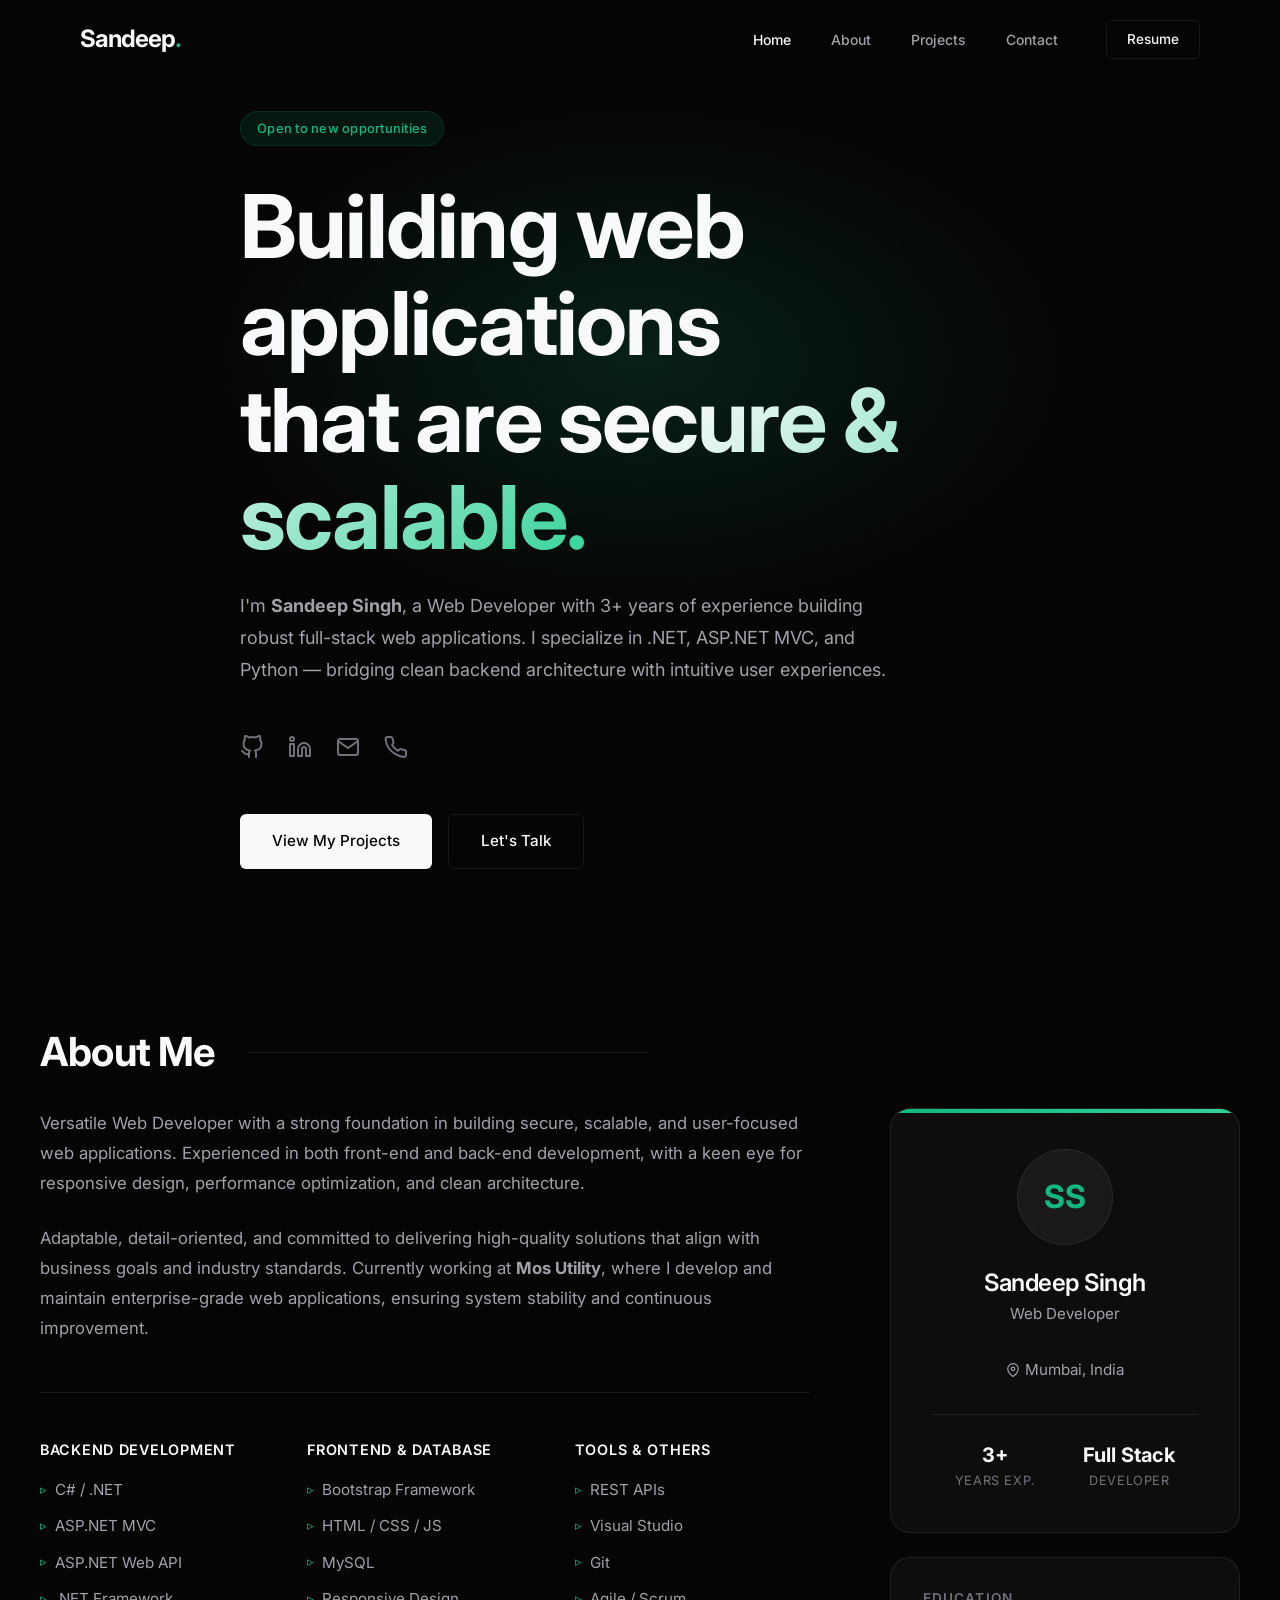
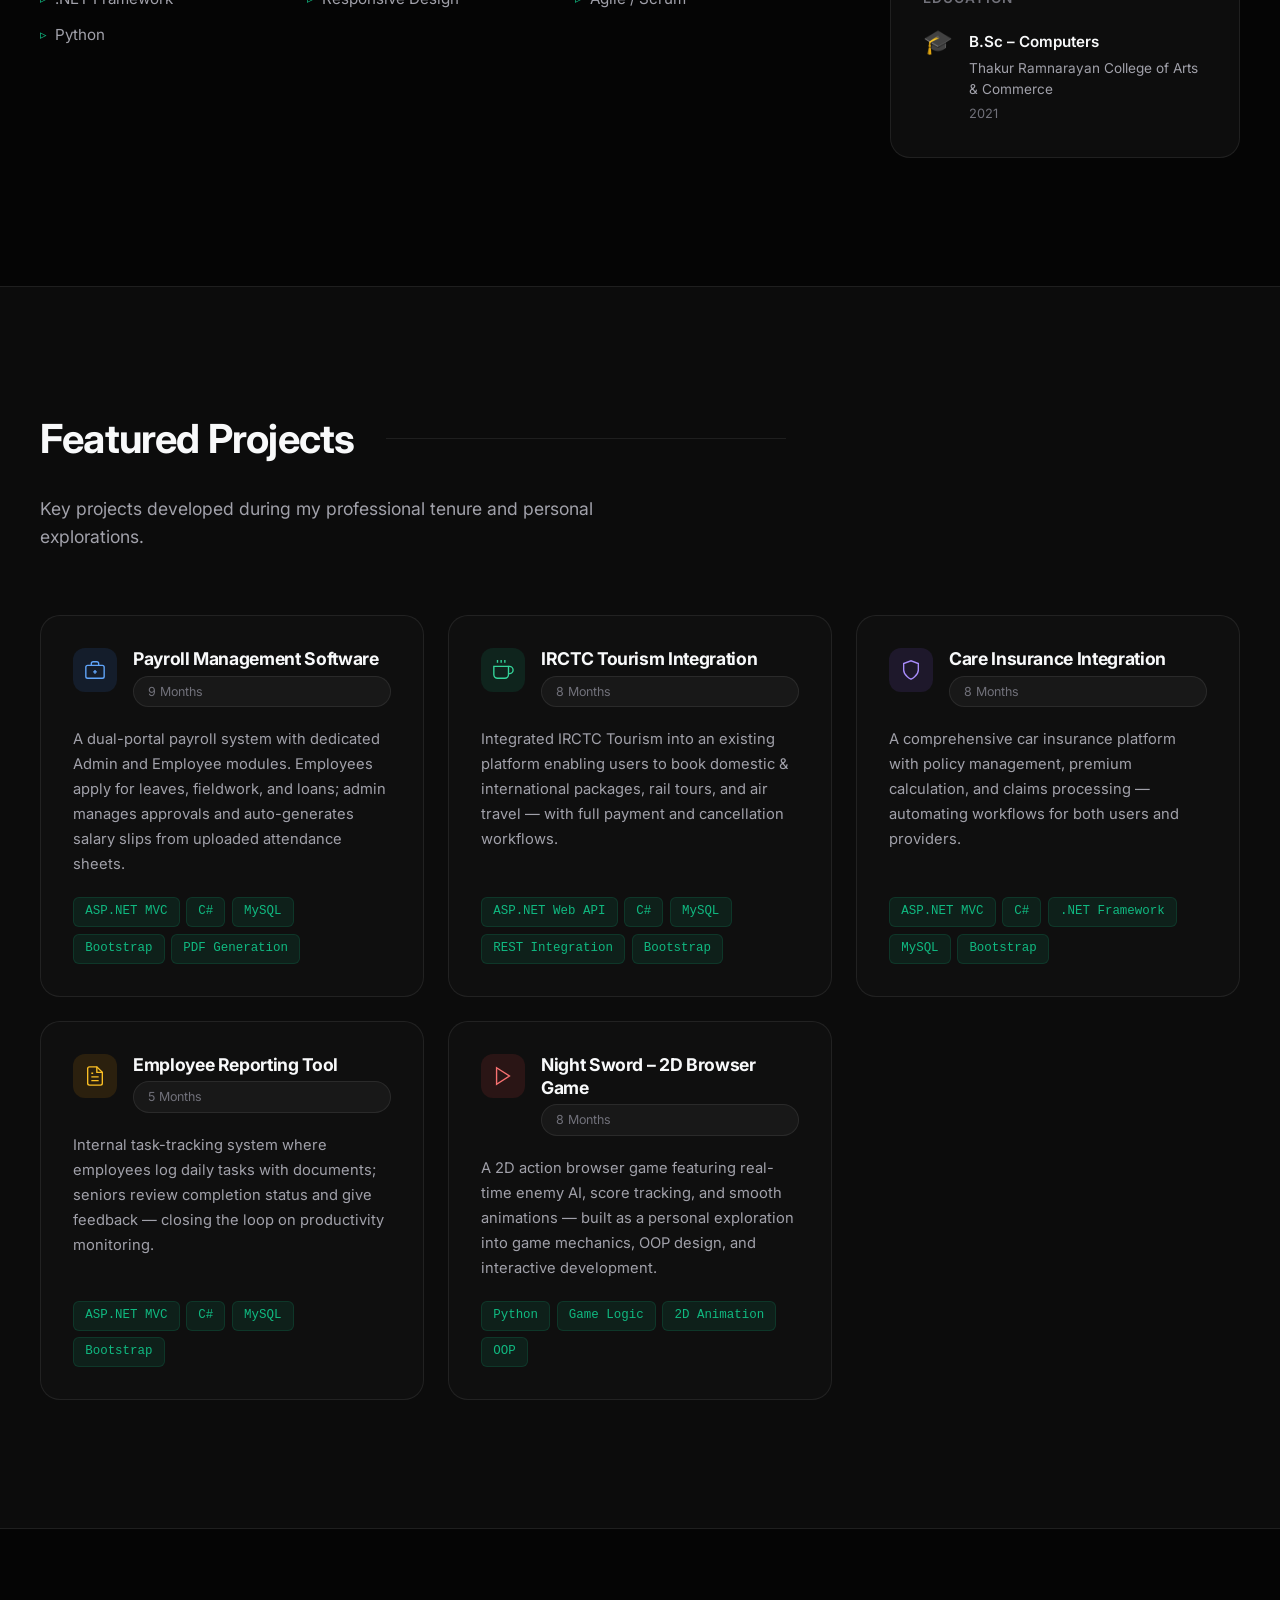
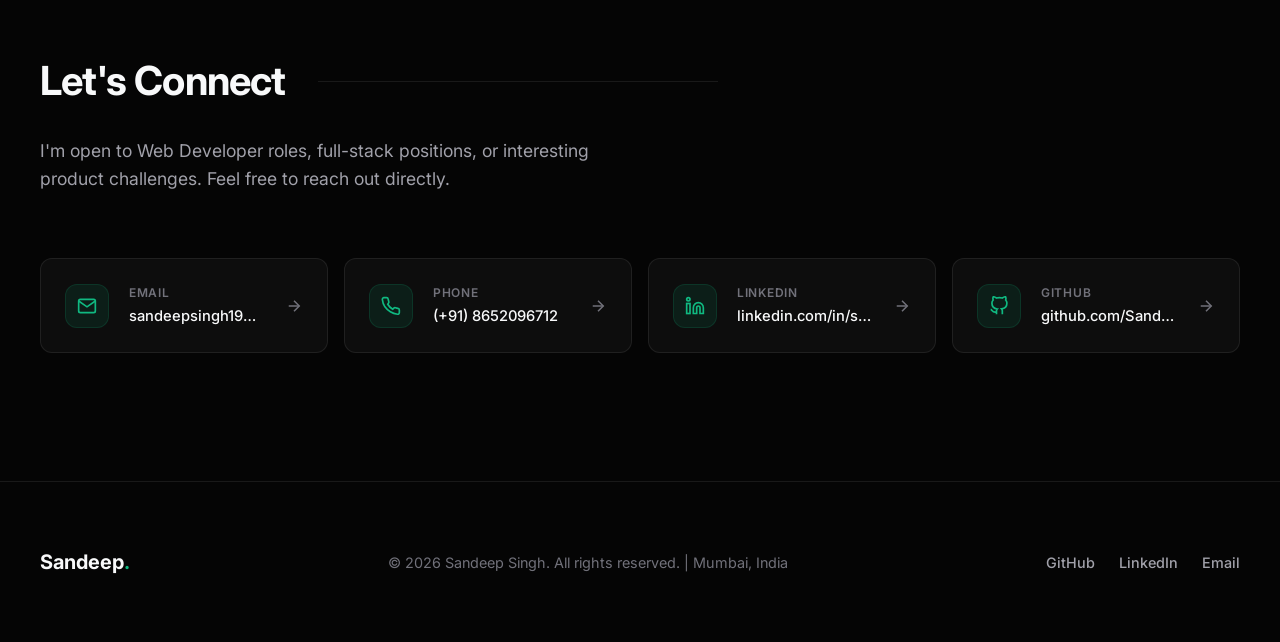
==== index.html @ f352b152 "Update portfolio: Replace generic content, update structure, and add custom favicon" ====
<!DOCTYPE html>
<html lang="en">
<head>
  <meta charset="UTF-8">
  <meta name="viewport" content="width=device-width, initial-scale=1.0">
  <title>Sandeep Singh | Web Developer</title>
  <meta name="description" content="Portfolio of Sandeep Singh, a Web Developer with 3+ years of experience building secure, scalable, and user-focused web applications using .NET, ASP.NET MVC, Python, and MySQL.">
  <link rel="icon" href="favicon.svg" type="image/svg+xml">
  <link rel="stylesheet" href="style.css">
  <link rel="preconnect" href="https://fonts.googleapis.com">
  <link rel="preconnect" href="https://fonts.gstatic.com" crossorigin>
  <link href="https://fonts.googleapis.com/css2?family=Inter:wght@300;400;500;600;700&display=swap" rel="stylesheet">
</head>
<body>
  <!-- Navigation -->
  <nav class="navbar" id="navbar">
    <div class="nav-container">
      <a href="#home" class="nav-logo">Sandeep<span class="accent">.</span></a>
      <button class="nav-toggle" id="navToggle" aria-label="Toggle menu">
        <span></span>
        <span></span>
        <span></span>
      </button>
      <ul class="nav-menu" id="navMenu">
        <li><a href="#home" class="nav-link active">Home</a></li>
        <li><a href="#about" class="nav-link">About</a></li>
        <li><a href="#projects" class="nav-link">Projects</a></li>
        <li><a href="#contact" class="nav-link">Contact</a></li>
        <li>
          <a href="Resume_Sandeep.pdf" class="btn btn-outline btn-sm nav-resume" target="_blank" rel="noopener noreferrer">Resume</a>
        </li>
      </ul>
    </div>
  </nav>
  <div class="nav-overlay" id="navOverlay"></div>

  <!-- Hero Section -->
  <section class="hero" id="home">
    <div class="hero-bg-glow"></div>
    <div class="hero-container">
      <div class="hero-badge">Open to new opportunities</div>
      <h1 class="hero-name">Building web applications <br/>that are <span class="accent-text">secure &amp; scalable.</span></h1>
      <p class="hero-description">
        I'm <strong>Sandeep Singh</strong>, a Web Developer with 3+ years of experience building robust full-stack web applications. I specialize in .NET, ASP.NET MVC, and Python — bridging clean backend architecture with intuitive user experiences.
      </p>

      <div class="social-links-hero">
        <a href="https://github.com/Sandeep-S01" aria-label="GitHub" target="_blank" rel="noopener noreferrer">
          <svg xmlns="http://www.w3.org/2000/svg" viewBox="0 0 24 24" fill="none" stroke="currentColor" stroke-width="2" stroke-linecap="round" stroke-linejoin="round"><path d="M9 19c-5 1.5-5-2.5-7-3m14 6v-3.87a3.37 3.37 0 0 0-.94-2.61c3.14-.35 6.44-1.54 6.44-7A5.44 5.44 0 0 0 20 4.77 5.07 5.07 0 0 0 19.91 1S18.73.65 16 2.48a13.38 13.38 0 0 0-7 0C6.27.65 5.09 1 5.09 1A5.07 5.07 0 0 0 5 4.77a5.44 5.44 0 0 0-1.5 3.78c0 5.42 3.3 6.61 6.44 7A3.37 3.37 0 0 0 9 18.13V22"></path></svg>
        </a>
        <a href="https://www.linkedin.com/in/sandeep-singh" aria-label="LinkedIn" target="_blank" rel="noopener noreferrer">
          <svg xmlns="http://www.w3.org/2000/svg" viewBox="0 0 24 24" fill="none" stroke="currentColor" stroke-width="2" stroke-linecap="round" stroke-linejoin="round"><path d="M16 8a6 6 0 0 1 6 6v7h-4v-7a2 2 0 0 0-2-2 2 2 0 0 0-2 2v7h-4v-7a6 6 0 0 1 6-6z"></path><rect x="2" y="9" width="4" height="12"></rect><circle cx="4" cy="4" r="2"></circle></svg>
        </a>
        <a href="mailto:sandeepsingh19480@gmail.com" aria-label="Email">
          <svg xmlns="http://www.w3.org/2000/svg" viewBox="0 0 24 24" fill="none" stroke="currentColor" stroke-width="2" stroke-linecap="round" stroke-linejoin="round"><path d="M4 4h16c1.1 0 2 .9 2 2v12c0 1.1-.9 2-2 2H4c-1.1 0-2-.9-2-2V6c0-1.1.9-2 2-2z"></path><polyline points="22,6 12,13 2,6"></polyline></svg>
        </a>
        <a href="tel:+918652096712" aria-label="Phone">
          <svg xmlns="http://www.w3.org/2000/svg" viewBox="0 0 24 24" fill="none" stroke="currentColor" stroke-width="2" stroke-linecap="round" stroke-linejoin="round"><path d="M22 16.92v3a2 2 0 0 1-2.18 2 19.79 19.79 0 0 1-8.63-3.07A19.5 19.5 0 0 1 4.69 13a19.79 19.79 0 0 1-3.07-8.67A2 2 0 0 1 3.61 2h3a2 2 0 0 1 2 1.72c.127.96.361 1.903.7 2.81a2 2 0 0 1-.45 2.11L8.09 9.91a16 16 0 0 0 6 6l1.27-1.27a2 2 0 0 1 2.11-.45c.907.339 1.85.573 2.81.7A2 2 0 0 1 22 16.92z"></path></svg>
        </a>
      </div>

      <div class="hero-cta">
        <a href="#projects" class="btn btn-primary">View My Projects</a>
        <a href="#contact" class="btn btn-outline">Let's Talk</a>
      </div>
    </div>
  </section>

  <!-- About Section -->
  <section class="section" id="about">
    <div class="section-container">
      <div class="section-header">
        <h2 class="section-heading">About Me</h2>
        <div class="section-line"></div>
      </div>

      <div class="about-grid">
        <div class="about-content">
          <p class="about-text">
            Versatile Web Developer with a strong foundation in building secure, scalable, and user-focused web applications. Experienced in both front-end and back-end development, with a keen eye for responsive design, performance optimization, and clean architecture.
          </p>
          <p class="about-text">
            Adaptable, detail-oriented, and committed to delivering high-quality solutions that align with business goals and industry standards. Currently working at <strong>Mos Utility</strong>, where I develop and maintain enterprise-grade web applications, ensuring system stability and continuous improvement.
          </p>

          <div class="skills-container">
            <div class="skill-category">
              <h3 class="skill-title">Backend Development</h3>
              <ul class="skills-list">
                <li class="skill-tag">C# / .NET</li>
                <li class="skill-tag">ASP.NET MVC</li>
                <li class="skill-tag">ASP.NET Web API</li>
                <li class="skill-tag">.NET Framework</li>
                <li class="skill-tag">Python</li>
              </ul>
            </div>

            <div class="skill-category">
              <h3 class="skill-title">Frontend &amp; Database</h3>
              <ul class="skills-list">
                <li class="skill-tag">Bootstrap Framework</li>
                <li class="skill-tag">HTML / CSS / JS</li>
                <li class="skill-tag">MySQL</li>
                <li class="skill-tag">Responsive Design</li>
              </ul>
            </div>

            <div class="skill-category">
              <h3 class="skill-title">Tools &amp; Others</h3>
              <ul class="skills-list">
                <li class="skill-tag">REST APIs</li>
                <li class="skill-tag">Visual Studio</li>
                <li class="skill-tag">Git</li>
                <li class="skill-tag">Agile / Scrum</li>
              </ul>
            </div>
          </div>
        </div>

        <div class="about-identity">
          <div class="identity-card">
            <div class="identity-avatar">
              <span class="initials">SS</span>
            </div>
            <div class="identity-info">
              <h3>Sandeep Singh</h3>
              <p>Web Developer</p>
              <p class="identity-location">
                <svg xmlns="http://www.w3.org/2000/svg" viewBox="0 0 24 24" fill="none" stroke="currentColor" stroke-width="2" width="14" height="14"><path d="M21 10c0 7-9 13-9 13s-9-6-9-13a9 9 0 0 1 18 0z"></path><circle cx="12" cy="10" r="3"></circle></svg>
                Mumbai, India
              </p>
            </div>
            <div class="identity-stats">
              <div class="stat">
                <span class="stat-number">3+</span>
                <span class="stat-label">Years Exp.</span>
              </div>
              <div class="stat">
                <span class="stat-number">Full&nbsp;Stack</span>
                <span class="stat-label">Developer</span>
              </div>
            </div>
          </div>

          <!-- Education Card -->
          <div class="edu-card">
            <h3 class="edu-card-title">Education</h3>
            <div class="edu-item">
              <div class="edu-icon">🎓</div>
              <div class="edu-details">
                <p class="edu-degree">B.Sc – Computers</p>
                <p class="edu-school">Thakur Ramnarayan College of Arts &amp; Commerce</p>
                <p class="edu-year">2021</p>
              </div>
            </div>
          </div>
        </div>
      </div>
    </div>
  </section>

  <!-- Projects Section -->
  <section class="section bg-alternate" id="projects">
    <div class="section-container">
      <div class="section-header">
        <h2 class="section-heading">Featured Projects</h2>
        <div class="section-line"></div>
      </div>
      <p class="section-subtitle">Key projects developed during my professional tenure and personal explorations.</p>

      <div class="projects-grid">

        <!-- Project 1 -->
        <article class="project-card">
          <div class="project-card-header">
            <div class="project-icon project-icon--blue">
              <svg xmlns="http://www.w3.org/2000/svg" viewBox="0 0 24 24" fill="none" stroke="currentColor" stroke-width="1.5"><rect x="2" y="7" width="20" height="14" rx="2"/><path d="M16 7V5a2 2 0 0 0-2-2h-4a2 2 0 0 0-2 2v2"/><line x1="12" y1="12" x2="12" y2="16"/><line x1="10" y1="14" x2="14" y2="14"/></svg>
            </div>
            <div class="project-card-title-row">
              <h3 class="project-card-name">Payroll Management Software</h3>
              <span class="project-duration">9 Months</span>
            </div>
          </div>
          <p class="project-card-desc">A dual-portal payroll system with dedicated Admin and Employee modules. Employees apply for leaves, fieldwork, and loans; admin manages approvals and auto-generates salary slips from uploaded attendance sheets.</p>
          <ul class="project-tech">
            <li>ASP.NET MVC</li>
            <li>C#</li>
            <li>MySQL</li>
            <li>Bootstrap</li>
            <li>PDF Generation</li>
          </ul>
        </article>

        <!-- Project 2 -->
        <article class="project-card">
          <div class="project-card-header">
            <div class="project-icon project-icon--green">
              <svg xmlns="http://www.w3.org/2000/svg" viewBox="0 0 24 24" fill="none" stroke="currentColor" stroke-width="1.5"><path d="M18 8h1a4 4 0 0 1 0 8h-1"/><path d="M2 8h16v9a4 4 0 0 1-4 4H6a4 4 0 0 1-4-4V8z"/><line x1="6" y1="1" x2="6" y2="4"/><line x1="10" y1="1" x2="10" y2="4"/><line x1="14" y1="1" x2="14" y2="4"/></svg>
            </div>
            <div class="project-card-title-row">
              <h3 class="project-card-name">IRCTC Tourism Integration</h3>
              <span class="project-duration">8 Months</span>
            </div>
          </div>
          <p class="project-card-desc">Integrated IRCTC Tourism into an existing platform enabling users to book domestic &amp; international packages, rail tours, and air travel — with full payment and cancellation workflows.</p>
          <ul class="project-tech">
            <li>ASP.NET Web API</li>
            <li>C#</li>
            <li>MySQL</li>
            <li>REST Integration</li>
            <li>Bootstrap</li>
          </ul>
        </article>

        <!-- Project 3 -->
        <article class="project-card">
          <div class="project-card-header">
            <div class="project-icon project-icon--purple">
              <svg xmlns="http://www.w3.org/2000/svg" viewBox="0 0 24 24" fill="none" stroke="currentColor" stroke-width="1.5"><path d="M12 22s8-4 8-10V5l-8-3-8 3v7c0 6 8 10 8 10z"/></svg>
            </div>
            <div class="project-card-title-row">
              <h3 class="project-card-name">Care Insurance Integration</h3>
              <span class="project-duration">8 Months</span>
            </div>
          </div>
          <p class="project-card-desc">A comprehensive car insurance platform with policy management, premium calculation, and claims processing — automating workflows for both users and providers.</p>
          <ul class="project-tech">
            <li>ASP.NET MVC</li>
            <li>C#</li>
            <li>.NET Framework</li>
            <li>MySQL</li>
            <li>Bootstrap</li>
          </ul>
        </article>

        <!-- Project 4 -->
        <article class="project-card">
          <div class="project-card-header">
            <div class="project-icon project-icon--orange">
              <svg xmlns="http://www.w3.org/2000/svg" viewBox="0 0 24 24" fill="none" stroke="currentColor" stroke-width="1.5"><path d="M14 2H6a2 2 0 0 0-2 2v16a2 2 0 0 0 2 2h12a2 2 0 0 0 2-2V8z"/><polyline points="14 2 14 8 20 8"/><line x1="16" y1="13" x2="8" y2="13"/><line x1="16" y1="17" x2="8" y2="17"/><polyline points="10 9 9 9 8 9"/></svg>
            </div>
            <div class="project-card-title-row">
              <h3 class="project-card-name">Employee Reporting Tool</h3>
              <span class="project-duration">5 Months</span>
            </div>
          </div>
          <p class="project-card-desc">Internal task-tracking system where employees log daily tasks with documents; seniors review completion status and give feedback — closing the loop on productivity monitoring.</p>
          <ul class="project-tech">
            <li>ASP.NET MVC</li>
            <li>C#</li>
            <li>MySQL</li>
            <li>Bootstrap</li>
          </ul>
        </article>

        <!-- Project 5 -->
        <article class="project-card">
          <div class="project-card-header">
            <div class="project-icon project-icon--red">
              <svg xmlns="http://www.w3.org/2000/svg" viewBox="0 0 24 24" fill="none" stroke="currentColor" stroke-width="1.5"><polygon points="5 3 19 12 5 21 5 3"/></svg>
            </div>
            <div class="project-card-title-row">
              <h3 class="project-card-name">Night Sword – 2D Browser Game</h3>
              <span class="project-duration">8 Months</span>
            </div>
          </div>
          <p class="project-card-desc">A 2D action browser game featuring real-time enemy AI, score tracking, and smooth animations — built as a personal exploration into game mechanics, OOP design, and interactive development.</p>
          <ul class="project-tech">
            <li>Python</li>
            <li>Game Logic</li>
            <li>2D Animation</li>
            <li>OOP</li>
          </ul>
        </article>

      </div>
    </div>
  </section>

  <!-- Contact Section -->
  <section class="section" id="contact">
    <div class="section-container">
      <div class="section-header">
        <h2 class="section-heading">Let's Connect</h2>
        <div class="section-line"></div>
      </div>
      <p class="section-subtitle">I'm open to Web Developer roles, full-stack positions, or interesting product challenges. Feel free to reach out directly.</p>

      <div class="contact-cards">
        <a href="mailto:sandeepsingh19480@gmail.com" class="contact-card" id="contact-email">
          <div class="contact-card-icon">
            <svg xmlns="http://www.w3.org/2000/svg" viewBox="0 0 24 24" fill="none" stroke="currentColor" stroke-width="2"><path d="M4 4h16c1.1 0 2 .9 2 2v12c0 1.1-.9 2-2 2H4c-1.1 0-2-.9-2-2V6c0-1.1.9-2 2-2z"></path><polyline points="22,6 12,13 2,6"></polyline></svg>
          </div>
          <div class="contact-card-info">
            <span class="contact-card-label">Email</span>
            <span class="contact-card-value">sandeepsingh19480@gmail.com</span>
          </div>
          <svg class="contact-card-arrow" xmlns="http://www.w3.org/2000/svg" viewBox="0 0 24 24" fill="none" stroke="currentColor" stroke-width="2"><line x1="5" y1="12" x2="19" y2="12"/><polyline points="12 5 19 12 12 19"/></svg>
        </a>

        <a href="tel:+918652096712" class="contact-card" id="contact-phone">
          <div class="contact-card-icon">
            <svg xmlns="http://www.w3.org/2000/svg" viewBox="0 0 24 24" fill="none" stroke="currentColor" stroke-width="2"><path d="M22 16.92v3a2 2 0 0 1-2.18 2 19.79 19.79 0 0 1-8.63-3.07A19.5 19.5 0 0 1 4.69 13a19.79 19.79 0 0 1-3.07-8.67A2 2 0 0 1 3.61 2h3a2 2 0 0 1 2 1.72c.127.96.361 1.903.7 2.81a2 2 0 0 1-.45 2.11L8.09 9.91a16 16 0 0 0 6 6l1.27-1.27a2 2 0 0 1 2.11-.45c.907.339 1.85.573 2.81.7A2 2 0 0 1 22 16.92z"></path></svg>
          </div>
          <div class="contact-card-info">
            <span class="contact-card-label">Phone</span>
            <span class="contact-card-value">(+91) 8652096712</span>
          </div>
          <svg class="contact-card-arrow" xmlns="http://www.w3.org/2000/svg" viewBox="0 0 24 24" fill="none" stroke="currentColor" stroke-width="2"><line x1="5" y1="12" x2="19" y2="12"/><polyline points="12 5 19 12 12 19"/></svg>
        </a>

        <a href="https://www.linkedin.com/in/sandeep-singh" class="contact-card" id="contact-linkedin" target="_blank" rel="noopener noreferrer">
          <div class="contact-card-icon">
            <svg xmlns="http://www.w3.org/2000/svg" viewBox="0 0 24 24" fill="none" stroke="currentColor" stroke-width="2"><path d="M16 8a6 6 0 0 1 6 6v7h-4v-7a2 2 0 0 0-2-2 2 2 0 0 0-2 2v7h-4v-7a6 6 0 0 1 6-6z"></path><rect x="2" y="9" width="4" height="12"></rect><circle cx="4" cy="4" r="2"></circle></svg>
          </div>
          <div class="contact-card-info">
            <span class="contact-card-label">LinkedIn</span>
            <span class="contact-card-value">linkedin.com/in/sandeep-singh</span>
          </div>
          <svg class="contact-card-arrow" xmlns="http://www.w3.org/2000/svg" viewBox="0 0 24 24" fill="none" stroke="currentColor" stroke-width="2"><line x1="5" y1="12" x2="19" y2="12"/><polyline points="12 5 19 12 12 19"/></svg>
        </a>

        <a href="https://github.com/Sandeep-S01" class="contact-card" id="contact-github" target="_blank" rel="noopener noreferrer">
          <div class="contact-card-icon">
            <svg xmlns="http://www.w3.org/2000/svg" viewBox="0 0 24 24" fill="none" stroke="currentColor" stroke-width="2"><path d="M9 19c-5 1.5-5-2.5-7-3m14 6v-3.87a3.37 3.37 0 0 0-.94-2.61c3.14-.35 6.44-1.54 6.44-7A5.44 5.44 0 0 0 20 4.77 5.07 5.07 0 0 0 19.91 1S18.73.65 16 2.48a13.38 13.38 0 0 0-7 0C6.27.65 5.09 1 5.09 1A5.07 5.07 0 0 0 5 4.77a5.44 5.44 0 0 0-1.5 3.78c0 5.42 3.3 6.61 6.44 7A3.37 3.37 0 0 0 9 18.13V22"></path></svg>
          </div>
          <div class="contact-card-info">
            <span class="contact-card-label">GitHub</span>
            <span class="contact-card-value">github.com/Sandeep-S01</span>
          </div>
          <svg class="contact-card-arrow" xmlns="http://www.w3.org/2000/svg" viewBox="0 0 24 24" fill="none" stroke="currentColor" stroke-width="2"><line x1="5" y1="12" x2="19" y2="12"/><polyline points="12 5 19 12 12 19"/></svg>
        </a>
      </div>
    </div>
  </section>

  <!-- Footer -->
  <footer class="footer">
    <div class="footer-container">
      <div class="footer-brand">Sandeep<span class="accent">.</span></div>
      <p class="footer-copyright">&copy; 2026 Sandeep Singh. All rights reserved. | Mumbai, India</p>
      <div class="footer-links">
        <a href="https://github.com/Sandeep-S01" target="_blank" rel="noopener noreferrer">GitHub</a>
        <a href="https://www.linkedin.com/in/sandeep-singh" target="_blank" rel="noopener noreferrer">LinkedIn</a>
        <a href="mailto:sandeepsingh19480@gmail.com">Email</a>
      </div>
    </div>
  </footer>

  <script src="script.js"></script>
</body>
</html>
---- style.css ----
/* =============================================
   Premium Dark Mode Variables & Reset
   ============================================= */
:root {
  --bg-primary: #050505;
  --bg-secondary: #0a0a0a;
  --bg-card: rgba(18, 18, 18, 0.7);
  --bg-alternate: #0c0c0c;
  --text-primary: #f8f9fa;
  --text-secondary: #a1a1aa;
  --text-muted: #71717a;
  
  /* Primary Accent: Emerald/Teal minimal */
  --accent: #10b981;
  --accent-light: #34d399;
  --accent-subtle: rgba(16, 185, 129, 0.1);
  --accent-glow: rgba(16, 185, 129, 0.15);
  
  --border: rgba(255, 255, 255, 0.08);
  --border-focus: rgba(255, 255, 255, 0.2);
  --error: #ef4444;
  
  --font-family: 'Inter', -apple-system, BlinkMacSystemFont, 'Segoe UI', Roboto, sans-serif;
  --nav-height: 80px;
  --max-width: 1200px;
  --section-padding: 8rem;
  --gutter: 2.5rem;
  --radius-sm: 6px;
  --radius-md: 12px;
  --radius-lg: 20px;
  --transition: 0.3s cubic-bezier(0.16, 1, 0.3, 1);
  --glass-blur: blur(20px);
}

*,
*::before,
*::after {
  margin: 0;
  padding: 0;
  box-sizing: border-box;
}

html {
  scroll-behavior: smooth;
  scroll-padding-top: var(--nav-height);
}

body {
  font-family: var(--font-family);
  background-color: var(--bg-primary);
  color: var(--text-primary);
  line-height: 1.6;
  overflow-x: hidden;
  -webkit-font-smoothing: antialiased;
  -moz-osx-font-smoothing: grayscale;
}

a {
  text-decoration: none;
  color: inherit;
  transition: var(--transition);
}

ul {
  list-style: none;
}

::selection {
  background: var(--accent);
  color: #fff;
}

/* =============================================
   Focus & Accessibility
   ============================================= */
:focus-visible {
  outline: 2px solid var(--accent);
  outline-offset: 4px;
}

/* =============================================
   Typography Scale & Accents
   ============================================= */
h1, h2, h3, h4, h5, h6 {
  font-weight: 600;
  line-height: 1.2;
  letter-spacing: -0.02em;
}

.accent {
  color: var(--accent);
}

.accent-text {
  background: linear-gradient(135deg, var(--text-primary) 20%, var(--accent-light) 100%);
  -webkit-background-clip: text;
  -webkit-text-fill-color: transparent;
  background-clip: text;
}

/* =============================================
   Navigation
   ============================================= */
.navbar {
  position: fixed;
  top: 0;
  left: 0;
  width: 100%;
  height: var(--nav-height);
  z-index: 1000;
  background: rgba(5, 5, 5, 0.7);
  backdrop-filter: var(--glass-blur);
  -webkit-backdrop-filter: var(--glass-blur);
  border-bottom: 1px solid transparent;
  transition: var(--transition);
}

.navbar.scrolled {
  border-bottom-color: var(--border);
  box-shadow: 0 4px 30px rgba(0,0,0,0.5);
}

.nav-container {
  max-width: var(--max-width);
  margin: 0 auto;
  padding: 0 var(--gutter);
  height: 100%;
  display: flex;
  align-items: center;
  justify-content: space-between;
}

.nav-logo {
  font-size: 1.5rem;
  font-weight: 700;
  letter-spacing: -0.04em;
}

.nav-menu {
  display: flex;
  align-items: center;
  gap: 2.5rem;
}

.nav-link {
  font-size: 0.875rem;
  font-weight: 500;
  color: var(--text-secondary);
}

.nav-link:hover,
.nav-link.active {
  color: var(--text-primary);
}

.nav-resume {
  margin-left: 0.5rem;
}

/* Hamburger */
.nav-toggle {
  display: none;
  flex-direction: column;
  gap: 6px;
  background: none;
  border: none;
  cursor: pointer;
  padding: 8px;
  z-index: 1001;
}

.nav-toggle span {
  display: block;
  width: 28px;
  height: 2px;
  background: var(--text-primary);
  border-radius: 2px;
  transition: var(--transition);
}

.nav-toggle.open span:nth-child(1) { transform: rotate(45deg) translate(6px, 6px); }
.nav-toggle.open span:nth-child(2) { opacity: 0; }
.nav-toggle.open span:nth-child(3) { transform: rotate(-45deg) translate(6px, -5px); }

/* Mobile overlay backdrop */
.nav-overlay {
  position: fixed;
  inset: 0;
  background: rgba(0, 0, 0, 0.8);
  backdrop-filter: var(--glass-blur);
  z-index: 999;
  opacity: 0;
  visibility: hidden;
  transition: var(--transition);
}
.nav-overlay.open { opacity: 1; visibility: visible; }

/* =============================================
   Hero Section
   ============================================= */
.hero {
  position: relative;
  min-height: 100vh;
  display: flex;
  align-items: center;
  justify-content: center;
  padding: 0 var(--gutter);
  padding-top: var(--nav-height);
  overflow: hidden;
}

.hero-bg-glow {
  position: absolute;
  top: 40%;
  left: 50%;
  transform: translate(-50%, -50%);
  width: 1000px;
  height: 600px;
  background: radial-gradient(ellipse, var(--accent-glow) 0%, transparent 60%);
  pointer-events: none;
}

.hero-container {
  max-width: 800px;
  width: 100%;
  position: relative;
  z-index: 1;
  display: flex;
  flex-direction: column;
  align-items: flex-start;
  text-align: left;
}

.hero-badge {
  display: inline-block;
  padding: 0.4rem 1rem;
  background: var(--accent-subtle);
  border: 1px solid var(--accent-glow);
  color: var(--accent);
  font-size: 0.8rem;
  font-weight: 500;
  border-radius: 100px;
  margin-bottom: 2rem;
  letter-spacing: 0.02em;
}

.hero-name {
  font-size: clamp(3rem, 7vw, 5.5rem);
  font-weight: 700;
  line-height: 1.1;
  margin-bottom: 1.5rem;
}

.hero-description {
  font-size: 1.125rem;
  color: var(--text-secondary);
  max-width: 650px;
  line-height: 1.8;
  margin-bottom: 3rem;
  font-weight: 400;
}

.social-links-hero {
  display: flex;
  gap: 1.5rem;
  margin-bottom: 3rem;
}

.social-links-hero a {
  color: var(--text-muted);
  transition: var(--transition);
}

.social-links-hero a:hover {
  color: var(--text-primary);
  transform: translateY(-2px);
}

.social-links-hero svg {
  width: 24px;
  height: 24px;
}

.hero-cta {
  display: flex;
  gap: 1rem;
  flex-wrap: wrap;
}

/* Scroll indicator */
.hero-scroll-indicator {
  position: absolute;
  bottom: 3rem;
  left: var(--gutter);
  opacity: 0.6;
}

.scroll-line {
  width: 1px;
  height: 80px;
  background: linear-gradient(to bottom, var(--text-muted), transparent);
}

/* =============================================
   Buttons
   ============================================= */
.btn {
  display: inline-flex;
  align-items: center;
  justify-content: center;
  padding: 0.875rem 2rem;
  font-size: 0.95rem;
  font-weight: 500;
  font-family: var(--font-family);
  border-radius: var(--radius-sm);
  cursor: pointer;
  transition: var(--transition);
  border: none;
  background: none;
}

.btn-sm {
  padding: 0.5rem 1.25rem;
  font-size: 0.85rem;
}

.btn-primary {
  background: var(--text-primary);
  color: var(--bg-primary);
}

.btn-primary:hover {
  background: #fff;
  transform: translateY(-2px);
  box-shadow: 0 8px 20px rgba(255, 255, 255, 0.1);
}

.btn-outline {
  color: var(--text-primary);
  border: 1px solid var(--border);
}

.btn-outline:hover {
  border-color: var(--text-secondary);
  background: rgba(255, 255, 255, 0.05);
}

/* =============================================
   Sections General
   ============================================= */
.section {
  padding: var(--section-padding) var(--gutter);
}

.bg-alternate {
  background: var(--bg-alternate);
  border-top: 1px solid var(--border);
  border-bottom: 1px solid var(--border);
}

.section-container {
  max-width: var(--max-width);
  margin: 0 auto;
  width: 100%;
}

.section-header {
  display: flex;
  align-items: center;
  gap: 2rem;
  margin-bottom: 2rem;
}

.section-heading {
  font-size: clamp(2rem, 4vw, 2.5rem);
  font-weight: 700;
  color: var(--text-primary);
  white-space: nowrap;
}

.section-line {
  height: 1px;
  flex: 1;
  background: var(--border);
  max-width: 400px;
}

.section-subtitle {
  color: var(--text-secondary);
  font-size: 1.1rem;
  margin-bottom: 4rem;
  max-width: 600px;
  line-height: 1.6;
}

/* =============================================
   About Section
   ============================================= */
.about-grid {
  display: grid;
  grid-template-columns: 1fr 350px;
  gap: 5rem;
  align-items: start;
}

.about-text {
  font-size: 1.05rem;
  color: var(--text-secondary);
  line-height: 1.8;
  margin-bottom: 1.5rem;
}

.skills-container {
  display: grid;
  grid-template-columns: repeat(auto-fit, minmax(200px, 1fr));
  gap: 2rem;
  margin-top: 3rem;
  padding-top: 3rem;
  border-top: 1px solid var(--border);
}

.skill-title {
  font-size: 0.9rem;
  font-weight: 600;
  color: var(--text-primary);
  margin-bottom: 1.25rem;
  text-transform: uppercase;
  letter-spacing: 0.05em;
}

.skills-list {
  display: flex;
  flex-direction: column;
  gap: 0.75rem;
}

.skill-tag {
  font-size: 0.95rem;
  color: var(--text-secondary);
  display: flex;
  align-items: center;
  gap: 0.5rem;
}

.skill-tag::before {
  content: "▹";
  color: var(--accent);
  font-size: 0.8rem;
}

.identity-card {
  background: var(--bg-card);
  border: 1px solid var(--border);
  border-radius: var(--radius-lg);
  padding: 2.5rem;
  text-align: center;
  position: relative;
  overflow: hidden;
}

.identity-card::before {
  content: '';
  position: absolute;
  top: 0; left: 0; right: 0; height: 4px;
  background: linear-gradient(90deg, var(--accent), var(--accent-light));
}

.identity-avatar {
  width: 96px;
  height: 96px;
  margin: 0 auto 1.5rem;
  background: rgba(255,255,255,0.05);
  border: 1px solid var(--border);
  border-radius: 50%;
  display: flex;
  align-items: center;
  justify-content: center;
}

.initials {
  font-size: 2rem;
  font-weight: 700;
  color: var(--accent);
}

.identity-info h3 {
  font-size: 1.5rem;
  margin-bottom: 0.25rem;
}

.identity-info p {
  color: var(--text-secondary);
  font-size: 0.95rem;
  margin-bottom: 2rem;
}

.identity-stats {
  display: flex;
  justify-content: space-around;
  border-top: 1px solid var(--border);
  padding-top: 1.5rem;
}

.stat {
  display: flex;
  flex-direction: column;
}

.stat-number {
  font-size: 1.25rem;
  font-weight: 700;
  color: var(--text-primary);
}

.stat-label {
  font-size: 0.8rem;
  color: var(--text-muted);
  text-transform: uppercase;
  letter-spacing: 0.05em;
}

/* =============================================
   Projects Section — Card Grid
   ============================================= */
.projects-grid {
  display: grid;
  grid-template-columns: repeat(auto-fill, minmax(320px, 1fr));
  gap: 1.5rem;
}

.project-card {
  background: var(--bg-card);
  border: 1px solid var(--border);
  border-radius: var(--radius-lg);
  padding: 2rem;
  display: flex;
  flex-direction: column;
  gap: 1.25rem;
  transition: var(--transition);
  position: relative;
  overflow: hidden;
}

.project-card::before {
  content: '';
  position: absolute;
  inset: 0;
  background: radial-gradient(ellipse at top left, rgba(16,185,129,0.04), transparent 60%);
  opacity: 0;
  transition: opacity 0.4s ease;
  pointer-events: none;
}

.project-card:hover {
  border-color: rgba(255,255,255,0.14);
  transform: translateY(-3px);
  box-shadow: 0 12px 40px rgba(0,0,0,0.4);
}

.project-card:hover::before {
  opacity: 1;
}

.project-card-header {
  display: flex;
  align-items: flex-start;
  gap: 1rem;
}

.project-icon {
  width: 44px;
  height: 44px;
  border-radius: var(--radius-md);
  display: flex;
  align-items: center;
  justify-content: center;
  flex-shrink: 0;
}

.project-icon svg {
  width: 22px;
  height: 22px;
}

.project-icon--blue  { background: rgba(59,130,246,0.12); color: #60a5fa; }
.project-icon--green { background: rgba(16,185,129,0.12); color: #34d399; }
.project-icon--purple{ background: rgba(139,92,246,0.12); color: #a78bfa; }
.project-icon--orange{ background: rgba(245,158,11,0.12); color: #fbbf24; }
.project-icon--red   { background: rgba(239,68,68,0.12);  color: #f87171; }

.project-card-title-row {
  display: flex;
  flex-direction: column;
  gap: 0.3rem;
  flex: 1;
}

.project-card-name {
  font-size: 1.1rem;
  font-weight: 700;
  color: var(--text-primary);
  line-height: 1.3;
}

.project-card-desc {
  font-size: 0.92rem;
  color: var(--text-secondary);
  line-height: 1.7;
  flex: 1;
}

.project-tech {
  display: flex;
  flex-wrap: wrap;
  gap: 0.4rem;
  margin-top: auto;
}

.project-tech li {
  font-size: 0.78rem;
  font-family: monospace;
  color: var(--accent);
  background: var(--accent-subtle);
  padding: 0.25rem 0.7rem;
  border-radius: var(--radius-sm);
  border: 1px solid var(--accent-glow);
}

/* =============================================
   Contact Section — Cards Layout
   ============================================= */
.contact-cards {
  display: grid;
  grid-template-columns: repeat(auto-fill, minmax(280px, 1fr));
  gap: 1rem;
  margin-top: 1rem;
}

.contact-card {
  display: flex;
  align-items: center;
  gap: 1.25rem;
  padding: 1.5rem;
  background: var(--bg-card);
  border: 1px solid var(--border);
  border-radius: var(--radius-md);
  transition: var(--transition);
  text-decoration: none;
  color: inherit;
}

.contact-card:hover {
  border-color: var(--accent);
  background: rgba(16, 185, 129, 0.05);
  transform: translateY(-2px);
}

.contact-card-icon {
  width: 44px;
  height: 44px;
  background: var(--accent-subtle);
  border: 1px solid var(--accent-glow);
  border-radius: var(--radius-md);
  display: flex;
  align-items: center;
  justify-content: center;
  flex-shrink: 0;
  color: var(--accent);
}

.contact-card-icon svg {
  width: 20px;
  height: 20px;
}

.contact-card-info {
  display: flex;
  flex-direction: column;
  gap: 0.2rem;
  flex: 1;
  min-width: 0;
}

.contact-card-label {
  font-size: 0.75rem;
  text-transform: uppercase;
  letter-spacing: 0.06em;
  color: var(--text-muted);
  font-weight: 600;
}

.contact-card-value {
  font-size: 0.92rem;
  font-weight: 500;
  color: var(--text-primary);
  white-space: nowrap;
  overflow: hidden;
  text-overflow: ellipsis;
}

.contact-card-arrow {
  width: 18px;
  height: 18px;
  color: var(--text-muted);
  flex-shrink: 0;
  transition: var(--transition);
}

.contact-card:hover .contact-card-arrow {
  color: var(--accent);
  transform: translateX(3px);
}

/* =============================================
   Footer
   ============================================= */
.footer {
  padding: 4rem var(--gutter);
  border-top: 1px solid var(--border);
  background: var(--bg-primary);
}

.footer-container {
  max-width: var(--max-width);
  margin: 0 auto;
  display: flex;
  align-items: center;
  justify-content: space-between;
  flex-wrap: wrap;
  gap: 1.5rem;
}

.footer-brand {
  font-size: 1.25rem;
  font-weight: 700;
}

.footer-copyright {
  color: var(--text-muted);
  font-size: 0.9rem;
}

.footer-links {
  display: flex;
  gap: 1.5rem;
}

.footer-links a {
  color: var(--text-secondary);
  font-size: 0.9rem;
  font-weight: 500;
}

.footer-links a:hover {
  color: var(--text-primary);
}

/* =============================================
   Identity Location
   ============================================= */
.identity-location {
  display: flex;
  align-items: center;
  justify-content: center;
  gap: 0.3rem;
  color: var(--text-secondary);
  font-size: 0.875rem;
  margin-bottom: 2rem;
}

/* =============================================
   Education Card
   ============================================= */
.edu-card {
  background: var(--bg-card);
  border: 1px solid var(--border);
  border-radius: var(--radius-lg);
  padding: 2rem;
  margin-top: 1.5rem;
}

.edu-card-title {
  font-size: 0.85rem;
  font-weight: 600;
  text-transform: uppercase;
  letter-spacing: 0.08em;
  color: var(--text-muted);
  margin-bottom: 1.5rem;
}

.edu-item {
  display: flex;
  gap: 1rem;
  margin-bottom: 1.5rem;
  padding-bottom: 1.5rem;
  border-bottom: 1px solid var(--border);
}

.edu-item:last-child {
  margin-bottom: 0;
  padding-bottom: 0;
  border-bottom: none;
}

.edu-icon {
  font-size: 1.5rem;
  flex-shrink: 0;
  line-height: 1;
}

.edu-degree {
  font-size: 0.95rem;
  font-weight: 600;
  color: var(--text-primary);
  margin-bottom: 0.2rem;
}

.edu-school {
  font-size: 0.85rem;
  color: var(--text-secondary);
  margin-bottom: 0.2rem;
}

.edu-year {
  font-size: 0.8rem;
  color: var(--text-muted);
}

/* =============================================
   Project Duration Badge
   ============================================= */
.project-duration {
  font-size: 0.78rem;
  color: var(--text-muted);
  background: rgba(255,255,255,0.04);
  border: 1px solid var(--border);
  padding: 0.3rem 0.85rem;
  border-radius: 100px;
  white-space: nowrap;
  flex-shrink: 0;
}

/* =============================================
   Visual Placeholder Color Variants
   ============================================= */
.vp-blue {
  background: linear-gradient(135deg, rgba(59,130,246,0.08) 0%, rgba(37,99,235,0.15) 100%);
}

.vp-green {
  background: linear-gradient(135deg, rgba(16,185,129,0.07) 0%, rgba(5,150,105,0.14) 100%);
}

.vp-purple {
  background: linear-gradient(135deg, rgba(139,92,246,0.09) 0%, rgba(109,40,217,0.16) 100%);
}

.vp-orange {
  background: linear-gradient(135deg, rgba(245,158,11,0.08) 0%, rgba(217,119,6,0.15) 100%);
}

.vp-red {
  background: linear-gradient(135deg, rgba(239,68,68,0.08) 0%, rgba(185,28,28,0.15) 100%);
}


/* =============================================
   Media Queries
   ============================================= */
@media (max-width: 992px) {
  .about-grid {
    grid-template-columns: 1fr;
    gap: 3rem;
  }

  .projects-grid {
    grid-template-columns: repeat(auto-fill, minmax(280px, 1fr));
  }
}

@media (max-width: 768px) {
  :root {
    --section-padding: 5rem;
    --gutter: 1.5rem;
  }
  
  .nav-menu {
    position: fixed;
    top: 0;
    right: -100%;
    width: 280px;
    height: 100vh;
    background: var(--bg-alternate);
    border-left: 1px solid var(--border);
    flex-direction: column;
    justify-content: center;
    padding: 2rem;
    transition: 0.4s ease;
    z-index: 1000;
  }
  
  .nav-menu.open {
    right: 0;
  }
  
  .nav-toggle {
    display: flex;
  }
  
  .hero-name {
    font-size: clamp(2.5rem, 10vw, 3.5rem);
  }
  
  .section-heading {
    font-size: 2rem;
  }
  
  .contact-form-wrapper {
    padding: 2rem;
  }
  
  .footer-container {
    flex-direction: column;
    text-align: center;
  }
}
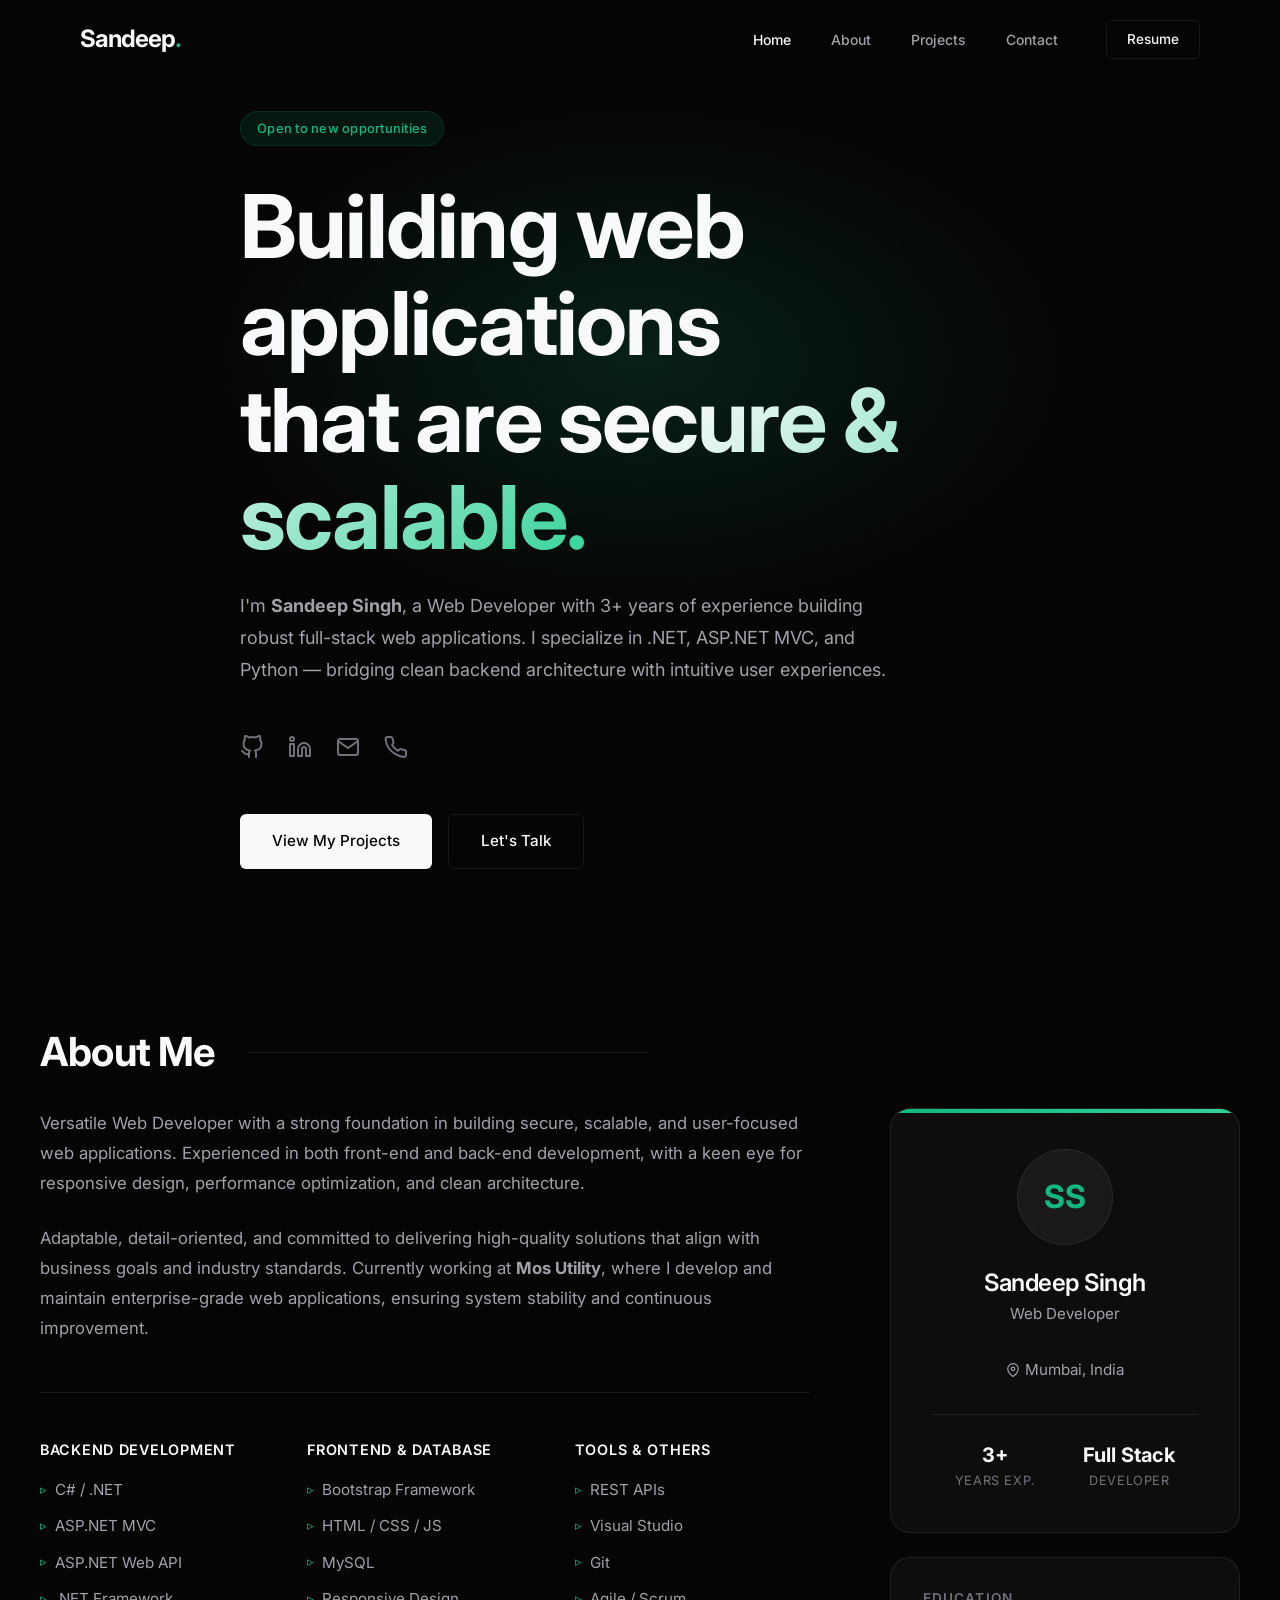
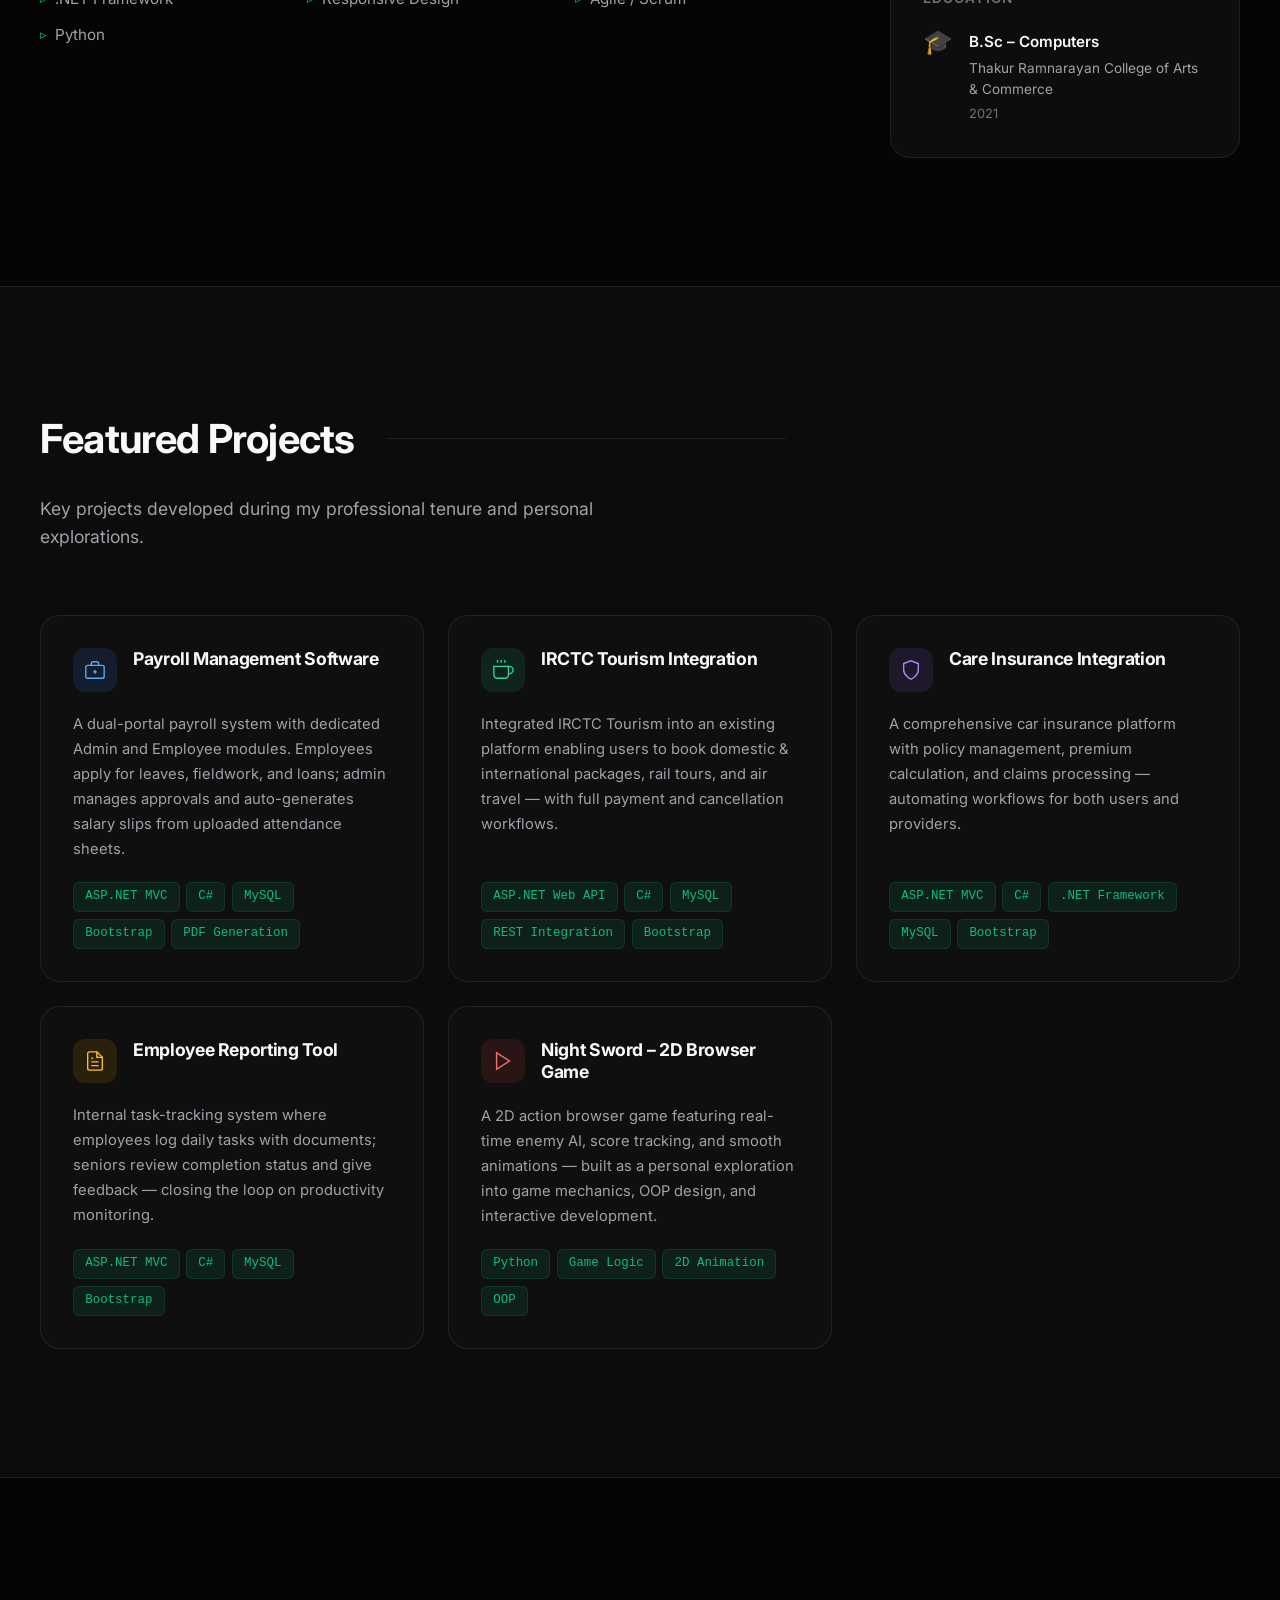
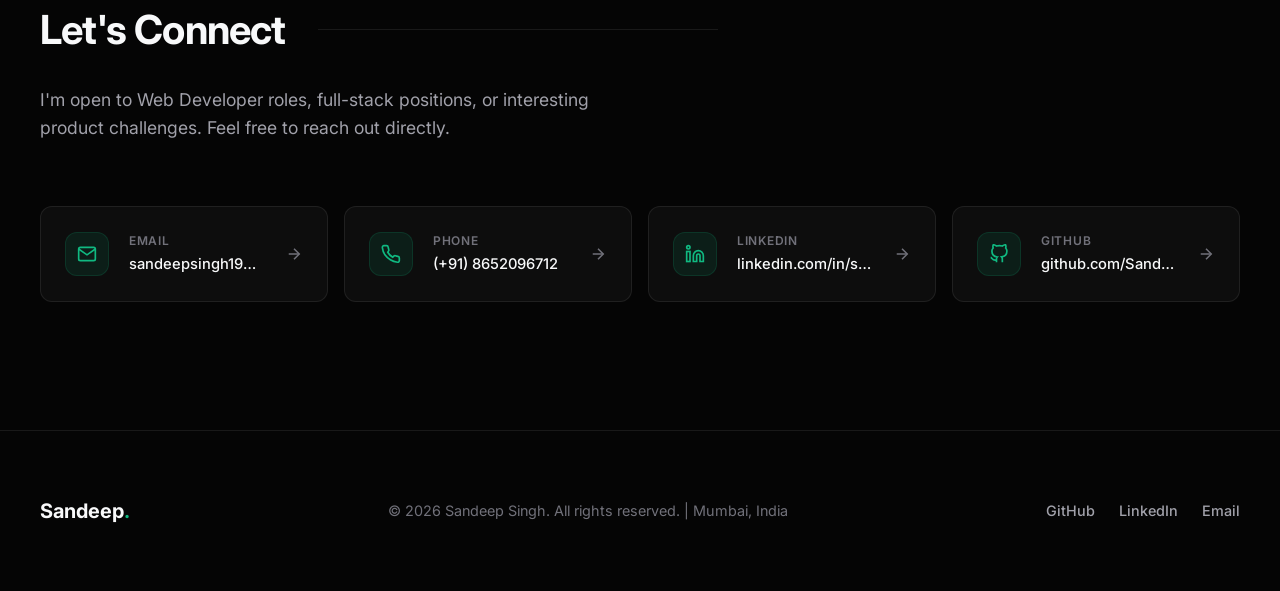
==== commit 48db9862: "UI: Remove duration badges from project cards" ====
--- a/index.html
+++ b/index.html
@@ -178,7 +178,6 @@
             </div>
             <div class="project-card-title-row">
               <h3 class="project-card-name">Payroll Management Software</h3>
-              <span class="project-duration">9 Months</span>
             </div>
           </div>
           <p class="project-card-desc">A dual-portal payroll system with dedicated Admin and Employee modules. Employees apply for leaves, fieldwork, and loans; admin manages approvals and auto-generates salary slips from uploaded attendance sheets.</p>
@@ -199,7 +198,6 @@
             </div>
             <div class="project-card-title-row">
               <h3 class="project-card-name">IRCTC Tourism Integration</h3>
-              <span class="project-duration">8 Months</span>
             </div>
           </div>
           <p class="project-card-desc">Integrated IRCTC Tourism into an existing platform enabling users to book domestic &amp; international packages, rail tours, and air travel — with full payment and cancellation workflows.</p>
@@ -220,7 +218,6 @@
             </div>
             <div class="project-card-title-row">
               <h3 class="project-card-name">Care Insurance Integration</h3>
-              <span class="project-duration">8 Months</span>
             </div>
           </div>
           <p class="project-card-desc">A comprehensive car insurance platform with policy management, premium calculation, and claims processing — automating workflows for both users and providers.</p>
@@ -241,7 +238,6 @@
             </div>
             <div class="project-card-title-row">
               <h3 class="project-card-name">Employee Reporting Tool</h3>
-              <span class="project-duration">5 Months</span>
             </div>
           </div>
           <p class="project-card-desc">Internal task-tracking system where employees log daily tasks with documents; seniors review completion status and give feedback — closing the loop on productivity monitoring.</p>
@@ -261,7 +257,6 @@
             </div>
             <div class="project-card-title-row">
               <h3 class="project-card-name">Night Sword – 2D Browser Game</h3>
-              <span class="project-duration">8 Months</span>
             </div>
           </div>
           <p class="project-card-desc">A 2D action browser game featuring real-time enemy AI, score tracking, and smooth animations — built as a personal exploration into game mechanics, OOP design, and interactive development.</p>
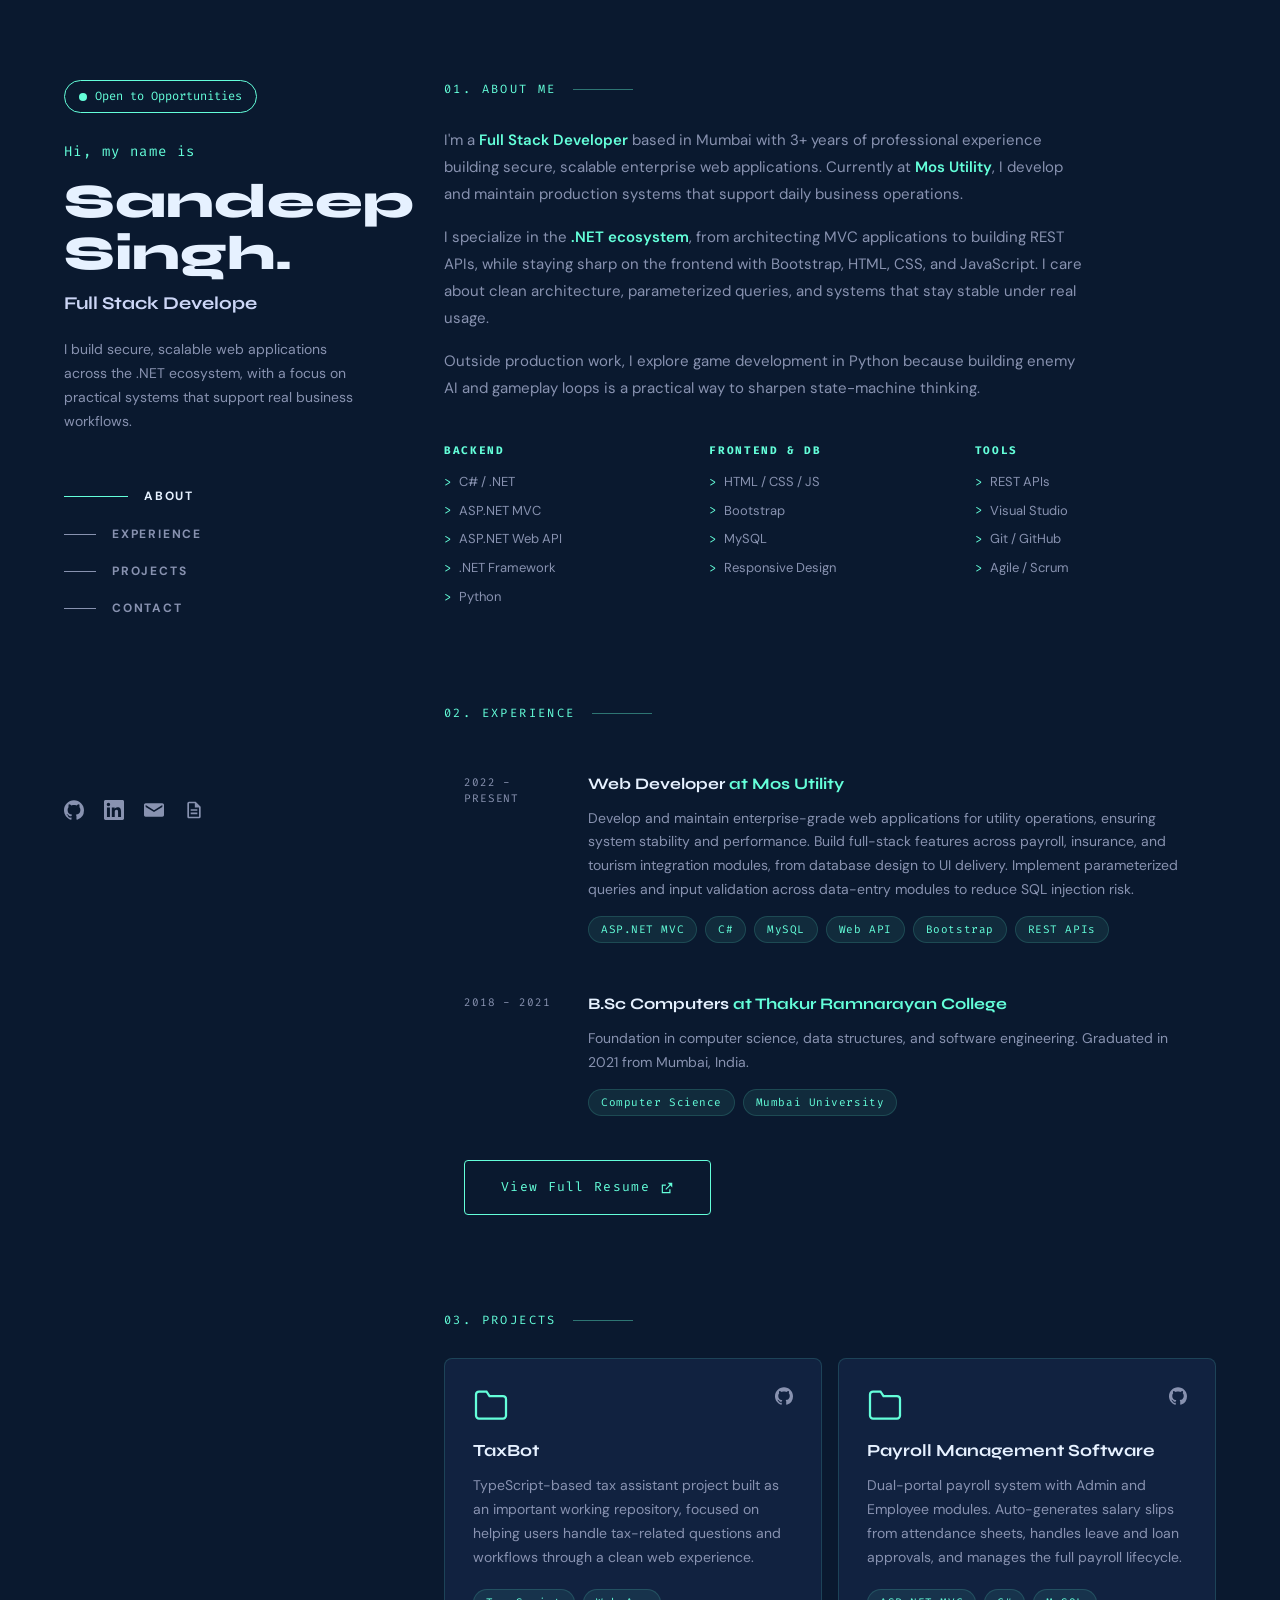
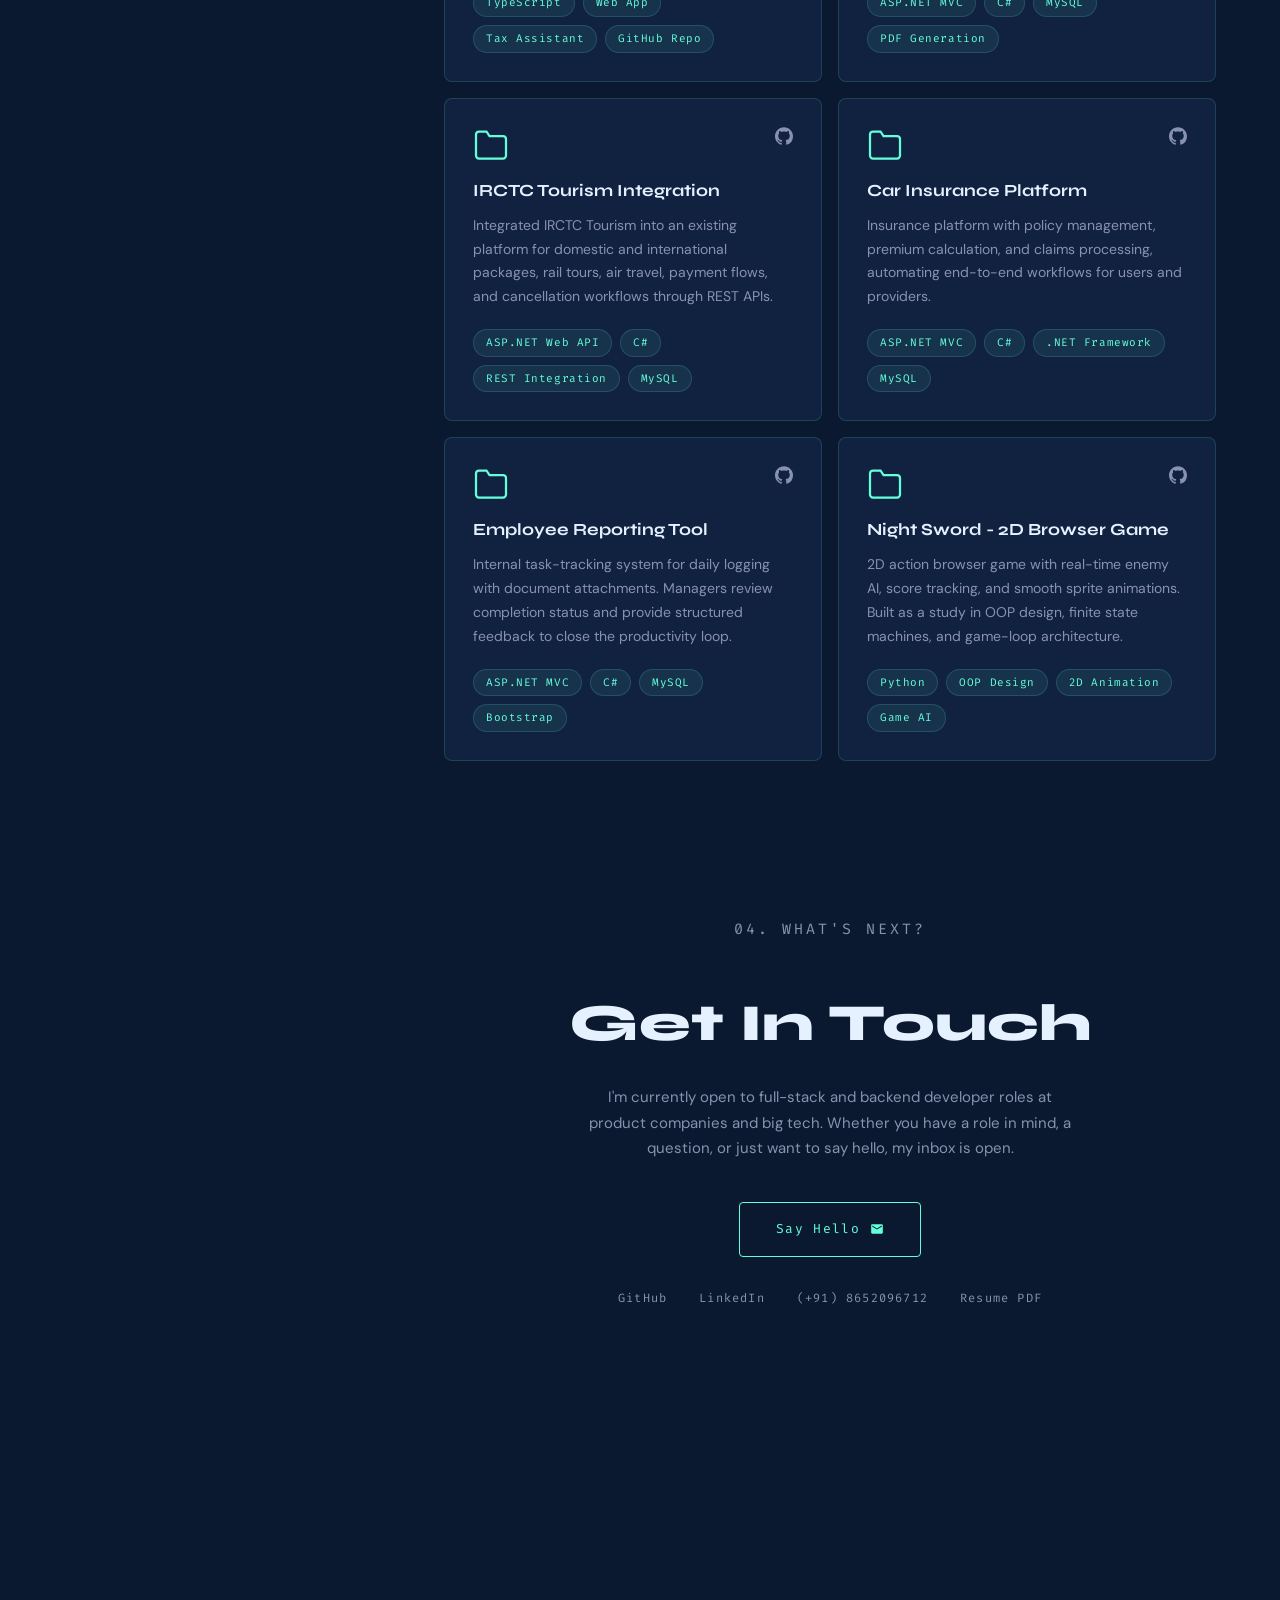
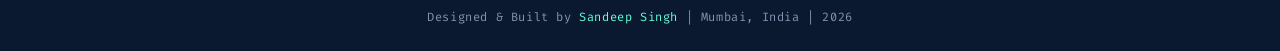
==== commit 6e3e99f7: "redesign portfolio and professional resume" ====
--- a/index.html
+++ b/index.html
@@ -1,345 +1,241 @@
 <!DOCTYPE html>
 <html lang="en">
 <head>
-  <meta charset="UTF-8">
-  <meta name="viewport" content="width=device-width, initial-scale=1.0">
-  <title>Sandeep Singh | Web Developer</title>
-  <meta name="description" content="Portfolio of Sandeep Singh, a Web Developer with 3+ years of experience building secure, scalable, and user-focused web applications using .NET, ASP.NET MVC, Python, and MySQL.">
-  <link rel="icon" href="favicon.svg" type="image/svg+xml">
-  <link rel="stylesheet" href="style.css">
-  <link rel="preconnect" href="https://fonts.googleapis.com">
-  <link rel="preconnect" href="https://fonts.gstatic.com" crossorigin>
-  <link href="https://fonts.googleapis.com/css2?family=Inter:wght@300;400;500;600;700&display=swap" rel="stylesheet">
+  <meta charset="UTF-8" />
+  <meta name="viewport" content="width=device-width, initial-scale=1.0" />
+  <meta name="description" content="Sandeep Singh - Full Stack .NET Developer with 3+ years building secure, scalable enterprise web applications. Based in Mumbai, India." />
+  <meta property="og:title" content="Sandeep Singh | Full Stack Developer" />
+  <meta property="og:description" content="Full Stack .NET Developer specializing in ASP.NET MVC, C#, Python, and MySQL." />
+  <meta property="og:type" content="website" />
+  <meta property="og:url" content="https://sandeep-s01.github.io/portfolio/" />
+  <title>Sandeep Singh | Full Stack Developer</title>
+  <link rel="icon" href="favicon.svg" type="image/svg+xml" />
+  <link rel="preconnect" href="https://fonts.googleapis.com" />
+  <link rel="preconnect" href="https://fonts.gstatic.com" crossorigin />
+  <link href="https://fonts.googleapis.com/css2?family=Syne:wght@600;700;800&family=DM+Sans:ital,opsz,wght@0,9..40,400;0,9..40,500;0,9..40,600;1,9..40,400&family=Fira+Code:wght@400;500&display=swap" rel="stylesheet" />
+  <link rel="stylesheet" href="style.css" />
 </head>
 <body>
-  <!-- Navigation -->
-  <nav class="navbar" id="navbar">
-    <div class="nav-container">
-      <a href="#home" class="nav-logo">Sandeep<span class="accent">.</span></a>
-      <button class="nav-toggle" id="navToggle" aria-label="Toggle menu">
-        <span></span>
-        <span></span>
-        <span></span>
-      </button>
-      <ul class="nav-menu" id="navMenu">
-        <li><a href="#home" class="nav-link active">Home</a></li>
-        <li><a href="#about" class="nav-link">About</a></li>
-        <li><a href="#projects" class="nav-link">Projects</a></li>
-        <li><a href="#contact" class="nav-link">Contact</a></li>
-        <li>
-          <a href="Resume_Sandeep.pdf" class="btn btn-outline btn-sm nav-resume" target="_blank" rel="noopener noreferrer">Resume</a>
-        </li>
-      </ul>
-    </div>
-  </nav>
-  <div class="nav-overlay" id="navOverlay"></div>
-
-  <!-- Hero Section -->
-  <section class="hero" id="home">
-    <div class="hero-bg-glow"></div>
-    <div class="hero-container">
-      <div class="hero-badge">Open to new opportunities</div>
-      <h1 class="hero-name">Building web applications <br/>that are <span class="accent-text">secure &amp; scalable.</span></h1>
-      <p class="hero-description">
-        I'm <strong>Sandeep Singh</strong>, a Web Developer with 3+ years of experience building robust full-stack web applications. I specialize in .NET, ASP.NET MVC, and Python — bridging clean backend architecture with intuitive user experiences.
-      </p>
-
-      <div class="social-links-hero">
-        <a href="https://github.com/Sandeep-S01" aria-label="GitHub" target="_blank" rel="noopener noreferrer">
-          <svg xmlns="http://www.w3.org/2000/svg" viewBox="0 0 24 24" fill="none" stroke="currentColor" stroke-width="2" stroke-linecap="round" stroke-linejoin="round"><path d="M9 19c-5 1.5-5-2.5-7-3m14 6v-3.87a3.37 3.37 0 0 0-.94-2.61c3.14-.35 6.44-1.54 6.44-7A5.44 5.44 0 0 0 20 4.77 5.07 5.07 0 0 0 19.91 1S18.73.65 16 2.48a13.38 13.38 0 0 0-7 0C6.27.65 5.09 1 5.09 1A5.07 5.07 0 0 0 5 4.77a5.44 5.44 0 0 0-1.5 3.78c0 5.42 3.3 6.61 6.44 7A3.37 3.37 0 0 0 9 18.13V22"></path></svg>
-        </a>
-        <a href="https://www.linkedin.com/in/sandeep-singh" aria-label="LinkedIn" target="_blank" rel="noopener noreferrer">
-          <svg xmlns="http://www.w3.org/2000/svg" viewBox="0 0 24 24" fill="none" stroke="currentColor" stroke-width="2" stroke-linecap="round" stroke-linejoin="round"><path d="M16 8a6 6 0 0 1 6 6v7h-4v-7a2 2 0 0 0-2-2 2 2 0 0 0-2 2v7h-4v-7a6 6 0 0 1 6-6z"></path><rect x="2" y="9" width="4" height="12"></rect><circle cx="4" cy="4" r="2"></circle></svg>
+  <div class="layout">
+    <aside class="sidebar">
+      <div class="sidebar-top">
+        <div class="open-badge">Open to Opportunities</div>
+
+        <div class="sidebar-header">
+          <p class="greeting">Hi, my name is</p>
+          <h1>Sandeep<br />Singh.</h1>
+          <p class="role"><span id="typed-role">Full Stack Developer</span></p>
+          <p class="tagline">
+            I build secure, scalable web applications across the .NET ecosystem, with a focus on practical systems that support real business workflows.
+          </p>
+        </div>
+
+        <nav class="sidebar-nav" aria-label="Primary navigation">
+          <ul>
+            <li><a href="#about" class="active"><span class="nav-line"></span><span>About</span></a></li>
+            <li><a href="#experience"><span class="nav-line"></span><span>Experience</span></a></li>
+            <li><a href="#projects"><span class="nav-line"></span><span>Projects</span></a></li>
+            <li><a href="#contact"><span class="nav-line"></span><span>Contact</span></a></li>
+          </ul>
+        </nav>
+      </div>
+
+      <div class="sidebar-social" aria-label="Social links">
+        <a href="https://github.com/Sandeep-S01" target="_blank" rel="noopener noreferrer" aria-label="GitHub">
+          <svg viewBox="0 0 24 24" aria-hidden="true"><path d="M12 .3C5.37.3 0 5.67 0 12.3c0 5.3 3.44 9.8 8.21 11.39.6.11.82-.26.82-.58 0-.29-.01-1.04-.02-2.04-3.34.72-4.04-1.61-4.04-1.61-.55-1.39-1.33-1.76-1.33-1.76-1.09-.74.08-.73.08-.73 1.2.08 1.84 1.24 1.84 1.24 1.07 1.83 2.81 1.3 3.49.99.11-.78.42-1.3.76-1.6-2.67-.3-5.47-1.33-5.47-5.93 0-1.31.47-2.38 1.24-3.22-.12-.3-.54-1.52.12-3.18 0 0 1.01-.32 3.3 1.23.96-.27 1.98-.4 3-.4s2.04.13 3 .4c2.29-1.55 3.3-1.23 3.3-1.23.66 1.66.24 2.88.12 3.18.77.84 1.23 1.91 1.23 3.22 0 4.61-2.81 5.62-5.48 5.92.43.37.81 1.1.81 2.22 0 1.61-.01 2.9-.01 3.29 0 .32.22.7.82.58A12.01 12.01 0 0 0 24 12.3C24 5.67 18.63.3 12 .3Z" /></svg>
+        </a>
+        <a href="https://www.linkedin.com/in/sandeep-singh" target="_blank" rel="noopener noreferrer" aria-label="LinkedIn">
+          <svg viewBox="0 0 24 24" aria-hidden="true"><path d="M20.45 20.45h-3.55v-5.57c0-1.33-.03-3.04-1.85-3.04-1.86 0-2.14 1.45-2.14 2.94v5.67H9.35V9h3.41v1.56h.05c.48-.9 1.64-1.85 3.37-1.85 3.6 0 4.27 2.37 4.27 5.46v6.28ZM5.34 7.43a2.06 2.06 0 1 1 0-4.13 2.06 2.06 0 0 1 0 4.13Zm1.78 13.02H3.56V9h3.56v11.45ZM22.23 0H1.77C.79 0 0 .77 0 1.73v20.54C0 23.23.79 24 1.77 24h20.46c.98 0 1.77-.77 1.77-1.73V1.73C24 .77 23.21 0 22.23 0Z" /></svg>
         </a>
         <a href="mailto:sandeepsingh19480@gmail.com" aria-label="Email">
-          <svg xmlns="http://www.w3.org/2000/svg" viewBox="0 0 24 24" fill="none" stroke="currentColor" stroke-width="2" stroke-linecap="round" stroke-linejoin="round"><path d="M4 4h16c1.1 0 2 .9 2 2v12c0 1.1-.9 2-2 2H4c-1.1 0-2-.9-2-2V6c0-1.1.9-2 2-2z"></path><polyline points="22,6 12,13 2,6"></polyline></svg>
-        </a>
-        <a href="tel:+918652096712" aria-label="Phone">
-          <svg xmlns="http://www.w3.org/2000/svg" viewBox="0 0 24 24" fill="none" stroke="currentColor" stroke-width="2" stroke-linecap="round" stroke-linejoin="round"><path d="M22 16.92v3a2 2 0 0 1-2.18 2 19.79 19.79 0 0 1-8.63-3.07A19.5 19.5 0 0 1 4.69 13a19.79 19.79 0 0 1-3.07-8.67A2 2 0 0 1 3.61 2h3a2 2 0 0 1 2 1.72c.127.96.361 1.903.7 2.81a2 2 0 0 1-.45 2.11L8.09 9.91a16 16 0 0 0 6 6l1.27-1.27a2 2 0 0 1 2.11-.45c.907.339 1.85.573 2.81.7A2 2 0 0 1 22 16.92z"></path></svg>
+          <svg viewBox="0 0 24 24" aria-hidden="true"><path d="M22 4H2C.9 4 0 4.9 0 6v12c0 1.1.9 2 2 2h20c1.1 0 2-.9 2-2V6c0-1.1-.9-2-2-2Zm0 4.25-10 6.25L2 8.25V6l10 6.25L22 6v2.25Z" /></svg>
+        </a>
+        <a href="Resume_Sandeep.pdf" target="_blank" rel="noopener noreferrer" aria-label="Resume">
+          <svg viewBox="0 0 24 24" aria-hidden="true"><path d="M14 2H6a2 2 0 0 0-2 2v16c0 1.1.9 2 2 2h12a2 2 0 0 0 2-2V8l-6-6Zm4 18H6V4h7v5h5v11ZM8 15h8v2H8v-2Zm0-4h8v2H8v-2Z" /></svg>
         </a>
       </div>
-
-      <div class="hero-cta">
-        <a href="#projects" class="btn btn-primary">View My Projects</a>
-        <a href="#contact" class="btn btn-outline">Let's Talk</a>
-      </div>
-    </div>
-  </section>
-
-  <!-- About Section -->
-  <section class="section" id="about">
-    <div class="section-container">
-      <div class="section-header">
-        <h2 class="section-heading">About Me</h2>
-        <div class="section-line"></div>
-      </div>
-
-      <div class="about-grid">
-        <div class="about-content">
+    </aside>
+
+    <main class="main-content">
+      <section id="about">
+        <p class="section-label">01. About Me</p>
+
+        <div class="fade-in">
           <p class="about-text">
-            Versatile Web Developer with a strong foundation in building secure, scalable, and user-focused web applications. Experienced in both front-end and back-end development, with a keen eye for responsive design, performance optimization, and clean architecture.
+            I'm a <strong>Full Stack Developer</strong> based in Mumbai with 3+ years of professional experience building secure, scalable enterprise web applications. Currently at <strong>Mos Utility</strong>, I develop and maintain production systems that support daily business operations.
           </p>
           <p class="about-text">
-            Adaptable, detail-oriented, and committed to delivering high-quality solutions that align with business goals and industry standards. Currently working at <strong>Mos Utility</strong>, where I develop and maintain enterprise-grade web applications, ensuring system stability and continuous improvement.
-          </p>
-
-          <div class="skills-container">
-            <div class="skill-category">
-              <h3 class="skill-title">Backend Development</h3>
-              <ul class="skills-list">
-                <li class="skill-tag">C# / .NET</li>
-                <li class="skill-tag">ASP.NET MVC</li>
-                <li class="skill-tag">ASP.NET Web API</li>
-                <li class="skill-tag">.NET Framework</li>
-                <li class="skill-tag">Python</li>
-              </ul>
-            </div>
-
-            <div class="skill-category">
-              <h3 class="skill-title">Frontend &amp; Database</h3>
-              <ul class="skills-list">
-                <li class="skill-tag">Bootstrap Framework</li>
-                <li class="skill-tag">HTML / CSS / JS</li>
-                <li class="skill-tag">MySQL</li>
-                <li class="skill-tag">Responsive Design</li>
-              </ul>
-            </div>
-
-            <div class="skill-category">
-              <h3 class="skill-title">Tools &amp; Others</h3>
-              <ul class="skills-list">
-                <li class="skill-tag">REST APIs</li>
-                <li class="skill-tag">Visual Studio</li>
-                <li class="skill-tag">Git</li>
-                <li class="skill-tag">Agile / Scrum</li>
-              </ul>
-            </div>
-          </div>
-        </div>
-
-        <div class="about-identity">
-          <div class="identity-card">
-            <div class="identity-avatar">
-              <span class="initials">SS</span>
-            </div>
-            <div class="identity-info">
-              <h3>Sandeep Singh</h3>
-              <p>Web Developer</p>
-              <p class="identity-location">
-                <svg xmlns="http://www.w3.org/2000/svg" viewBox="0 0 24 24" fill="none" stroke="currentColor" stroke-width="2" width="14" height="14"><path d="M21 10c0 7-9 13-9 13s-9-6-9-13a9 9 0 0 1 18 0z"></path><circle cx="12" cy="10" r="3"></circle></svg>
-                Mumbai, India
-              </p>
-            </div>
-            <div class="identity-stats">
-              <div class="stat">
-                <span class="stat-number">3+</span>
-                <span class="stat-label">Years Exp.</span>
-              </div>
-              <div class="stat">
-                <span class="stat-number">Full&nbsp;Stack</span>
-                <span class="stat-label">Developer</span>
-              </div>
-            </div>
-          </div>
-
-          <!-- Education Card -->
-          <div class="edu-card">
-            <h3 class="edu-card-title">Education</h3>
-            <div class="edu-item">
-              <div class="edu-icon">🎓</div>
-              <div class="edu-details">
-                <p class="edu-degree">B.Sc – Computers</p>
-                <p class="edu-school">Thakur Ramnarayan College of Arts &amp; Commerce</p>
-                <p class="edu-year">2021</p>
-              </div>
-            </div>
-          </div>
-        </div>
-      </div>
-    </div>
-  </section>
-
-  <!-- Projects Section -->
-  <section class="section bg-alternate" id="projects">
-    <div class="section-container">
-      <div class="section-header">
-        <h2 class="section-heading">Featured Projects</h2>
-        <div class="section-line"></div>
-      </div>
-      <p class="section-subtitle">Key projects developed during my professional tenure and personal explorations.</p>
-
-      <div class="projects-grid">
-
-        <!-- Project 1 -->
-        <article class="project-card">
-          <div class="project-card-header">
-            <div class="project-icon project-icon--blue">
-              <svg xmlns="http://www.w3.org/2000/svg" viewBox="0 0 24 24" fill="none" stroke="currentColor" stroke-width="1.5"><rect x="2" y="7" width="20" height="14" rx="2"/><path d="M16 7V5a2 2 0 0 0-2-2h-4a2 2 0 0 0-2 2v2"/><line x1="12" y1="12" x2="12" y2="16"/><line x1="10" y1="14" x2="14" y2="14"/></svg>
-            </div>
-            <div class="project-card-title-row">
-              <h3 class="project-card-name">Payroll Management Software</h3>
-            </div>
-          </div>
-          <p class="project-card-desc">A dual-portal payroll system with dedicated Admin and Employee modules. Employees apply for leaves, fieldwork, and loans; admin manages approvals and auto-generates salary slips from uploaded attendance sheets.</p>
-          <ul class="project-tech">
-            <li>ASP.NET MVC</li>
-            <li>C#</li>
-            <li>MySQL</li>
-            <li>Bootstrap</li>
-            <li>PDF Generation</li>
-          </ul>
+            I specialize in the <strong>.NET ecosystem</strong>, from architecting MVC applications to building REST APIs, while staying sharp on the frontend with Bootstrap, HTML, CSS, and JavaScript. I care about clean architecture, parameterized queries, and systems that stay stable under real usage.
+          </p>
+          <p class="about-text">
+            Outside production work, I explore game development in Python because building enemy AI and gameplay loops is a practical way to sharpen state-machine thinking.
+          </p>
+        </div>
+
+        <div class="skills-grid">
+          <div class="skill-group fade-in">
+            <h4>Backend</h4>
+            <ul>
+              <li>C# / .NET</li>
+              <li>ASP.NET MVC</li>
+              <li>ASP.NET Web API</li>
+              <li>.NET Framework</li>
+              <li>Python</li>
+            </ul>
+          </div>
+          <div class="skill-group fade-in">
+            <h4>Frontend &amp; DB</h4>
+            <ul>
+              <li>HTML / CSS / JS</li>
+              <li>Bootstrap</li>
+              <li>MySQL</li>
+              <li>Responsive Design</li>
+            </ul>
+          </div>
+          <div class="skill-group fade-in">
+            <h4>Tools</h4>
+            <ul>
+              <li>REST APIs</li>
+              <li>Visual Studio</li>
+              <li>Git / GitHub</li>
+              <li>Agile / Scrum</li>
+            </ul>
+          </div>
+        </div>
+      </section>
+
+      <section id="experience">
+        <p class="section-label">02. Experience</p>
+
+        <article class="exp-item fade-in">
+          <div class="exp-date">2022 - Present</div>
+          <div class="exp-body">
+            <h3>Web Developer <span class="company">at Mos Utility</span></h3>
+            <p class="exp-desc">
+              Develop and maintain enterprise-grade web applications for utility operations, ensuring system stability and performance. Build full-stack features across payroll, insurance, and tourism integration modules, from database design to UI delivery. Implement parameterized queries and input validation across data-entry modules to reduce SQL injection risk.
+            </p>
+            <div class="tech-tags">
+              <span class="tag">ASP.NET MVC</span>
+              <span class="tag">C#</span>
+              <span class="tag">MySQL</span>
+              <span class="tag">Web API</span>
+              <span class="tag">Bootstrap</span>
+              <span class="tag">REST APIs</span>
+            </div>
+          </div>
         </article>
 
-        <!-- Project 2 -->
-        <article class="project-card">
-          <div class="project-card-header">
-            <div class="project-icon project-icon--green">
-              <svg xmlns="http://www.w3.org/2000/svg" viewBox="0 0 24 24" fill="none" stroke="currentColor" stroke-width="1.5"><path d="M18 8h1a4 4 0 0 1 0 8h-1"/><path d="M2 8h16v9a4 4 0 0 1-4 4H6a4 4 0 0 1-4-4V8z"/><line x1="6" y1="1" x2="6" y2="4"/><line x1="10" y1="1" x2="10" y2="4"/><line x1="14" y1="1" x2="14" y2="4"/></svg>
-            </div>
-            <div class="project-card-title-row">
-              <h3 class="project-card-name">IRCTC Tourism Integration</h3>
-            </div>
-          </div>
-          <p class="project-card-desc">Integrated IRCTC Tourism into an existing platform enabling users to book domestic &amp; international packages, rail tours, and air travel — with full payment and cancellation workflows.</p>
-          <ul class="project-tech">
-            <li>ASP.NET Web API</li>
-            <li>C#</li>
-            <li>MySQL</li>
-            <li>REST Integration</li>
-            <li>Bootstrap</li>
-          </ul>
+        <article class="exp-item fade-in">
+          <div class="exp-date">2018 - 2021</div>
+          <div class="exp-body">
+            <h3>B.Sc Computers <span class="company">at Thakur Ramnarayan College</span></h3>
+            <p class="exp-desc">
+              Foundation in computer science, data structures, and software engineering. Graduated in 2021 from Mumbai, India.
+            </p>
+            <div class="tech-tags">
+              <span class="tag">Computer Science</span>
+              <span class="tag">Mumbai University</span>
+            </div>
+          </div>
         </article>
 
-        <!-- Project 3 -->
-        <article class="project-card">
-          <div class="project-card-header">
-            <div class="project-icon project-icon--purple">
-              <svg xmlns="http://www.w3.org/2000/svg" viewBox="0 0 24 24" fill="none" stroke="currentColor" stroke-width="1.5"><path d="M12 22s8-4 8-10V5l-8-3-8 3v7c0 6 8 10 8 10z"/></svg>
-            </div>
-            <div class="project-card-title-row">
-              <h3 class="project-card-name">Care Insurance Integration</h3>
-            </div>
-          </div>
-          <p class="project-card-desc">A comprehensive car insurance platform with policy management, premium calculation, and claims processing — automating workflows for both users and providers.</p>
-          <ul class="project-tech">
-            <li>ASP.NET MVC</li>
-            <li>C#</li>
-            <li>.NET Framework</li>
-            <li>MySQL</li>
-            <li>Bootstrap</li>
-          </ul>
-        </article>
-
-        <!-- Project 4 -->
-        <article class="project-card">
-          <div class="project-card-header">
-            <div class="project-icon project-icon--orange">
-              <svg xmlns="http://www.w3.org/2000/svg" viewBox="0 0 24 24" fill="none" stroke="currentColor" stroke-width="1.5"><path d="M14 2H6a2 2 0 0 0-2 2v16a2 2 0 0 0 2 2h12a2 2 0 0 0 2-2V8z"/><polyline points="14 2 14 8 20 8"/><line x1="16" y1="13" x2="8" y2="13"/><line x1="16" y1="17" x2="8" y2="17"/><polyline points="10 9 9 9 8 9"/></svg>
-            </div>
-            <div class="project-card-title-row">
-              <h3 class="project-card-name">Employee Reporting Tool</h3>
-            </div>
-          </div>
-          <p class="project-card-desc">Internal task-tracking system where employees log daily tasks with documents; seniors review completion status and give feedback — closing the loop on productivity monitoring.</p>
-          <ul class="project-tech">
-            <li>ASP.NET MVC</li>
-            <li>C#</li>
-            <li>MySQL</li>
-            <li>Bootstrap</li>
-          </ul>
-        </article>
-
-        <!-- Project 5 -->
-        <article class="project-card">
-          <div class="project-card-header">
-            <div class="project-icon project-icon--red">
-              <svg xmlns="http://www.w3.org/2000/svg" viewBox="0 0 24 24" fill="none" stroke="currentColor" stroke-width="1.5"><polygon points="5 3 19 12 5 21 5 3"/></svg>
-            </div>
-            <div class="project-card-title-row">
-              <h3 class="project-card-name">Night Sword – 2D Browser Game</h3>
-            </div>
-          </div>
-          <p class="project-card-desc">A 2D action browser game featuring real-time enemy AI, score tracking, and smooth animations — built as a personal exploration into game mechanics, OOP design, and interactive development.</p>
-          <ul class="project-tech">
-            <li>Python</li>
-            <li>Game Logic</li>
-            <li>2D Animation</li>
-            <li>OOP</li>
-          </ul>
-        </article>
-
-      </div>
-    </div>
-  </section>
-
-  <!-- Contact Section -->
-  <section class="section" id="contact">
-    <div class="section-container">
-      <div class="section-header">
-        <h2 class="section-heading">Let's Connect</h2>
-        <div class="section-line"></div>
-      </div>
-      <p class="section-subtitle">I'm open to Web Developer roles, full-stack positions, or interesting product challenges. Feel free to reach out directly.</p>
-
-      <div class="contact-cards">
-        <a href="mailto:sandeepsingh19480@gmail.com" class="contact-card" id="contact-email">
-          <div class="contact-card-icon">
-            <svg xmlns="http://www.w3.org/2000/svg" viewBox="0 0 24 24" fill="none" stroke="currentColor" stroke-width="2"><path d="M4 4h16c1.1 0 2 .9 2 2v12c0 1.1-.9 2-2 2H4c-1.1 0-2-.9-2-2V6c0-1.1.9-2 2-2z"></path><polyline points="22,6 12,13 2,6"></polyline></svg>
-          </div>
-          <div class="contact-card-info">
-            <span class="contact-card-label">Email</span>
-            <span class="contact-card-value">sandeepsingh19480@gmail.com</span>
-          </div>
-          <svg class="contact-card-arrow" xmlns="http://www.w3.org/2000/svg" viewBox="0 0 24 24" fill="none" stroke="currentColor" stroke-width="2"><line x1="5" y1="12" x2="19" y2="12"/><polyline points="12 5 19 12 12 19"/></svg>
-        </a>
-
-        <a href="tel:+918652096712" class="contact-card" id="contact-phone">
-          <div class="contact-card-icon">
-            <svg xmlns="http://www.w3.org/2000/svg" viewBox="0 0 24 24" fill="none" stroke="currentColor" stroke-width="2"><path d="M22 16.92v3a2 2 0 0 1-2.18 2 19.79 19.79 0 0 1-8.63-3.07A19.5 19.5 0 0 1 4.69 13a19.79 19.79 0 0 1-3.07-8.67A2 2 0 0 1 3.61 2h3a2 2 0 0 1 2 1.72c.127.96.361 1.903.7 2.81a2 2 0 0 1-.45 2.11L8.09 9.91a16 16 0 0 0 6 6l1.27-1.27a2 2 0 0 1 2.11-.45c.907.339 1.85.573 2.81.7A2 2 0 0 1 22 16.92z"></path></svg>
-          </div>
-          <div class="contact-card-info">
-            <span class="contact-card-label">Phone</span>
-            <span class="contact-card-value">(+91) 8652096712</span>
-          </div>
-          <svg class="contact-card-arrow" xmlns="http://www.w3.org/2000/svg" viewBox="0 0 24 24" fill="none" stroke="currentColor" stroke-width="2"><line x1="5" y1="12" x2="19" y2="12"/><polyline points="12 5 19 12 12 19"/></svg>
-        </a>
-
-        <a href="https://www.linkedin.com/in/sandeep-singh" class="contact-card" id="contact-linkedin" target="_blank" rel="noopener noreferrer">
-          <div class="contact-card-icon">
-            <svg xmlns="http://www.w3.org/2000/svg" viewBox="0 0 24 24" fill="none" stroke="currentColor" stroke-width="2"><path d="M16 8a6 6 0 0 1 6 6v7h-4v-7a2 2 0 0 0-2-2 2 2 0 0 0-2 2v7h-4v-7a6 6 0 0 1 6-6z"></path><rect x="2" y="9" width="4" height="12"></rect><circle cx="4" cy="4" r="2"></circle></svg>
-          </div>
-          <div class="contact-card-info">
-            <span class="contact-card-label">LinkedIn</span>
-            <span class="contact-card-value">linkedin.com/in/sandeep-singh</span>
-          </div>
-          <svg class="contact-card-arrow" xmlns="http://www.w3.org/2000/svg" viewBox="0 0 24 24" fill="none" stroke="currentColor" stroke-width="2"><line x1="5" y1="12" x2="19" y2="12"/><polyline points="12 5 19 12 12 19"/></svg>
-        </a>
-
-        <a href="https://github.com/Sandeep-S01" class="contact-card" id="contact-github" target="_blank" rel="noopener noreferrer">
-          <div class="contact-card-icon">
-            <svg xmlns="http://www.w3.org/2000/svg" viewBox="0 0 24 24" fill="none" stroke="currentColor" stroke-width="2"><path d="M9 19c-5 1.5-5-2.5-7-3m14 6v-3.87a3.37 3.37 0 0 0-.94-2.61c3.14-.35 6.44-1.54 6.44-7A5.44 5.44 0 0 0 20 4.77 5.07 5.07 0 0 0 19.91 1S18.73.65 16 2.48a13.38 13.38 0 0 0-7 0C6.27.65 5.09 1 5.09 1A5.07 5.07 0 0 0 5 4.77a5.44 5.44 0 0 0-1.5 3.78c0 5.42 3.3 6.61 6.44 7A3.37 3.37 0 0 0 9 18.13V22"></path></svg>
-          </div>
-          <div class="contact-card-info">
-            <span class="contact-card-label">GitHub</span>
-            <span class="contact-card-value">github.com/Sandeep-S01</span>
-          </div>
-          <svg class="contact-card-arrow" xmlns="http://www.w3.org/2000/svg" viewBox="0 0 24 24" fill="none" stroke="currentColor" stroke-width="2"><line x1="5" y1="12" x2="19" y2="12"/><polyline points="12 5 19 12 12 19"/></svg>
-        </a>
-      </div>
-    </div>
-  </section>
-
-  <!-- Footer -->
-  <footer class="footer">
-    <div class="footer-container">
-      <div class="footer-brand">Sandeep<span class="accent">.</span></div>
-      <p class="footer-copyright">&copy; 2026 Sandeep Singh. All rights reserved. | Mumbai, India</p>
-      <div class="footer-links">
-        <a href="https://github.com/Sandeep-S01" target="_blank" rel="noopener noreferrer">GitHub</a>
-        <a href="https://www.linkedin.com/in/sandeep-singh" target="_blank" rel="noopener noreferrer">LinkedIn</a>
-        <a href="mailto:sandeepsingh19480@gmail.com">Email</a>
-      </div>
-    </div>
+        <a href="Resume_Sandeep.pdf" target="_blank" rel="noopener noreferrer" class="btn-primary resume-link">
+          View Full Resume
+          <svg width="14" height="14" viewBox="0 0 24 24" fill="currentColor" aria-hidden="true"><path d="M10 6v2H5v11h11v-5h2v7H3V6h7Zm11-3v8l-3.1-3.1-7.29 7.29-1.42-1.41 7.3-7.29L13 3h8Z" /></svg>
+        </a>
+      </section>
+
+      <section id="projects">
+        <p class="section-label">03. Projects</p>
+
+        <div class="projects-grid">
+          <article class="project-card fade-in">
+            <div class="project-card-header">
+              <div class="folder-icon" aria-hidden="true"><svg viewBox="0 0 24 24"><path d="M22 19a2 2 0 0 1-2 2H4a2 2 0 0 1-2-2V5a2 2 0 0 1 2-2h5l2 3h9a2 2 0 0 1 2 2v11Z" /></svg></div>
+              <div class="project-links"><a href="https://github.com/Sandeep-S01/TaxBot" target="_blank" rel="noopener noreferrer" aria-label="TaxBot GitHub repository"><svg viewBox="0 0 24 24"><path d="M12 .3C5.37.3 0 5.67 0 12.3c0 5.3 3.44 9.8 8.21 11.39.6.11.82-.26.82-.58 0-.29-.01-1.04-.02-2.04-3.34.72-4.04-1.61-4.04-1.61-.55-1.39-1.33-1.76-1.33-1.76-1.09-.74.08-.73.08-.73 1.2.08 1.84 1.24 1.84 1.24 1.07 1.83 2.81 1.3 3.49.99.11-.78.42-1.3.76-1.6-2.67-.3-5.47-1.33-5.47-5.93 0-1.31.47-2.38 1.24-3.22-.12-.3-.54-1.52.12-3.18 0 0 1.01-.32 3.3 1.23.96-.27 1.98-.4 3-.4s2.04.13 3 .4c2.29-1.55 3.3-1.23 3.3-1.23.66 1.66.24 2.88.12 3.18.77.84 1.23 1.91 1.23 3.22 0 4.61-2.81 5.62-5.48 5.92.43.37.81 1.1.81 2.22 0 1.61-.01 2.9-.01 3.29 0 .32.22.7.82.58A12.01 12.01 0 0 0 24 12.3C24 5.67 18.63.3 12 .3Z" /></svg></a></div>
+            </div>
+            <h3>TaxBot</h3>
+            <p>TypeScript-based tax assistant project built as an important working repository, focused on helping users handle tax-related questions and workflows through a clean web experience.</p>
+            <div class="tech-tags"><span class="tag">TypeScript</span><span class="tag">Web App</span><span class="tag">Tax Assistant</span><span class="tag">GitHub Repo</span></div>
+          </article>
+
+          <article class="project-card fade-in">
+            <div class="project-card-header">
+              <div class="folder-icon" aria-hidden="true"><svg viewBox="0 0 24 24"><path d="M22 19a2 2 0 0 1-2 2H4a2 2 0 0 1-2-2V5a2 2 0 0 1 2-2h5l2 3h9a2 2 0 0 1 2 2v11Z" /></svg></div>
+              <div class="project-links"><a href="https://github.com/Sandeep-S01" target="_blank" rel="noopener noreferrer" aria-label="GitHub profile"><svg viewBox="0 0 24 24"><path d="M12 .3C5.37.3 0 5.67 0 12.3c0 5.3 3.44 9.8 8.21 11.39.6.11.82-.26.82-.58 0-.29-.01-1.04-.02-2.04-3.34.72-4.04-1.61-4.04-1.61-.55-1.39-1.33-1.76-1.33-1.76-1.09-.74.08-.73.08-.73 1.2.08 1.84 1.24 1.84 1.24 1.07 1.83 2.81 1.3 3.49.99.11-.78.42-1.3.76-1.6-2.67-.3-5.47-1.33-5.47-5.93 0-1.31.47-2.38 1.24-3.22-.12-.3-.54-1.52.12-3.18 0 0 1.01-.32 3.3 1.23.96-.27 1.98-.4 3-.4s2.04.13 3 .4c2.29-1.55 3.3-1.23 3.3-1.23.66 1.66.24 2.88.12 3.18.77.84 1.23 1.91 1.23 3.22 0 4.61-2.81 5.62-5.48 5.92.43.37.81 1.1.81 2.22 0 1.61-.01 2.9-.01 3.29 0 .32.22.7.82.58A12.01 12.01 0 0 0 24 12.3C24 5.67 18.63.3 12 .3Z" /></svg></a></div>
+            </div>
+            <h3>Payroll Management Software</h3>
+            <p>Dual-portal payroll system with Admin and Employee modules. Auto-generates salary slips from attendance sheets, handles leave and loan approvals, and manages the full payroll lifecycle.</p>
+            <div class="tech-tags"><span class="tag">ASP.NET MVC</span><span class="tag">C#</span><span class="tag">MySQL</span><span class="tag">PDF Generation</span></div>
+          </article>
+
+          <article class="project-card fade-in">
+            <div class="project-card-header">
+              <div class="folder-icon" aria-hidden="true"><svg viewBox="0 0 24 24"><path d="M22 19a2 2 0 0 1-2 2H4a2 2 0 0 1-2-2V5a2 2 0 0 1 2-2h5l2 3h9a2 2 0 0 1 2 2v11Z" /></svg></div>
+              <div class="project-links"><a href="https://github.com/Sandeep-S01" target="_blank" rel="noopener noreferrer" aria-label="GitHub profile"><svg viewBox="0 0 24 24"><path d="M12 .3C5.37.3 0 5.67 0 12.3c0 5.3 3.44 9.8 8.21 11.39.6.11.82-.26.82-.58 0-.29-.01-1.04-.02-2.04-3.34.72-4.04-1.61-4.04-1.61-.55-1.39-1.33-1.76-1.33-1.76-1.09-.74.08-.73.08-.73 1.2.08 1.84 1.24 1.84 1.24 1.07 1.83 2.81 1.3 3.49.99.11-.78.42-1.3.76-1.6-2.67-.3-5.47-1.33-5.47-5.93 0-1.31.47-2.38 1.24-3.22-.12-.3-.54-1.52.12-3.18 0 0 1.01-.32 3.3 1.23.96-.27 1.98-.4 3-.4s2.04.13 3 .4c2.29-1.55 3.3-1.23 3.3-1.23.66 1.66.24 2.88.12 3.18.77.84 1.23 1.91 1.23 3.22 0 4.61-2.81 5.62-5.48 5.92.43.37.81 1.1.81 2.22 0 1.61-.01 2.9-.01 3.29 0 .32.22.7.82.58A12.01 12.01 0 0 0 24 12.3C24 5.67 18.63.3 12 .3Z" /></svg></a></div>
+            </div>
+            <h3>IRCTC Tourism Integration</h3>
+            <p>Integrated IRCTC Tourism into an existing platform for domestic and international packages, rail tours, air travel, payment flows, and cancellation workflows through REST APIs.</p>
+            <div class="tech-tags"><span class="tag">ASP.NET Web API</span><span class="tag">C#</span><span class="tag">REST Integration</span><span class="tag">MySQL</span></div>
+          </article>
+
+          <article class="project-card fade-in">
+            <div class="project-card-header">
+              <div class="folder-icon" aria-hidden="true"><svg viewBox="0 0 24 24"><path d="M22 19a2 2 0 0 1-2 2H4a2 2 0 0 1-2-2V5a2 2 0 0 1 2-2h5l2 3h9a2 2 0 0 1 2 2v11Z" /></svg></div>
+              <div class="project-links"><a href="https://github.com/Sandeep-S01" target="_blank" rel="noopener noreferrer" aria-label="GitHub profile"><svg viewBox="0 0 24 24"><path d="M12 .3C5.37.3 0 5.67 0 12.3c0 5.3 3.44 9.8 8.21 11.39.6.11.82-.26.82-.58 0-.29-.01-1.04-.02-2.04-3.34.72-4.04-1.61-4.04-1.61-.55-1.39-1.33-1.76-1.33-1.76-1.09-.74.08-.73.08-.73 1.2.08 1.84 1.24 1.84 1.24 1.07 1.83 2.81 1.3 3.49.99.11-.78.42-1.3.76-1.6-2.67-.3-5.47-1.33-5.47-5.93 0-1.31.47-2.38 1.24-3.22-.12-.3-.54-1.52.12-3.18 0 0 1.01-.32 3.3 1.23.96-.27 1.98-.4 3-.4s2.04.13 3 .4c2.29-1.55 3.3-1.23 3.3-1.23.66 1.66.24 2.88.12 3.18.77.84 1.23 1.91 1.23 3.22 0 4.61-2.81 5.62-5.48 5.92.43.37.81 1.1.81 2.22 0 1.61-.01 2.9-.01 3.29 0 .32.22.7.82.58A12.01 12.01 0 0 0 24 12.3C24 5.67 18.63.3 12 .3Z" /></svg></a></div>
+            </div>
+            <h3>Car Insurance Platform</h3>
+            <p>Insurance platform with policy management, premium calculation, and claims processing, automating end-to-end workflows for users and providers.</p>
+            <div class="tech-tags"><span class="tag">ASP.NET MVC</span><span class="tag">C#</span><span class="tag">.NET Framework</span><span class="tag">MySQL</span></div>
+          </article>
+
+          <article class="project-card fade-in">
+            <div class="project-card-header">
+              <div class="folder-icon" aria-hidden="true"><svg viewBox="0 0 24 24"><path d="M22 19a2 2 0 0 1-2 2H4a2 2 0 0 1-2-2V5a2 2 0 0 1 2-2h5l2 3h9a2 2 0 0 1 2 2v11Z" /></svg></div>
+              <div class="project-links"><a href="https://github.com/Sandeep-S01" target="_blank" rel="noopener noreferrer" aria-label="GitHub profile"><svg viewBox="0 0 24 24"><path d="M12 .3C5.37.3 0 5.67 0 12.3c0 5.3 3.44 9.8 8.21 11.39.6.11.82-.26.82-.58 0-.29-.01-1.04-.02-2.04-3.34.72-4.04-1.61-4.04-1.61-.55-1.39-1.33-1.76-1.33-1.76-1.09-.74.08-.73.08-.73 1.2.08 1.84 1.24 1.84 1.24 1.07 1.83 2.81 1.3 3.49.99.11-.78.42-1.3.76-1.6-2.67-.3-5.47-1.33-5.47-5.93 0-1.31.47-2.38 1.24-3.22-.12-.3-.54-1.52.12-3.18 0 0 1.01-.32 3.3 1.23.96-.27 1.98-.4 3-.4s2.04.13 3 .4c2.29-1.55 3.3-1.23 3.3-1.23.66 1.66.24 2.88.12 3.18.77.84 1.23 1.91 1.23 3.22 0 4.61-2.81 5.62-5.48 5.92.43.37.81 1.1.81 2.22 0 1.61-.01 2.9-.01 3.29 0 .32.22.7.82.58A12.01 12.01 0 0 0 24 12.3C24 5.67 18.63.3 12 .3Z" /></svg></a></div>
+            </div>
+            <h3>Employee Reporting Tool</h3>
+            <p>Internal task-tracking system for daily logging with document attachments. Managers review completion status and provide structured feedback to close the productivity loop.</p>
+            <div class="tech-tags"><span class="tag">ASP.NET MVC</span><span class="tag">C#</span><span class="tag">MySQL</span><span class="tag">Bootstrap</span></div>
+          </article>
+
+          <article class="project-card fade-in">
+            <div class="project-card-header">
+              <div class="folder-icon" aria-hidden="true"><svg viewBox="0 0 24 24"><path d="M22 19a2 2 0 0 1-2 2H4a2 2 0 0 1-2-2V5a2 2 0 0 1 2-2h5l2 3h9a2 2 0 0 1 2 2v11Z" /></svg></div>
+              <div class="project-links"><a href="https://github.com/Sandeep-S01" target="_blank" rel="noopener noreferrer" aria-label="GitHub profile"><svg viewBox="0 0 24 24"><path d="M12 .3C5.37.3 0 5.67 0 12.3c0 5.3 3.44 9.8 8.21 11.39.6.11.82-.26.82-.58 0-.29-.01-1.04-.02-2.04-3.34.72-4.04-1.61-4.04-1.61-.55-1.39-1.33-1.76-1.33-1.76-1.09-.74.08-.73.08-.73 1.2.08 1.84 1.24 1.84 1.24 1.07 1.83 2.81 1.3 3.49.99.11-.78.42-1.3.76-1.6-2.67-.3-5.47-1.33-5.47-5.93 0-1.31.47-2.38 1.24-3.22-.12-.3-.54-1.52.12-3.18 0 0 1.01-.32 3.3 1.23.96-.27 1.98-.4 3-.4s2.04.13 3 .4c2.29-1.55 3.3-1.23 3.3-1.23.66 1.66.24 2.88.12 3.18.77.84 1.23 1.91 1.23 3.22 0 4.61-2.81 5.62-5.48 5.92.43.37.81 1.1.81 2.22 0 1.61-.01 2.9-.01 3.29 0 .32.22.7.82.58A12.01 12.01 0 0 0 24 12.3C24 5.67 18.63.3 12 .3Z" /></svg></a></div>
+            </div>
+            <h3>Night Sword - 2D Browser Game</h3>
+            <p>2D action browser game with real-time enemy AI, score tracking, and smooth sprite animations. Built as a study in OOP design, finite state machines, and game-loop architecture.</p>
+            <div class="tech-tags"><span class="tag">Python</span><span class="tag">OOP Design</span><span class="tag">2D Animation</span><span class="tag">Game AI</span></div>
+          </article>
+        </div>
+      </section>
+
+      <section id="contact">
+        <div class="contact-section">
+          <p class="section-label">04. What's Next?</p>
+          <h2>Get In Touch</h2>
+          <p>
+            I'm currently open to full-stack and backend developer roles at product companies and big tech. Whether you have a role in mind, a question, or just want to say hello, my inbox is open.
+          </p>
+          <a href="mailto:sandeepsingh19480@gmail.com" class="btn-primary">
+            Say Hello
+            <svg width="14" height="14" viewBox="0 0 24 24" fill="currentColor" aria-hidden="true"><path d="M20 4H4c-1.1 0-2 .9-2 2v12c0 1.1.9 2 2 2h16c1.1 0 2-.9 2-2V6c0-1.1-.9-2-2-2Zm0 4-8 5-8-5V6l8 5 8-5v2Z" /></svg>
+          </a>
+
+          <div class="contact-links">
+            <a href="https://github.com/Sandeep-S01" target="_blank" rel="noopener noreferrer">GitHub</a>
+            <a href="https://www.linkedin.com/in/sandeep-singh" target="_blank" rel="noopener noreferrer">LinkedIn</a>
+            <a href="tel:+918652096712">(+91) 8652096712</a>
+            <a href="Resume_Sandeep.pdf" target="_blank" rel="noopener noreferrer">Resume PDF</a>
+          </div>
+        </div>
+      </section>
+    </main>
+  </div>
+
+  <footer>
+    <p>Designed &amp; Built by <span>Sandeep Singh</span> | Mumbai, India | 2026</p>
   </footer>
 
   <script src="script.js"></script>
--- a/style.css
+++ b/style.css
@@ -1,63 +1,46 @@
-/* =============================================
-   Premium Dark Mode Variables & Reset
-   ============================================= */
 :root {
-  --bg-primary: #050505;
-  --bg-secondary: #0a0a0a;
-  --bg-card: rgba(18, 18, 18, 0.7);
-  --bg-alternate: #0c0c0c;
-  --text-primary: #f8f9fa;
-  --text-secondary: #a1a1aa;
-  --text-muted: #71717a;
-  
-  /* Primary Accent: Emerald/Teal minimal */
-  --accent: #10b981;
-  --accent-light: #34d399;
-  --accent-subtle: rgba(16, 185, 129, 0.1);
-  --accent-glow: rgba(16, 185, 129, 0.15);
-  
-  --border: rgba(255, 255, 255, 0.08);
-  --border-focus: rgba(255, 255, 255, 0.2);
-  --error: #ef4444;
-  
-  --font-family: 'Inter', -apple-system, BlinkMacSystemFont, 'Segoe UI', Roboto, sans-serif;
-  --nav-height: 80px;
-  --max-width: 1200px;
-  --section-padding: 8rem;
-  --gutter: 2.5rem;
-  --radius-sm: 6px;
-  --radius-md: 12px;
-  --radius-lg: 20px;
-  --transition: 0.3s cubic-bezier(0.16, 1, 0.3, 1);
-  --glass-blur: blur(20px);
+  --bg: #0a192f;
+  --bg-2: #112240;
+  --bg-3: #1d3461;
+  --accent: #64ffda;
+  --accent-dim: rgba(100, 255, 218, 0.1);
+  --text: #ccd6f6;
+  --text-dim: #8892b0;
+  --white: #e6f1ff;
+  --tag-bg: rgba(100, 255, 218, 0.08);
+  --border: rgba(100, 255, 218, 0.15);
+  --font-head: "Syne", sans-serif;
+  --font-body: "DM Sans", sans-serif;
+  --mono: "Fira Code", monospace;
+  --transition: all 0.25s cubic-bezier(0.645, 0.045, 0.355, 1);
+  --sidebar-w: 320px;
 }
 
 *,
 *::before,
 *::after {
+  box-sizing: border-box;
   margin: 0;
   padding: 0;
-  box-sizing: border-box;
 }
 
 html {
   scroll-behavior: smooth;
-  scroll-padding-top: var(--nav-height);
+  font-size: 16px;
 }
 
 body {
-  font-family: var(--font-family);
-  background-color: var(--bg-primary);
-  color: var(--text-primary);
+  min-width: 320px;
+  background: var(--bg);
+  color: var(--text);
+  font-family: var(--font-body);
   line-height: 1.6;
   overflow-x: hidden;
-  -webkit-font-smoothing: antialiased;
-  -moz-osx-font-smoothing: grayscale;
 }
 
 a {
+  color: inherit;
   text-decoration: none;
-  color: inherit;
   transition: var(--transition);
 }
 
@@ -65,862 +48,622 @@
   list-style: none;
 }
 
+svg {
+  display: block;
+}
+
+.layout {
+  display: flex;
+  width: 100%;
+  min-height: 100vh;
+  max-width: 1200px;
+  margin: 0 auto;
+  padding: 0 24px;
+  gap: 60px;
+}
+
+.sidebar {
+  position: sticky;
+  top: 0;
+  display: flex;
+  flex-direction: column;
+  justify-content: space-between;
+  width: var(--sidebar-w);
+  min-width: var(--sidebar-w);
+  height: 100vh;
+  padding: 80px 0;
+}
+
+.sidebar-top,
+.sidebar-header {
+  width: 100%;
+  max-width: 100%;
+}
+
+.main-content {
+  width: 100%;
+  max-width: 100%;
+  min-width: 0;
+  flex: 1;
+  padding: 80px 0 120px;
+}
+
+.open-badge {
+  display: inline-flex;
+  align-items: center;
+  gap: 8px;
+  width: fit-content;
+  margin-bottom: 28px;
+  padding: 6px 14px;
+  border: 1px solid var(--accent);
+  border-radius: 999px;
+  color: var(--accent);
+  font-family: var(--mono);
+  font-size: 12px;
+}
+
+.open-badge::before {
+  content: "";
+  width: 8px;
+  height: 8px;
+  border-radius: 50%;
+  background: var(--accent);
+  animation: pulse 2s ease infinite;
+}
+
+@keyframes pulse {
+  0%,
+  100% {
+    opacity: 1;
+    transform: scale(1);
+  }
+  50% {
+    opacity: 0.5;
+    transform: scale(0.8);
+  }
+}
+
+.sidebar-header .greeting {
+  margin-bottom: 12px;
+  color: var(--accent);
+  font-family: var(--mono);
+  font-size: 14px;
+  letter-spacing: 0.1em;
+}
+
+.sidebar-header h1 {
+  margin-bottom: 8px;
+  color: var(--white);
+  font-family: var(--font-head);
+  font-size: clamp(36px, 4vw, 48px);
+  font-weight: 800;
+  line-height: 1.1;
+}
+
+.sidebar-header .role {
+  min-height: 29px;
+  margin-bottom: 20px;
+  color: var(--text);
+  font-family: var(--font-head);
+  font-size: 18px;
+  font-weight: 700;
+}
+
+.sidebar-header .tagline {
+  max-width: 300px;
+  color: var(--text-dim);
+  font-size: 14px;
+  line-height: 1.7;
+}
+
+.sidebar-nav {
+  margin-top: 48px;
+}
+
+.sidebar-nav ul {
+  display: flex;
+  flex-direction: column;
+  gap: 6px;
+}
+
+.sidebar-nav a {
+  display: flex;
+  align-items: center;
+  gap: 16px;
+  padding: 6px 0;
+  color: var(--text-dim);
+  font-size: 12px;
+  font-weight: 700;
+  letter-spacing: 0.15em;
+  text-transform: uppercase;
+}
+
+.nav-line {
+  width: 32px;
+  height: 1px;
+  background: var(--text-dim);
+  transition: var(--transition);
+}
+
+.sidebar-nav a:hover,
+.sidebar-nav a.active {
+  color: var(--white);
+}
+
+.sidebar-nav a:hover .nav-line,
+.sidebar-nav a.active .nav-line {
+  width: 64px;
+  background: var(--accent);
+}
+
+.sidebar-social {
+  display: flex;
+  align-items: center;
+  gap: 20px;
+}
+
+.sidebar-social a {
+  display: flex;
+  align-items: center;
+  color: var(--text-dim);
+}
+
+.sidebar-social a:hover {
+  color: var(--accent);
+  transform: translateY(-3px);
+}
+
+.sidebar-social svg {
+  width: 20px;
+  height: 20px;
+  fill: currentColor;
+}
+
+section {
+  width: 100%;
+  min-width: 0;
+  margin-bottom: 96px;
+  scroll-margin-top: 80px;
+}
+
+.section-label {
+  display: flex;
+  align-items: center;
+  gap: 16px;
+  margin-bottom: 28px;
+  color: var(--accent);
+  font-family: var(--mono);
+  font-size: 12px;
+  letter-spacing: 0.2em;
+  text-transform: uppercase;
+}
+
+.section-label::after {
+  content: "";
+  display: block;
+  width: 60px;
+  height: 1px;
+  background: var(--accent);
+  opacity: 0.4;
+}
+
+.about-text {
+  width: 100%;
+  max-width: 640px;
+  color: var(--text-dim);
+  font-size: 15px;
+  line-height: 1.8;
+  overflow-wrap: break-word;
+}
+
+.about-text + .about-text {
+  margin-top: 16px;
+}
+
+.about-text strong {
+  color: var(--accent);
+  font-weight: 600;
+}
+
+.skills-grid {
+  display: grid;
+  grid-template-columns: repeat(3, 1fr);
+  gap: 24px;
+  margin-top: 40px;
+}
+
+.skill-group h4 {
+  margin-bottom: 12px;
+  color: var(--accent);
+  font-family: var(--mono);
+  font-size: 11px;
+  letter-spacing: 0.15em;
+  text-transform: uppercase;
+}
+
+.skill-group ul {
+  display: flex;
+  flex-direction: column;
+  gap: 8px;
+}
+
+.skill-group li {
+  display: flex;
+  align-items: center;
+  gap: 8px;
+  color: var(--text-dim);
+  font-size: 13px;
+}
+
+.skill-group li::before {
+  content: ">";
+  flex-shrink: 0;
+  color: var(--accent);
+  font-family: var(--mono);
+  font-size: 12px;
+}
+
+.exp-item {
+  display: grid;
+  grid-template-columns: 100px 1fr;
+  gap: 24px;
+  padding: 20px;
+  border-radius: 8px;
+  cursor: default;
+  transition: var(--transition);
+}
+
+.exp-item + .exp-item {
+  margin-top: 8px;
+}
+
+.exp-item:hover {
+  background: var(--bg-2);
+}
+
+.exp-date {
+  padding-top: 4px;
+  color: var(--text-dim);
+  font-family: var(--mono);
+  font-size: 11px;
+  letter-spacing: 0.08em;
+  line-height: 1.5;
+  text-transform: uppercase;
+}
+
+.exp-body h3 {
+  margin-bottom: 4px;
+  color: var(--white);
+  font-family: var(--font-head);
+  font-size: 16px;
+  font-weight: 700;
+}
+
+.exp-body h3 .company {
+  color: var(--accent);
+}
+
+.exp-desc {
+  margin: 10px 0 14px;
+  color: var(--text-dim);
+  font-size: 14px;
+  line-height: 1.7;
+  overflow-wrap: break-word;
+}
+
+.tech-tags {
+  display: flex;
+  flex-wrap: wrap;
+  gap: 8px;
+}
+
+.tag {
+  display: inline-block;
+  padding: 4px 12px;
+  border: 1px solid var(--border);
+  border-radius: 999px;
+  background: var(--tag-bg);
+  color: var(--accent);
+  font-family: var(--mono);
+  font-size: 11px;
+  letter-spacing: 0.05em;
+}
+
+.resume-link {
+  margin-top: 24px;
+  margin-left: 20px;
+}
+
+.projects-grid {
+  display: grid;
+  grid-template-columns: repeat(2, minmax(0, 1fr));
+  gap: 16px;
+}
+
+.project-card {
+  position: relative;
+  overflow: hidden;
+  min-height: 100%;
+  padding: 28px;
+  border: 1px solid var(--border);
+  border-radius: 8px;
+  background: var(--bg-2);
+  transition: var(--transition);
+}
+
+.project-card::before {
+  content: "";
+  position: absolute;
+  top: 0;
+  right: 0;
+  left: 0;
+  height: 2px;
+  background: linear-gradient(90deg, var(--accent), transparent);
+  opacity: 0;
+  transition: var(--transition);
+}
+
+.project-card:hover {
+  border-color: var(--accent);
+  box-shadow: 0 20px 40px rgba(0, 0, 0, 0.3);
+  transform: translateY(-4px);
+}
+
+.project-card:hover::before {
+  opacity: 1;
+}
+
+.project-card-header {
+  display: flex;
+  justify-content: space-between;
+  align-items: flex-start;
+  margin-bottom: 14px;
+}
+
+.folder-icon {
+  color: var(--accent);
+}
+
+.folder-icon svg {
+  width: 36px;
+  height: 36px;
+  fill: none;
+  stroke: currentColor;
+  stroke-width: 1.5;
+}
+
+.project-links {
+  display: flex;
+  gap: 14px;
+}
+
+.project-links a {
+  color: var(--text-dim);
+}
+
+.project-links a:hover {
+  color: var(--accent);
+  transform: translateY(-2px);
+}
+
+.project-links svg {
+  width: 18px;
+  height: 18px;
+  fill: currentColor;
+}
+
+.project-card h3 {
+  margin-bottom: 10px;
+  color: var(--white);
+  font-family: var(--font-head);
+  font-size: 17px;
+  font-weight: 700;
+  transition: var(--transition);
+}
+
+.project-card:hover h3 {
+  color: var(--accent);
+}
+
+.project-card p {
+  margin-bottom: 20px;
+  color: var(--text-dim);
+  font-size: 14px;
+  line-height: 1.7;
+  overflow-wrap: break-word;
+}
+
+.contact-section {
+  padding: 60px 0;
+  text-align: center;
+}
+
+.contact-section .section-label {
+  justify-content: center;
+}
+
+.contact-section .section-label::after {
+  display: none;
+}
+
+.contact-section h2 {
+  margin-bottom: 20px;
+  color: var(--white);
+  font-family: var(--font-head);
+  font-size: clamp(32px, 5vw, 52px);
+  font-weight: 800;
+}
+
+.contact-section p {
+  max-width: 500px;
+  margin: 0 auto 40px;
+  color: var(--text-dim);
+  font-size: 15px;
+  line-height: 1.7;
+  overflow-wrap: break-word;
+}
+
+.btn-primary {
+  display: inline-flex;
+  align-items: center;
+  gap: 10px;
+  padding: 16px 36px;
+  border: 1px solid var(--accent);
+  border-radius: 4px;
+  background: transparent;
+  color: var(--accent);
+  font-family: var(--mono);
+  font-size: 13px;
+  letter-spacing: 0.1em;
+}
+
+.btn-primary:hover {
+  background: var(--accent-dim);
+  box-shadow: 0 8px 24px rgba(100, 255, 218, 0.15);
+  transform: translateY(-3px);
+}
+
+.contact-links {
+  display: flex;
+  flex-wrap: wrap;
+  justify-content: center;
+  gap: 32px;
+  margin-top: 32px;
+}
+
+.contact-links a {
+  color: var(--text-dim);
+  font-family: var(--mono);
+  font-size: 12px;
+  letter-spacing: 0.1em;
+}
+
+.contact-links a:hover {
+  color: var(--accent);
+}
+
+footer {
+  padding: 24px;
+  color: var(--text-dim);
+  font-family: var(--mono);
+  font-size: 12px;
+  letter-spacing: 0.05em;
+  text-align: center;
+}
+
+footer span {
+  color: var(--accent);
+}
+
+.fade-in {
+  opacity: 0;
+  transform: translateY(24px);
+  transition: opacity 0.6s ease, transform 0.6s ease;
+}
+
+.fade-in.visible {
+  opacity: 1;
+  transform: translateY(0);
+}
+
+@media (prefers-reduced-motion: reduce) {
+  *,
+  *::before,
+  *::after {
+    scroll-behavior: auto !important;
+    animation-duration: 0.01ms !important;
+    animation-iteration-count: 1 !important;
+    transition-duration: 0.01ms !important;
+  }
+
+  .fade-in {
+    opacity: 1;
+    transform: none;
+  }
+}
+
+@media (max-width: 1024px) {
+  .layout {
+    display: block;
+  }
+
+  .sidebar {
+    position: static;
+    width: 100%;
+    min-width: 0;
+    height: auto;
+    padding: 64px 0 0;
+  }
+
+  .sidebar-nav {
+    display: none;
+  }
+
+  .sidebar-social {
+    margin-top: 32px;
+  }
+
+  .main-content {
+    width: 100%;
+    max-width: 100%;
+    padding: 48px 0 80px;
+  }
+
+  .skills-grid {
+    grid-template-columns: repeat(2, 1fr);
+  }
+
+  .projects-grid {
+    grid-template-columns: 1fr;
+  }
+
+  .exp-item {
+    grid-template-columns: 1fr;
+    gap: 8px;
+  }
+}
+
+@media (max-width: 600px) {
+  .layout {
+    padding: 0 20px;
+  }
+
+  .skills-grid {
+    grid-template-columns: 1fr;
+  }
+
+  .project-card,
+  .exp-item {
+    padding: 20px;
+  }
+
+  .resume-link {
+    margin-left: 0;
+  }
+
+  .contact-links {
+    gap: 18px;
+  }
+}
+
+::-webkit-scrollbar {
+  width: 6px;
+}
+
+::-webkit-scrollbar-track {
+  background: var(--bg);
+}
+
+::-webkit-scrollbar-thumb {
+  border-radius: 3px;
+  background: var(--bg-3);
+}
+
+::-webkit-scrollbar-thumb:hover {
+  background: var(--text-dim);
+}
+
 ::selection {
   background: var(--accent);
-  color: #fff;
-}
-
-/* =============================================
-   Focus & Accessibility
-   ============================================= */
-:focus-visible {
-  outline: 2px solid var(--accent);
-  outline-offset: 4px;
-}
-
-/* =============================================
-   Typography Scale & Accents
-   ============================================= */
-h1, h2, h3, h4, h5, h6 {
-  font-weight: 600;
-  line-height: 1.2;
-  letter-spacing: -0.02em;
-}
-
-.accent {
-  color: var(--accent);
-}
-
-.accent-text {
-  background: linear-gradient(135deg, var(--text-primary) 20%, var(--accent-light) 100%);
-  -webkit-background-clip: text;
-  -webkit-text-fill-color: transparent;
-  background-clip: text;
-}
-
-/* =============================================
-   Navigation
-   ============================================= */
-.navbar {
-  position: fixed;
-  top: 0;
-  left: 0;
-  width: 100%;
-  height: var(--nav-height);
-  z-index: 1000;
-  background: rgba(5, 5, 5, 0.7);
-  backdrop-filter: var(--glass-blur);
-  -webkit-backdrop-filter: var(--glass-blur);
-  border-bottom: 1px solid transparent;
-  transition: var(--transition);
-}
-
-.navbar.scrolled {
-  border-bottom-color: var(--border);
-  box-shadow: 0 4px 30px rgba(0,0,0,0.5);
-}
-
-.nav-container {
-  max-width: var(--max-width);
-  margin: 0 auto;
-  padding: 0 var(--gutter);
-  height: 100%;
-  display: flex;
-  align-items: center;
-  justify-content: space-between;
-}
-
-.nav-logo {
-  font-size: 1.5rem;
-  font-weight: 700;
-  letter-spacing: -0.04em;
-}
-
-.nav-menu {
-  display: flex;
-  align-items: center;
-  gap: 2.5rem;
-}
-
-.nav-link {
-  font-size: 0.875rem;
-  font-weight: 500;
-  color: var(--text-secondary);
-}
-
-.nav-link:hover,
-.nav-link.active {
-  color: var(--text-primary);
-}
-
-.nav-resume {
-  margin-left: 0.5rem;
-}
-
-/* Hamburger */
-.nav-toggle {
-  display: none;
-  flex-direction: column;
-  gap: 6px;
-  background: none;
-  border: none;
-  cursor: pointer;
-  padding: 8px;
-  z-index: 1001;
-}
-
-.nav-toggle span {
-  display: block;
-  width: 28px;
-  height: 2px;
-  background: var(--text-primary);
-  border-radius: 2px;
-  transition: var(--transition);
-}
-
-.nav-toggle.open span:nth-child(1) { transform: rotate(45deg) translate(6px, 6px); }
-.nav-toggle.open span:nth-child(2) { opacity: 0; }
-.nav-toggle.open span:nth-child(3) { transform: rotate(-45deg) translate(6px, -5px); }
-
-/* Mobile overlay backdrop */
-.nav-overlay {
-  position: fixed;
-  inset: 0;
-  background: rgba(0, 0, 0, 0.8);
-  backdrop-filter: var(--glass-blur);
-  z-index: 999;
-  opacity: 0;
-  visibility: hidden;
-  transition: var(--transition);
-}
-.nav-overlay.open { opacity: 1; visibility: visible; }
-
-/* =============================================
-   Hero Section
-   ============================================= */
-.hero {
-  position: relative;
-  min-height: 100vh;
-  display: flex;
-  align-items: center;
-  justify-content: center;
-  padding: 0 var(--gutter);
-  padding-top: var(--nav-height);
-  overflow: hidden;
-}
-
-.hero-bg-glow {
-  position: absolute;
-  top: 40%;
-  left: 50%;
-  transform: translate(-50%, -50%);
-  width: 1000px;
-  height: 600px;
-  background: radial-gradient(ellipse, var(--accent-glow) 0%, transparent 60%);
-  pointer-events: none;
-}
-
-.hero-container {
-  max-width: 800px;
-  width: 100%;
-  position: relative;
-  z-index: 1;
-  display: flex;
-  flex-direction: column;
-  align-items: flex-start;
-  text-align: left;
-}
-
-.hero-badge {
-  display: inline-block;
-  padding: 0.4rem 1rem;
-  background: var(--accent-subtle);
-  border: 1px solid var(--accent-glow);
-  color: var(--accent);
-  font-size: 0.8rem;
-  font-weight: 500;
-  border-radius: 100px;
-  margin-bottom: 2rem;
-  letter-spacing: 0.02em;
-}
-
-.hero-name {
-  font-size: clamp(3rem, 7vw, 5.5rem);
-  font-weight: 700;
-  line-height: 1.1;
-  margin-bottom: 1.5rem;
-}
-
-.hero-description {
-  font-size: 1.125rem;
-  color: var(--text-secondary);
-  max-width: 650px;
-  line-height: 1.8;
-  margin-bottom: 3rem;
-  font-weight: 400;
-}
-
-.social-links-hero {
-  display: flex;
-  gap: 1.5rem;
-  margin-bottom: 3rem;
-}
-
-.social-links-hero a {
-  color: var(--text-muted);
-  transition: var(--transition);
-}
-
-.social-links-hero a:hover {
-  color: var(--text-primary);
-  transform: translateY(-2px);
-}
-
-.social-links-hero svg {
-  width: 24px;
-  height: 24px;
-}
-
-.hero-cta {
-  display: flex;
-  gap: 1rem;
-  flex-wrap: wrap;
-}
-
-/* Scroll indicator */
-.hero-scroll-indicator {
-  position: absolute;
-  bottom: 3rem;
-  left: var(--gutter);
-  opacity: 0.6;
-}
-
-.scroll-line {
-  width: 1px;
-  height: 80px;
-  background: linear-gradient(to bottom, var(--text-muted), transparent);
-}
-
-/* =============================================
-   Buttons
-   ============================================= */
-.btn {
-  display: inline-flex;
-  align-items: center;
-  justify-content: center;
-  padding: 0.875rem 2rem;
-  font-size: 0.95rem;
-  font-weight: 500;
-  font-family: var(--font-family);
-  border-radius: var(--radius-sm);
-  cursor: pointer;
-  transition: var(--transition);
-  border: none;
-  background: none;
-}
-
-.btn-sm {
-  padding: 0.5rem 1.25rem;
-  font-size: 0.85rem;
-}
-
-.btn-primary {
-  background: var(--text-primary);
-  color: var(--bg-primary);
-}
-
-.btn-primary:hover {
-  background: #fff;
-  transform: translateY(-2px);
-  box-shadow: 0 8px 20px rgba(255, 255, 255, 0.1);
-}
-
-.btn-outline {
-  color: var(--text-primary);
-  border: 1px solid var(--border);
-}
-
-.btn-outline:hover {
-  border-color: var(--text-secondary);
-  background: rgba(255, 255, 255, 0.05);
-}
-
-/* =============================================
-   Sections General
-   ============================================= */
-.section {
-  padding: var(--section-padding) var(--gutter);
-}
-
-.bg-alternate {
-  background: var(--bg-alternate);
-  border-top: 1px solid var(--border);
-  border-bottom: 1px solid var(--border);
-}
-
-.section-container {
-  max-width: var(--max-width);
-  margin: 0 auto;
-  width: 100%;
-}
-
-.section-header {
-  display: flex;
-  align-items: center;
-  gap: 2rem;
-  margin-bottom: 2rem;
-}
-
-.section-heading {
-  font-size: clamp(2rem, 4vw, 2.5rem);
-  font-weight: 700;
-  color: var(--text-primary);
-  white-space: nowrap;
-}
-
-.section-line {
-  height: 1px;
-  flex: 1;
-  background: var(--border);
-  max-width: 400px;
-}
-
-.section-subtitle {
-  color: var(--text-secondary);
-  font-size: 1.1rem;
-  margin-bottom: 4rem;
-  max-width: 600px;
-  line-height: 1.6;
-}
-
-/* =============================================
-   About Section
-   ============================================= */
-.about-grid {
-  display: grid;
-  grid-template-columns: 1fr 350px;
-  gap: 5rem;
-  align-items: start;
-}
-
-.about-text {
-  font-size: 1.05rem;
-  color: var(--text-secondary);
-  line-height: 1.8;
-  margin-bottom: 1.5rem;
-}
-
-.skills-container {
-  display: grid;
-  grid-template-columns: repeat(auto-fit, minmax(200px, 1fr));
-  gap: 2rem;
-  margin-top: 3rem;
-  padding-top: 3rem;
-  border-top: 1px solid var(--border);
-}
-
-.skill-title {
-  font-size: 0.9rem;
-  font-weight: 600;
-  color: var(--text-primary);
-  margin-bottom: 1.25rem;
-  text-transform: uppercase;
-  letter-spacing: 0.05em;
-}
-
-.skills-list {
-  display: flex;
-  flex-direction: column;
-  gap: 0.75rem;
-}
-
-.skill-tag {
-  font-size: 0.95rem;
-  color: var(--text-secondary);
-  display: flex;
-  align-items: center;
-  gap: 0.5rem;
-}
-
-.skill-tag::before {
-  content: "▹";
-  color: var(--accent);
-  font-size: 0.8rem;
-}
-
-.identity-card {
-  background: var(--bg-card);
-  border: 1px solid var(--border);
-  border-radius: var(--radius-lg);
-  padding: 2.5rem;
-  text-align: center;
-  position: relative;
-  overflow: hidden;
-}
-
-.identity-card::before {
-  content: '';
-  position: absolute;
-  top: 0; left: 0; right: 0; height: 4px;
-  background: linear-gradient(90deg, var(--accent), var(--accent-light));
-}
-
-.identity-avatar {
-  width: 96px;
-  height: 96px;
-  margin: 0 auto 1.5rem;
-  background: rgba(255,255,255,0.05);
-  border: 1px solid var(--border);
-  border-radius: 50%;
-  display: flex;
-  align-items: center;
-  justify-content: center;
-}
-
-.initials {
-  font-size: 2rem;
-  font-weight: 700;
-  color: var(--accent);
-}
-
-.identity-info h3 {
-  font-size: 1.5rem;
-  margin-bottom: 0.25rem;
-}
-
-.identity-info p {
-  color: var(--text-secondary);
-  font-size: 0.95rem;
-  margin-bottom: 2rem;
-}
-
-.identity-stats {
-  display: flex;
-  justify-content: space-around;
-  border-top: 1px solid var(--border);
-  padding-top: 1.5rem;
-}
-
-.stat {
-  display: flex;
-  flex-direction: column;
-}
-
-.stat-number {
-  font-size: 1.25rem;
-  font-weight: 700;
-  color: var(--text-primary);
-}
-
-.stat-label {
-  font-size: 0.8rem;
-  color: var(--text-muted);
-  text-transform: uppercase;
-  letter-spacing: 0.05em;
-}
-
-/* =============================================
-   Projects Section — Card Grid
-   ============================================= */
-.projects-grid {
-  display: grid;
-  grid-template-columns: repeat(auto-fill, minmax(320px, 1fr));
-  gap: 1.5rem;
-}
-
-.project-card {
-  background: var(--bg-card);
-  border: 1px solid var(--border);
-  border-radius: var(--radius-lg);
-  padding: 2rem;
-  display: flex;
-  flex-direction: column;
-  gap: 1.25rem;
-  transition: var(--transition);
-  position: relative;
-  overflow: hidden;
-}
-
-.project-card::before {
-  content: '';
-  position: absolute;
-  inset: 0;
-  background: radial-gradient(ellipse at top left, rgba(16,185,129,0.04), transparent 60%);
-  opacity: 0;
-  transition: opacity 0.4s ease;
-  pointer-events: none;
-}
-
-.project-card:hover {
-  border-color: rgba(255,255,255,0.14);
-  transform: translateY(-3px);
-  box-shadow: 0 12px 40px rgba(0,0,0,0.4);
-}
-
-.project-card:hover::before {
-  opacity: 1;
-}
-
-.project-card-header {
-  display: flex;
-  align-items: flex-start;
-  gap: 1rem;
-}
-
-.project-icon {
-  width: 44px;
-  height: 44px;
-  border-radius: var(--radius-md);
-  display: flex;
-  align-items: center;
-  justify-content: center;
-  flex-shrink: 0;
-}
-
-.project-icon svg {
-  width: 22px;
-  height: 22px;
-}
-
-.project-icon--blue  { background: rgba(59,130,246,0.12); color: #60a5fa; }
-.project-icon--green { background: rgba(16,185,129,0.12); color: #34d399; }
-.project-icon--purple{ background: rgba(139,92,246,0.12); color: #a78bfa; }
-.project-icon--orange{ background: rgba(245,158,11,0.12); color: #fbbf24; }
-.project-icon--red   { background: rgba(239,68,68,0.12);  color: #f87171; }
-
-.project-card-title-row {
-  display: flex;
-  flex-direction: column;
-  gap: 0.3rem;
-  flex: 1;
-}
-
-.project-card-name {
-  font-size: 1.1rem;
-  font-weight: 700;
-  color: var(--text-primary);
-  line-height: 1.3;
-}
-
-.project-card-desc {
-  font-size: 0.92rem;
-  color: var(--text-secondary);
-  line-height: 1.7;
-  flex: 1;
-}
-
-.project-tech {
-  display: flex;
-  flex-wrap: wrap;
-  gap: 0.4rem;
-  margin-top: auto;
-}
-
-.project-tech li {
-  font-size: 0.78rem;
-  font-family: monospace;
-  color: var(--accent);
-  background: var(--accent-subtle);
-  padding: 0.25rem 0.7rem;
-  border-radius: var(--radius-sm);
-  border: 1px solid var(--accent-glow);
-}
-
-/* =============================================
-   Contact Section — Cards Layout
-   ============================================= */
-.contact-cards {
-  display: grid;
-  grid-template-columns: repeat(auto-fill, minmax(280px, 1fr));
-  gap: 1rem;
-  margin-top: 1rem;
-}
-
-.contact-card {
-  display: flex;
-  align-items: center;
-  gap: 1.25rem;
-  padding: 1.5rem;
-  background: var(--bg-card);
-  border: 1px solid var(--border);
-  border-radius: var(--radius-md);
-  transition: var(--transition);
-  text-decoration: none;
-  color: inherit;
-}
-
-.contact-card:hover {
-  border-color: var(--accent);
-  background: rgba(16, 185, 129, 0.05);
-  transform: translateY(-2px);
-}
-
-.contact-card-icon {
-  width: 44px;
-  height: 44px;
-  background: var(--accent-subtle);
-  border: 1px solid var(--accent-glow);
-  border-radius: var(--radius-md);
-  display: flex;
-  align-items: center;
-  justify-content: center;
-  flex-shrink: 0;
-  color: var(--accent);
-}
-
-.contact-card-icon svg {
-  width: 20px;
-  height: 20px;
-}
-
-.contact-card-info {
-  display: flex;
-  flex-direction: column;
-  gap: 0.2rem;
-  flex: 1;
-  min-width: 0;
-}
-
-.contact-card-label {
-  font-size: 0.75rem;
-  text-transform: uppercase;
-  letter-spacing: 0.06em;
-  color: var(--text-muted);
-  font-weight: 600;
-}
-
-.contact-card-value {
-  font-size: 0.92rem;
-  font-weight: 500;
-  color: var(--text-primary);
-  white-space: nowrap;
-  overflow: hidden;
-  text-overflow: ellipsis;
-}
-
-.contact-card-arrow {
-  width: 18px;
-  height: 18px;
-  color: var(--text-muted);
-  flex-shrink: 0;
-  transition: var(--transition);
-}
-
-.contact-card:hover .contact-card-arrow {
-  color: var(--accent);
-  transform: translateX(3px);
-}
-
-/* =============================================
-   Footer
-   ============================================= */
-.footer {
-  padding: 4rem var(--gutter);
-  border-top: 1px solid var(--border);
-  background: var(--bg-primary);
-}
-
-.footer-container {
-  max-width: var(--max-width);
-  margin: 0 auto;
-  display: flex;
-  align-items: center;
-  justify-content: space-between;
-  flex-wrap: wrap;
-  gap: 1.5rem;
-}
-
-.footer-brand {
-  font-size: 1.25rem;
-  font-weight: 700;
-}
-
-.footer-copyright {
-  color: var(--text-muted);
-  font-size: 0.9rem;
-}
-
-.footer-links {
-  display: flex;
-  gap: 1.5rem;
-}
-
-.footer-links a {
-  color: var(--text-secondary);
-  font-size: 0.9rem;
-  font-weight: 500;
-}
-
-.footer-links a:hover {
-  color: var(--text-primary);
-}
-
-/* =============================================
-   Identity Location
-   ============================================= */
-.identity-location {
-  display: flex;
-  align-items: center;
-  justify-content: center;
-  gap: 0.3rem;
-  color: var(--text-secondary);
-  font-size: 0.875rem;
-  margin-bottom: 2rem;
-}
-
-/* =============================================
-   Education Card
-   ============================================= */
-.edu-card {
-  background: var(--bg-card);
-  border: 1px solid var(--border);
-  border-radius: var(--radius-lg);
-  padding: 2rem;
-  margin-top: 1.5rem;
-}
-
-.edu-card-title {
-  font-size: 0.85rem;
-  font-weight: 600;
-  text-transform: uppercase;
-  letter-spacing: 0.08em;
-  color: var(--text-muted);
-  margin-bottom: 1.5rem;
-}
-
-.edu-item {
-  display: flex;
-  gap: 1rem;
-  margin-bottom: 1.5rem;
-  padding-bottom: 1.5rem;
-  border-bottom: 1px solid var(--border);
-}
-
-.edu-item:last-child {
-  margin-bottom: 0;
-  padding-bottom: 0;
-  border-bottom: none;
-}
-
-.edu-icon {
-  font-size: 1.5rem;
-  flex-shrink: 0;
-  line-height: 1;
-}
-
-.edu-degree {
-  font-size: 0.95rem;
-  font-weight: 600;
-  color: var(--text-primary);
-  margin-bottom: 0.2rem;
-}
-
-.edu-school {
-  font-size: 0.85rem;
-  color: var(--text-secondary);
-  margin-bottom: 0.2rem;
-}
-
-.edu-year {
-  font-size: 0.8rem;
-  color: var(--text-muted);
-}
-
-/* =============================================
-   Project Duration Badge
-   ============================================= */
-.project-duration {
-  font-size: 0.78rem;
-  color: var(--text-muted);
-  background: rgba(255,255,255,0.04);
-  border: 1px solid var(--border);
-  padding: 0.3rem 0.85rem;
-  border-radius: 100px;
-  white-space: nowrap;
-  flex-shrink: 0;
-}
-
-/* =============================================
-   Visual Placeholder Color Variants
-   ============================================= */
-.vp-blue {
-  background: linear-gradient(135deg, rgba(59,130,246,0.08) 0%, rgba(37,99,235,0.15) 100%);
-}
-
-.vp-green {
-  background: linear-gradient(135deg, rgba(16,185,129,0.07) 0%, rgba(5,150,105,0.14) 100%);
-}
-
-.vp-purple {
-  background: linear-gradient(135deg, rgba(139,92,246,0.09) 0%, rgba(109,40,217,0.16) 100%);
-}
-
-.vp-orange {
-  background: linear-gradient(135deg, rgba(245,158,11,0.08) 0%, rgba(217,119,6,0.15) 100%);
-}
-
-.vp-red {
-  background: linear-gradient(135deg, rgba(239,68,68,0.08) 0%, rgba(185,28,28,0.15) 100%);
-}
-
-
-/* =============================================
-   Media Queries
-   ============================================= */
-@media (max-width: 992px) {
-  .about-grid {
-    grid-template-columns: 1fr;
-    gap: 3rem;
-  }
-
-  .projects-grid {
-    grid-template-columns: repeat(auto-fill, minmax(280px, 1fr));
-  }
-}
-
-@media (max-width: 768px) {
-  :root {
-    --section-padding: 5rem;
-    --gutter: 1.5rem;
-  }
-  
-  .nav-menu {
-    position: fixed;
-    top: 0;
-    right: -100%;
-    width: 280px;
-    height: 100vh;
-    background: var(--bg-alternate);
-    border-left: 1px solid var(--border);
-    flex-direction: column;
-    justify-content: center;
-    padding: 2rem;
-    transition: 0.4s ease;
-    z-index: 1000;
-  }
-  
-  .nav-menu.open {
-    right: 0;
-  }
-  
-  .nav-toggle {
-    display: flex;
-  }
-  
-  .hero-name {
-    font-size: clamp(2.5rem, 10vw, 3.5rem);
-  }
-  
-  .section-heading {
-    font-size: 2rem;
-  }
-  
-  .contact-form-wrapper {
-    padding: 2rem;
-  }
-  
-  .footer-container {
-    flex-direction: column;
-    text-align: center;
-  }
-}
+  color: var(--bg);
+}
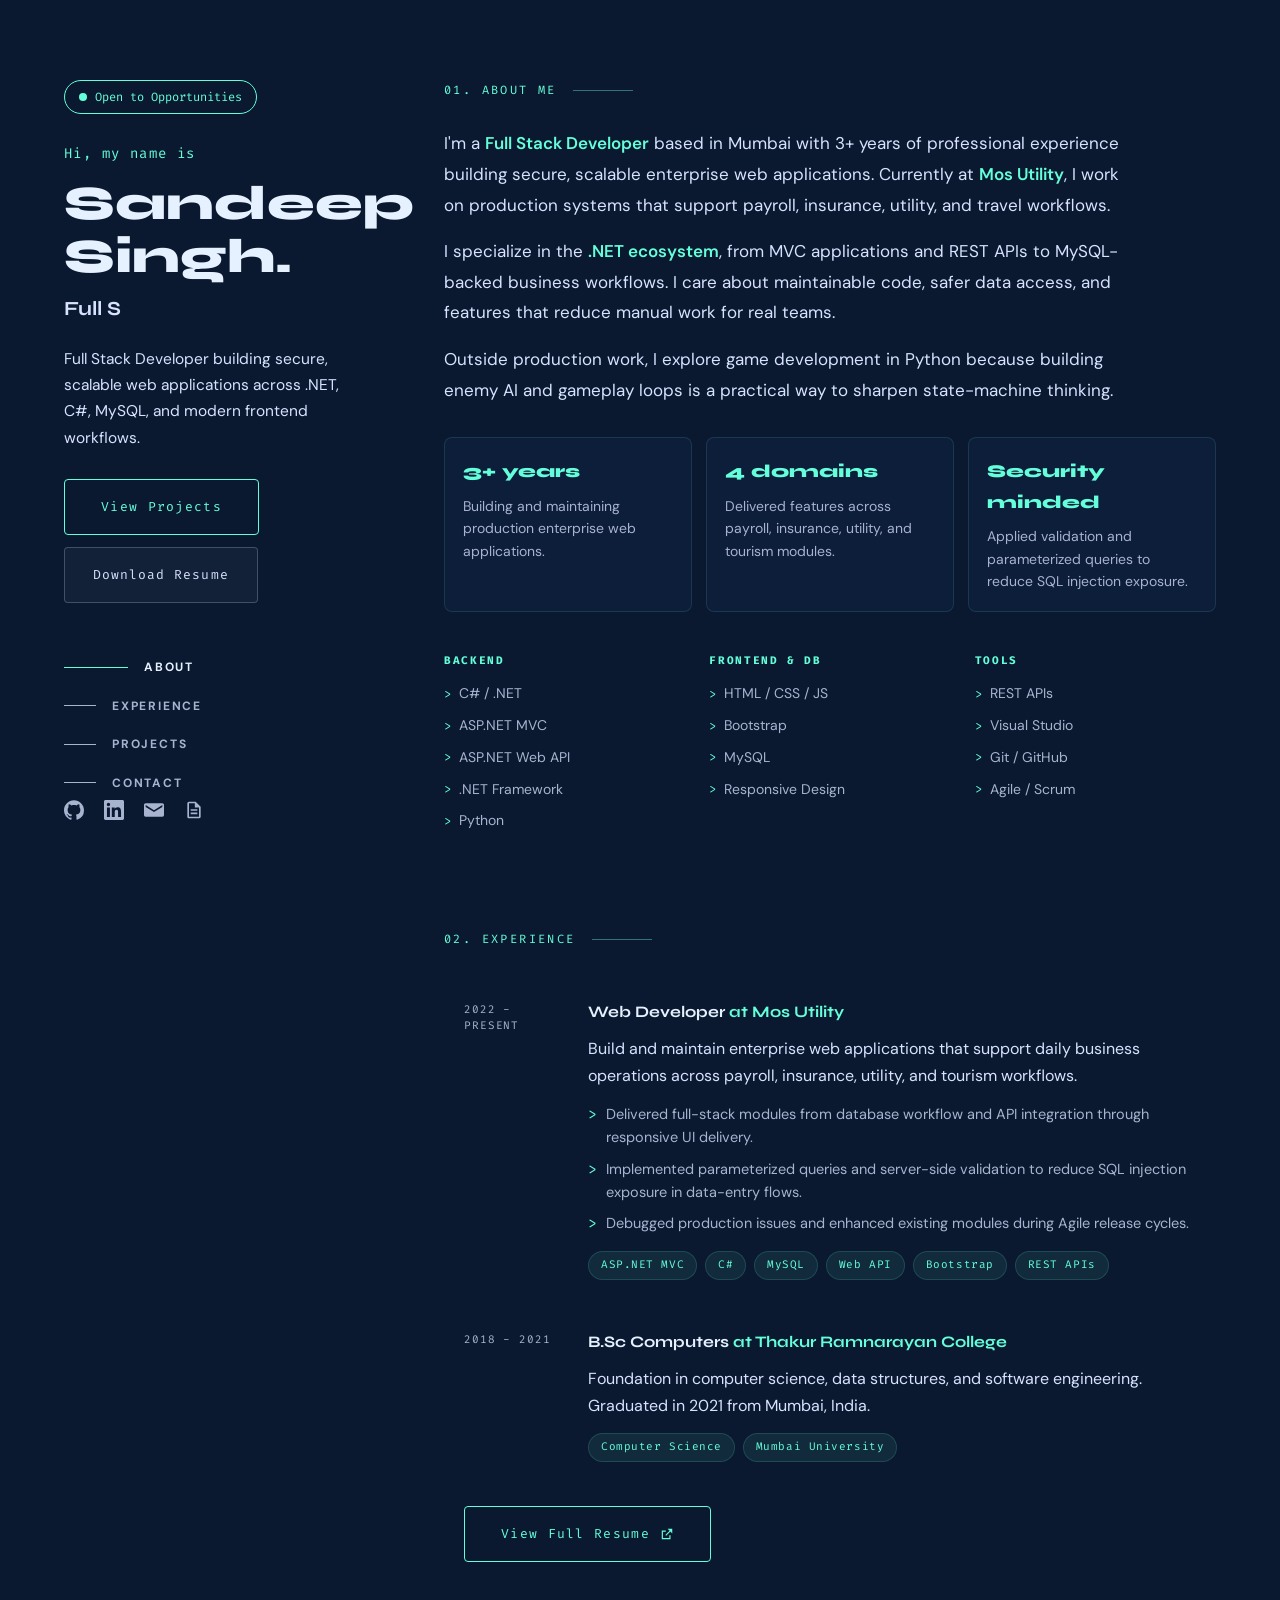
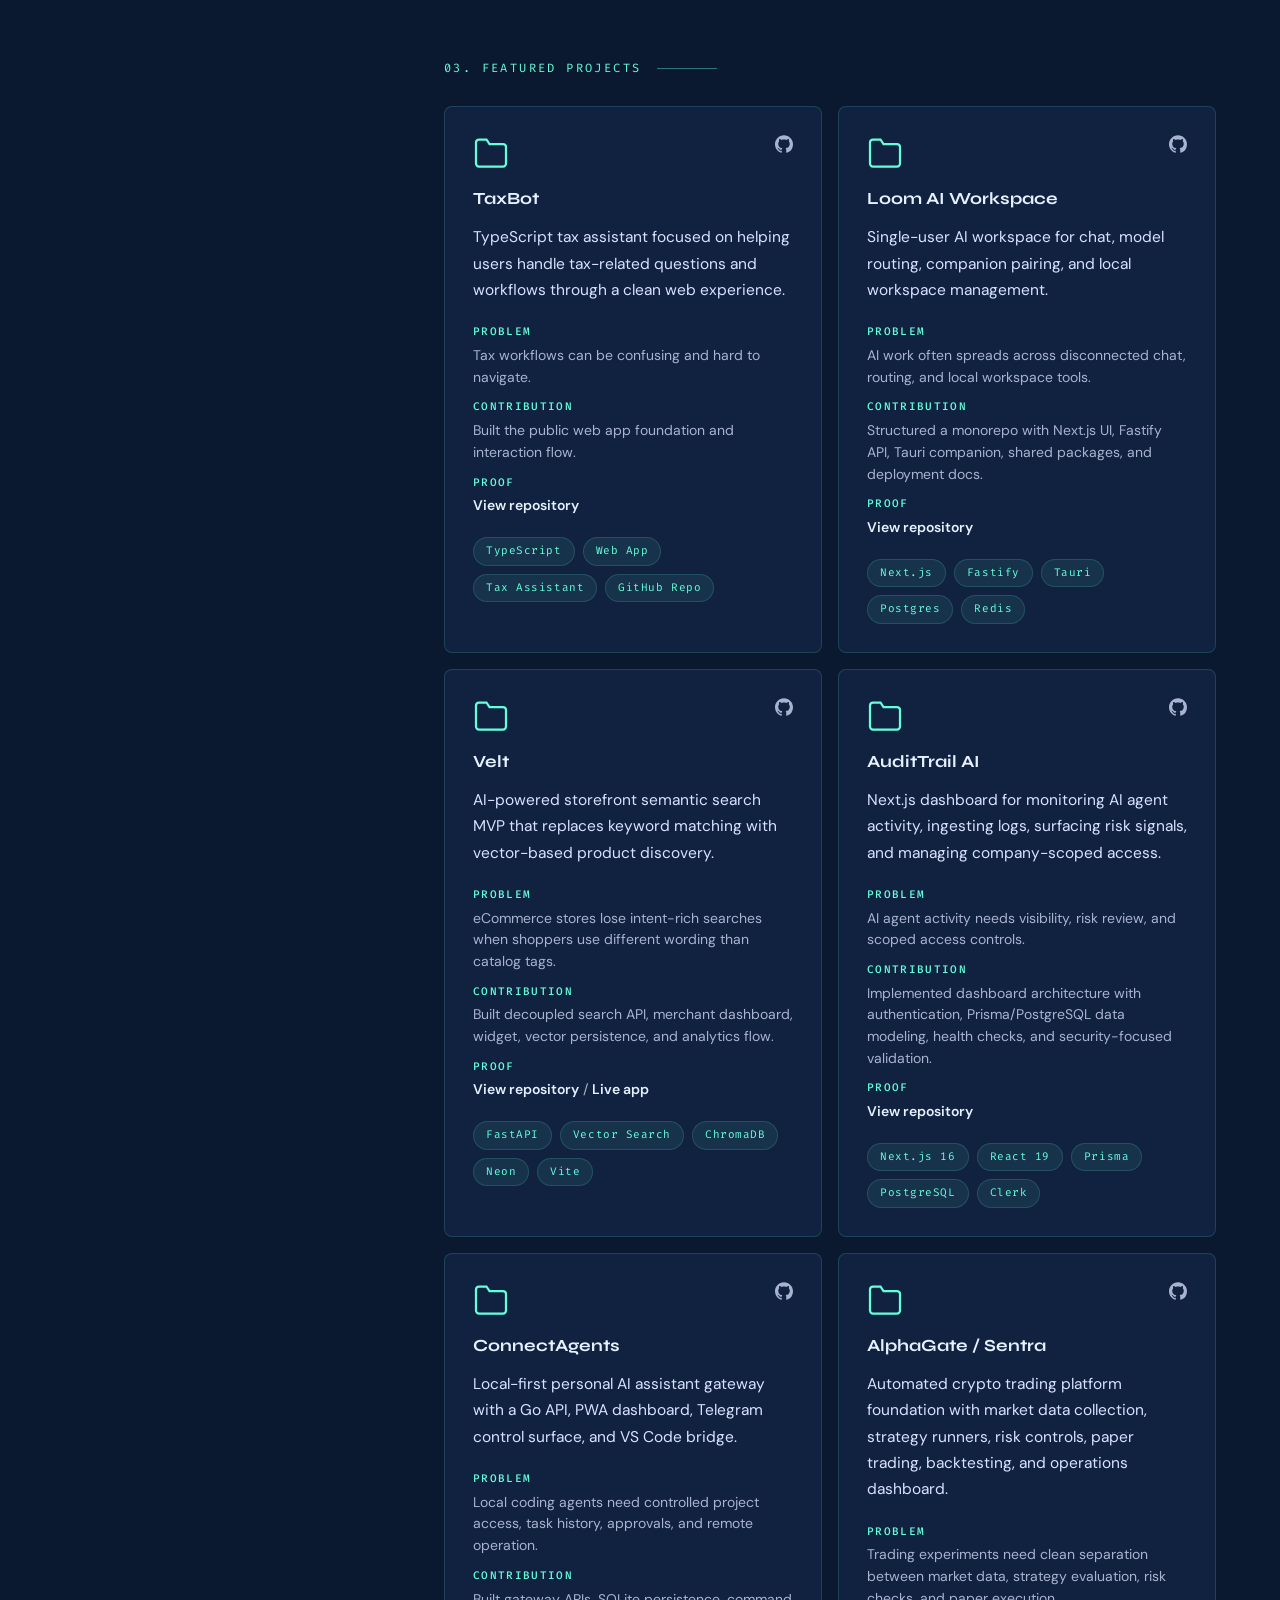
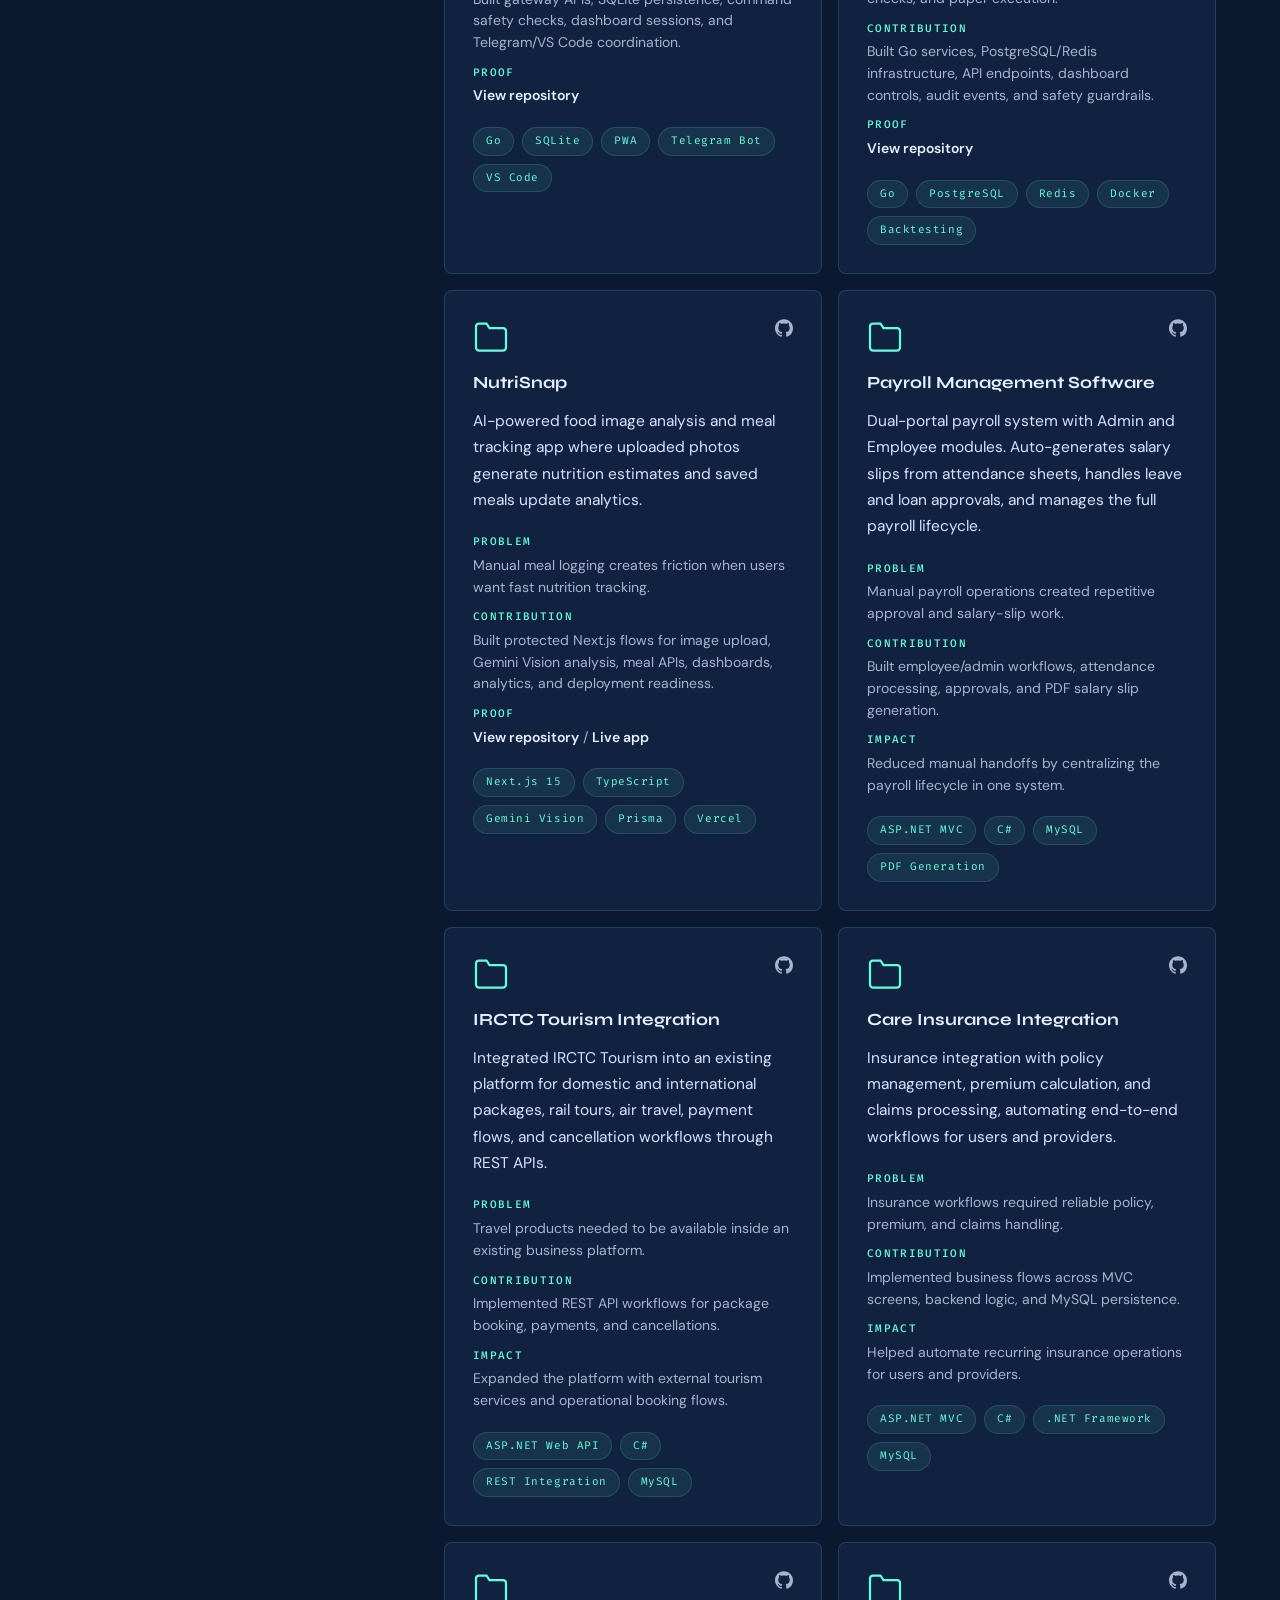
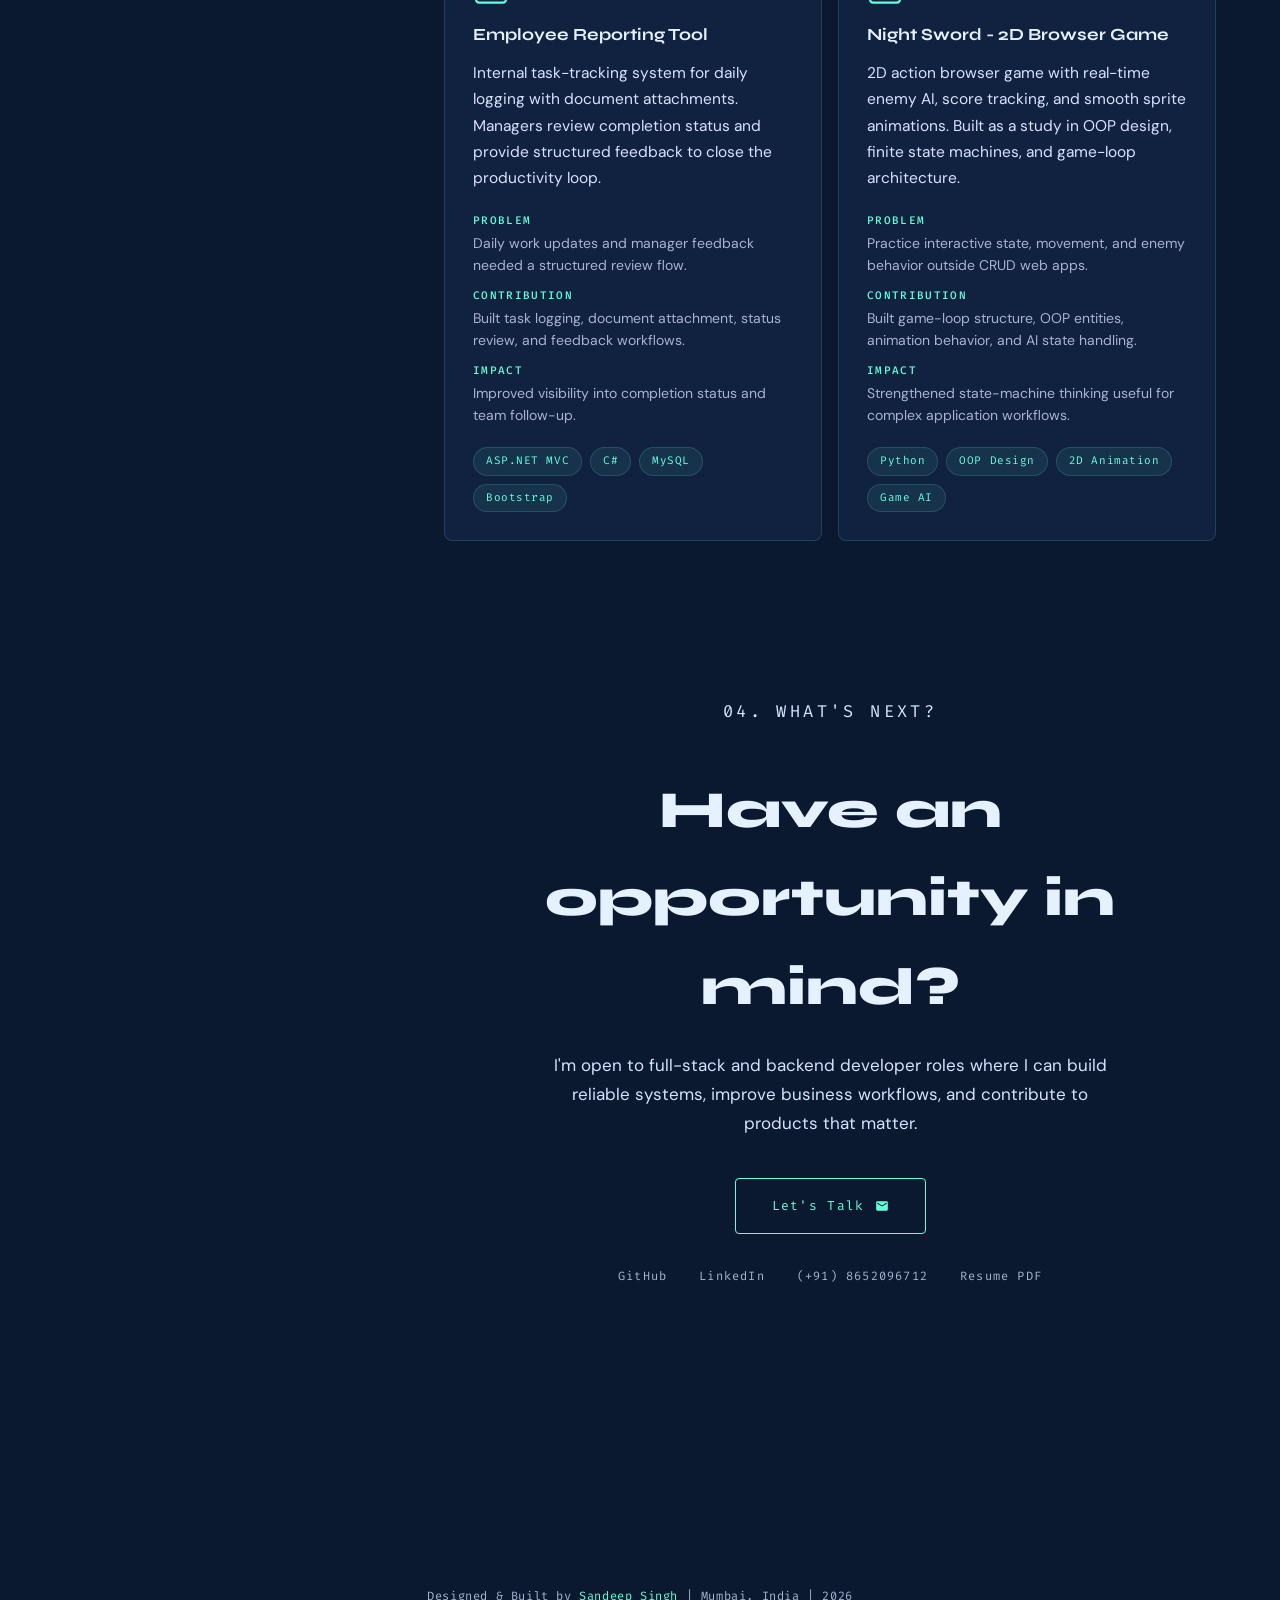
==== commit eb38e77b: "Update portfolio design and resume projects" ====
--- a/index.html
+++ b/index.html
@@ -26,8 +26,12 @@
           <h1>Sandeep<br />Singh.</h1>
           <p class="role"><span id="typed-role">Full Stack Developer</span></p>
           <p class="tagline">
-            I build secure, scalable web applications across the .NET ecosystem, with a focus on practical systems that support real business workflows.
-          </p>
+            Full Stack Developer building secure, scalable web applications across .NET, C#, MySQL, and modern frontend workflows.
+          </p>
+          <div class="hero-actions">
+            <a href="#projects" class="btn-primary">View Projects</a>
+            <a href="Resume_Sandeep.pdf" target="_blank" rel="noopener noreferrer" class="btn-secondary">Download Resume</a>
+          </div>
         </div>
 
         <nav class="sidebar-nav" aria-label="Primary navigation">
@@ -62,14 +66,29 @@
 
         <div class="fade-in">
           <p class="about-text">
-            I'm a <strong>Full Stack Developer</strong> based in Mumbai with 3+ years of professional experience building secure, scalable enterprise web applications. Currently at <strong>Mos Utility</strong>, I develop and maintain production systems that support daily business operations.
+            I'm a <strong>Full Stack Developer</strong> based in Mumbai with 3+ years of professional experience building secure, scalable enterprise web applications. Currently at <strong>Mos Utility</strong>, I work on production systems that support payroll, insurance, utility, and travel workflows.
           </p>
           <p class="about-text">
-            I specialize in the <strong>.NET ecosystem</strong>, from architecting MVC applications to building REST APIs, while staying sharp on the frontend with Bootstrap, HTML, CSS, and JavaScript. I care about clean architecture, parameterized queries, and systems that stay stable under real usage.
+            I specialize in the <strong>.NET ecosystem</strong>, from MVC applications and REST APIs to MySQL-backed business workflows. I care about maintainable code, safer data access, and features that reduce manual work for real teams.
           </p>
           <p class="about-text">
             Outside production work, I explore game development in Python because building enemy AI and gameplay loops is a practical way to sharpen state-machine thinking.
           </p>
+        </div>
+
+        <div class="impact-grid fade-in" aria-label="Professional highlights">
+          <div class="impact-item">
+            <span>3+ years</span>
+            <p>Building and maintaining production enterprise web applications.</p>
+          </div>
+          <div class="impact-item">
+            <span>4 domains</span>
+            <p>Delivered features across payroll, insurance, utility, and tourism modules.</p>
+          </div>
+          <div class="impact-item">
+            <span>Security minded</span>
+            <p>Applied validation and parameterized queries to reduce SQL injection exposure.</p>
+          </div>
         </div>
 
         <div class="skills-grid">
@@ -112,8 +131,13 @@
           <div class="exp-body">
             <h3>Web Developer <span class="company">at Mos Utility</span></h3>
             <p class="exp-desc">
-              Develop and maintain enterprise-grade web applications for utility operations, ensuring system stability and performance. Build full-stack features across payroll, insurance, and tourism integration modules, from database design to UI delivery. Implement parameterized queries and input validation across data-entry modules to reduce SQL injection risk.
+              Build and maintain enterprise web applications that support daily business operations across payroll, insurance, utility, and tourism workflows.
             </p>
+            <ul class="proof-list">
+              <li>Delivered full-stack modules from database workflow and API integration through responsive UI delivery.</li>
+              <li>Implemented parameterized queries and server-side validation to reduce SQL injection exposure in data-entry flows.</li>
+              <li>Debugged production issues and enhanced existing modules during Agile release cycles.</li>
+            </ul>
             <div class="tech-tags">
               <span class="tag">ASP.NET MVC</span>
               <span class="tag">C#</span>
@@ -146,7 +170,7 @@
       </section>
 
       <section id="projects">
-        <p class="section-label">03. Projects</p>
+        <p class="section-label">03. Featured Projects</p>
 
         <div class="projects-grid">
           <article class="project-card fade-in">
@@ -155,8 +179,103 @@
               <div class="project-links"><a href="https://github.com/Sandeep-S01/TaxBot" target="_blank" rel="noopener noreferrer" aria-label="TaxBot GitHub repository"><svg viewBox="0 0 24 24"><path d="M12 .3C5.37.3 0 5.67 0 12.3c0 5.3 3.44 9.8 8.21 11.39.6.11.82-.26.82-.58 0-.29-.01-1.04-.02-2.04-3.34.72-4.04-1.61-4.04-1.61-.55-1.39-1.33-1.76-1.33-1.76-1.09-.74.08-.73.08-.73 1.2.08 1.84 1.24 1.84 1.24 1.07 1.83 2.81 1.3 3.49.99.11-.78.42-1.3.76-1.6-2.67-.3-5.47-1.33-5.47-5.93 0-1.31.47-2.38 1.24-3.22-.12-.3-.54-1.52.12-3.18 0 0 1.01-.32 3.3 1.23.96-.27 1.98-.4 3-.4s2.04.13 3 .4c2.29-1.55 3.3-1.23 3.3-1.23.66 1.66.24 2.88.12 3.18.77.84 1.23 1.91 1.23 3.22 0 4.61-2.81 5.62-5.48 5.92.43.37.81 1.1.81 2.22 0 1.61-.01 2.9-.01 3.29 0 .32.22.7.82.58A12.01 12.01 0 0 0 24 12.3C24 5.67 18.63.3 12 .3Z" /></svg></a></div>
             </div>
             <h3>TaxBot</h3>
-            <p>TypeScript-based tax assistant project built as an important working repository, focused on helping users handle tax-related questions and workflows through a clean web experience.</p>
+            <p>TypeScript tax assistant focused on helping users handle tax-related questions and workflows through a clean web experience.</p>
+            <dl class="project-proof">
+              <div><dt>Problem</dt><dd>Tax workflows can be confusing and hard to navigate.</dd></div>
+              <div><dt>Contribution</dt><dd>Built the public web app foundation and interaction flow.</dd></div>
+              <div><dt>Proof</dt><dd><a href="https://github.com/Sandeep-S01/TaxBot" target="_blank" rel="noopener noreferrer">View repository</a></dd></div>
+            </dl>
             <div class="tech-tags"><span class="tag">TypeScript</span><span class="tag">Web App</span><span class="tag">Tax Assistant</span><span class="tag">GitHub Repo</span></div>
+          </article>
+
+          <article class="project-card fade-in">
+            <div class="project-card-header">
+              <div class="folder-icon" aria-hidden="true"><svg viewBox="0 0 24 24"><path d="M22 19a2 2 0 0 1-2 2H4a2 2 0 0 1-2-2V5a2 2 0 0 1 2-2h5l2 3h9a2 2 0 0 1 2 2v11Z" /></svg></div>
+              <div class="project-links"><a href="https://github.com/Sandeep-S01/loom" target="_blank" rel="noopener noreferrer" aria-label="Loom GitHub repository"><svg viewBox="0 0 24 24"><path d="M12 .3C5.37.3 0 5.67 0 12.3c0 5.3 3.44 9.8 8.21 11.39.6.11.82-.26.82-.58 0-.29-.01-1.04-.02-2.04-3.34.72-4.04-1.61-4.04-1.61-.55-1.39-1.33-1.76-1.33-1.76-1.09-.74.08-.73.08-.73 1.2.08 1.84 1.24 1.84 1.24 1.07 1.83 2.81 1.3 3.49.99.11-.78.42-1.3.76-1.6-2.67-.3-5.47-1.33-5.47-5.93 0-1.31.47-2.38 1.24-3.22-.12-.3-.54-1.52.12-3.18 0 0 1.01-.32 3.3 1.23.96-.27 1.98-.4 3-.4s2.04.13 3 .4c2.29-1.55 3.3-1.23 3.3-1.23.66 1.66.24 2.88.12 3.18.77.84 1.23 1.91 1.23 3.22 0 4.61-2.81 5.62-5.48 5.92.43.37.81 1.1.81 2.22 0 1.61-.01 2.9-.01 3.29 0 .32.22.7.82.58A12.01 12.01 0 0 0 24 12.3C24 5.67 18.63.3 12 .3Z" /></svg></a></div>
+            </div>
+            <h3>Loom AI Workspace</h3>
+            <p>Single-user AI workspace for chat, model routing, companion pairing, and local workspace management.</p>
+            <dl class="project-proof">
+              <div><dt>Problem</dt><dd>AI work often spreads across disconnected chat, routing, and local workspace tools.</dd></div>
+              <div><dt>Contribution</dt><dd>Structured a monorepo with Next.js UI, Fastify API, Tauri companion, shared packages, and deployment docs.</dd></div>
+              <div><dt>Proof</dt><dd><a href="https://github.com/Sandeep-S01/loom" target="_blank" rel="noopener noreferrer">View repository</a></dd></div>
+            </dl>
+            <div class="tech-tags"><span class="tag">Next.js</span><span class="tag">Fastify</span><span class="tag">Tauri</span><span class="tag">Postgres</span><span class="tag">Redis</span></div>
+          </article>
+
+          <article class="project-card fade-in">
+            <div class="project-card-header">
+              <div class="folder-icon" aria-hidden="true"><svg viewBox="0 0 24 24"><path d="M22 19a2 2 0 0 1-2 2H4a2 2 0 0 1-2-2V5a2 2 0 0 1 2-2h5l2 3h9a2 2 0 0 1 2 2v11Z" /></svg></div>
+              <div class="project-links"><a href="https://github.com/Sandeep-S01/Velt" target="_blank" rel="noopener noreferrer" aria-label="Velt GitHub repository"><svg viewBox="0 0 24 24"><path d="M12 .3C5.37.3 0 5.67 0 12.3c0 5.3 3.44 9.8 8.21 11.39.6.11.82-.26.82-.58 0-.29-.01-1.04-.02-2.04-3.34.72-4.04-1.61-4.04-1.61-.55-1.39-1.33-1.76-1.33-1.76-1.09-.74.08-.73.08-.73 1.2.08 1.84 1.24 1.84 1.24 1.07 1.83 2.81 1.3 3.49.99.11-.78.42-1.3.76-1.6-2.67-.3-5.47-1.33-5.47-5.93 0-1.31.47-2.38 1.24-3.22-.12-.3-.54-1.52.12-3.18 0 0 1.01-.32 3.3 1.23.96-.27 1.98-.4 3-.4s2.04.13 3 .4c2.29-1.55 3.3-1.23 3.3-1.23.66 1.66.24 2.88.12 3.18.77.84 1.23 1.91 1.23 3.22 0 4.61-2.81 5.62-5.48 5.92.43.37.81 1.1.81 2.22 0 1.61-.01 2.9-.01 3.29 0 .32.22.7.82.58A12.01 12.01 0 0 0 24 12.3C24 5.67 18.63.3 12 .3Z" /></svg></a></div>
+            </div>
+            <h3>Velt</h3>
+            <p>AI-powered storefront semantic search MVP that replaces keyword matching with vector-based product discovery.</p>
+            <dl class="project-proof">
+              <div><dt>Problem</dt><dd>eCommerce stores lose intent-rich searches when shoppers use different wording than catalog tags.</dd></div>
+              <div><dt>Contribution</dt><dd>Built decoupled search API, merchant dashboard, widget, vector persistence, and analytics flow.</dd></div>
+              <div><dt>Proof</dt><dd><a href="https://github.com/Sandeep-S01/Velt" target="_blank" rel="noopener noreferrer">View repository</a> / <a href="https://velt-gamma.vercel.app" target="_blank" rel="noopener noreferrer">Live app</a></dd></div>
+            </dl>
+            <div class="tech-tags"><span class="tag">FastAPI</span><span class="tag">Vector Search</span><span class="tag">ChromaDB</span><span class="tag">Neon</span><span class="tag">Vite</span></div>
+          </article>
+
+          <article class="project-card fade-in">
+            <div class="project-card-header">
+              <div class="folder-icon" aria-hidden="true"><svg viewBox="0 0 24 24"><path d="M22 19a2 2 0 0 1-2 2H4a2 2 0 0 1-2-2V5a2 2 0 0 1 2-2h5l2 3h9a2 2 0 0 1 2 2v11Z" /></svg></div>
+              <div class="project-links"><a href="https://github.com/Sandeep-S01/AuditTrailAI" target="_blank" rel="noopener noreferrer" aria-label="AuditTrail AI GitHub repository"><svg viewBox="0 0 24 24"><path d="M12 .3C5.37.3 0 5.67 0 12.3c0 5.3 3.44 9.8 8.21 11.39.6.11.82-.26.82-.58 0-.29-.01-1.04-.02-2.04-3.34.72-4.04-1.61-4.04-1.61-.55-1.39-1.33-1.76-1.33-1.76-1.09-.74.08-.73.08-.73 1.2.08 1.84 1.24 1.84 1.24 1.07 1.83 2.81 1.3 3.49.99.11-.78.42-1.3.76-1.6-2.67-.3-5.47-1.33-5.47-5.93 0-1.31.47-2.38 1.24-3.22-.12-.3-.54-1.52.12-3.18 0 0 1.01-.32 3.3 1.23.96-.27 1.98-.4 3-.4s2.04.13 3 .4c2.29-1.55 3.3-1.23 3.3-1.23.66 1.66.24 2.88.12 3.18.77.84 1.23 1.91 1.23 3.22 0 4.61-2.81 5.62-5.48 5.92.43.37.81 1.1.81 2.22 0 1.61-.01 2.9-.01 3.29 0 .32.22.7.82.58A12.01 12.01 0 0 0 24 12.3C24 5.67 18.63.3 12 .3Z" /></svg></a></div>
+            </div>
+            <h3>AuditTrail AI</h3>
+            <p>Next.js dashboard for monitoring AI agent activity, ingesting logs, surfacing risk signals, and managing company-scoped access.</p>
+            <dl class="project-proof">
+              <div><dt>Problem</dt><dd>AI agent activity needs visibility, risk review, and scoped access controls.</dd></div>
+              <div><dt>Contribution</dt><dd>Implemented dashboard architecture with authentication, Prisma/PostgreSQL data modeling, health checks, and security-focused validation.</dd></div>
+              <div><dt>Proof</dt><dd><a href="https://github.com/Sandeep-S01/AuditTrailAI" target="_blank" rel="noopener noreferrer">View repository</a></dd></div>
+            </dl>
+            <div class="tech-tags"><span class="tag">Next.js 16</span><span class="tag">React 19</span><span class="tag">Prisma</span><span class="tag">PostgreSQL</span><span class="tag">Clerk</span></div>
+          </article>
+
+          <article class="project-card fade-in">
+            <div class="project-card-header">
+              <div class="folder-icon" aria-hidden="true"><svg viewBox="0 0 24 24"><path d="M22 19a2 2 0 0 1-2 2H4a2 2 0 0 1-2-2V5a2 2 0 0 1 2-2h5l2 3h9a2 2 0 0 1 2 2v11Z" /></svg></div>
+              <div class="project-links"><a href="https://github.com/Sandeep-S01/ConnectAgents" target="_blank" rel="noopener noreferrer" aria-label="ConnectAgents GitHub repository"><svg viewBox="0 0 24 24"><path d="M12 .3C5.37.3 0 5.67 0 12.3c0 5.3 3.44 9.8 8.21 11.39.6.11.82-.26.82-.58 0-.29-.01-1.04-.02-2.04-3.34.72-4.04-1.61-4.04-1.61-.55-1.39-1.33-1.76-1.33-1.76-1.09-.74.08-.73.08-.73 1.2.08 1.84 1.24 1.84 1.24 1.07 1.83 2.81 1.3 3.49.99.11-.78.42-1.3.76-1.6-2.67-.3-5.47-1.33-5.47-5.93 0-1.31.47-2.38 1.24-3.22-.12-.3-.54-1.52.12-3.18 0 0 1.01-.32 3.3 1.23.96-.27 1.98-.4 3-.4s2.04.13 3 .4c2.29-1.55 3.3-1.23 3.3-1.23.66 1.66.24 2.88.12 3.18.77.84 1.23 1.91 1.23 3.22 0 4.61-2.81 5.62-5.48 5.92.43.37.81 1.1.81 2.22 0 1.61-.01 2.9-.01 3.29 0 .32.22.7.82.58A12.01 12.01 0 0 0 24 12.3C24 5.67 18.63.3 12 .3Z" /></svg></a></div>
+            </div>
+            <h3>ConnectAgents</h3>
+            <p>Local-first personal AI assistant gateway with a Go API, PWA dashboard, Telegram control surface, and VS Code bridge.</p>
+            <dl class="project-proof">
+              <div><dt>Problem</dt><dd>Local coding agents need controlled project access, task history, approvals, and remote operation.</dd></div>
+              <div><dt>Contribution</dt><dd>Built gateway APIs, SQLite persistence, command safety checks, dashboard sessions, and Telegram/VS Code coordination.</dd></div>
+              <div><dt>Proof</dt><dd><a href="https://github.com/Sandeep-S01/ConnectAgents" target="_blank" rel="noopener noreferrer">View repository</a></dd></div>
+            </dl>
+            <div class="tech-tags"><span class="tag">Go</span><span class="tag">SQLite</span><span class="tag">PWA</span><span class="tag">Telegram Bot</span><span class="tag">VS Code</span></div>
+          </article>
+
+          <article class="project-card fade-in">
+            <div class="project-card-header">
+              <div class="folder-icon" aria-hidden="true"><svg viewBox="0 0 24 24"><path d="M22 19a2 2 0 0 1-2 2H4a2 2 0 0 1-2-2V5a2 2 0 0 1 2-2h5l2 3h9a2 2 0 0 1 2 2v11Z" /></svg></div>
+              <div class="project-links"><a href="https://github.com/Sandeep-S01/AlphaGate" target="_blank" rel="noopener noreferrer" aria-label="AlphaGate GitHub repository"><svg viewBox="0 0 24 24"><path d="M12 .3C5.37.3 0 5.67 0 12.3c0 5.3 3.44 9.8 8.21 11.39.6.11.82-.26.82-.58 0-.29-.01-1.04-.02-2.04-3.34.72-4.04-1.61-4.04-1.61-.55-1.39-1.33-1.76-1.33-1.76-1.09-.74.08-.73.08-.73 1.2.08 1.84 1.24 1.84 1.24 1.07 1.83 2.81 1.3 3.49.99.11-.78.42-1.3.76-1.6-2.67-.3-5.47-1.33-5.47-5.93 0-1.31.47-2.38 1.24-3.22-.12-.3-.54-1.52.12-3.18 0 0 1.01-.32 3.3 1.23.96-.27 1.98-.4 3-.4s2.04.13 3 .4c2.29-1.55 3.3-1.23 3.3-1.23.66 1.66.24 2.88.12 3.18.77.84 1.23 1.91 1.23 3.22 0 4.61-2.81 5.62-5.48 5.92.43.37.81 1.1.81 2.22 0 1.61-.01 2.9-.01 3.29 0 .32.22.7.82.58A12.01 12.01 0 0 0 24 12.3C24 5.67 18.63.3 12 .3Z" /></svg></a></div>
+            </div>
+            <h3>AlphaGate / Sentra</h3>
+            <p>Automated crypto trading platform foundation with market data collection, strategy runners, risk controls, paper trading, backtesting, and operations dashboard.</p>
+            <dl class="project-proof">
+              <div><dt>Problem</dt><dd>Trading experiments need clean separation between market data, strategy evaluation, risk checks, and paper execution.</dd></div>
+              <div><dt>Contribution</dt><dd>Built Go services, PostgreSQL/Redis infrastructure, API endpoints, dashboard controls, audit events, and safety guardrails.</dd></div>
+              <div><dt>Proof</dt><dd><a href="https://github.com/Sandeep-S01/AlphaGate" target="_blank" rel="noopener noreferrer">View repository</a></dd></div>
+            </dl>
+            <div class="tech-tags"><span class="tag">Go</span><span class="tag">PostgreSQL</span><span class="tag">Redis</span><span class="tag">Docker</span><span class="tag">Backtesting</span></div>
+          </article>
+
+          <article class="project-card fade-in">
+            <div class="project-card-header">
+              <div class="folder-icon" aria-hidden="true"><svg viewBox="0 0 24 24"><path d="M22 19a2 2 0 0 1-2 2H4a2 2 0 0 1-2-2V5a2 2 0 0 1 2-2h5l2 3h9a2 2 0 0 1 2 2v11Z" /></svg></div>
+              <div class="project-links"><a href="https://github.com/Sandeep-S01/NutriSnap" target="_blank" rel="noopener noreferrer" aria-label="NutriSnap GitHub repository"><svg viewBox="0 0 24 24"><path d="M12 .3C5.37.3 0 5.67 0 12.3c0 5.3 3.44 9.8 8.21 11.39.6.11.82-.26.82-.58 0-.29-.01-1.04-.02-2.04-3.34.72-4.04-1.61-4.04-1.61-.55-1.39-1.33-1.76-1.33-1.76-1.09-.74.08-.73.08-.73 1.2.08 1.84 1.24 1.84 1.24 1.07 1.83 2.81 1.3 3.49.99.11-.78.42-1.3.76-1.6-2.67-.3-5.47-1.33-5.47-5.93 0-1.31.47-2.38 1.24-3.22-.12-.3-.54-1.52.12-3.18 0 0 1.01-.32 3.3 1.23.96-.27 1.98-.4 3-.4s2.04.13 3 .4c2.29-1.55 3.3-1.23 3.3-1.23.66 1.66.24 2.88.12 3.18.77.84 1.23 1.91 1.23 3.22 0 4.61-2.81 5.62-5.48 5.92.43.37.81 1.1.81 2.22 0 1.61-.01 2.9-.01 3.29 0 .32.22.7.82.58A12.01 12.01 0 0 0 24 12.3C24 5.67 18.63.3 12 .3Z" /></svg></a></div>
+            </div>
+            <h3>NutriSnap</h3>
+            <p>AI-powered food image analysis and meal tracking app where uploaded photos generate nutrition estimates and saved meals update analytics.</p>
+            <dl class="project-proof">
+              <div><dt>Problem</dt><dd>Manual meal logging creates friction when users want fast nutrition tracking.</dd></div>
+              <div><dt>Contribution</dt><dd>Built protected Next.js flows for image upload, Gemini Vision analysis, meal APIs, dashboards, analytics, and deployment readiness.</dd></div>
+              <div><dt>Proof</dt><dd><a href="https://github.com/Sandeep-S01/NutriSnap" target="_blank" rel="noopener noreferrer">View repository</a> / <a href="https://nutrisnap-sable.vercel.app" target="_blank" rel="noopener noreferrer">Live app</a></dd></div>
+            </dl>
+            <div class="tech-tags"><span class="tag">Next.js 15</span><span class="tag">TypeScript</span><span class="tag">Gemini Vision</span><span class="tag">Prisma</span><span class="tag">Vercel</span></div>
           </article>
 
           <article class="project-card fade-in">
@@ -166,6 +285,11 @@
             </div>
             <h3>Payroll Management Software</h3>
             <p>Dual-portal payroll system with Admin and Employee modules. Auto-generates salary slips from attendance sheets, handles leave and loan approvals, and manages the full payroll lifecycle.</p>
+            <dl class="project-proof">
+              <div><dt>Problem</dt><dd>Manual payroll operations created repetitive approval and salary-slip work.</dd></div>
+              <div><dt>Contribution</dt><dd>Built employee/admin workflows, attendance processing, approvals, and PDF salary slip generation.</dd></div>
+              <div><dt>Impact</dt><dd>Reduced manual handoffs by centralizing the payroll lifecycle in one system.</dd></div>
+            </dl>
             <div class="tech-tags"><span class="tag">ASP.NET MVC</span><span class="tag">C#</span><span class="tag">MySQL</span><span class="tag">PDF Generation</span></div>
           </article>
 
@@ -176,6 +300,11 @@
             </div>
             <h3>IRCTC Tourism Integration</h3>
             <p>Integrated IRCTC Tourism into an existing platform for domestic and international packages, rail tours, air travel, payment flows, and cancellation workflows through REST APIs.</p>
+            <dl class="project-proof">
+              <div><dt>Problem</dt><dd>Travel products needed to be available inside an existing business platform.</dd></div>
+              <div><dt>Contribution</dt><dd>Implemented REST API workflows for package booking, payments, and cancellations.</dd></div>
+              <div><dt>Impact</dt><dd>Expanded the platform with external tourism services and operational booking flows.</dd></div>
+            </dl>
             <div class="tech-tags"><span class="tag">ASP.NET Web API</span><span class="tag">C#</span><span class="tag">REST Integration</span><span class="tag">MySQL</span></div>
           </article>
 
@@ -184,8 +313,13 @@
               <div class="folder-icon" aria-hidden="true"><svg viewBox="0 0 24 24"><path d="M22 19a2 2 0 0 1-2 2H4a2 2 0 0 1-2-2V5a2 2 0 0 1 2-2h5l2 3h9a2 2 0 0 1 2 2v11Z" /></svg></div>
               <div class="project-links"><a href="https://github.com/Sandeep-S01" target="_blank" rel="noopener noreferrer" aria-label="GitHub profile"><svg viewBox="0 0 24 24"><path d="M12 .3C5.37.3 0 5.67 0 12.3c0 5.3 3.44 9.8 8.21 11.39.6.11.82-.26.82-.58 0-.29-.01-1.04-.02-2.04-3.34.72-4.04-1.61-4.04-1.61-.55-1.39-1.33-1.76-1.33-1.76-1.09-.74.08-.73.08-.73 1.2.08 1.84 1.24 1.84 1.24 1.07 1.83 2.81 1.3 3.49.99.11-.78.42-1.3.76-1.6-2.67-.3-5.47-1.33-5.47-5.93 0-1.31.47-2.38 1.24-3.22-.12-.3-.54-1.52.12-3.18 0 0 1.01-.32 3.3 1.23.96-.27 1.98-.4 3-.4s2.04.13 3 .4c2.29-1.55 3.3-1.23 3.3-1.23.66 1.66.24 2.88.12 3.18.77.84 1.23 1.91 1.23 3.22 0 4.61-2.81 5.62-5.48 5.92.43.37.81 1.1.81 2.22 0 1.61-.01 2.9-.01 3.29 0 .32.22.7.82.58A12.01 12.01 0 0 0 24 12.3C24 5.67 18.63.3 12 .3Z" /></svg></a></div>
             </div>
-            <h3>Car Insurance Platform</h3>
-            <p>Insurance platform with policy management, premium calculation, and claims processing, automating end-to-end workflows for users and providers.</p>
+            <h3>Care Insurance Integration</h3>
+            <p>Insurance integration with policy management, premium calculation, and claims processing, automating end-to-end workflows for users and providers.</p>
+            <dl class="project-proof">
+              <div><dt>Problem</dt><dd>Insurance workflows required reliable policy, premium, and claims handling.</dd></div>
+              <div><dt>Contribution</dt><dd>Implemented business flows across MVC screens, backend logic, and MySQL persistence.</dd></div>
+              <div><dt>Impact</dt><dd>Helped automate recurring insurance operations for users and providers.</dd></div>
+            </dl>
             <div class="tech-tags"><span class="tag">ASP.NET MVC</span><span class="tag">C#</span><span class="tag">.NET Framework</span><span class="tag">MySQL</span></div>
           </article>
 
@@ -196,6 +330,11 @@
             </div>
             <h3>Employee Reporting Tool</h3>
             <p>Internal task-tracking system for daily logging with document attachments. Managers review completion status and provide structured feedback to close the productivity loop.</p>
+            <dl class="project-proof">
+              <div><dt>Problem</dt><dd>Daily work updates and manager feedback needed a structured review flow.</dd></div>
+              <div><dt>Contribution</dt><dd>Built task logging, document attachment, status review, and feedback workflows.</dd></div>
+              <div><dt>Impact</dt><dd>Improved visibility into completion status and team follow-up.</dd></div>
+            </dl>
             <div class="tech-tags"><span class="tag">ASP.NET MVC</span><span class="tag">C#</span><span class="tag">MySQL</span><span class="tag">Bootstrap</span></div>
           </article>
 
@@ -206,6 +345,11 @@
             </div>
             <h3>Night Sword - 2D Browser Game</h3>
             <p>2D action browser game with real-time enemy AI, score tracking, and smooth sprite animations. Built as a study in OOP design, finite state machines, and game-loop architecture.</p>
+            <dl class="project-proof">
+              <div><dt>Problem</dt><dd>Practice interactive state, movement, and enemy behavior outside CRUD web apps.</dd></div>
+              <div><dt>Contribution</dt><dd>Built game-loop structure, OOP entities, animation behavior, and AI state handling.</dd></div>
+              <div><dt>Impact</dt><dd>Strengthened state-machine thinking useful for complex application workflows.</dd></div>
+            </dl>
             <div class="tech-tags"><span class="tag">Python</span><span class="tag">OOP Design</span><span class="tag">2D Animation</span><span class="tag">Game AI</span></div>
           </article>
         </div>
@@ -214,12 +358,12 @@
       <section id="contact">
         <div class="contact-section">
           <p class="section-label">04. What's Next?</p>
-          <h2>Get In Touch</h2>
+          <h2>Have an opportunity in mind?</h2>
           <p>
-            I'm currently open to full-stack and backend developer roles at product companies and big tech. Whether you have a role in mind, a question, or just want to say hello, my inbox is open.
+            I'm open to full-stack and backend developer roles where I can build reliable systems, improve business workflows, and contribute to products that matter.
           </p>
           <a href="mailto:sandeepsingh19480@gmail.com" class="btn-primary">
-            Say Hello
+            Let's Talk
             <svg width="14" height="14" viewBox="0 0 24 24" fill="currentColor" aria-hidden="true"><path d="M20 4H4c-1.1 0-2 .9-2 2v12c0 1.1.9 2 2 2h16c1.1 0 2-.9 2-2V6c0-1.1-.9-2-2-2Zm0 4-8 5-8-5V6l8 5 8-5v2Z" /></svg>
           </a>
 
--- a/style.css
+++ b/style.css
@@ -4,8 +4,9 @@
   --bg-3: #1d3461;
   --accent: #64ffda;
   --accent-dim: rgba(100, 255, 218, 0.1);
-  --text: #ccd6f6;
-  --text-dim: #8892b0;
+  --text: #d8e2ff;
+  --text-dim: #a8b3cf;
+  --text-muted: #8e9ab8;
   --white: #e6f1ff;
   --tag-bg: rgba(100, 255, 218, 0.08);
   --border: rgba(100, 255, 218, 0.15);
@@ -34,7 +35,8 @@
   background: var(--bg);
   color: var(--text);
   font-family: var(--font-body);
-  line-height: 1.6;
+  font-size: 17px;
+  line-height: 1.7;
   overflow-x: hidden;
 }
 
@@ -42,6 +44,11 @@
   color: inherit;
   text-decoration: none;
   transition: var(--transition);
+}
+
+a:focus-visible {
+  outline: 2px solid var(--accent);
+  outline-offset: 4px;
 }
 
 ul {
@@ -145,15 +152,22 @@
   margin-bottom: 20px;
   color: var(--text);
   font-family: var(--font-head);
-  font-size: 18px;
+  font-size: 20px;
   font-weight: 700;
 }
 
 .sidebar-header .tagline {
   max-width: 300px;
-  color: var(--text-dim);
-  font-size: 14px;
+  color: var(--text);
+  font-size: 15.5px;
   line-height: 1.7;
+}
+
+.hero-actions {
+  display: flex;
+  flex-wrap: wrap;
+  gap: 12px;
+  margin-top: 28px;
 }
 
 .sidebar-nav {
@@ -249,9 +263,9 @@
 
 .about-text {
   width: 100%;
-  max-width: 640px;
-  color: var(--text-dim);
-  font-size: 15px;
+  max-width: 680px;
+  color: var(--text);
+  font-size: 17px;
   line-height: 1.8;
   overflow-wrap: break-word;
 }
@@ -263,6 +277,35 @@
 .about-text strong {
   color: var(--accent);
   font-weight: 600;
+}
+
+.impact-grid {
+  display: grid;
+  grid-template-columns: repeat(3, minmax(0, 1fr));
+  gap: 14px;
+  margin-top: 32px;
+}
+
+.impact-item {
+  padding: 18px;
+  border: 1px solid rgba(100, 255, 218, 0.12);
+  border-radius: 8px;
+  background: rgba(17, 34, 64, 0.64);
+}
+
+.impact-item span {
+  display: block;
+  margin-bottom: 8px;
+  color: var(--accent);
+  font-family: var(--font-head);
+  font-size: 18px;
+  font-weight: 800;
+}
+
+.impact-item p {
+  color: var(--text-dim);
+  font-size: 14px;
+  line-height: 1.6;
 }
 
 .skills-grid {
@@ -292,7 +335,7 @@
   align-items: center;
   gap: 8px;
   color: var(--text-dim);
-  font-size: 13px;
+  font-size: 14px;
 }
 
 .skill-group li::before {
@@ -345,10 +388,32 @@
 
 .exp-desc {
   margin: 10px 0 14px;
-  color: var(--text-dim);
-  font-size: 14px;
+  color: var(--text);
+  font-size: 16px;
   line-height: 1.7;
   overflow-wrap: break-word;
+}
+
+.proof-list {
+  display: grid;
+  gap: 8px;
+  margin: 12px 0 16px;
+}
+
+.proof-list li {
+  position: relative;
+  padding-left: 18px;
+  color: var(--text-dim);
+  font-size: 14.5px;
+  line-height: 1.6;
+}
+
+.proof-list li::before {
+  content: ">";
+  position: absolute;
+  left: 0;
+  color: var(--accent);
+  font-family: var(--mono);
 }
 
 .tech-tags {
@@ -467,10 +532,45 @@
 
 .project-card p {
   margin-bottom: 20px;
-  color: var(--text-dim);
-  font-size: 14px;
+  color: var(--text);
+  font-size: 15.5px;
   line-height: 1.7;
   overflow-wrap: break-word;
+}
+
+.project-proof {
+  display: grid;
+  gap: 10px;
+  margin-bottom: 20px;
+}
+
+.project-proof div {
+  display: grid;
+  gap: 3px;
+}
+
+.project-proof dt {
+  color: var(--accent);
+  font-family: var(--mono);
+  font-size: 11px;
+  font-weight: 500;
+  letter-spacing: 0.12em;
+  text-transform: uppercase;
+}
+
+.project-proof dd {
+  color: var(--text-dim);
+  font-size: 14px;
+  line-height: 1.55;
+}
+
+.project-proof a {
+  color: var(--white);
+  font-weight: 600;
+}
+
+.project-proof a:hover {
+  color: var(--accent);
 }
 
 .contact-section {
@@ -495,10 +595,10 @@
 }
 
 .contact-section p {
-  max-width: 500px;
+  max-width: 560px;
   margin: 0 auto 40px;
-  color: var(--text-dim);
-  font-size: 15px;
+  color: var(--text);
+  font-size: 17px;
   line-height: 1.7;
   overflow-wrap: break-word;
 }
@@ -506,6 +606,7 @@
 .btn-primary {
   display: inline-flex;
   align-items: center;
+  justify-content: center;
   gap: 10px;
   padding: 16px 36px;
   border: 1px solid var(--accent);
@@ -515,11 +616,30 @@
   font-family: var(--mono);
   font-size: 13px;
   letter-spacing: 0.1em;
-}
-
-.btn-primary:hover {
+  min-height: 52px;
+}
+
+.btn-secondary {
+  display: inline-flex;
+  align-items: center;
+  justify-content: center;
+  gap: 10px;
+  padding: 16px 28px;
+  border: 1px solid rgba(216, 226, 255, 0.24);
+  border-radius: 4px;
+  background: rgba(216, 226, 255, 0.04);
+  color: var(--text);
+  font-family: var(--mono);
+  font-size: 13px;
+  letter-spacing: 0.08em;
+  min-height: 52px;
+}
+
+.btn-primary:hover,
+.btn-secondary:hover {
   background: var(--accent-dim);
   box-shadow: 0 8px 24px rgba(100, 255, 218, 0.15);
+  color: var(--accent);
   transform: translateY(-3px);
 }
 
@@ -603,6 +723,10 @@
     margin-top: 32px;
   }
 
+  .sidebar-header .tagline {
+    max-width: 640px;
+  }
+
   .main-content {
     width: 100%;
     max-width: 100%;
@@ -613,6 +737,10 @@
     grid-template-columns: repeat(2, 1fr);
   }
 
+  .impact-grid {
+    grid-template-columns: 1fr;
+  }
+
   .projects-grid {
     grid-template-columns: 1fr;
   }
@@ -628,6 +756,19 @@
     padding: 0 20px;
   }
 
+  body {
+    font-size: 16px;
+  }
+
+  .hero-actions {
+    width: 100%;
+  }
+
+  .hero-actions .btn-primary,
+  .hero-actions .btn-secondary {
+    width: 100%;
+  }
+
   .skills-grid {
     grid-template-columns: 1fr;
   }
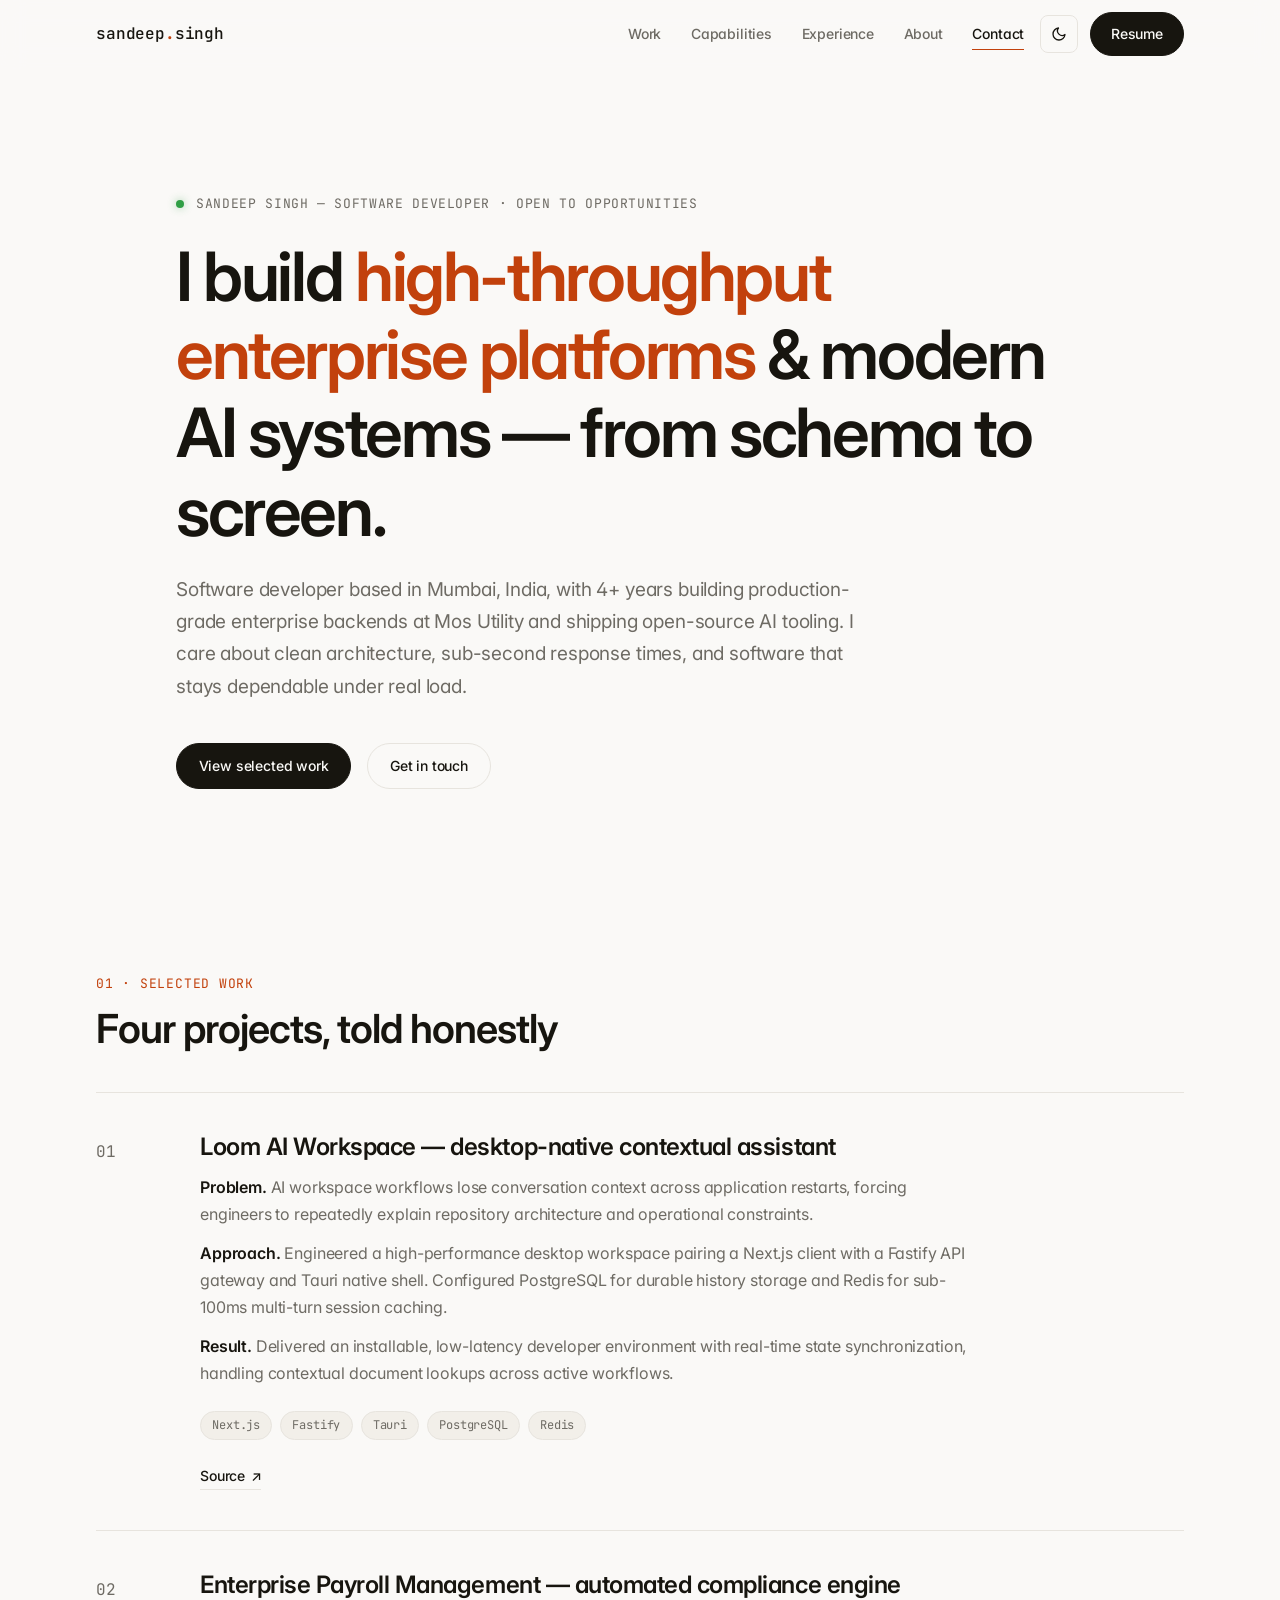
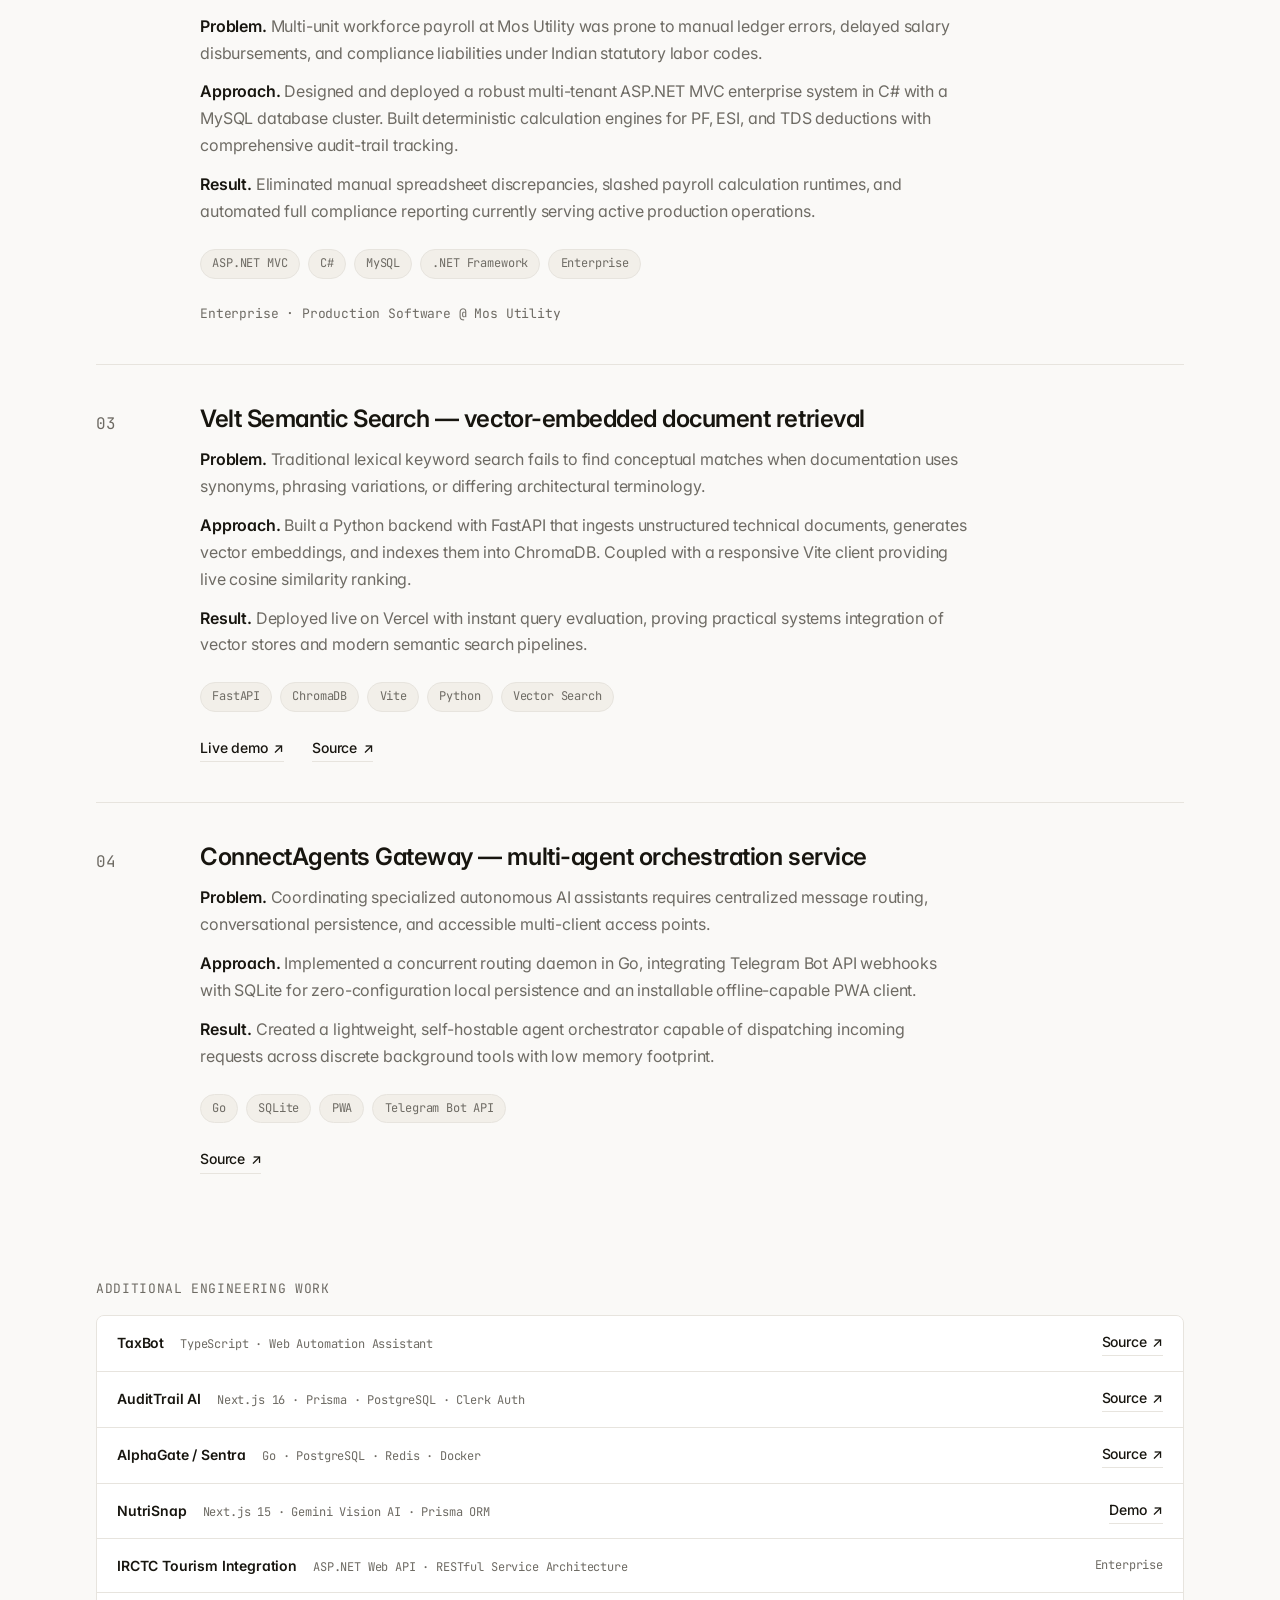
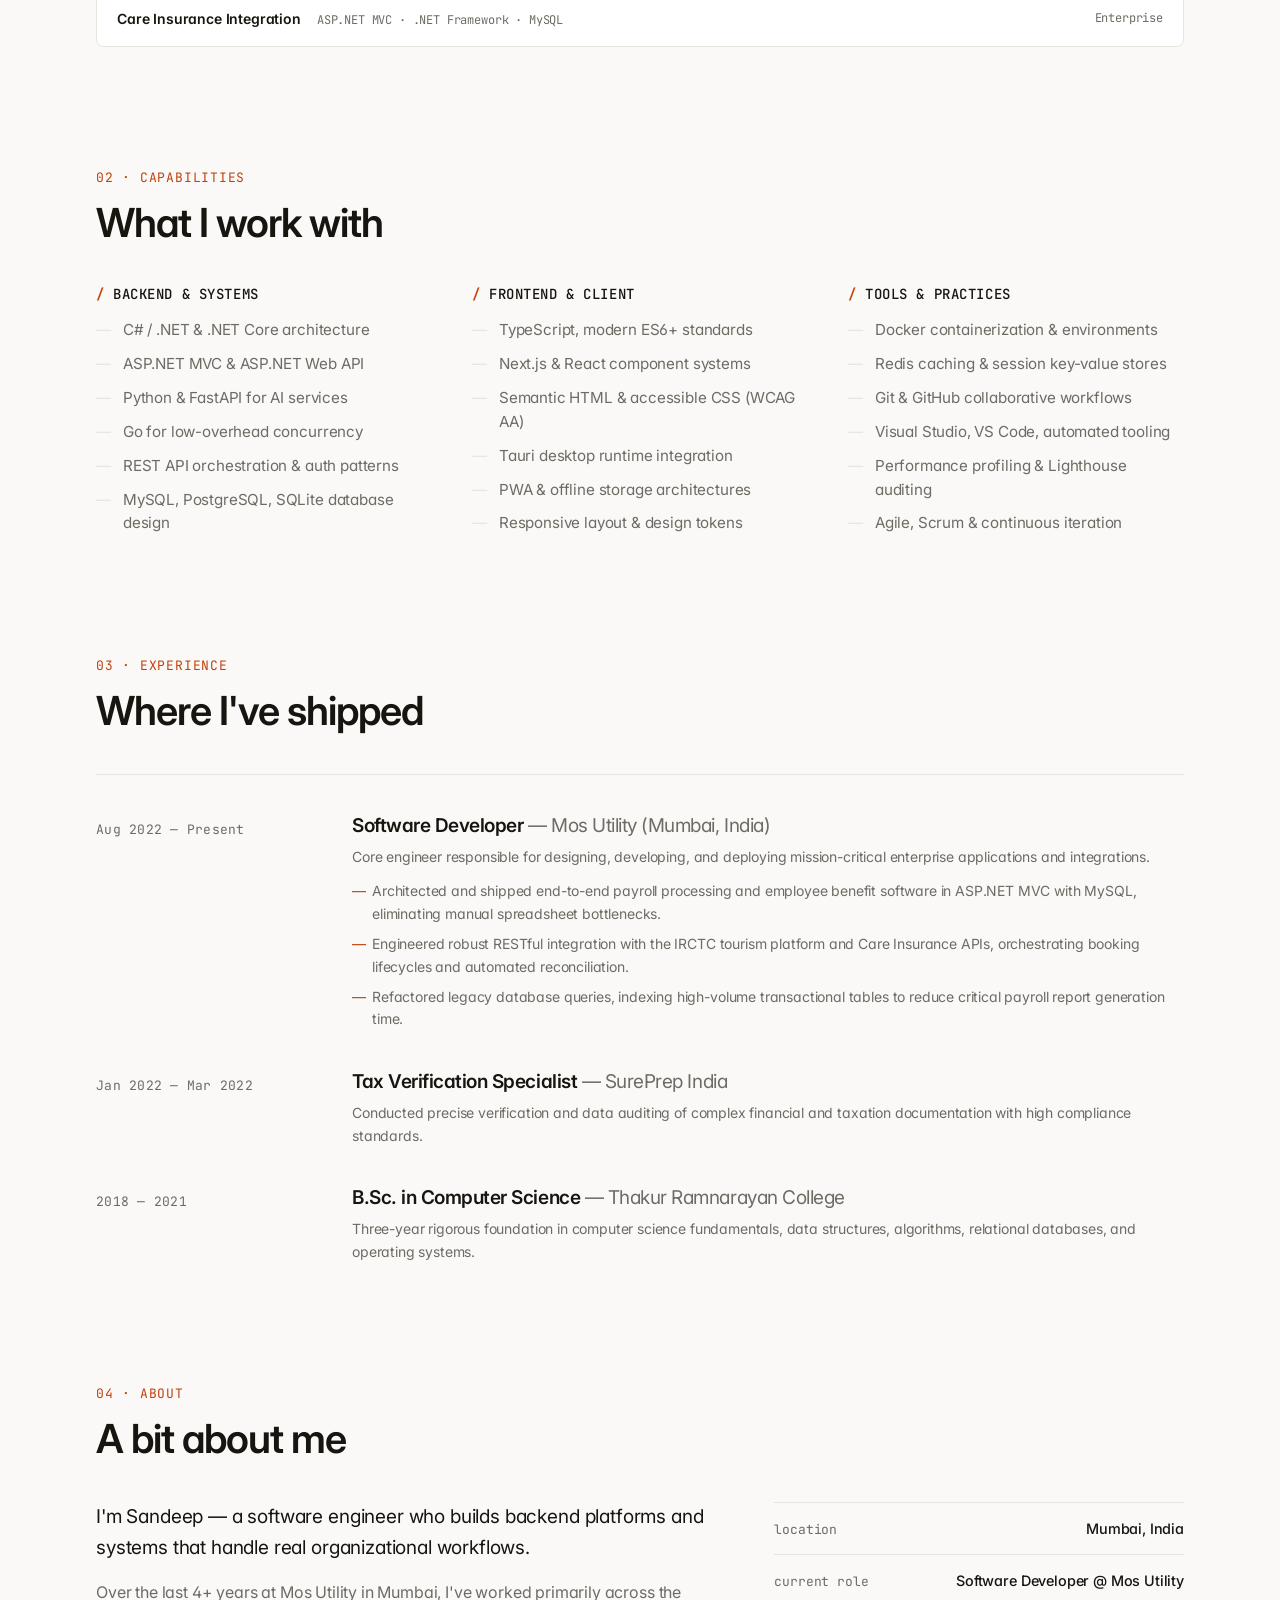
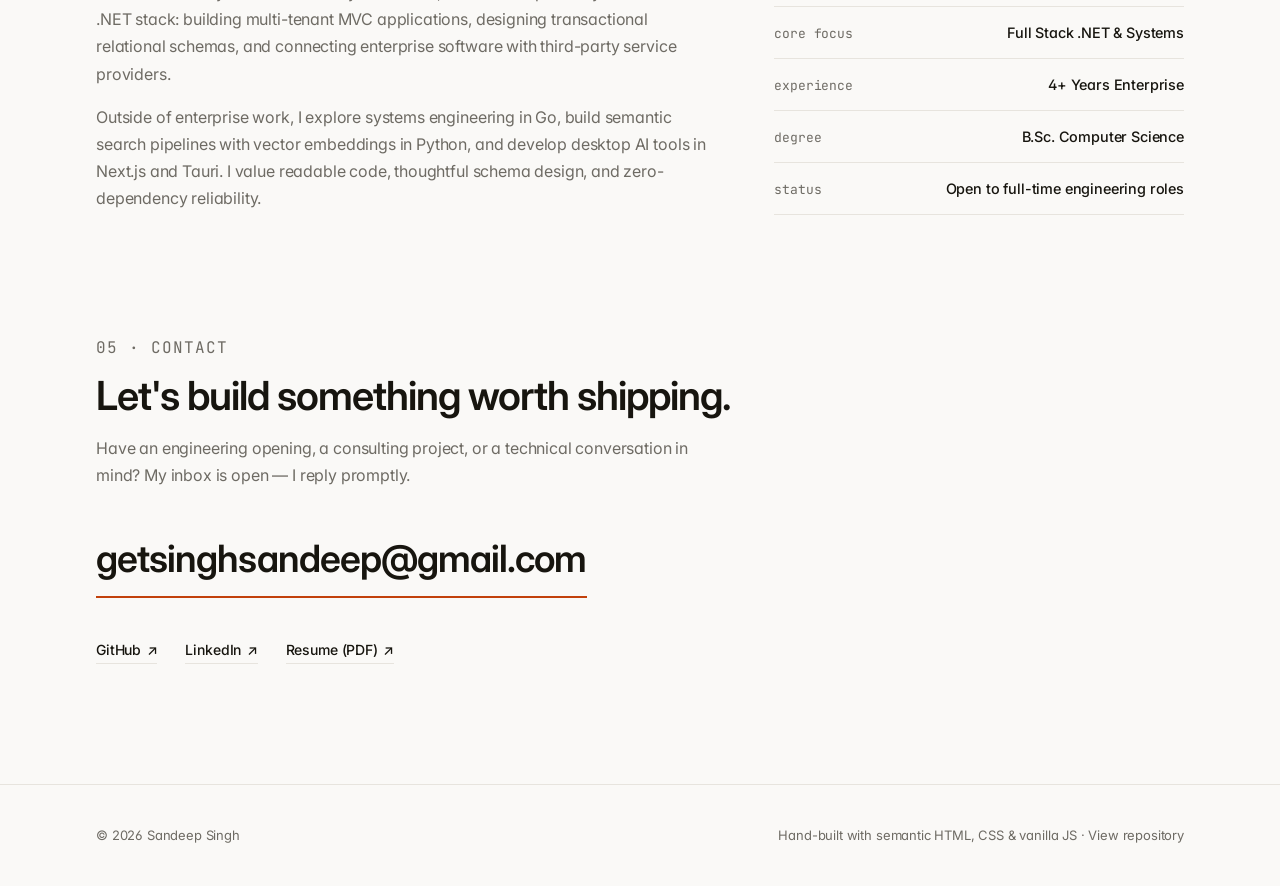
==== commit 557620b6: "feat: redesign portfolio with editorial aesthetic, dual theme mode, and guidance animations" ====
--- a/index.html
+++ b/index.html
@@ -1,386 +1,406 @@
 <!DOCTYPE html>
 <html lang="en">
 <head>
-  <meta charset="UTF-8" />
-  <meta name="viewport" content="width=device-width, initial-scale=1.0" />
-  <meta name="description" content="Sandeep Singh - Full Stack .NET Developer with 3+ years building secure, scalable enterprise web applications. Based in Mumbai, India." />
-  <meta property="og:title" content="Sandeep Singh | Full Stack Developer" />
-  <meta property="og:description" content="Full Stack .NET Developer specializing in ASP.NET MVC, C#, Python, and MySQL." />
-  <meta property="og:type" content="website" />
-  <meta property="og:url" content="https://sandeep-s01.github.io/portfolio/" />
-  <title>Sandeep Singh | Full Stack Developer</title>
-  <link rel="icon" href="favicon.svg" type="image/svg+xml" />
-  <link rel="preconnect" href="https://fonts.googleapis.com" />
-  <link rel="preconnect" href="https://fonts.gstatic.com" crossorigin />
-  <link href="https://fonts.googleapis.com/css2?family=Syne:wght@600;700;800&family=DM+Sans:ital,opsz,wght@0,9..40,400;0,9..40,500;0,9..40,600;1,9..40,400&family=Fira+Code:wght@400;500&display=swap" rel="stylesheet" />
-  <link rel="stylesheet" href="style.css" />
+  <meta charset="UTF-8">
+  <meta name="viewport" content="width=device-width, initial-scale=1.0">
+  <title>Sandeep Singh — Full Stack Software Developer</title>
+  <meta name="description" content="Sandeep Singh is a full-stack software developer and systems engineer building high-throughput enterprise platforms and modern AI systems in Mumbai, India.">
+  <meta property="og:title" content="Sandeep Singh — Full Stack Software Developer">
+  <meta property="og:description" content="High-throughput enterprise platforms and modern AI systems — from schema to screen.">
+  <meta property="og:type" content="website">
+  <meta property="og:url" content="https://sandeep-s01.github.io/portfolio/">
+
+  <link rel="icon" href="favicon.svg" type="image/svg+xml">
+  <link rel="preconnect" href="https://fonts.googleapis.com">
+  <link rel="preconnect" href="https://fonts.gstatic.com" crossorigin>
+  <link href="https://fonts.googleapis.com/css2?family=Inter:wght@400;500;600;700&family=JetBrains+Mono:wght@400;500;600&display=swap" rel="stylesheet">
+  <link rel="stylesheet" href="style.css">
+
+  <!-- Set theme before paint to avoid flash of unstyled content -->
+  <script>
+    document.documentElement.classList.add('js');
+    (function () {
+      var t = localStorage.getItem('theme');
+      if (!t) t = matchMedia('(prefers-color-scheme: dark)').matches ? 'dark' : 'light';
+      document.documentElement.dataset.theme = t;
+    })();
+  </script>
+
+  <!-- Schema.org Person JSON-LD -->
+  <script type="application/ld+json">
+  {
+    "@context": "https://schema.org",
+    "@type": "Person",
+    "name": "Sandeep Singh",
+    "jobTitle": "Full Stack Software Developer",
+    "address": {
+      "@type": "PostalAddress",
+      "addressLocality": "Mumbai",
+      "addressCountry": "India"
+    },
+    "url": "https://sandeep-s01.github.io/portfolio/",
+    "sameAs": [
+      "https://github.com/Sandeep-S01",
+      "https://www.linkedin.com/in/sandeep-singh-1147b81aa/"
+    ],
+    "knowsAbout": ["C#", ".NET", "ASP.NET MVC", "MySQL", "REST APIs", "TypeScript", "Next.js", "Go", "AI Systems"]
+  }
+  </script>
 </head>
+
 <body>
-  <div class="layout">
-    <aside class="sidebar">
-      <div class="sidebar-top">
-        <div class="open-badge">Open to Opportunities</div>
-
-        <div class="sidebar-header">
-          <p class="greeting">Hi, my name is</p>
-          <h1>Sandeep<br />Singh.</h1>
-          <p class="role"><span id="typed-role">Full Stack Developer</span></p>
-          <p class="tagline">
-            Full Stack Developer building secure, scalable web applications across .NET, C#, MySQL, and modern frontend workflows.
-          </p>
-          <div class="hero-actions">
-            <a href="#projects" class="btn-primary">View Projects</a>
-            <a href="Resume_Sandeep.pdf" target="_blank" rel="noopener noreferrer" class="btn-secondary">Download Resume</a>
-          </div>
-        </div>
-
-        <nav class="sidebar-nav" aria-label="Primary navigation">
+  <div id="scroll-progress" aria-hidden="true"></div>
+  <a class="skip-link" href="#main">Skip to content</a>
+
+  <!-- ================================================================
+       HEADER & NAVIGATION
+       ================================================================ -->
+  <header class="site-header" id="site-header">
+    <div class="container header-inner">
+      <a href="#top" class="wordmark">sandeep<span class="dot">.</span>singh</a>
+
+      <nav class="site-nav" id="site-nav" aria-label="Primary">
+        <a href="#work">Work</a>
+        <a href="#capabilities">Capabilities</a>
+        <a href="#experience">Experience</a>
+        <a href="#about">About</a>
+        <a href="#contact">Contact</a>
+      </nav>
+
+      <div class="header-actions">
+        <!-- Dual theme toggle (Light / Dark) -->
+        <button class="icon-btn" id="theme-toggle" aria-label="Toggle dark mode">
+          <span class="theme-btn-icon">
+            <svg class="icon-moon" width="16" height="16" viewBox="0 0 24 24" fill="none" stroke="currentColor" stroke-width="2" stroke-linecap="round" stroke-linejoin="round" aria-hidden="true"><path d="M21 12.8A9 9 0 1 1 11.2 3a7 7 0 0 0 9.8 9.8z"/></svg>
+            <svg class="icon-sun" width="16" height="16" viewBox="0 0 24 24" fill="none" stroke="currentColor" stroke-width="2" stroke-linecap="round" stroke-linejoin="round" aria-hidden="true"><circle cx="12" cy="12" r="4"/><path d="M12 2v2m0 16v2M4.9 4.9l1.4 1.4m11.4 11.4 1.4 1.4M2 12h2m16 0h2M4.9 19.1l1.4-1.4M17.7 6.3l1.4-1.4"/></svg>
+          </span>
+        </button>
+
+        <a class="btn btn-primary btn-resume" href="Resume_Sandeep.pdf" target="_blank" rel="noopener noreferrer">Resume</a>
+
+        <button class="icon-btn menu-btn" id="menu-btn" aria-expanded="false" aria-controls="site-nav" aria-label="Open menu">
+          <svg width="16" height="16" viewBox="0 0 24 24" fill="none" stroke="currentColor" stroke-width="2" stroke-linecap="round" stroke-linejoin="round" aria-hidden="true"><path d="M3 6h18M3 12h18M3 18h18"/></svg>
+        </button>
+      </div>
+    </div>
+  </header>
+
+  <main id="main">
+    <!-- ================================================================
+         HERO SECTION
+         ================================================================ -->
+    <section class="hero container" id="top">
+      <p class="kicker reveal stagger-1">
+        <span class="status-dot" aria-hidden="true"></span>
+        Sandeep Singh — Software Developer · Open to opportunities
+      </p>
+      <h1 class="reveal stagger-2">I build <em>high-throughput enterprise platforms</em> &amp; modern AI systems — from schema to screen.</h1>
+      <p class="lede reveal stagger-3">
+        Software developer based in Mumbai, India, with 4+ years building production-grade enterprise backends at Mos Utility and shipping open-source AI tooling. I care about clean architecture, sub-second response times, and software that stays dependable under real load.
+      </p>
+      <div class="hero-actions reveal stagger-4">
+        <a class="btn btn-primary" href="#work">View selected work</a>
+        <a class="btn btn-ghost" href="#contact">Get in touch</a>
+      </div>
+    </section>
+
+    <!-- ================================================================
+         SECTION 01: SELECTED WORK
+         ================================================================ -->
+    <section class="section container" id="work" aria-labelledby="work-title">
+      <header class="section-head reveal">
+        <p class="section-label">01 · Selected Work</p>
+        <h2 id="work-title">Four projects, told honestly</h2>
+      </header>
+
+      <!-- Project 01: Loom AI Workspace -->
+      <article class="project reveal stagger-1">
+        <p class="project-index" aria-hidden="true">01</p>
+        <div class="project-body">
+          <h3>Loom AI Workspace — desktop-native contextual assistant</h3>
+          <div class="project-desc">
+            <p><strong>Problem.</strong> AI workspace workflows lose conversation context across application restarts, forcing engineers to repeatedly explain repository architecture and operational constraints.</p>
+            <p><strong>Approach.</strong> Engineered a high-performance desktop workspace pairing a Next.js client with a Fastify API gateway and Tauri native shell. Configured PostgreSQL for durable history storage and Redis for sub-100ms multi-turn session caching.</p>
+            <p><strong>Result.</strong> Delivered an installable, low-latency developer environment with real-time state synchronization, handling contextual document lookups across active workflows.</p>
+          </div>
+          <ul class="tags">
+            <li>Next.js</li>
+            <li>Fastify</li>
+            <li>Tauri</li>
+            <li>PostgreSQL</li>
+            <li>Redis</li>
+          </ul>
+          <div class="project-links">
+            <a class="text-link" href="https://github.com/Sandeep-S01" target="_blank" rel="noopener noreferrer">Source <span aria-hidden="true">↗</span></a>
+          </div>
+        </div>
+      </article>
+
+      <!-- Project 02: Enterprise Payroll Management Platform -->
+      <article class="project reveal stagger-2">
+        <p class="project-index" aria-hidden="true">02</p>
+        <div class="project-body">
+          <h3>Enterprise Payroll Management — automated compliance engine</h3>
+          <div class="project-desc">
+            <p><strong>Problem.</strong> Multi-unit workforce payroll at Mos Utility was prone to manual ledger errors, delayed salary disbursements, and compliance liabilities under Indian statutory labor codes.</p>
+            <p><strong>Approach.</strong> Designed and deployed a robust multi-tenant ASP.NET MVC enterprise system in C# with a MySQL database cluster. Built deterministic calculation engines for PF, ESI, and TDS deductions with comprehensive audit-trail tracking.</p>
+            <p><strong>Result.</strong> Eliminated manual spreadsheet discrepancies, slashed payroll calculation runtimes, and automated full compliance reporting currently serving active production operations.</p>
+          </div>
+          <ul class="tags">
+            <li>ASP.NET MVC</li>
+            <li>C#</li>
+            <li>MySQL</li>
+            <li>.NET Framework</li>
+            <li>Enterprise</li>
+          </ul>
+          <div class="project-links">
+            <span class="mono" style="font-size: 0.8125rem; color: var(--muted);">Enterprise · Production Software @ Mos Utility</span>
+          </div>
+        </div>
+      </article>
+
+      <!-- Project 03: Velt Semantic Search -->
+      <article class="project reveal stagger-3">
+        <p class="project-index" aria-hidden="true">03</p>
+        <div class="project-body">
+          <h3>Velt Semantic Search — vector-embedded document retrieval</h3>
+          <div class="project-desc">
+            <p><strong>Problem.</strong> Traditional lexical keyword search fails to find conceptual matches when documentation uses synonyms, phrasing variations, or differing architectural terminology.</p>
+            <p><strong>Approach.</strong> Built a Python backend with FastAPI that ingests unstructured technical documents, generates vector embeddings, and indexes them into ChromaDB. Coupled with a responsive Vite client providing live cosine similarity ranking.</p>
+            <p><strong>Result.</strong> Deployed live on Vercel with instant query evaluation, proving practical systems integration of vector stores and modern semantic search pipelines.</p>
+          </div>
+          <ul class="tags">
+            <li>FastAPI</li>
+            <li>ChromaDB</li>
+            <li>Vite</li>
+            <li>Python</li>
+            <li>Vector Search</li>
+          </ul>
+          <div class="project-links">
+            <a class="text-link" href="https://velt-gamma.vercel.app" target="_blank" rel="noopener noreferrer">Live demo <span aria-hidden="true">↗</span></a>
+            <a class="text-link" href="https://github.com/Sandeep-S01" target="_blank" rel="noopener noreferrer">Source <span aria-hidden="true">↗</span></a>
+          </div>
+        </div>
+      </article>
+
+      <!-- Project 04: ConnectAgents Gateway -->
+      <article class="project reveal stagger-4">
+        <p class="project-index" aria-hidden="true">04</p>
+        <div class="project-body">
+          <h3>ConnectAgents Gateway — multi-agent orchestration service</h3>
+          <div class="project-desc">
+            <p><strong>Problem.</strong> Coordinating specialized autonomous AI assistants requires centralized message routing, conversational persistence, and accessible multi-client access points.</p>
+            <p><strong>Approach.</strong> Implemented a concurrent routing daemon in Go, integrating Telegram Bot API webhooks with SQLite for zero-configuration local persistence and an installable offline-capable PWA client.</p>
+            <p><strong>Result.</strong> Created a lightweight, self-hostable agent orchestrator capable of dispatching incoming requests across discrete background tools with low memory footprint.</p>
+          </div>
+          <ul class="tags">
+            <li>Go</li>
+            <li>SQLite</li>
+            <li>PWA</li>
+            <li>Telegram Bot API</li>
+          </ul>
+          <div class="project-links">
+            <a class="text-link" href="https://github.com/Sandeep-S01" target="_blank" rel="noopener noreferrer">Source <span aria-hidden="true">↗</span></a>
+          </div>
+        </div>
+      </article>
+
+      <!-- Other Work Archive Table -->
+      <div class="other-work-section reveal">
+        <p class="other-work-title">Additional Engineering Work</p>
+        <div class="other-work-table">
+          <div class="other-work-row">
+            <div class="other-work-meta">
+              <span class="other-work-name">TaxBot</span>
+              <span class="other-work-tech">TypeScript · Web Automation Assistant</span>
+            </div>
+            <a class="text-link" href="https://github.com/Sandeep-S01" target="_blank" rel="noopener noreferrer">Source <span aria-hidden="true">↗</span></a>
+          </div>
+          <div class="other-work-row">
+            <div class="other-work-meta">
+              <span class="other-work-name">AuditTrail AI</span>
+              <span class="other-work-tech">Next.js 16 · Prisma · PostgreSQL · Clerk Auth</span>
+            </div>
+            <a class="text-link" href="https://github.com/Sandeep-S01" target="_blank" rel="noopener noreferrer">Source <span aria-hidden="true">↗</span></a>
+          </div>
+          <div class="other-work-row">
+            <div class="other-work-meta">
+              <span class="other-work-name">AlphaGate / Sentra</span>
+              <span class="other-work-tech">Go · PostgreSQL · Redis · Docker</span>
+            </div>
+            <a class="text-link" href="https://github.com/Sandeep-S01" target="_blank" rel="noopener noreferrer">Source <span aria-hidden="true">↗</span></a>
+          </div>
+          <div class="other-work-row">
+            <div class="other-work-meta">
+              <span class="other-work-name">NutriSnap</span>
+              <span class="other-work-tech">Next.js 15 · Gemini Vision AI · Prisma ORM</span>
+            </div>
+            <a class="text-link" href="https://nutrisnap-sable.vercel.app" target="_blank" rel="noopener noreferrer">Demo <span aria-hidden="true">↗</span></a>
+          </div>
+          <div class="other-work-row">
+            <div class="other-work-meta">
+              <span class="other-work-name">IRCTC Tourism Integration</span>
+              <span class="other-work-tech">ASP.NET Web API · RESTful Service Architecture</span>
+            </div>
+            <span class="mono" style="font-size: 0.75rem; color: var(--muted);">Enterprise</span>
+          </div>
+          <div class="other-work-row">
+            <div class="other-work-meta">
+              <span class="other-work-name">Care Insurance Integration</span>
+              <span class="other-work-tech">ASP.NET MVC · .NET Framework · MySQL</span>
+            </div>
+            <span class="mono" style="font-size: 0.75rem; color: var(--muted);">Enterprise</span>
+          </div>
+        </div>
+      </div>
+    </section>
+
+    <!-- ================================================================
+         SECTION 02: CAPABILITIES
+         ================================================================ -->
+    <section class="section container" id="capabilities" aria-labelledby="cap-title">
+      <header class="section-head reveal">
+        <p class="section-label">02 · Capabilities</p>
+        <h2 id="cap-title">What I work with</h2>
+      </header>
+      <div class="cap-grid">
+        <div class="cap reveal stagger-1">
+          <h3><span>/</span> backend &amp; systems</h3>
           <ul>
-            <li><a href="#about" class="active"><span class="nav-line"></span><span>About</span></a></li>
-            <li><a href="#experience"><span class="nav-line"></span><span>Experience</span></a></li>
-            <li><a href="#projects"><span class="nav-line"></span><span>Projects</span></a></li>
-            <li><a href="#contact"><span class="nav-line"></span><span>Contact</span></a></li>
-          </ul>
-        </nav>
-      </div>
-
-      <div class="sidebar-social" aria-label="Social links">
-        <a href="https://github.com/Sandeep-S01" target="_blank" rel="noopener noreferrer" aria-label="GitHub">
-          <svg viewBox="0 0 24 24" aria-hidden="true"><path d="M12 .3C5.37.3 0 5.67 0 12.3c0 5.3 3.44 9.8 8.21 11.39.6.11.82-.26.82-.58 0-.29-.01-1.04-.02-2.04-3.34.72-4.04-1.61-4.04-1.61-.55-1.39-1.33-1.76-1.33-1.76-1.09-.74.08-.73.08-.73 1.2.08 1.84 1.24 1.84 1.24 1.07 1.83 2.81 1.3 3.49.99.11-.78.42-1.3.76-1.6-2.67-.3-5.47-1.33-5.47-5.93 0-1.31.47-2.38 1.24-3.22-.12-.3-.54-1.52.12-3.18 0 0 1.01-.32 3.3 1.23.96-.27 1.98-.4 3-.4s2.04.13 3 .4c2.29-1.55 3.3-1.23 3.3-1.23.66 1.66.24 2.88.12 3.18.77.84 1.23 1.91 1.23 3.22 0 4.61-2.81 5.62-5.48 5.92.43.37.81 1.1.81 2.22 0 1.61-.01 2.9-.01 3.29 0 .32.22.7.82.58A12.01 12.01 0 0 0 24 12.3C24 5.67 18.63.3 12 .3Z" /></svg>
+            <li>C# / .NET &amp; .NET Core architecture</li>
+            <li>ASP.NET MVC &amp; ASP.NET Web API</li>
+            <li>Python &amp; FastAPI for AI services</li>
+            <li>Go for low-overhead concurrency</li>
+            <li>REST API orchestration &amp; auth patterns</li>
+            <li>MySQL, PostgreSQL, SQLite database design</li>
+          </ul>
+        </div>
+        <div class="cap reveal stagger-2">
+          <h3><span>/</span> frontend &amp; client</h3>
+          <ul>
+            <li>TypeScript, modern ES6+ standards</li>
+            <li>Next.js &amp; React component systems</li>
+            <li>Semantic HTML &amp; accessible CSS (WCAG AA)</li>
+            <li>Tauri desktop runtime integration</li>
+            <li>PWA &amp; offline storage architectures</li>
+            <li>Responsive layout &amp; design tokens</li>
+          </ul>
+        </div>
+        <div class="cap reveal stagger-3">
+          <h3><span>/</span> tools &amp; practices</h3>
+          <ul>
+            <li>Docker containerization &amp; environments</li>
+            <li>Redis caching &amp; session key-value stores</li>
+            <li>Git &amp; GitHub collaborative workflows</li>
+            <li>Visual Studio, VS Code, automated tooling</li>
+            <li>Performance profiling &amp; Lighthouse auditing</li>
+            <li>Agile, Scrum &amp; continuous iteration</li>
+          </ul>
+        </div>
+      </div>
+    </section>
+
+    <!-- ================================================================
+         SECTION 03: EXPERIENCE
+         ================================================================ -->
+    <section class="section container" id="experience" aria-labelledby="exp-title">
+      <header class="section-head reveal">
+        <p class="section-label">03 · Experience</p>
+        <h2 id="exp-title">Where I've shipped</h2>
+      </header>
+
+      <div class="timeline-list">
+        <article class="timeline-item reveal stagger-1">
+          <p class="timeline-dates">Aug 2022 — Present</p>
+          <div class="timeline-content">
+            <h3>Software Developer <span class="company">— Mos Utility (Mumbai, India)</span></h3>
+            <p>Core engineer responsible for designing, developing, and deploying mission-critical enterprise applications and integrations.</p>
+            <ul class="timeline-bullets">
+              <li>Architected and shipped end-to-end payroll processing and employee benefit software in ASP.NET MVC with MySQL, eliminating manual spreadsheet bottlenecks.</li>
+              <li>Engineered robust RESTful integration with the IRCTC tourism platform and Care Insurance APIs, orchestrating booking lifecycles and automated reconciliation.</li>
+              <li>Refactored legacy database queries, indexing high-volume transactional tables to reduce critical payroll report generation time.</li>
+            </ul>
+          </div>
+        </article>
+
+        <article class="timeline-item reveal stagger-2">
+          <p class="timeline-dates">Jan 2022 — Mar 2022</p>
+          <div class="timeline-content">
+            <h3>Tax Verification Specialist <span class="company">— SurePrep India</span></h3>
+            <p>Conducted precise verification and data auditing of complex financial and taxation documentation with high compliance standards.</p>
+          </div>
+        </article>
+
+        <article class="timeline-item reveal stagger-3">
+          <p class="timeline-dates">2018 — 2021</p>
+          <div class="timeline-content">
+            <h3>B.Sc. in Computer Science <span class="company">— Thakur Ramnarayan College</span></h3>
+            <p>Three-year rigorous foundation in computer science fundamentals, data structures, algorithms, relational databases, and operating systems.</p>
+          </div>
+        </article>
+      </div>
+    </section>
+
+    <!-- ================================================================
+         SECTION 04: ABOUT
+         ================================================================ -->
+    <section class="section container" id="about" aria-labelledby="about-title">
+      <header class="section-head reveal">
+        <p class="section-label">04 · About</p>
+        <h2 id="about-title">A bit about me</h2>
+      </header>
+      <div class="about-grid">
+        <div class="about-text reveal stagger-1">
+          <p>I'm Sandeep — a software engineer who builds backend platforms and systems that handle real organizational workflows.</p>
+          <p>Over the last 4+ years at Mos Utility in Mumbai, I've worked primarily across the .NET stack: building multi-tenant MVC applications, designing transactional relational schemas, and connecting enterprise software with third-party service providers.</p>
+          <p>Outside of enterprise work, I explore systems engineering in Go, build semantic search pipelines with vector embeddings in Python, and develop desktop AI tools in Next.js and Tauri. I value readable code, thoughtful schema design, and zero-dependency reliability.</p>
+        </div>
+
+        <dl class="facts reveal stagger-2">
+          <div><dt>location</dt><dd>Mumbai, India</dd></div>
+          <div><dt>current role</dt><dd>Software Developer @ Mos Utility</dd></div>
+          <div><dt>core focus</dt><dd>Full Stack .NET &amp; Systems</dd></div>
+          <div><dt>experience</dt><dd>4+ Years Enterprise</dd></div>
+          <div><dt>degree</dt><dd>B.Sc. Computer Science</dd></div>
+          <div><dt>status</dt><dd>Open to full-time engineering roles</dd></div>
+        </dl>
+      </div>
+    </section>
+
+    <!-- ================================================================
+         SECTION 05: CONTACT
+         ================================================================ -->
+    <section class="section container" id="contact" aria-labelledby="contact-title">
+      <div class="contact-inner reveal">
+        <p class="section-label">05 · Contact</p>
+        <h2 id="contact-title">Let's build something worth shipping.</h2>
+        <p>Have an engineering opening, a consulting project, or a technical conversation in mind? My inbox is open — I reply promptly.</p>
+
+        <a class="email-link" id="email-action" href="mailto:getsinghsandeep@gmail.com" title="Click to email or copy">
+          getsinghsandeep@gmail.com
         </a>
-        <a href="https://www.linkedin.com/in/sandeep-singh" target="_blank" rel="noopener noreferrer" aria-label="LinkedIn">
-          <svg viewBox="0 0 24 24" aria-hidden="true"><path d="M20.45 20.45h-3.55v-5.57c0-1.33-.03-3.04-1.85-3.04-1.86 0-2.14 1.45-2.14 2.94v5.67H9.35V9h3.41v1.56h.05c.48-.9 1.64-1.85 3.37-1.85 3.6 0 4.27 2.37 4.27 5.46v6.28ZM5.34 7.43a2.06 2.06 0 1 1 0-4.13 2.06 2.06 0 0 1 0 4.13Zm1.78 13.02H3.56V9h3.56v11.45ZM22.23 0H1.77C.79 0 0 .77 0 1.73v20.54C0 23.23.79 24 1.77 24h20.46c.98 0 1.77-.77 1.77-1.73V1.73C24 .77 23.21 0 22.23 0Z" /></svg>
-        </a>
-        <a href="mailto:sandeepsingh19480@gmail.com" aria-label="Email">
-          <svg viewBox="0 0 24 24" aria-hidden="true"><path d="M22 4H2C.9 4 0 4.9 0 6v12c0 1.1.9 2 2 2h20c1.1 0 2-.9 2-2V6c0-1.1-.9-2-2-2Zm0 4.25-10 6.25L2 8.25V6l10 6.25L22 6v2.25Z" /></svg>
-        </a>
-        <a href="Resume_Sandeep.pdf" target="_blank" rel="noopener noreferrer" aria-label="Resume">
-          <svg viewBox="0 0 24 24" aria-hidden="true"><path d="M14 2H6a2 2 0 0 0-2 2v16c0 1.1.9 2 2 2h12a2 2 0 0 0 2-2V8l-6-6Zm4 18H6V4h7v5h5v11ZM8 15h8v2H8v-2Zm0-4h8v2H8v-2Z" /></svg>
-        </a>
-      </div>
-    </aside>
-
-    <main class="main-content">
-      <section id="about">
-        <p class="section-label">01. About Me</p>
-
-        <div class="fade-in">
-          <p class="about-text">
-            I'm a <strong>Full Stack Developer</strong> based in Mumbai with 3+ years of professional experience building secure, scalable enterprise web applications. Currently at <strong>Mos Utility</strong>, I work on production systems that support payroll, insurance, utility, and travel workflows.
-          </p>
-          <p class="about-text">
-            I specialize in the <strong>.NET ecosystem</strong>, from MVC applications and REST APIs to MySQL-backed business workflows. I care about maintainable code, safer data access, and features that reduce manual work for real teams.
-          </p>
-          <p class="about-text">
-            Outside production work, I explore game development in Python because building enemy AI and gameplay loops is a practical way to sharpen state-machine thinking.
-          </p>
-        </div>
-
-        <div class="impact-grid fade-in" aria-label="Professional highlights">
-          <div class="impact-item">
-            <span>3+ years</span>
-            <p>Building and maintaining production enterprise web applications.</p>
-          </div>
-          <div class="impact-item">
-            <span>4 domains</span>
-            <p>Delivered features across payroll, insurance, utility, and tourism modules.</p>
-          </div>
-          <div class="impact-item">
-            <span>Security minded</span>
-            <p>Applied validation and parameterized queries to reduce SQL injection exposure.</p>
-          </div>
-        </div>
-
-        <div class="skills-grid">
-          <div class="skill-group fade-in">
-            <h4>Backend</h4>
-            <ul>
-              <li>C# / .NET</li>
-              <li>ASP.NET MVC</li>
-              <li>ASP.NET Web API</li>
-              <li>.NET Framework</li>
-              <li>Python</li>
-            </ul>
-          </div>
-          <div class="skill-group fade-in">
-            <h4>Frontend &amp; DB</h4>
-            <ul>
-              <li>HTML / CSS / JS</li>
-              <li>Bootstrap</li>
-              <li>MySQL</li>
-              <li>Responsive Design</li>
-            </ul>
-          </div>
-          <div class="skill-group fade-in">
-            <h4>Tools</h4>
-            <ul>
-              <li>REST APIs</li>
-              <li>Visual Studio</li>
-              <li>Git / GitHub</li>
-              <li>Agile / Scrum</li>
-            </ul>
-          </div>
-        </div>
-      </section>
-
-      <section id="experience">
-        <p class="section-label">02. Experience</p>
-
-        <article class="exp-item fade-in">
-          <div class="exp-date">2022 - Present</div>
-          <div class="exp-body">
-            <h3>Web Developer <span class="company">at Mos Utility</span></h3>
-            <p class="exp-desc">
-              Build and maintain enterprise web applications that support daily business operations across payroll, insurance, utility, and tourism workflows.
-            </p>
-            <ul class="proof-list">
-              <li>Delivered full-stack modules from database workflow and API integration through responsive UI delivery.</li>
-              <li>Implemented parameterized queries and server-side validation to reduce SQL injection exposure in data-entry flows.</li>
-              <li>Debugged production issues and enhanced existing modules during Agile release cycles.</li>
-            </ul>
-            <div class="tech-tags">
-              <span class="tag">ASP.NET MVC</span>
-              <span class="tag">C#</span>
-              <span class="tag">MySQL</span>
-              <span class="tag">Web API</span>
-              <span class="tag">Bootstrap</span>
-              <span class="tag">REST APIs</span>
-            </div>
-          </div>
-        </article>
-
-        <article class="exp-item fade-in">
-          <div class="exp-date">2018 - 2021</div>
-          <div class="exp-body">
-            <h3>B.Sc Computers <span class="company">at Thakur Ramnarayan College</span></h3>
-            <p class="exp-desc">
-              Foundation in computer science, data structures, and software engineering. Graduated in 2021 from Mumbai, India.
-            </p>
-            <div class="tech-tags">
-              <span class="tag">Computer Science</span>
-              <span class="tag">Mumbai University</span>
-            </div>
-          </div>
-        </article>
-
-        <a href="Resume_Sandeep.pdf" target="_blank" rel="noopener noreferrer" class="btn-primary resume-link">
-          View Full Resume
-          <svg width="14" height="14" viewBox="0 0 24 24" fill="currentColor" aria-hidden="true"><path d="M10 6v2H5v11h11v-5h2v7H3V6h7Zm11-3v8l-3.1-3.1-7.29 7.29-1.42-1.41 7.3-7.29L13 3h8Z" /></svg>
-        </a>
-      </section>
-
-      <section id="projects">
-        <p class="section-label">03. Featured Projects</p>
-
-        <div class="projects-grid">
-          <article class="project-card fade-in">
-            <div class="project-card-header">
-              <div class="folder-icon" aria-hidden="true"><svg viewBox="0 0 24 24"><path d="M22 19a2 2 0 0 1-2 2H4a2 2 0 0 1-2-2V5a2 2 0 0 1 2-2h5l2 3h9a2 2 0 0 1 2 2v11Z" /></svg></div>
-              <div class="project-links"><a href="https://github.com/Sandeep-S01/TaxBot" target="_blank" rel="noopener noreferrer" aria-label="TaxBot GitHub repository"><svg viewBox="0 0 24 24"><path d="M12 .3C5.37.3 0 5.67 0 12.3c0 5.3 3.44 9.8 8.21 11.39.6.11.82-.26.82-.58 0-.29-.01-1.04-.02-2.04-3.34.72-4.04-1.61-4.04-1.61-.55-1.39-1.33-1.76-1.33-1.76-1.09-.74.08-.73.08-.73 1.2.08 1.84 1.24 1.84 1.24 1.07 1.83 2.81 1.3 3.49.99.11-.78.42-1.3.76-1.6-2.67-.3-5.47-1.33-5.47-5.93 0-1.31.47-2.38 1.24-3.22-.12-.3-.54-1.52.12-3.18 0 0 1.01-.32 3.3 1.23.96-.27 1.98-.4 3-.4s2.04.13 3 .4c2.29-1.55 3.3-1.23 3.3-1.23.66 1.66.24 2.88.12 3.18.77.84 1.23 1.91 1.23 3.22 0 4.61-2.81 5.62-5.48 5.92.43.37.81 1.1.81 2.22 0 1.61-.01 2.9-.01 3.29 0 .32.22.7.82.58A12.01 12.01 0 0 0 24 12.3C24 5.67 18.63.3 12 .3Z" /></svg></a></div>
-            </div>
-            <h3>TaxBot</h3>
-            <p>TypeScript tax assistant focused on helping users handle tax-related questions and workflows through a clean web experience.</p>
-            <dl class="project-proof">
-              <div><dt>Problem</dt><dd>Tax workflows can be confusing and hard to navigate.</dd></div>
-              <div><dt>Contribution</dt><dd>Built the public web app foundation and interaction flow.</dd></div>
-              <div><dt>Proof</dt><dd><a href="https://github.com/Sandeep-S01/TaxBot" target="_blank" rel="noopener noreferrer">View repository</a></dd></div>
-            </dl>
-            <div class="tech-tags"><span class="tag">TypeScript</span><span class="tag">Web App</span><span class="tag">Tax Assistant</span><span class="tag">GitHub Repo</span></div>
-          </article>
-
-          <article class="project-card fade-in">
-            <div class="project-card-header">
-              <div class="folder-icon" aria-hidden="true"><svg viewBox="0 0 24 24"><path d="M22 19a2 2 0 0 1-2 2H4a2 2 0 0 1-2-2V5a2 2 0 0 1 2-2h5l2 3h9a2 2 0 0 1 2 2v11Z" /></svg></div>
-              <div class="project-links"><a href="https://github.com/Sandeep-S01/loom" target="_blank" rel="noopener noreferrer" aria-label="Loom GitHub repository"><svg viewBox="0 0 24 24"><path d="M12 .3C5.37.3 0 5.67 0 12.3c0 5.3 3.44 9.8 8.21 11.39.6.11.82-.26.82-.58 0-.29-.01-1.04-.02-2.04-3.34.72-4.04-1.61-4.04-1.61-.55-1.39-1.33-1.76-1.33-1.76-1.09-.74.08-.73.08-.73 1.2.08 1.84 1.24 1.84 1.24 1.07 1.83 2.81 1.3 3.49.99.11-.78.42-1.3.76-1.6-2.67-.3-5.47-1.33-5.47-5.93 0-1.31.47-2.38 1.24-3.22-.12-.3-.54-1.52.12-3.18 0 0 1.01-.32 3.3 1.23.96-.27 1.98-.4 3-.4s2.04.13 3 .4c2.29-1.55 3.3-1.23 3.3-1.23.66 1.66.24 2.88.12 3.18.77.84 1.23 1.91 1.23 3.22 0 4.61-2.81 5.62-5.48 5.92.43.37.81 1.1.81 2.22 0 1.61-.01 2.9-.01 3.29 0 .32.22.7.82.58A12.01 12.01 0 0 0 24 12.3C24 5.67 18.63.3 12 .3Z" /></svg></a></div>
-            </div>
-            <h3>Loom AI Workspace</h3>
-            <p>Single-user AI workspace for chat, model routing, companion pairing, and local workspace management.</p>
-            <dl class="project-proof">
-              <div><dt>Problem</dt><dd>AI work often spreads across disconnected chat, routing, and local workspace tools.</dd></div>
-              <div><dt>Contribution</dt><dd>Structured a monorepo with Next.js UI, Fastify API, Tauri companion, shared packages, and deployment docs.</dd></div>
-              <div><dt>Proof</dt><dd><a href="https://github.com/Sandeep-S01/loom" target="_blank" rel="noopener noreferrer">View repository</a></dd></div>
-            </dl>
-            <div class="tech-tags"><span class="tag">Next.js</span><span class="tag">Fastify</span><span class="tag">Tauri</span><span class="tag">Postgres</span><span class="tag">Redis</span></div>
-          </article>
-
-          <article class="project-card fade-in">
-            <div class="project-card-header">
-              <div class="folder-icon" aria-hidden="true"><svg viewBox="0 0 24 24"><path d="M22 19a2 2 0 0 1-2 2H4a2 2 0 0 1-2-2V5a2 2 0 0 1 2-2h5l2 3h9a2 2 0 0 1 2 2v11Z" /></svg></div>
-              <div class="project-links"><a href="https://github.com/Sandeep-S01/Velt" target="_blank" rel="noopener noreferrer" aria-label="Velt GitHub repository"><svg viewBox="0 0 24 24"><path d="M12 .3C5.37.3 0 5.67 0 12.3c0 5.3 3.44 9.8 8.21 11.39.6.11.82-.26.82-.58 0-.29-.01-1.04-.02-2.04-3.34.72-4.04-1.61-4.04-1.61-.55-1.39-1.33-1.76-1.33-1.76-1.09-.74.08-.73.08-.73 1.2.08 1.84 1.24 1.84 1.24 1.07 1.83 2.81 1.3 3.49.99.11-.78.42-1.3.76-1.6-2.67-.3-5.47-1.33-5.47-5.93 0-1.31.47-2.38 1.24-3.22-.12-.3-.54-1.52.12-3.18 0 0 1.01-.32 3.3 1.23.96-.27 1.98-.4 3-.4s2.04.13 3 .4c2.29-1.55 3.3-1.23 3.3-1.23.66 1.66.24 2.88.12 3.18.77.84 1.23 1.91 1.23 3.22 0 4.61-2.81 5.62-5.48 5.92.43.37.81 1.1.81 2.22 0 1.61-.01 2.9-.01 3.29 0 .32.22.7.82.58A12.01 12.01 0 0 0 24 12.3C24 5.67 18.63.3 12 .3Z" /></svg></a></div>
-            </div>
-            <h3>Velt</h3>
-            <p>AI-powered storefront semantic search MVP that replaces keyword matching with vector-based product discovery.</p>
-            <dl class="project-proof">
-              <div><dt>Problem</dt><dd>eCommerce stores lose intent-rich searches when shoppers use different wording than catalog tags.</dd></div>
-              <div><dt>Contribution</dt><dd>Built decoupled search API, merchant dashboard, widget, vector persistence, and analytics flow.</dd></div>
-              <div><dt>Proof</dt><dd><a href="https://github.com/Sandeep-S01/Velt" target="_blank" rel="noopener noreferrer">View repository</a> / <a href="https://velt-gamma.vercel.app" target="_blank" rel="noopener noreferrer">Live app</a></dd></div>
-            </dl>
-            <div class="tech-tags"><span class="tag">FastAPI</span><span class="tag">Vector Search</span><span class="tag">ChromaDB</span><span class="tag">Neon</span><span class="tag">Vite</span></div>
-          </article>
-
-          <article class="project-card fade-in">
-            <div class="project-card-header">
-              <div class="folder-icon" aria-hidden="true"><svg viewBox="0 0 24 24"><path d="M22 19a2 2 0 0 1-2 2H4a2 2 0 0 1-2-2V5a2 2 0 0 1 2-2h5l2 3h9a2 2 0 0 1 2 2v11Z" /></svg></div>
-              <div class="project-links"><a href="https://github.com/Sandeep-S01/AuditTrailAI" target="_blank" rel="noopener noreferrer" aria-label="AuditTrail AI GitHub repository"><svg viewBox="0 0 24 24"><path d="M12 .3C5.37.3 0 5.67 0 12.3c0 5.3 3.44 9.8 8.21 11.39.6.11.82-.26.82-.58 0-.29-.01-1.04-.02-2.04-3.34.72-4.04-1.61-4.04-1.61-.55-1.39-1.33-1.76-1.33-1.76-1.09-.74.08-.73.08-.73 1.2.08 1.84 1.24 1.84 1.24 1.07 1.83 2.81 1.3 3.49.99.11-.78.42-1.3.76-1.6-2.67-.3-5.47-1.33-5.47-5.93 0-1.31.47-2.38 1.24-3.22-.12-.3-.54-1.52.12-3.18 0 0 1.01-.32 3.3 1.23.96-.27 1.98-.4 3-.4s2.04.13 3 .4c2.29-1.55 3.3-1.23 3.3-1.23.66 1.66.24 2.88.12 3.18.77.84 1.23 1.91 1.23 3.22 0 4.61-2.81 5.62-5.48 5.92.43.37.81 1.1.81 2.22 0 1.61-.01 2.9-.01 3.29 0 .32.22.7.82.58A12.01 12.01 0 0 0 24 12.3C24 5.67 18.63.3 12 .3Z" /></svg></a></div>
-            </div>
-            <h3>AuditTrail AI</h3>
-            <p>Next.js dashboard for monitoring AI agent activity, ingesting logs, surfacing risk signals, and managing company-scoped access.</p>
-            <dl class="project-proof">
-              <div><dt>Problem</dt><dd>AI agent activity needs visibility, risk review, and scoped access controls.</dd></div>
-              <div><dt>Contribution</dt><dd>Implemented dashboard architecture with authentication, Prisma/PostgreSQL data modeling, health checks, and security-focused validation.</dd></div>
-              <div><dt>Proof</dt><dd><a href="https://github.com/Sandeep-S01/AuditTrailAI" target="_blank" rel="noopener noreferrer">View repository</a></dd></div>
-            </dl>
-            <div class="tech-tags"><span class="tag">Next.js 16</span><span class="tag">React 19</span><span class="tag">Prisma</span><span class="tag">PostgreSQL</span><span class="tag">Clerk</span></div>
-          </article>
-
-          <article class="project-card fade-in">
-            <div class="project-card-header">
-              <div class="folder-icon" aria-hidden="true"><svg viewBox="0 0 24 24"><path d="M22 19a2 2 0 0 1-2 2H4a2 2 0 0 1-2-2V5a2 2 0 0 1 2-2h5l2 3h9a2 2 0 0 1 2 2v11Z" /></svg></div>
-              <div class="project-links"><a href="https://github.com/Sandeep-S01/ConnectAgents" target="_blank" rel="noopener noreferrer" aria-label="ConnectAgents GitHub repository"><svg viewBox="0 0 24 24"><path d="M12 .3C5.37.3 0 5.67 0 12.3c0 5.3 3.44 9.8 8.21 11.39.6.11.82-.26.82-.58 0-.29-.01-1.04-.02-2.04-3.34.72-4.04-1.61-4.04-1.61-.55-1.39-1.33-1.76-1.33-1.76-1.09-.74.08-.73.08-.73 1.2.08 1.84 1.24 1.84 1.24 1.07 1.83 2.81 1.3 3.49.99.11-.78.42-1.3.76-1.6-2.67-.3-5.47-1.33-5.47-5.93 0-1.31.47-2.38 1.24-3.22-.12-.3-.54-1.52.12-3.18 0 0 1.01-.32 3.3 1.23.96-.27 1.98-.4 3-.4s2.04.13 3 .4c2.29-1.55 3.3-1.23 3.3-1.23.66 1.66.24 2.88.12 3.18.77.84 1.23 1.91 1.23 3.22 0 4.61-2.81 5.62-5.48 5.92.43.37.81 1.1.81 2.22 0 1.61-.01 2.9-.01 3.29 0 .32.22.7.82.58A12.01 12.01 0 0 0 24 12.3C24 5.67 18.63.3 12 .3Z" /></svg></a></div>
-            </div>
-            <h3>ConnectAgents</h3>
-            <p>Local-first personal AI assistant gateway with a Go API, PWA dashboard, Telegram control surface, and VS Code bridge.</p>
-            <dl class="project-proof">
-              <div><dt>Problem</dt><dd>Local coding agents need controlled project access, task history, approvals, and remote operation.</dd></div>
-              <div><dt>Contribution</dt><dd>Built gateway APIs, SQLite persistence, command safety checks, dashboard sessions, and Telegram/VS Code coordination.</dd></div>
-              <div><dt>Proof</dt><dd><a href="https://github.com/Sandeep-S01/ConnectAgents" target="_blank" rel="noopener noreferrer">View repository</a></dd></div>
-            </dl>
-            <div class="tech-tags"><span class="tag">Go</span><span class="tag">SQLite</span><span class="tag">PWA</span><span class="tag">Telegram Bot</span><span class="tag">VS Code</span></div>
-          </article>
-
-          <article class="project-card fade-in">
-            <div class="project-card-header">
-              <div class="folder-icon" aria-hidden="true"><svg viewBox="0 0 24 24"><path d="M22 19a2 2 0 0 1-2 2H4a2 2 0 0 1-2-2V5a2 2 0 0 1 2-2h5l2 3h9a2 2 0 0 1 2 2v11Z" /></svg></div>
-              <div class="project-links"><a href="https://github.com/Sandeep-S01/AlphaGate" target="_blank" rel="noopener noreferrer" aria-label="AlphaGate GitHub repository"><svg viewBox="0 0 24 24"><path d="M12 .3C5.37.3 0 5.67 0 12.3c0 5.3 3.44 9.8 8.21 11.39.6.11.82-.26.82-.58 0-.29-.01-1.04-.02-2.04-3.34.72-4.04-1.61-4.04-1.61-.55-1.39-1.33-1.76-1.33-1.76-1.09-.74.08-.73.08-.73 1.2.08 1.84 1.24 1.84 1.24 1.07 1.83 2.81 1.3 3.49.99.11-.78.42-1.3.76-1.6-2.67-.3-5.47-1.33-5.47-5.93 0-1.31.47-2.38 1.24-3.22-.12-.3-.54-1.52.12-3.18 0 0 1.01-.32 3.3 1.23.96-.27 1.98-.4 3-.4s2.04.13 3 .4c2.29-1.55 3.3-1.23 3.3-1.23.66 1.66.24 2.88.12 3.18.77.84 1.23 1.91 1.23 3.22 0 4.61-2.81 5.62-5.48 5.92.43.37.81 1.1.81 2.22 0 1.61-.01 2.9-.01 3.29 0 .32.22.7.82.58A12.01 12.01 0 0 0 24 12.3C24 5.67 18.63.3 12 .3Z" /></svg></a></div>
-            </div>
-            <h3>AlphaGate / Sentra</h3>
-            <p>Automated crypto trading platform foundation with market data collection, strategy runners, risk controls, paper trading, backtesting, and operations dashboard.</p>
-            <dl class="project-proof">
-              <div><dt>Problem</dt><dd>Trading experiments need clean separation between market data, strategy evaluation, risk checks, and paper execution.</dd></div>
-              <div><dt>Contribution</dt><dd>Built Go services, PostgreSQL/Redis infrastructure, API endpoints, dashboard controls, audit events, and safety guardrails.</dd></div>
-              <div><dt>Proof</dt><dd><a href="https://github.com/Sandeep-S01/AlphaGate" target="_blank" rel="noopener noreferrer">View repository</a></dd></div>
-            </dl>
-            <div class="tech-tags"><span class="tag">Go</span><span class="tag">PostgreSQL</span><span class="tag">Redis</span><span class="tag">Docker</span><span class="tag">Backtesting</span></div>
-          </article>
-
-          <article class="project-card fade-in">
-            <div class="project-card-header">
-              <div class="folder-icon" aria-hidden="true"><svg viewBox="0 0 24 24"><path d="M22 19a2 2 0 0 1-2 2H4a2 2 0 0 1-2-2V5a2 2 0 0 1 2-2h5l2 3h9a2 2 0 0 1 2 2v11Z" /></svg></div>
-              <div class="project-links"><a href="https://github.com/Sandeep-S01/NutriSnap" target="_blank" rel="noopener noreferrer" aria-label="NutriSnap GitHub repository"><svg viewBox="0 0 24 24"><path d="M12 .3C5.37.3 0 5.67 0 12.3c0 5.3 3.44 9.8 8.21 11.39.6.11.82-.26.82-.58 0-.29-.01-1.04-.02-2.04-3.34.72-4.04-1.61-4.04-1.61-.55-1.39-1.33-1.76-1.33-1.76-1.09-.74.08-.73.08-.73 1.2.08 1.84 1.24 1.84 1.24 1.07 1.83 2.81 1.3 3.49.99.11-.78.42-1.3.76-1.6-2.67-.3-5.47-1.33-5.47-5.93 0-1.31.47-2.38 1.24-3.22-.12-.3-.54-1.52.12-3.18 0 0 1.01-.32 3.3 1.23.96-.27 1.98-.4 3-.4s2.04.13 3 .4c2.29-1.55 3.3-1.23 3.3-1.23.66 1.66.24 2.88.12 3.18.77.84 1.23 1.91 1.23 3.22 0 4.61-2.81 5.62-5.48 5.92.43.37.81 1.1.81 2.22 0 1.61-.01 2.9-.01 3.29 0 .32.22.7.82.58A12.01 12.01 0 0 0 24 12.3C24 5.67 18.63.3 12 .3Z" /></svg></a></div>
-            </div>
-            <h3>NutriSnap</h3>
-            <p>AI-powered food image analysis and meal tracking app where uploaded photos generate nutrition estimates and saved meals update analytics.</p>
-            <dl class="project-proof">
-              <div><dt>Problem</dt><dd>Manual meal logging creates friction when users want fast nutrition tracking.</dd></div>
-              <div><dt>Contribution</dt><dd>Built protected Next.js flows for image upload, Gemini Vision analysis, meal APIs, dashboards, analytics, and deployment readiness.</dd></div>
-              <div><dt>Proof</dt><dd><a href="https://github.com/Sandeep-S01/NutriSnap" target="_blank" rel="noopener noreferrer">View repository</a> / <a href="https://nutrisnap-sable.vercel.app" target="_blank" rel="noopener noreferrer">Live app</a></dd></div>
-            </dl>
-            <div class="tech-tags"><span class="tag">Next.js 15</span><span class="tag">TypeScript</span><span class="tag">Gemini Vision</span><span class="tag">Prisma</span><span class="tag">Vercel</span></div>
-          </article>
-
-          <article class="project-card fade-in">
-            <div class="project-card-header">
-              <div class="folder-icon" aria-hidden="true"><svg viewBox="0 0 24 24"><path d="M22 19a2 2 0 0 1-2 2H4a2 2 0 0 1-2-2V5a2 2 0 0 1 2-2h5l2 3h9a2 2 0 0 1 2 2v11Z" /></svg></div>
-              <div class="project-links"><a href="https://github.com/Sandeep-S01" target="_blank" rel="noopener noreferrer" aria-label="GitHub profile"><svg viewBox="0 0 24 24"><path d="M12 .3C5.37.3 0 5.67 0 12.3c0 5.3 3.44 9.8 8.21 11.39.6.11.82-.26.82-.58 0-.29-.01-1.04-.02-2.04-3.34.72-4.04-1.61-4.04-1.61-.55-1.39-1.33-1.76-1.33-1.76-1.09-.74.08-.73.08-.73 1.2.08 1.84 1.24 1.84 1.24 1.07 1.83 2.81 1.3 3.49.99.11-.78.42-1.3.76-1.6-2.67-.3-5.47-1.33-5.47-5.93 0-1.31.47-2.38 1.24-3.22-.12-.3-.54-1.52.12-3.18 0 0 1.01-.32 3.3 1.23.96-.27 1.98-.4 3-.4s2.04.13 3 .4c2.29-1.55 3.3-1.23 3.3-1.23.66 1.66.24 2.88.12 3.18.77.84 1.23 1.91 1.23 3.22 0 4.61-2.81 5.62-5.48 5.92.43.37.81 1.1.81 2.22 0 1.61-.01 2.9-.01 3.29 0 .32.22.7.82.58A12.01 12.01 0 0 0 24 12.3C24 5.67 18.63.3 12 .3Z" /></svg></a></div>
-            </div>
-            <h3>Payroll Management Software</h3>
-            <p>Dual-portal payroll system with Admin and Employee modules. Auto-generates salary slips from attendance sheets, handles leave and loan approvals, and manages the full payroll lifecycle.</p>
-            <dl class="project-proof">
-              <div><dt>Problem</dt><dd>Manual payroll operations created repetitive approval and salary-slip work.</dd></div>
-              <div><dt>Contribution</dt><dd>Built employee/admin workflows, attendance processing, approvals, and PDF salary slip generation.</dd></div>
-              <div><dt>Impact</dt><dd>Reduced manual handoffs by centralizing the payroll lifecycle in one system.</dd></div>
-            </dl>
-            <div class="tech-tags"><span class="tag">ASP.NET MVC</span><span class="tag">C#</span><span class="tag">MySQL</span><span class="tag">PDF Generation</span></div>
-          </article>
-
-          <article class="project-card fade-in">
-            <div class="project-card-header">
-              <div class="folder-icon" aria-hidden="true"><svg viewBox="0 0 24 24"><path d="M22 19a2 2 0 0 1-2 2H4a2 2 0 0 1-2-2V5a2 2 0 0 1 2-2h5l2 3h9a2 2 0 0 1 2 2v11Z" /></svg></div>
-              <div class="project-links"><a href="https://github.com/Sandeep-S01" target="_blank" rel="noopener noreferrer" aria-label="GitHub profile"><svg viewBox="0 0 24 24"><path d="M12 .3C5.37.3 0 5.67 0 12.3c0 5.3 3.44 9.8 8.21 11.39.6.11.82-.26.82-.58 0-.29-.01-1.04-.02-2.04-3.34.72-4.04-1.61-4.04-1.61-.55-1.39-1.33-1.76-1.33-1.76-1.09-.74.08-.73.08-.73 1.2.08 1.84 1.24 1.84 1.24 1.07 1.83 2.81 1.3 3.49.99.11-.78.42-1.3.76-1.6-2.67-.3-5.47-1.33-5.47-5.93 0-1.31.47-2.38 1.24-3.22-.12-.3-.54-1.52.12-3.18 0 0 1.01-.32 3.3 1.23.96-.27 1.98-.4 3-.4s2.04.13 3 .4c2.29-1.55 3.3-1.23 3.3-1.23.66 1.66.24 2.88.12 3.18.77.84 1.23 1.91 1.23 3.22 0 4.61-2.81 5.62-5.48 5.92.43.37.81 1.1.81 2.22 0 1.61-.01 2.9-.01 3.29 0 .32.22.7.82.58A12.01 12.01 0 0 0 24 12.3C24 5.67 18.63.3 12 .3Z" /></svg></a></div>
-            </div>
-            <h3>IRCTC Tourism Integration</h3>
-            <p>Integrated IRCTC Tourism into an existing platform for domestic and international packages, rail tours, air travel, payment flows, and cancellation workflows through REST APIs.</p>
-            <dl class="project-proof">
-              <div><dt>Problem</dt><dd>Travel products needed to be available inside an existing business platform.</dd></div>
-              <div><dt>Contribution</dt><dd>Implemented REST API workflows for package booking, payments, and cancellations.</dd></div>
-              <div><dt>Impact</dt><dd>Expanded the platform with external tourism services and operational booking flows.</dd></div>
-            </dl>
-            <div class="tech-tags"><span class="tag">ASP.NET Web API</span><span class="tag">C#</span><span class="tag">REST Integration</span><span class="tag">MySQL</span></div>
-          </article>
-
-          <article class="project-card fade-in">
-            <div class="project-card-header">
-              <div class="folder-icon" aria-hidden="true"><svg viewBox="0 0 24 24"><path d="M22 19a2 2 0 0 1-2 2H4a2 2 0 0 1-2-2V5a2 2 0 0 1 2-2h5l2 3h9a2 2 0 0 1 2 2v11Z" /></svg></div>
-              <div class="project-links"><a href="https://github.com/Sandeep-S01" target="_blank" rel="noopener noreferrer" aria-label="GitHub profile"><svg viewBox="0 0 24 24"><path d="M12 .3C5.37.3 0 5.67 0 12.3c0 5.3 3.44 9.8 8.21 11.39.6.11.82-.26.82-.58 0-.29-.01-1.04-.02-2.04-3.34.72-4.04-1.61-4.04-1.61-.55-1.39-1.33-1.76-1.33-1.76-1.09-.74.08-.73.08-.73 1.2.08 1.84 1.24 1.84 1.24 1.07 1.83 2.81 1.3 3.49.99.11-.78.42-1.3.76-1.6-2.67-.3-5.47-1.33-5.47-5.93 0-1.31.47-2.38 1.24-3.22-.12-.3-.54-1.52.12-3.18 0 0 1.01-.32 3.3 1.23.96-.27 1.98-.4 3-.4s2.04.13 3 .4c2.29-1.55 3.3-1.23 3.3-1.23.66 1.66.24 2.88.12 3.18.77.84 1.23 1.91 1.23 3.22 0 4.61-2.81 5.62-5.48 5.92.43.37.81 1.1.81 2.22 0 1.61-.01 2.9-.01 3.29 0 .32.22.7.82.58A12.01 12.01 0 0 0 24 12.3C24 5.67 18.63.3 12 .3Z" /></svg></a></div>
-            </div>
-            <h3>Care Insurance Integration</h3>
-            <p>Insurance integration with policy management, premium calculation, and claims processing, automating end-to-end workflows for users and providers.</p>
-            <dl class="project-proof">
-              <div><dt>Problem</dt><dd>Insurance workflows required reliable policy, premium, and claims handling.</dd></div>
-              <div><dt>Contribution</dt><dd>Implemented business flows across MVC screens, backend logic, and MySQL persistence.</dd></div>
-              <div><dt>Impact</dt><dd>Helped automate recurring insurance operations for users and providers.</dd></div>
-            </dl>
-            <div class="tech-tags"><span class="tag">ASP.NET MVC</span><span class="tag">C#</span><span class="tag">.NET Framework</span><span class="tag">MySQL</span></div>
-          </article>
-
-          <article class="project-card fade-in">
-            <div class="project-card-header">
-              <div class="folder-icon" aria-hidden="true"><svg viewBox="0 0 24 24"><path d="M22 19a2 2 0 0 1-2 2H4a2 2 0 0 1-2-2V5a2 2 0 0 1 2-2h5l2 3h9a2 2 0 0 1 2 2v11Z" /></svg></div>
-              <div class="project-links"><a href="https://github.com/Sandeep-S01" target="_blank" rel="noopener noreferrer" aria-label="GitHub profile"><svg viewBox="0 0 24 24"><path d="M12 .3C5.37.3 0 5.67 0 12.3c0 5.3 3.44 9.8 8.21 11.39.6.11.82-.26.82-.58 0-.29-.01-1.04-.02-2.04-3.34.72-4.04-1.61-4.04-1.61-.55-1.39-1.33-1.76-1.33-1.76-1.09-.74.08-.73.08-.73 1.2.08 1.84 1.24 1.84 1.24 1.07 1.83 2.81 1.3 3.49.99.11-.78.42-1.3.76-1.6-2.67-.3-5.47-1.33-5.47-5.93 0-1.31.47-2.38 1.24-3.22-.12-.3-.54-1.52.12-3.18 0 0 1.01-.32 3.3 1.23.96-.27 1.98-.4 3-.4s2.04.13 3 .4c2.29-1.55 3.3-1.23 3.3-1.23.66 1.66.24 2.88.12 3.18.77.84 1.23 1.91 1.23 3.22 0 4.61-2.81 5.62-5.48 5.92.43.37.81 1.1.81 2.22 0 1.61-.01 2.9-.01 3.29 0 .32.22.7.82.58A12.01 12.01 0 0 0 24 12.3C24 5.67 18.63.3 12 .3Z" /></svg></a></div>
-            </div>
-            <h3>Employee Reporting Tool</h3>
-            <p>Internal task-tracking system for daily logging with document attachments. Managers review completion status and provide structured feedback to close the productivity loop.</p>
-            <dl class="project-proof">
-              <div><dt>Problem</dt><dd>Daily work updates and manager feedback needed a structured review flow.</dd></div>
-              <div><dt>Contribution</dt><dd>Built task logging, document attachment, status review, and feedback workflows.</dd></div>
-              <div><dt>Impact</dt><dd>Improved visibility into completion status and team follow-up.</dd></div>
-            </dl>
-            <div class="tech-tags"><span class="tag">ASP.NET MVC</span><span class="tag">C#</span><span class="tag">MySQL</span><span class="tag">Bootstrap</span></div>
-          </article>
-
-          <article class="project-card fade-in">
-            <div class="project-card-header">
-              <div class="folder-icon" aria-hidden="true"><svg viewBox="0 0 24 24"><path d="M22 19a2 2 0 0 1-2 2H4a2 2 0 0 1-2-2V5a2 2 0 0 1 2-2h5l2 3h9a2 2 0 0 1 2 2v11Z" /></svg></div>
-              <div class="project-links"><a href="https://github.com/Sandeep-S01" target="_blank" rel="noopener noreferrer" aria-label="GitHub profile"><svg viewBox="0 0 24 24"><path d="M12 .3C5.37.3 0 5.67 0 12.3c0 5.3 3.44 9.8 8.21 11.39.6.11.82-.26.82-.58 0-.29-.01-1.04-.02-2.04-3.34.72-4.04-1.61-4.04-1.61-.55-1.39-1.33-1.76-1.33-1.76-1.09-.74.08-.73.08-.73 1.2.08 1.84 1.24 1.84 1.24 1.07 1.83 2.81 1.3 3.49.99.11-.78.42-1.3.76-1.6-2.67-.3-5.47-1.33-5.47-5.93 0-1.31.47-2.38 1.24-3.22-.12-.3-.54-1.52.12-3.18 0 0 1.01-.32 3.3 1.23.96-.27 1.98-.4 3-.4s2.04.13 3 .4c2.29-1.55 3.3-1.23 3.3-1.23.66 1.66.24 2.88.12 3.18.77.84 1.23 1.91 1.23 3.22 0 4.61-2.81 5.62-5.48 5.92.43.37.81 1.1.81 2.22 0 1.61-.01 2.9-.01 3.29 0 .32.22.7.82.58A12.01 12.01 0 0 0 24 12.3C24 5.67 18.63.3 12 .3Z" /></svg></a></div>
-            </div>
-            <h3>Night Sword - 2D Browser Game</h3>
-            <p>2D action browser game with real-time enemy AI, score tracking, and smooth sprite animations. Built as a study in OOP design, finite state machines, and game-loop architecture.</p>
-            <dl class="project-proof">
-              <div><dt>Problem</dt><dd>Practice interactive state, movement, and enemy behavior outside CRUD web apps.</dd></div>
-              <div><dt>Contribution</dt><dd>Built game-loop structure, OOP entities, animation behavior, and AI state handling.</dd></div>
-              <div><dt>Impact</dt><dd>Strengthened state-machine thinking useful for complex application workflows.</dd></div>
-            </dl>
-            <div class="tech-tags"><span class="tag">Python</span><span class="tag">OOP Design</span><span class="tag">2D Animation</span><span class="tag">Game AI</span></div>
-          </article>
-        </div>
-      </section>
-
-      <section id="contact">
-        <div class="contact-section">
-          <p class="section-label">04. What's Next?</p>
-          <h2>Have an opportunity in mind?</h2>
-          <p>
-            I'm open to full-stack and backend developer roles where I can build reliable systems, improve business workflows, and contribute to products that matter.
-          </p>
-          <a href="mailto:sandeepsingh19480@gmail.com" class="btn-primary">
-            Let's Talk
-            <svg width="14" height="14" viewBox="0 0 24 24" fill="currentColor" aria-hidden="true"><path d="M20 4H4c-1.1 0-2 .9-2 2v12c0 1.1.9 2 2 2h16c1.1 0 2-.9 2-2V6c0-1.1-.9-2-2-2Zm0 4-8 5-8-5V6l8 5 8-5v2Z" /></svg>
-          </a>
-
-          <div class="contact-links">
-            <a href="https://github.com/Sandeep-S01" target="_blank" rel="noopener noreferrer">GitHub</a>
-            <a href="https://www.linkedin.com/in/sandeep-singh" target="_blank" rel="noopener noreferrer">LinkedIn</a>
-            <a href="tel:+918652096712">(+91) 8652096712</a>
-            <a href="Resume_Sandeep.pdf" target="_blank" rel="noopener noreferrer">Resume PDF</a>
-          </div>
-        </div>
-      </section>
-    </main>
-  </div>
-
-  <footer>
-    <p>Designed &amp; Built by <span>Sandeep Singh</span> | Mumbai, India | 2026</p>
+
+        <div class="socials">
+          <a class="text-link" href="https://github.com/Sandeep-S01" target="_blank" rel="noopener noreferrer">GitHub <span aria-hidden="true">↗</span></a>
+          <a class="text-link" href="https://www.linkedin.com/in/sandeep-singh-1147b81aa/" target="_blank" rel="noopener noreferrer">LinkedIn <span aria-hidden="true">↗</span></a>
+          <a class="text-link" href="Resume_Sandeep.pdf" target="_blank" rel="noopener noreferrer">Resume (PDF) <span aria-hidden="true">↗</span></a>
+        </div>
+      </div>
+    </section>
+  </main>
+
+  <!-- ================================================================
+       FOOTER
+       ================================================================ -->
+  <footer class="site-footer">
+    <div class="container footer-inner">
+      <p>&copy; <span id="year">2026</span> Sandeep Singh</p>
+      <p>Hand-built with semantic HTML, CSS &amp; vanilla JS · <a href="https://github.com/Sandeep-S01/portfolio" target="_blank" rel="noopener noreferrer">View repository</a></p>
+    </div>
   </footer>
+
+  <!-- Toast Notification -->
+  <div class="toast" id="toast" role="status" aria-live="polite">Email copied to clipboard</div>
 
   <script src="script.js"></script>
 </body>
--- a/style.css
+++ b/style.css
@@ -1,25 +1,64 @@
+/* ===================================================================
+   DESIGN TOKENS & SYSTEM
+   Editorial Minimal Portfolio with Dual-Theme System
+   =================================================================== */
+
 :root {
-  --bg: #0a192f;
-  --bg-2: #112240;
-  --bg-3: #1d3461;
-  --accent: #64ffda;
-  --accent-dim: rgba(100, 255, 218, 0.1);
-  --text: #d8e2ff;
-  --text-dim: #a8b3cf;
-  --text-muted: #8e9ab8;
-  --white: #e6f1ff;
-  --tag-bg: rgba(100, 255, 218, 0.08);
-  --border: rgba(100, 255, 218, 0.15);
-  --font-head: "Syne", sans-serif;
-  --font-body: "DM Sans", sans-serif;
-  --mono: "Fira Code", monospace;
-  --transition: all 0.25s cubic-bezier(0.645, 0.045, 0.355, 1);
-  --sidebar-w: 320px;
-}
-
-*,
-*::before,
-*::after {
+  /* Surface & Base (Light Paper Mode) */
+  --bg:            #faf9f7;
+  --surface:       #ffffff;
+  --ink:           #17150f;
+  --muted:         #6e6b64;
+  --line:          #e7e4de;
+  --line-subtle:   #f2efe9;
+  --accent:        #c2410c; /* Warm Terracotta / Rust */
+  --accent-strong: #9a3412;
+  --accent-muted:  rgba(194, 65, 12, 0.08);
+
+  /* Typography */
+  --font-sans: "Inter", -apple-system, BlinkMacSystemFont, "Segoe UI", Roboto, "Helvetica Neue", Arial, sans-serif;
+  --font-mono: "JetBrains Mono", ui-monospace, "SF Mono", "Fira Code", monospace;
+
+  /* Fluid Typographic Scale */
+  --step--1: 0.875rem;
+  --step-0:  1rem;
+  --step-1:  1.1875rem;
+  --step-2:  1.5rem;
+  --step-3:  clamp(1.75rem, 1.4rem + 1.8vw, 2.5rem);
+  --step-4:  clamp(2.4rem, 1.5rem + 4.2vw, 4.25rem);
+
+  /* Spacing Scale */
+  --space-xs:  0.5rem;
+  --space-s:   1rem;
+  --space-m:   1.5rem;
+  --space-l:   2.5rem;
+  --space-xl:  4rem;
+  --space-2xl: clamp(4.5rem, 10vw, 7.5rem);
+
+  --maxw: 68rem;
+  color-scheme: light;
+}
+
+[data-theme="dark"] {
+  /* Surface & Base (Rich Charcoal Dark Mode) */
+  --bg:            #121110;
+  --surface:       #181715;
+  --ink:           #f1efe9;
+  --muted:         #a3a099;
+  --line:          #2a2823;
+  --line-subtle:   #201e1a;
+  --accent:        #f06a2b; /* Vibrant Rust */
+  --accent-strong: #ff8552;
+  --accent-muted:  rgba(240, 106, 43, 0.12);
+
+  color-scheme: dark;
+}
+
+/* ===================================================================
+   RESET & BASE STYLES
+   =================================================================== */
+
+*, *::before, *::after {
   box-sizing: border-box;
   margin: 0;
   padding: 0;
@@ -27,784 +66,1002 @@
 
 html {
   scroll-behavior: smooth;
-  font-size: 16px;
 }
 
 body {
-  min-width: 320px;
+  margin: 0;
+  font-family: var(--font-sans);
+  font-size: var(--step-0);
+  line-height: 1.65;
+  color: var(--ink);
   background: var(--bg);
-  color: var(--text);
-  font-family: var(--font-body);
-  font-size: 17px;
-  line-height: 1.7;
+  -webkit-font-smoothing: antialiased;
+  -moz-osx-font-smoothing: grayscale;
+  text-rendering: optimizeLegibility;
+  font-feature-settings: "cv02", "cv03", "cv04", "cv11";
+  letter-spacing: -0.01em;
   overflow-x: hidden;
+  transition: background-color 0.3s ease, color 0.3s ease;
+}
+
+h1, h2, h3, h4 {
+  margin: 0;
+  line-height: 1.15;
+  letter-spacing: -0.025em;
+  font-weight: 600;
+  color: var(--ink);
+}
+
+p {
+  margin: 0;
 }
 
 a {
   color: inherit;
   text-decoration: none;
-  transition: var(--transition);
-}
-
-a:focus-visible {
+}
+
+ul, ol {
+  list-style: none;
+}
+
+img, svg {
+  display: block;
+  max-width: 100%;
+}
+
+::selection {
+  background: var(--accent);
+  color: #ffffff;
+}
+
+:focus-visible {
   outline: 2px solid var(--accent);
-  outline-offset: 4px;
-}
-
-ul {
-  list-style: none;
-}
-
-svg {
-  display: block;
-}
-
-.layout {
-  display: flex;
-  width: 100%;
-  min-height: 100vh;
-  max-width: 1200px;
-  margin: 0 auto;
-  padding: 0 24px;
-  gap: 60px;
-}
-
-.sidebar {
+  outline-offset: 3px;
+  border-radius: 2px;
+}
+
+.container {
+  width: min(100% - 2.5rem, var(--maxw));
+  margin-inline: auto;
+}
+
+.mono {
+  font-family: var(--font-mono);
+}
+
+/* ===================================================================
+   READING SCROLL PROGRESS INDICATOR
+   =================================================================== */
+
+#scroll-progress {
+  position: fixed;
+  top: 0;
+  left: 0;
+  height: 2px;
+  width: 0%;
+  background: var(--accent);
+  z-index: 10000;
+  pointer-events: none;
+  transition: width 0.08s linear, background-color 0.3s ease;
+}
+
+/* Skip link for accessibility */
+.skip-link {
+  position: absolute;
+  top: -100%;
+  left: 1rem;
+  z-index: 200;
+  background: var(--ink);
+  color: var(--bg);
+  padding: 0.6rem 1.1rem;
+  border-radius: 6px;
+  font-size: var(--step--1);
+  font-weight: 500;
+  transition: top 0.2s ease;
+}
+
+.skip-link:focus {
+  top: 1rem;
+}
+
+/* ===================================================================
+   STICKY EDITORIAL HEADER
+   =================================================================== */
+
+.site-header {
   position: sticky;
   top: 0;
-  display: flex;
-  flex-direction: column;
-  justify-content: space-between;
-  width: var(--sidebar-w);
-  min-width: var(--sidebar-w);
-  height: 100vh;
-  padding: 80px 0;
-}
-
-.sidebar-top,
-.sidebar-header {
-  width: 100%;
-  max-width: 100%;
-}
-
-.main-content {
-  width: 100%;
-  max-width: 100%;
-  min-width: 0;
-  flex: 1;
-  padding: 80px 0 120px;
-}
-
-.open-badge {
+  z-index: 100;
+  background: var(--bg);
+  background: color-mix(in srgb, var(--bg) 88%, transparent);
+  -webkit-backdrop-filter: blur(12px);
+  backdrop-filter: blur(12px);
+  border-bottom: 1px solid transparent;
+  transition: border-color 0.25s ease, background-color 0.3s ease;
+}
+
+.site-header.is-scrolled {
+  border-bottom-color: var(--line);
+}
+
+.header-inner {
+  display: flex;
+  align-items: center;
+  gap: var(--space-s);
+  height: 4.25rem;
+}
+
+.wordmark {
+  font-family: var(--font-mono);
+  font-weight: 500;
+  font-size: var(--step-0);
+  letter-spacing: -0.01em;
+  margin-right: auto;
+}
+
+.wordmark .dot {
+  color: var(--accent);
+  font-weight: 700;
+}
+
+.site-nav {
+  display: flex;
+  gap: 1.85rem;
+}
+
+.site-nav a {
+  position: relative;
+  font-size: var(--step--1);
+  color: var(--muted);
+  font-weight: 500;
+  transition: color 0.2s ease;
+}
+
+.site-nav a::after {
+  content: "";
+  position: absolute;
+  left: 0;
+  right: 0;
+  bottom: -4px;
+  height: 1px;
+  background: var(--accent);
+  transform: scaleX(0);
+  transform-origin: left;
+  transition: transform 0.25s cubic-bezier(0.16, 1, 0.3, 1);
+}
+
+.site-nav a:hover,
+.site-nav a:focus-visible,
+.site-nav a.active {
+  color: var(--ink);
+}
+
+.site-nav a:hover::after,
+.site-nav a:focus-visible::after,
+.site-nav a.active::after {
+  transform: scaleX(1);
+}
+
+.header-actions {
+  display: flex;
+  align-items: center;
+  gap: 0.75rem;
+}
+
+/* Theme toggle & Icon button */
+.icon-btn {
   display: inline-flex;
   align-items: center;
-  gap: 8px;
-  width: fit-content;
-  margin-bottom: 28px;
-  padding: 6px 14px;
-  border: 1px solid var(--accent);
+  justify-content: center;
+  width: 2.35rem;
+  height: 2.35rem;
+  border-radius: 8px;
+  background: none;
+  border: 1px solid var(--line);
+  color: var(--ink);
+  cursor: pointer;
+  position: relative;
+  overflow: hidden;
+  transition: border-color 0.2s ease, background-color 0.2s ease, transform 0.15s ease;
+}
+
+.icon-btn:hover {
+  border-color: var(--ink);
+  transform: translateY(-1px);
+}
+
+.theme-btn-icon {
+  display: inline-flex;
+  align-items: center;
+  justify-content: center;
+  transition: transform 0.45s cubic-bezier(0.34, 1.56, 0.64, 1);
+}
+
+.theme-toggle-active .theme-btn-icon {
+  animation: icon-spring 0.45s cubic-bezier(0.34, 1.56, 0.64, 1);
+}
+
+@keyframes icon-spring {
+  0% {
+    transform: scale(0.3) rotate(-135deg);
+    opacity: 0;
+  }
+  55% {
+    transform: scale(1.15) rotate(15deg);
+    opacity: 1;
+  }
+  100% {
+    transform: scale(1) rotate(0deg);
+    opacity: 1;
+  }
+}
+
+[data-theme="light"] .icon-moon { display: block; }
+[data-theme="light"] .icon-sun  { display: none; }
+[data-theme="dark"]  .icon-moon { display: none; }
+[data-theme="dark"]  .icon-sun  { display: block; }
+
+/* ===================================================================
+   CIRCULAR VIEW TRANSITION (Dark / Light Theme Ripple)
+   =================================================================== */
+
+::view-transition-old(root),
+::view-transition-new(root) {
+  animation: none;
+  mix-blend-mode: normal;
+}
+
+::view-transition-old(root) {
+  z-index: 1;
+}
+
+::view-transition-new(root) {
+  z-index: 9999;
+}
+
+/* Buttons */
+.btn {
+  display: inline-flex;
+  align-items: center;
+  gap: 0.5rem;
+  padding: 0.65rem 1.35rem;
   border-radius: 999px;
-  color: var(--accent);
-  font-family: var(--mono);
-  font-size: 12px;
-}
-
-.open-badge::before {
-  content: "";
+  font-size: var(--step--1);
+  font-weight: 500;
+  cursor: pointer;
+  border: 1px solid transparent;
+  transition: background 0.2s ease, color 0.2s ease, border-color 0.2s ease, transform 0.15s ease;
+}
+
+.btn-primary {
+  background: var(--ink);
+  color: var(--bg) !important;
+  border-color: var(--ink);
+}
+
+.btn-primary:hover {
+  background: var(--accent);
+  color: #ffffff !important;
+  border-color: var(--accent);
+  transform: translateY(-1px);
+}
+
+.btn-resume {
+  font-family: var(--font-sans);
+  font-weight: 500;
+  letter-spacing: -0.01em;
+  padding: 0.6rem 1.25rem;
+}
+
+.btn-ghost {
+  border-color: var(--line);
+  color: var(--ink);
+}
+
+.btn-ghost:hover {
+  border-color: var(--ink);
+  transform: translateY(-1px);
+}
+
+.menu-btn {
+  display: none;
+}
+
+/* ===================================================================
+   HERO SECTION
+   =================================================================== */
+
+.hero {
+  padding: var(--space-2xl) 0 var(--space-xl);
+  max-width: 58rem;
+}
+
+.kicker {
+  display: inline-flex;
+  align-items: center;
+  gap: 0.75rem;
+  font-family: var(--font-mono);
+  font-size: 0.8125rem;
+  letter-spacing: 0.05em;
+  text-transform: uppercase;
+  color: var(--muted);
+}
+
+.status-dot {
   width: 8px;
   height: 8px;
   border-radius: 50%;
-  background: var(--accent);
-  animation: pulse 2s ease infinite;
-}
-
-@keyframes pulse {
-  0%,
-  100% {
-    opacity: 1;
-    transform: scale(1);
-  }
-  50% {
-    opacity: 0.5;
-    transform: scale(0.8);
-  }
-}
-
-.sidebar-header .greeting {
-  margin-bottom: 12px;
+  background: #2f9e44;
+  box-shadow: 0 0 8px rgba(47, 158, 68, 0.45);
+  animation: pulse-dot 2.2s ease-in-out infinite;
+}
+
+@keyframes pulse-dot {
+  0%, 100% { opacity: 1; transform: scale(1); }
+  50% { opacity: 0.45; transform: scale(0.9); }
+}
+
+.hero h1 {
+  font-size: var(--step-4);
+  margin: 1.35rem 0 var(--space-m);
+  letter-spacing: -0.035em;
+  font-weight: 600;
+  color: var(--ink);
+}
+
+.hero h1 em {
+  font-style: normal;
   color: var(--accent);
-  font-family: var(--mono);
-  font-size: 14px;
-  letter-spacing: 0.1em;
-}
-
-.sidebar-header h1 {
-  margin-bottom: 8px;
-  color: var(--white);
-  font-family: var(--font-head);
-  font-size: clamp(36px, 4vw, 48px);
-  font-weight: 800;
-  line-height: 1.1;
-}
-
-.sidebar-header .role {
-  min-height: 29px;
-  margin-bottom: 20px;
-  color: var(--text);
-  font-family: var(--font-head);
-  font-size: 20px;
-  font-weight: 700;
-}
-
-.sidebar-header .tagline {
-  max-width: 300px;
-  color: var(--text);
-  font-size: 15.5px;
+}
+
+.lede {
+  font-size: var(--step-1);
+  color: var(--muted);
+  max-width: 44rem;
   line-height: 1.7;
 }
 
 .hero-actions {
   display: flex;
   flex-wrap: wrap;
-  gap: 12px;
-  margin-top: 28px;
-}
-
-.sidebar-nav {
-  margin-top: 48px;
-}
-
-.sidebar-nav ul {
-  display: flex;
-  flex-direction: column;
-  gap: 6px;
-}
-
-.sidebar-nav a {
-  display: flex;
   align-items: center;
-  gap: 16px;
-  padding: 6px 0;
-  color: var(--text-dim);
-  font-size: 12px;
-  font-weight: 700;
-  letter-spacing: 0.15em;
+  gap: var(--space-s);
+  margin-top: var(--space-l);
+}
+
+/* ===================================================================
+   SECTION HEADERS
+   =================================================================== */
+
+.section {
+  padding: var(--space-2xl) 0 0;
+}
+
+.section-head {
+  margin-bottom: var(--space-l);
+}
+
+.section-label {
+  font-family: var(--font-mono);
+  font-size: 0.8125rem;
+  letter-spacing: 0.06em;
   text-transform: uppercase;
-}
-
-.nav-line {
-  width: 32px;
-  height: 1px;
-  background: var(--text-dim);
-  transition: var(--transition);
-}
-
-.sidebar-nav a:hover,
-.sidebar-nav a.active {
-  color: var(--white);
-}
-
-.sidebar-nav a:hover .nav-line,
-.sidebar-nav a.active .nav-line {
-  width: 64px;
-  background: var(--accent);
-}
-
-.sidebar-social {
-  display: flex;
+  color: var(--accent);
+  margin-bottom: 0.75rem;
+}
+
+.section-head h2 {
+  font-size: var(--step-3);
+  letter-spacing: -0.025em;
+}
+
+/* ===================================================================
+   SECTION 01: SELECTED WORK (CASE STUDIES)
+   =================================================================== */
+
+.project {
+  display: grid;
+  grid-template-columns: 4.5rem 1fr;
+  gap: 1.25rem 2rem;
+  padding: var(--space-l) 0;
+  border-top: 1px solid var(--line);
+  transition: border-color 0.25s ease;
+}
+
+.project:hover {
+  border-top-color: var(--accent);
+}
+
+.project:last-child {
+  border-bottom: 1px solid var(--line);
+}
+
+.project-index {
+  font-family: var(--font-mono);
+  font-size: var(--step-0);
+  color: var(--muted);
+  padding-top: 0.35rem;
+  transition: color 0.25s ease, transform 0.25s ease;
+}
+
+.project:hover .project-index {
+  color: var(--accent);
+  transform: translateX(2px);
+}
+
+.project-body h3 {
+  font-size: var(--step-2);
+  letter-spacing: -0.02em;
+  margin-bottom: 0.85rem;
+  color: var(--ink);
+  transition: color 0.2s ease;
+}
+
+.project:hover .project-body h3 {
+  color: var(--ink);
+}
+
+.project-desc {
+  display: grid;
+  gap: 0.75rem;
+  max-width: 48rem;
+}
+
+.project-desc p {
+  color: var(--muted);
+  font-size: var(--step-0);
+  line-height: 1.68;
+}
+
+.project-desc p strong {
+  color: var(--ink);
+  font-weight: 600;
+}
+
+.tags {
+  display: flex;
+  flex-wrap: wrap;
+  gap: 0.5rem;
+  margin: var(--space-m) 0 0;
+}
+
+.tags li {
+  font-family: var(--font-mono);
+  font-size: 0.75rem;
+  color: var(--muted);
+  border: 1px solid var(--line);
+  border-radius: 999px;
+  padding: 0.25rem 0.7rem;
+  background: var(--line-subtle);
+  transition: border-color 0.2s ease, color 0.2s ease, transform 0.15s ease;
+}
+
+.tags li:hover {
+  border-color: var(--ink);
+  color: var(--ink);
+  transform: translateY(-1px);
+}
+
+.project-links {
+  display: flex;
+  flex-wrap: wrap;
+  gap: 1.75rem;
+  margin-top: var(--space-m);
+}
+
+.text-link {
+  font-size: var(--step--1);
+  font-weight: 500;
+  color: var(--ink);
+  border-bottom: 1px solid var(--line);
+  padding-bottom: 2px;
+  display: inline-flex;
   align-items: center;
-  gap: 20px;
-}
-
-.sidebar-social a {
+  gap: 0.35rem;
+  transition: color 0.2s ease, border-color 0.2s ease;
+}
+
+.text-link span {
+  display: inline-block;
+  transition: transform 0.22s cubic-bezier(0.16, 1, 0.3, 1);
+}
+
+.text-link:hover,
+.text-link:focus-visible {
+  color: var(--accent);
+  border-color: var(--accent);
+}
+
+.text-link:hover span,
+.text-link:focus-visible span {
+  transform: translate(3px, -3px);
+}
+
+/* Other Work (Compact Row Archive) */
+.other-work-section {
+  margin-top: var(--space-xl);
+}
+
+.other-work-title {
+  font-family: var(--font-mono);
+  font-size: 0.8125rem;
+  letter-spacing: 0.05em;
+  text-transform: uppercase;
+  color: var(--muted);
+  margin-bottom: var(--space-s);
+}
+
+.other-work-table {
+  border: 1px solid var(--line);
+  border-radius: 8px;
+  overflow: hidden;
+}
+
+.other-work-row {
   display: flex;
   align-items: center;
-  color: var(--text-dim);
-}
-
-.sidebar-social a:hover {
-  color: var(--accent);
-  transform: translateY(-3px);
-}
-
-.sidebar-social svg {
-  width: 20px;
-  height: 20px;
-  fill: currentColor;
-}
-
-section {
-  width: 100%;
+  justify-content: space-between;
+  gap: var(--space-s);
+  padding: 0.9rem 1.25rem;
+  background: var(--surface);
+  border-bottom: 1px solid var(--line);
+  transition: background-color 0.15s ease;
+}
+
+.other-work-row:last-child {
+  border-bottom: none;
+}
+
+.other-work-row:hover {
+  background: var(--line-subtle);
+}
+
+.other-work-meta {
+  display: flex;
+  align-items: baseline;
+  gap: 1rem;
   min-width: 0;
-  margin-bottom: 96px;
-  scroll-margin-top: 80px;
-}
-
-.section-label {
-  display: flex;
-  align-items: center;
-  gap: 16px;
-  margin-bottom: 28px;
-  color: var(--accent);
-  font-family: var(--mono);
-  font-size: 12px;
-  letter-spacing: 0.2em;
+}
+
+.other-work-name {
+  font-size: var(--step--1);
+  font-weight: 600;
+  color: var(--ink);
+  white-space: nowrap;
+}
+
+.other-work-tech {
+  font-family: var(--font-mono);
+  font-size: 0.75rem;
+  color: var(--muted);
+  white-space: nowrap;
+  overflow: hidden;
+  text-overflow: ellipsis;
+}
+
+/* ===================================================================
+   SECTION 02: CAPABILITIES
+   =================================================================== */
+
+.cap-grid {
+  display: grid;
+  grid-template-columns: repeat(auto-fit, minmax(16rem, 1fr));
+  gap: var(--space-l);
+}
+
+.cap h3 {
+  font-family: var(--font-mono);
+  font-size: 0.875rem;
+  font-weight: 500;
+  letter-spacing: 0.04em;
   text-transform: uppercase;
-}
-
-.section-label::after {
-  content: "";
-  display: block;
-  width: 60px;
-  height: 1px;
-  background: var(--accent);
-  opacity: 0.4;
-}
-
-.about-text {
-  width: 100%;
-  max-width: 680px;
-  color: var(--text);
-  font-size: 17px;
-  line-height: 1.8;
-  overflow-wrap: break-word;
-}
-
-.about-text + .about-text {
-  margin-top: 16px;
-}
-
-.about-text strong {
+  margin-bottom: var(--space-s);
+  color: var(--ink);
+}
+
+.cap h3 span {
   color: var(--accent);
   font-weight: 600;
 }
 
-.impact-grid {
+.cap ul {
   display: grid;
-  grid-template-columns: repeat(3, minmax(0, 1fr));
-  gap: 14px;
-  margin-top: 32px;
-}
-
-.impact-item {
-  padding: 18px;
-  border: 1px solid rgba(100, 255, 218, 0.12);
-  border-radius: 8px;
-  background: rgba(17, 34, 64, 0.64);
-}
-
-.impact-item span {
-  display: block;
-  margin-bottom: 8px;
-  color: var(--accent);
-  font-family: var(--font-head);
-  font-size: 18px;
-  font-weight: 800;
-}
-
-.impact-item p {
-  color: var(--text-dim);
-  font-size: 14px;
+  gap: 0.65rem;
+}
+
+.cap li {
+  color: var(--muted);
+  font-size: 0.95rem;
+  line-height: 1.55;
+  display: flex;
+  gap: 0.75rem;
+}
+
+.cap li::before {
+  content: "—";
+  color: var(--line);
+  flex-shrink: 0;
+}
+
+/* ===================================================================
+   SECTION 03: EXPERIENCE
+   =================================================================== */
+
+.timeline-list {
+  display: flex;
+  flex-direction: column;
+  gap: var(--space-l);
+  border-top: 1px solid var(--line);
+  padding-top: var(--space-l);
+}
+
+.timeline-item {
+  display: grid;
+  grid-template-columns: 14rem 1fr;
+  gap: 1rem 2rem;
+}
+
+.timeline-dates {
+  font-family: var(--font-mono);
+  font-size: 0.8125rem;
+  color: var(--muted);
+  letter-spacing: 0.02em;
+  padding-top: 0.25rem;
+}
+
+.timeline-content h3 {
+  font-size: var(--step-1);
+  margin-bottom: 0.35rem;
+}
+
+.timeline-content h3 .company {
+  color: var(--muted);
+  font-weight: 400;
+}
+
+.timeline-content p {
+  color: var(--muted);
+  font-size: var(--step--1);
+  line-height: 1.65;
+  margin-top: 0.5rem;
+}
+
+.timeline-bullets {
+  margin-top: 0.75rem;
+  display: grid;
+  gap: 0.5rem;
+}
+
+.timeline-bullets li {
+  color: var(--muted);
+  font-size: var(--step--1);
   line-height: 1.6;
-}
-
-.skills-grid {
-  display: grid;
-  grid-template-columns: repeat(3, 1fr);
-  gap: 24px;
-  margin-top: 40px;
-}
-
-.skill-group h4 {
-  margin-bottom: 12px;
-  color: var(--accent);
-  font-family: var(--mono);
-  font-size: 11px;
-  letter-spacing: 0.15em;
-  text-transform: uppercase;
-}
-
-.skill-group ul {
-  display: flex;
-  flex-direction: column;
-  gap: 8px;
-}
-
-.skill-group li {
-  display: flex;
-  align-items: center;
-  gap: 8px;
-  color: var(--text-dim);
-  font-size: 14px;
-}
-
-.skill-group li::before {
-  content: ">";
-  flex-shrink: 0;
-  color: var(--accent);
-  font-family: var(--mono);
-  font-size: 12px;
-}
-
-.exp-item {
-  display: grid;
-  grid-template-columns: 100px 1fr;
-  gap: 24px;
-  padding: 20px;
-  border-radius: 8px;
-  cursor: default;
-  transition: var(--transition);
-}
-
-.exp-item + .exp-item {
-  margin-top: 8px;
-}
-
-.exp-item:hover {
-  background: var(--bg-2);
-}
-
-.exp-date {
-  padding-top: 4px;
-  color: var(--text-dim);
-  font-family: var(--mono);
-  font-size: 11px;
-  letter-spacing: 0.08em;
-  line-height: 1.5;
-  text-transform: uppercase;
-}
-
-.exp-body h3 {
-  margin-bottom: 4px;
-  color: var(--white);
-  font-family: var(--font-head);
-  font-size: 16px;
-  font-weight: 700;
-}
-
-.exp-body h3 .company {
-  color: var(--accent);
-}
-
-.exp-desc {
-  margin: 10px 0 14px;
-  color: var(--text);
-  font-size: 16px;
-  line-height: 1.7;
-  overflow-wrap: break-word;
-}
-
-.proof-list {
-  display: grid;
-  gap: 8px;
-  margin: 12px 0 16px;
-}
-
-.proof-list li {
   position: relative;
-  padding-left: 18px;
-  color: var(--text-dim);
-  font-size: 14.5px;
-  line-height: 1.6;
-}
-
-.proof-list li::before {
-  content: ">";
+  padding-left: 1.25rem;
+}
+
+.timeline-bullets li::before {
+  content: "—";
   position: absolute;
   left: 0;
   color: var(--accent);
-  font-family: var(--mono);
-}
-
-.tech-tags {
+}
+
+/* ===================================================================
+   SECTION 04: ABOUT
+   =================================================================== */
+
+.about-grid {
+  display: grid;
+  grid-template-columns: 3fr 2fr;
+  gap: var(--space-xl);
+  align-items: start;
+}
+
+.about-text p {
+  color: var(--muted);
+  line-height: 1.7;
+}
+
+.about-text p + p {
+  margin-top: var(--space-s);
+}
+
+.about-text p:first-child {
+  color: var(--ink);
+  font-size: var(--step-1);
+  font-weight: 400;
+  line-height: 1.6;
+}
+
+.facts {
+  margin: 0;
+}
+
+.facts > div {
+  display: flex;
+  justify-content: space-between;
+  align-items: baseline;
+  gap: var(--space-s);
+  padding: 0.85rem 0;
+  border-bottom: 1px solid var(--line);
+  font-size: 0.9rem;
+}
+
+.facts > div:first-child {
+  border-top: 1px solid var(--line);
+}
+
+.facts dt {
+  font-family: var(--font-mono);
+  font-size: 0.8125rem;
+  color: var(--muted);
+}
+
+.facts dd {
+  margin: 0;
+  text-align: right;
+  color: var(--ink);
+  font-weight: 500;
+}
+
+/* ===================================================================
+   SECTION 05: CONTACT
+   =================================================================== */
+
+.contact-inner {
+  padding-bottom: var(--space-2xl);
+}
+
+.contact-inner h2 {
+  font-size: var(--step-3);
+  margin-bottom: var(--space-s);
+}
+
+.contact-inner > p {
+  color: var(--muted);
+  max-width: 40rem;
+  font-size: var(--step-0);
+  line-height: 1.65;
+}
+
+.email-link {
+  display: inline-block;
+  margin-top: var(--space-l);
+  font-size: clamp(1.35rem, 3.8vw, 2.35rem);
+  font-weight: 600;
+  letter-spacing: -0.025em;
+  color: var(--ink);
+  border-bottom: 2px solid var(--accent);
+  padding-bottom: 0.15em;
+  transition: color 0.2s ease, border-color 0.2s ease;
+  cursor: pointer;
+}
+
+.email-link:hover,
+.email-link:focus-visible {
+  color: var(--accent);
+}
+
+.socials {
   display: flex;
   flex-wrap: wrap;
-  gap: 8px;
-}
-
-.tag {
-  display: inline-block;
-  padding: 4px 12px;
-  border: 1px solid var(--border);
-  border-radius: 999px;
-  background: var(--tag-bg);
+  align-items: center;
+  gap: 1.75rem;
+  margin-top: var(--space-l);
+}
+
+/* ===================================================================
+   FOOTER
+   =================================================================== */
+
+.site-footer {
+  border-top: 1px solid var(--line);
+  padding: var(--space-l) 0;
+}
+
+.footer-inner {
+  display: flex;
+  justify-content: space-between;
+  align-items: center;
+  flex-wrap: wrap;
+  gap: var(--space-s);
+  font-size: 0.8125rem;
+  color: var(--muted);
+}
+
+.footer-inner a {
+  text-decoration: none;
+  border-bottom: 1px solid transparent;
+  transition: color 0.2s ease, border-color 0.2s ease;
+}
+
+.footer-inner a:hover {
   color: var(--accent);
-  font-family: var(--mono);
-  font-size: 11px;
-  letter-spacing: 0.05em;
-}
-
-.resume-link {
-  margin-top: 24px;
-  margin-left: 20px;
-}
-
-.projects-grid {
-  display: grid;
-  grid-template-columns: repeat(2, minmax(0, 1fr));
-  gap: 16px;
-}
-
-.project-card {
-  position: relative;
-  overflow: hidden;
-  min-height: 100%;
-  padding: 28px;
-  border: 1px solid var(--border);
+  border-bottom-color: var(--accent);
+}
+
+/* ===================================================================
+   TOAST NOTIFICATION
+   =================================================================== */
+
+.toast {
+  position: fixed;
+  bottom: var(--space-l);
+  right: var(--space-l);
+  z-index: 1000;
+  padding: 10px 18px;
   border-radius: 8px;
-  background: var(--bg-2);
-  transition: var(--transition);
-}
-
-.project-card::before {
-  content: "";
-  position: absolute;
-  top: 0;
-  right: 0;
-  left: 0;
-  height: 2px;
-  background: linear-gradient(90deg, var(--accent), transparent);
+  background: var(--ink);
+  color: var(--bg);
+  font-family: var(--font-mono);
+  font-size: 0.8125rem;
+  box-shadow: 0 8px 24px rgba(0, 0, 0, 0.25);
   opacity: 0;
-  transition: var(--transition);
-}
-
-.project-card:hover {
-  border-color: var(--accent);
-  box-shadow: 0 20px 40px rgba(0, 0, 0, 0.3);
-  transform: translateY(-4px);
-}
-
-.project-card:hover::before {
-  opacity: 1;
-}
-
-.project-card-header {
-  display: flex;
-  justify-content: space-between;
-  align-items: flex-start;
-  margin-bottom: 14px;
-}
-
-.folder-icon {
-  color: var(--accent);
-}
-
-.folder-icon svg {
-  width: 36px;
-  height: 36px;
-  fill: none;
-  stroke: currentColor;
-  stroke-width: 1.5;
-}
-
-.project-links {
-  display: flex;
-  gap: 14px;
-}
-
-.project-links a {
-  color: var(--text-dim);
-}
-
-.project-links a:hover {
-  color: var(--accent);
-  transform: translateY(-2px);
-}
-
-.project-links svg {
-  width: 18px;
-  height: 18px;
-  fill: currentColor;
-}
-
-.project-card h3 {
-  margin-bottom: 10px;
-  color: var(--white);
-  font-family: var(--font-head);
-  font-size: 17px;
-  font-weight: 700;
-  transition: var(--transition);
-}
-
-.project-card:hover h3 {
-  color: var(--accent);
-}
-
-.project-card p {
-  margin-bottom: 20px;
-  color: var(--text);
-  font-size: 15.5px;
-  line-height: 1.7;
-  overflow-wrap: break-word;
-}
-
-.project-proof {
-  display: grid;
-  gap: 10px;
-  margin-bottom: 20px;
-}
-
-.project-proof div {
-  display: grid;
-  gap: 3px;
-}
-
-.project-proof dt {
-  color: var(--accent);
-  font-family: var(--mono);
-  font-size: 11px;
-  font-weight: 500;
-  letter-spacing: 0.12em;
-  text-transform: uppercase;
-}
-
-.project-proof dd {
-  color: var(--text-dim);
-  font-size: 14px;
-  line-height: 1.55;
-}
-
-.project-proof a {
-  color: var(--white);
-  font-weight: 600;
-}
-
-.project-proof a:hover {
-  color: var(--accent);
-}
-
-.contact-section {
-  padding: 60px 0;
-  text-align: center;
-}
-
-.contact-section .section-label {
-  justify-content: center;
-}
-
-.contact-section .section-label::after {
-  display: none;
-}
-
-.contact-section h2 {
-  margin-bottom: 20px;
-  color: var(--white);
-  font-family: var(--font-head);
-  font-size: clamp(32px, 5vw, 52px);
-  font-weight: 800;
-}
-
-.contact-section p {
-  max-width: 560px;
-  margin: 0 auto 40px;
-  color: var(--text);
-  font-size: 17px;
-  line-height: 1.7;
-  overflow-wrap: break-word;
-}
-
-.btn-primary {
-  display: inline-flex;
-  align-items: center;
-  justify-content: center;
-  gap: 10px;
-  padding: 16px 36px;
-  border: 1px solid var(--accent);
-  border-radius: 4px;
-  background: transparent;
-  color: var(--accent);
-  font-family: var(--mono);
-  font-size: 13px;
-  letter-spacing: 0.1em;
-  min-height: 52px;
-}
-
-.btn-secondary {
-  display: inline-flex;
-  align-items: center;
-  justify-content: center;
-  gap: 10px;
-  padding: 16px 28px;
-  border: 1px solid rgba(216, 226, 255, 0.24);
-  border-radius: 4px;
-  background: rgba(216, 226, 255, 0.04);
-  color: var(--text);
-  font-family: var(--mono);
-  font-size: 13px;
-  letter-spacing: 0.08em;
-  min-height: 52px;
-}
-
-.btn-primary:hover,
-.btn-secondary:hover {
-  background: var(--accent-dim);
-  box-shadow: 0 8px 24px rgba(100, 255, 218, 0.15);
-  color: var(--accent);
-  transform: translateY(-3px);
-}
-
-.contact-links {
-  display: flex;
-  flex-wrap: wrap;
-  justify-content: center;
-  gap: 32px;
-  margin-top: 32px;
-}
-
-.contact-links a {
-  color: var(--text-dim);
-  font-family: var(--mono);
-  font-size: 12px;
-  letter-spacing: 0.1em;
-}
-
-.contact-links a:hover {
-  color: var(--accent);
-}
-
-footer {
-  padding: 24px;
-  color: var(--text-dim);
-  font-family: var(--mono);
-  font-size: 12px;
-  letter-spacing: 0.05em;
-  text-align: center;
-}
-
-footer span {
-  color: var(--accent);
-}
-
-.fade-in {
-  opacity: 0;
-  transform: translateY(24px);
-  transition: opacity 0.6s ease, transform 0.6s ease;
-}
-
-.fade-in.visible {
+  transform: translateY(12px);
+  pointer-events: none;
+  transition: opacity 0.25s ease, transform 0.25s cubic-bezier(0.16, 1, 0.3, 1);
+}
+
+.toast.is-visible {
   opacity: 1;
   transform: translateY(0);
 }
 
+/* ===================================================================
+   SCROLL REVEAL ANIMATION & STAGGERED CASCADE
+   =================================================================== */
+
+.js .reveal {
+  opacity: 0;
+  transform: translateY(18px);
+  transition: opacity 0.55s cubic-bezier(0.16, 1, 0.3, 1),
+              transform 0.55s cubic-bezier(0.16, 1, 0.3, 1);
+}
+
+.js .reveal.is-visible {
+  opacity: 1;
+  transform: none;
+}
+
+/* Eye-guiding sequential cascade delays */
+.js .reveal.stagger-1 { transition-delay: 0.08s; }
+.js .reveal.stagger-2 { transition-delay: 0.16s; }
+.js .reveal.stagger-3 { transition-delay: 0.24s; }
+.js .reveal.stagger-4 { transition-delay: 0.32s; }
+.js .reveal.stagger-5 { transition-delay: 0.40s; }
+.js .reveal.stagger-6 { transition-delay: 0.48s; }
+
+/* ===================================================================
+   RESPONSIVE BREAKPOINTS
+   =================================================================== */
+
+@media (max-width: 768px) {
+  .site-nav {
+    position: absolute;
+    top: 4.25rem;
+    left: 0;
+    right: 0;
+    display: none;
+    flex-direction: column;
+    gap: var(--space-s);
+    background: var(--bg);
+    border-bottom: 1px solid var(--line);
+    padding: var(--space-s) 1.5rem var(--space-m);
+    box-shadow: 0 12px 28px rgba(0, 0, 0, 0.1);
+  }
+
+  .site-nav.open {
+    display: flex;
+  }
+
+  .site-nav a {
+    font-size: var(--step-0);
+    color: var(--ink);
+    padding: 0.4rem 0;
+  }
+
+  .menu-btn {
+    display: inline-flex;
+  }
+
+  .btn-resume {
+    display: none;
+  }
+
+  .project {
+    grid-template-columns: 3.5rem 1fr;
+    gap: 1rem;
+  }
+
+  .about-grid {
+    grid-template-columns: 1fr;
+    gap: var(--space-l);
+  }
+
+  .timeline-item {
+    grid-template-columns: 1fr;
+    gap: 0.25rem;
+  }
+
+  .timeline-dates {
+    padding-top: 0;
+  }
+}
+
+@media (max-width: 520px) {
+  .project {
+    grid-template-columns: 1fr;
+    gap: 0.5rem;
+  }
+
+  .project-index {
+    padding-top: 0;
+  }
+
+  .other-work-row {
+    flex-direction: column;
+    align-items: flex-start;
+    gap: 0.4rem;
+  }
+
+  .other-work-meta {
+    flex-direction: column;
+    align-items: flex-start;
+    gap: 0.25rem;
+  }
+}
+
+/* ===================================================================
+   ACCESSIBILITY & REDUCED MOTION
+   =================================================================== */
+
 @media (prefers-reduced-motion: reduce) {
-  *,
-  *::before,
-  *::after {
-    scroll-behavior: auto !important;
-    animation-duration: 0.01ms !important;
-    animation-iteration-count: 1 !important;
-    transition-duration: 0.01ms !important;
-  }
-
-  .fade-in {
-    opacity: 1;
-    transform: none;
-  }
-}
-
-@media (max-width: 1024px) {
-  .layout {
-    display: block;
-  }
-
-  .sidebar {
-    position: static;
-    width: 100%;
-    min-width: 0;
-    height: auto;
-    padding: 64px 0 0;
-  }
-
-  .sidebar-nav {
-    display: none;
-  }
-
-  .sidebar-social {
-    margin-top: 32px;
-  }
-
-  .sidebar-header .tagline {
-    max-width: 640px;
-  }
-
-  .main-content {
-    width: 100%;
-    max-width: 100%;
-    padding: 48px 0 80px;
-  }
-
-  .skills-grid {
-    grid-template-columns: repeat(2, 1fr);
-  }
-
-  .impact-grid {
-    grid-template-columns: 1fr;
-  }
-
-  .projects-grid {
-    grid-template-columns: 1fr;
-  }
-
-  .exp-item {
-    grid-template-columns: 1fr;
-    gap: 8px;
-  }
-}
-
-@media (max-width: 600px) {
-  .layout {
-    padding: 0 20px;
+  html {
+    scroll-behavior: auto;
+  }
+
+  *, *::before, *::after {
+    animation: none !important;
+    transition: none !important;
+  }
+
+  #scroll-progress {
+    display: none !important;
+  }
+
+  .js .reveal {
+    opacity: 1 !important;
+    transform: none !important;
+    transition-delay: 0s !important;
+  }
+}
+
+/* ===================================================================
+   PRINT STYLES
+   =================================================================== */
+
+@media print {
+  .site-header,
+  .theme-toggle,
+  .toast,
+  .hero-actions {
+    display: none !important;
   }
 
   body {
-    font-size: 16px;
-  }
-
-  .hero-actions {
-    width: 100%;
-  }
-
-  .hero-actions .btn-primary,
-  .hero-actions .btn-secondary {
-    width: 100%;
-  }
-
-  .skills-grid {
-    grid-template-columns: 1fr;
-  }
-
-  .project-card,
-  .exp-item {
-    padding: 20px;
-  }
-
-  .resume-link {
-    margin-left: 0;
-  }
-
-  .contact-links {
-    gap: 18px;
-  }
-}
-
-::-webkit-scrollbar {
-  width: 6px;
-}
-
-::-webkit-scrollbar-track {
-  background: var(--bg);
-}
-
-::-webkit-scrollbar-thumb {
-  border-radius: 3px;
-  background: var(--bg-3);
-}
-
-::-webkit-scrollbar-thumb:hover {
-  background: var(--text-dim);
-}
-
-::selection {
-  background: var(--accent);
-  color: var(--bg);
-}
+    background: #ffffff !important;
+    color: #000000 !important;
+  }
+
+  .container {
+    width: 100% !important;
+    max-width: 100% !important;
+  }
+
+  a {
+    color: #000000 !important;
+    text-decoration: underline !important;
+  }
+}
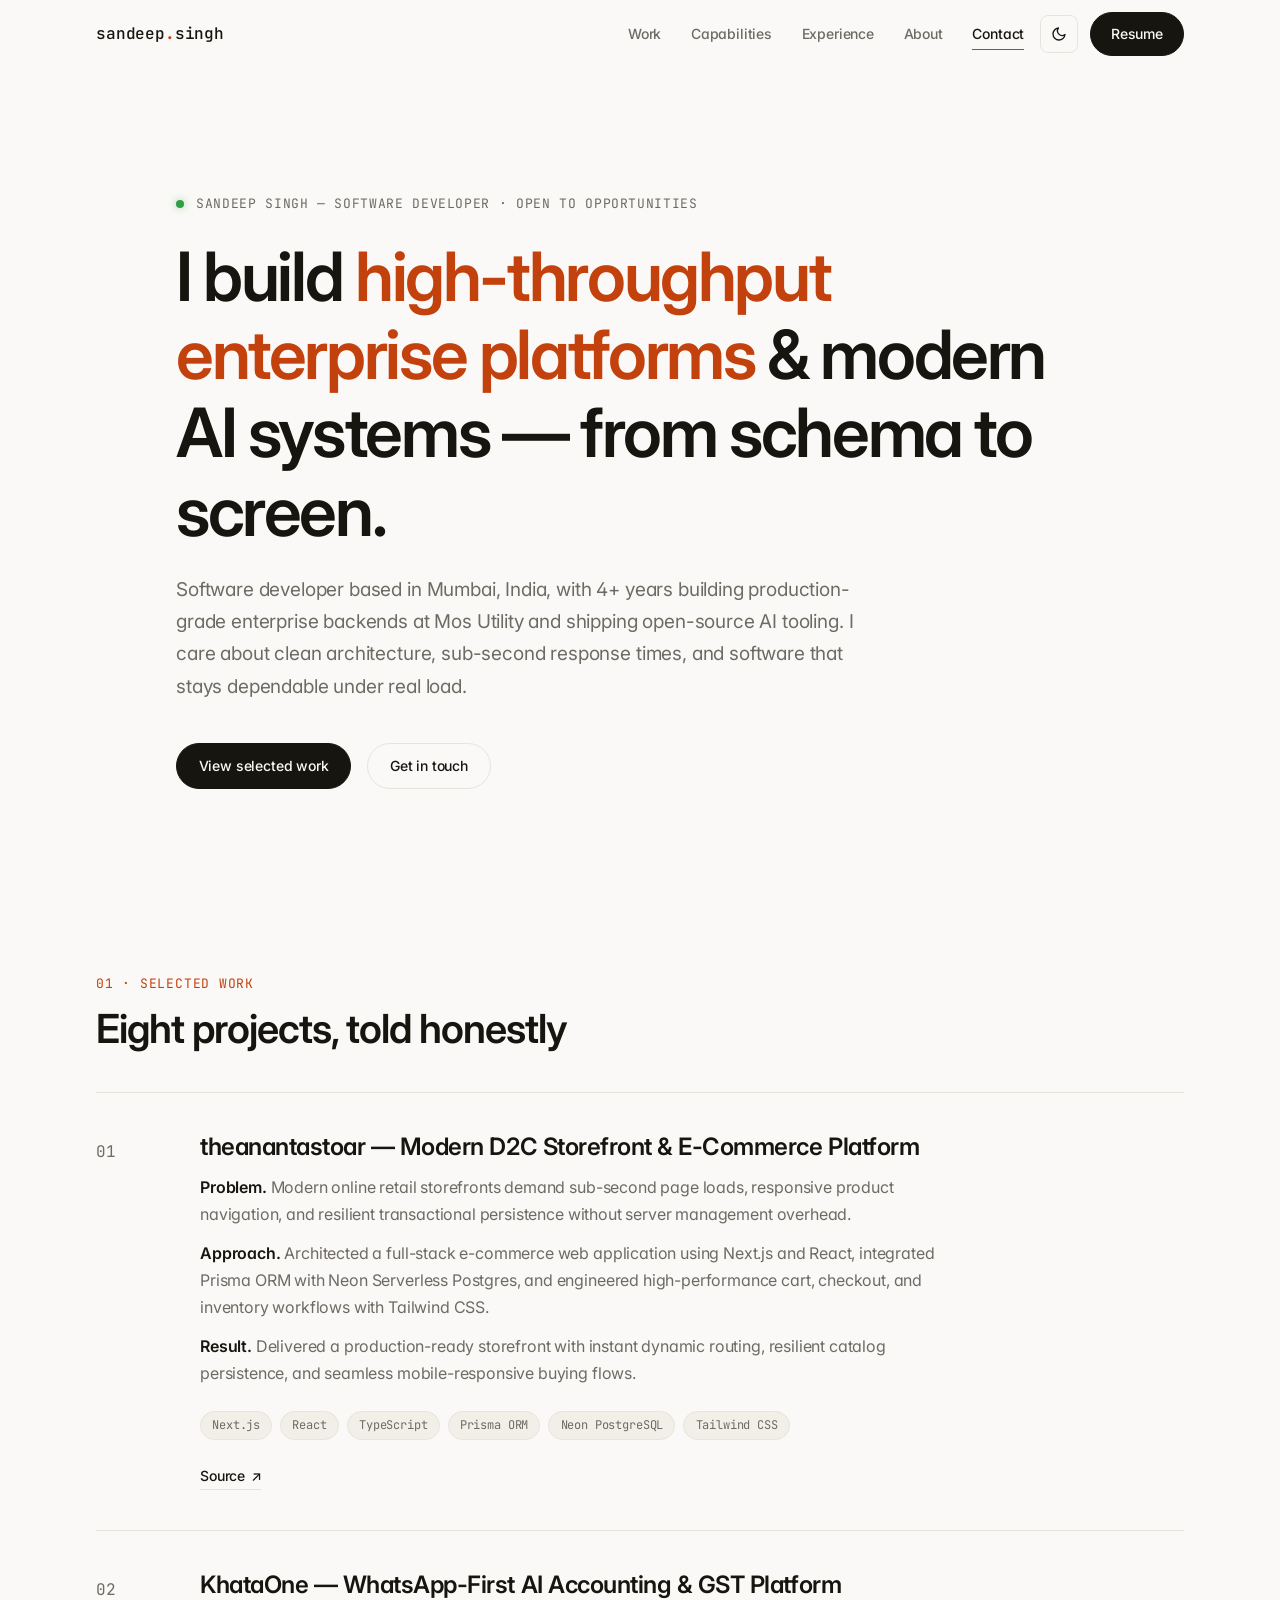
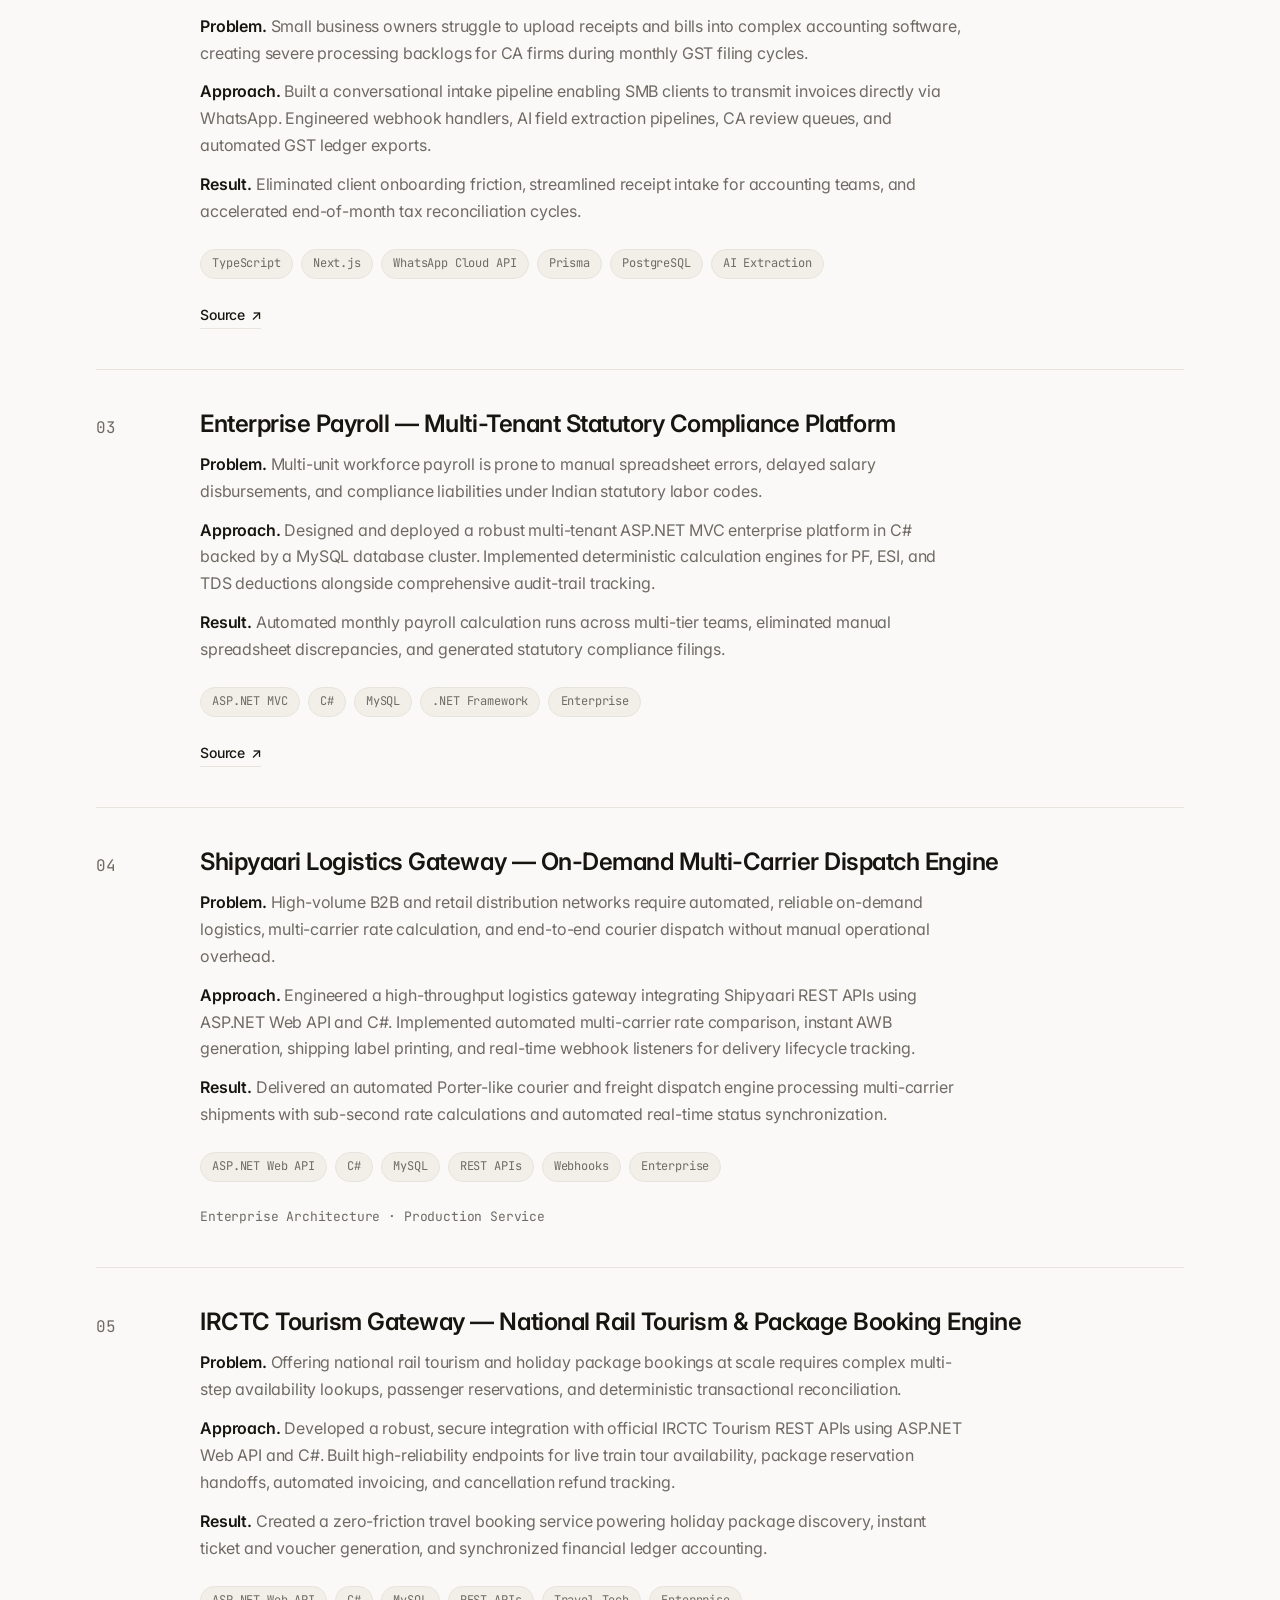
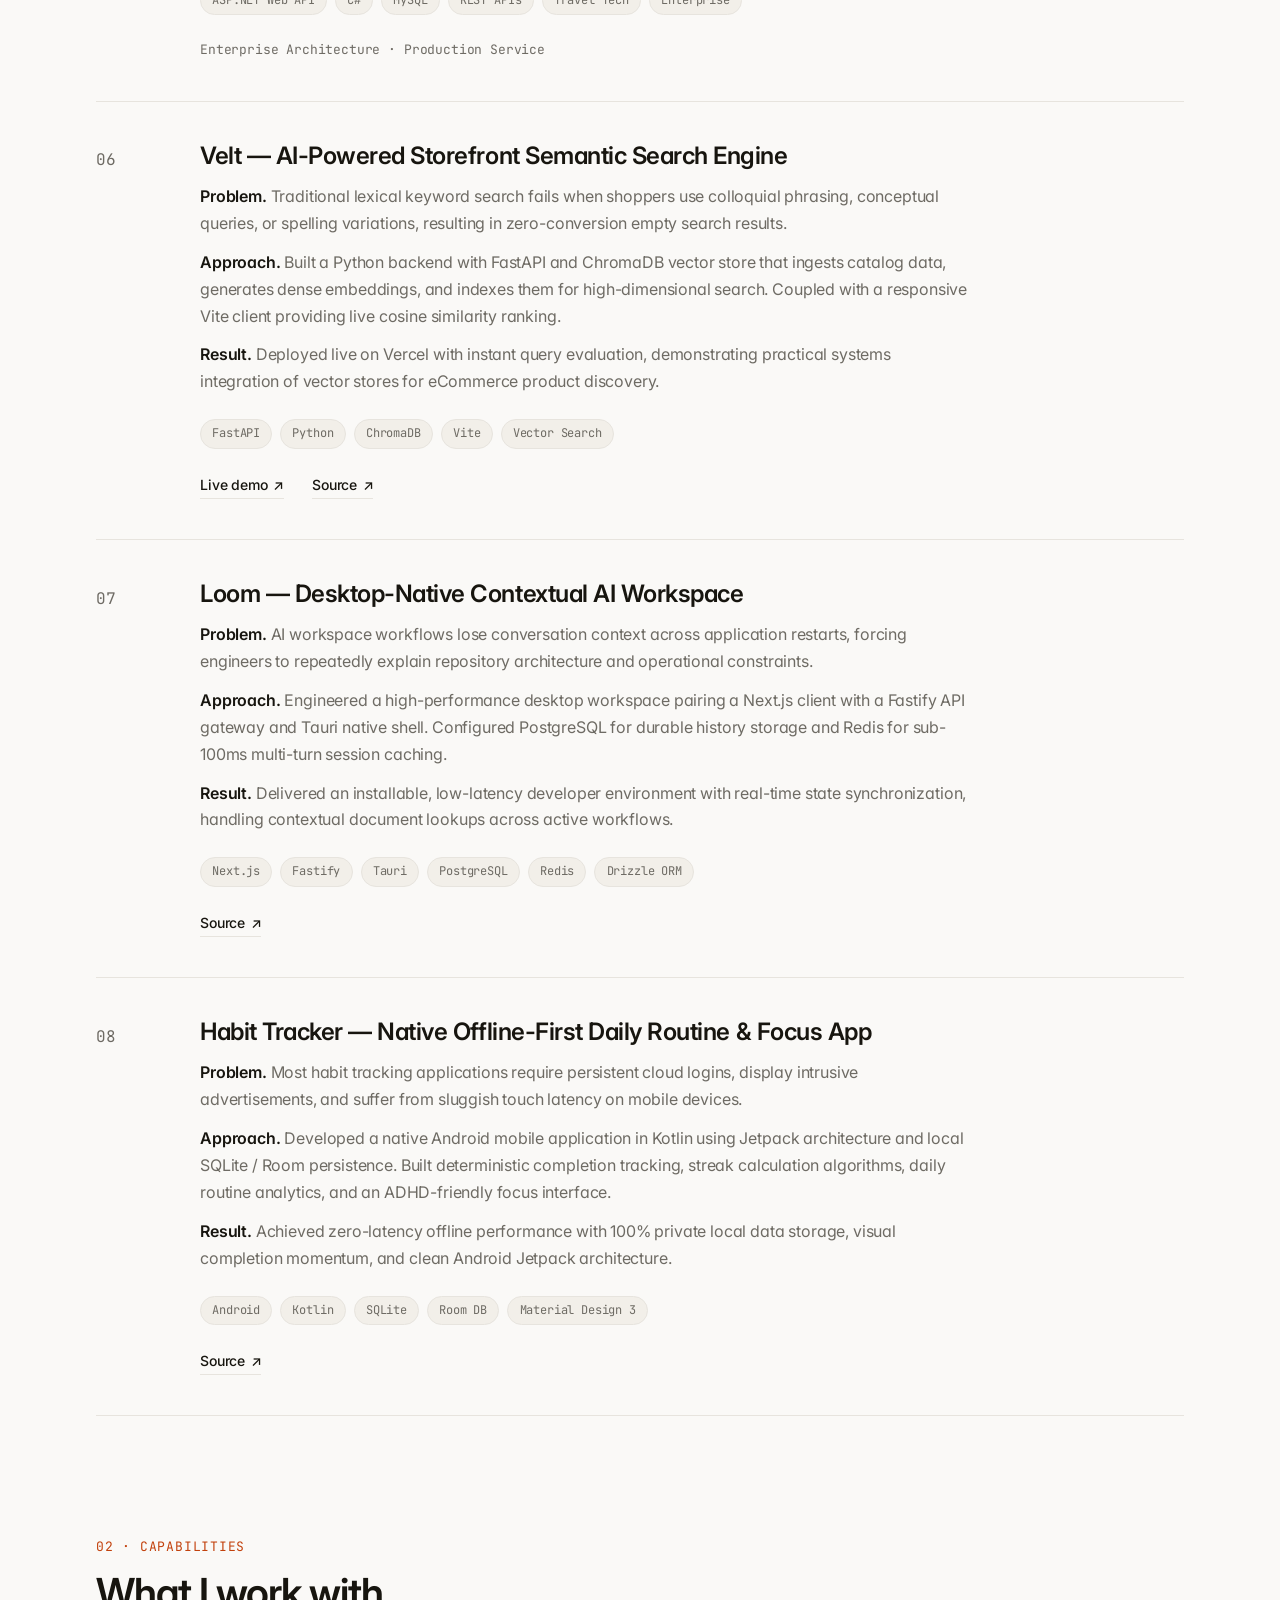
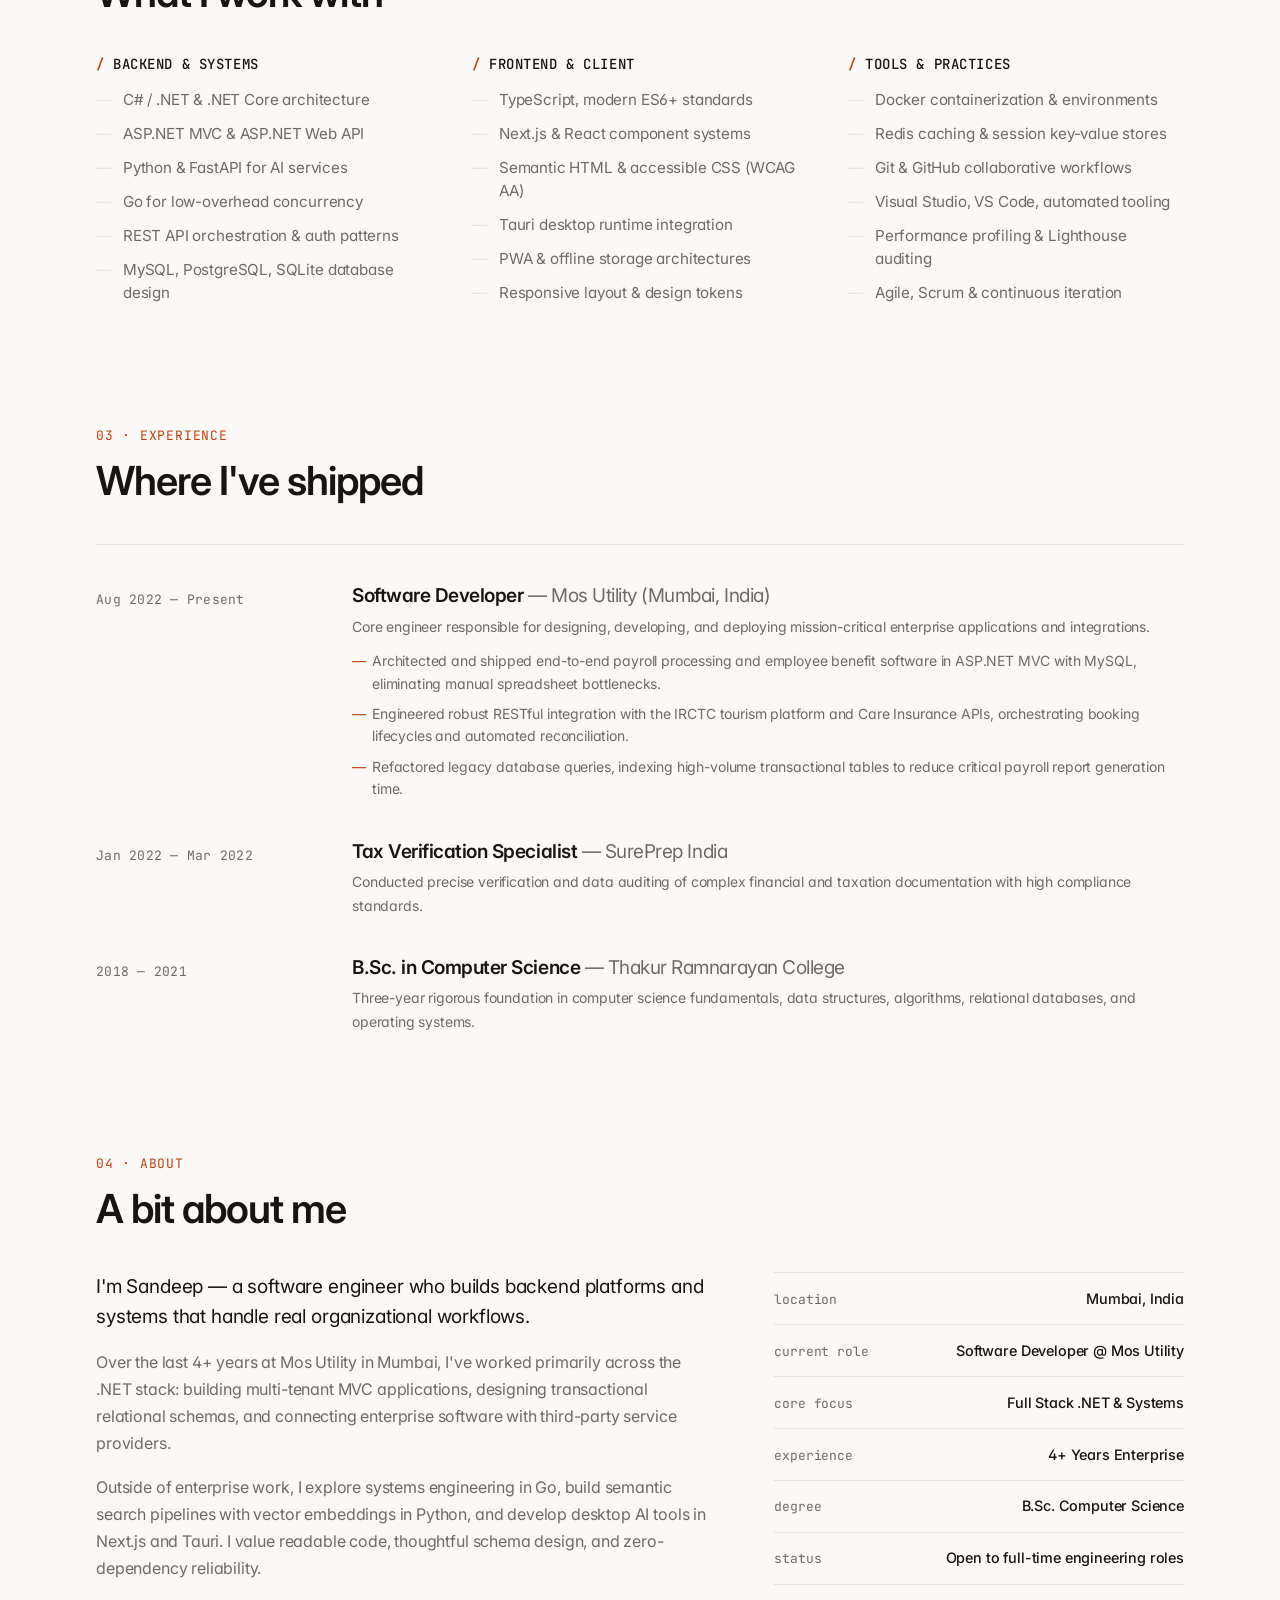
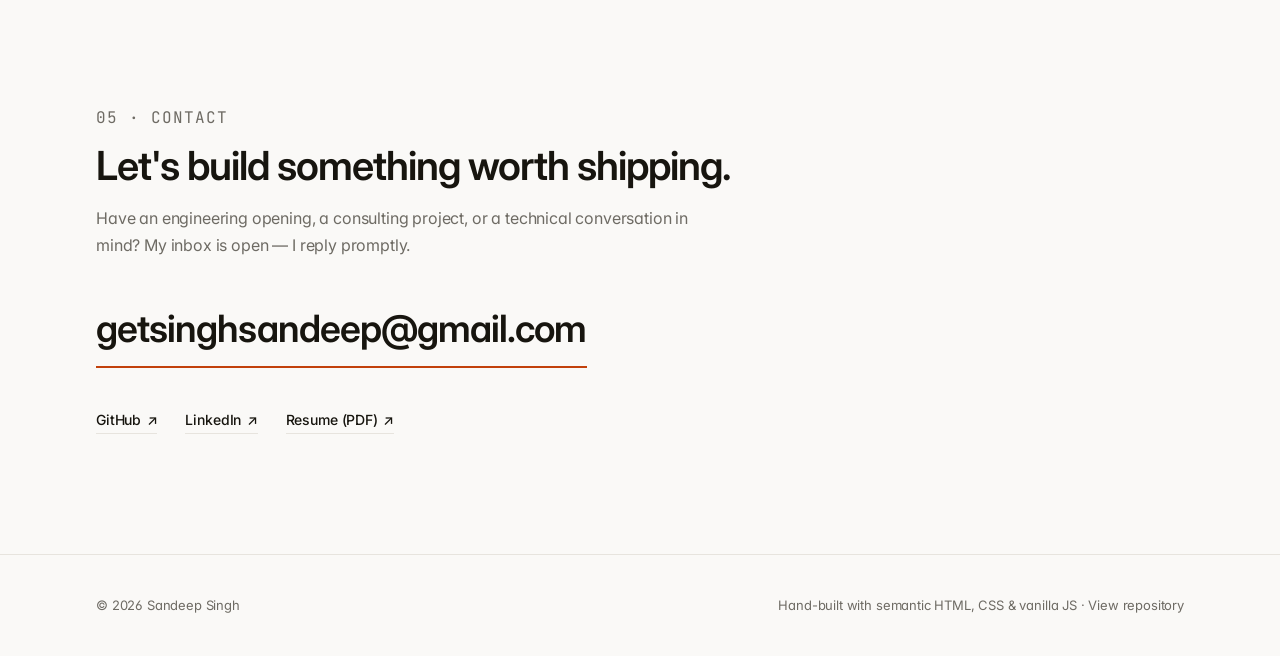
==== commit 685e5e71: "Update project showcase to 8-project roster and align resume experience" ====
--- a/index.html
+++ b/index.html
@@ -65,6 +65,7 @@
         <a href="#experience">Experience</a>
         <a href="#about">About</a>
         <a href="#contact">Contact</a>
+        <a class="btn btn-primary mobile-nav-resume" href="Resume_Sandeep.pdf" target="_blank" rel="noopener noreferrer">Download Resume (PDF)</a>
       </nav>
 
       <div class="header-actions">
@@ -79,7 +80,9 @@
         <a class="btn btn-primary btn-resume" href="Resume_Sandeep.pdf" target="_blank" rel="noopener noreferrer">Resume</a>
 
         <button class="icon-btn menu-btn" id="menu-btn" aria-expanded="false" aria-controls="site-nav" aria-label="Open menu">
-          <svg width="16" height="16" viewBox="0 0 24 24" fill="none" stroke="currentColor" stroke-width="2" stroke-linecap="round" stroke-linejoin="round" aria-hidden="true"><path d="M3 6h18M3 12h18M3 18h18"/></svg>
+          <span></span>
+          <span></span>
+          <span></span>
         </button>
       </div>
     </div>
@@ -110,14 +113,157 @@
     <section class="section container" id="work" aria-labelledby="work-title">
       <header class="section-head reveal">
         <p class="section-label">01 · Selected Work</p>
-        <h2 id="work-title">Four projects, told honestly</h2>
+        <h2 id="work-title">Eight projects, told honestly</h2>
       </header>
 
-      <!-- Project 01: Loom AI Workspace -->
+      <!-- Project 01: theanantastoar -->
       <article class="project reveal stagger-1">
         <p class="project-index" aria-hidden="true">01</p>
         <div class="project-body">
-          <h3>Loom AI Workspace — desktop-native contextual assistant</h3>
+          <h3>theanantastoar — Modern D2C Storefront &amp; E-Commerce Platform</h3>
+          <div class="project-desc">
+            <p><strong>Problem.</strong> Modern online retail storefronts demand sub-second page loads, responsive product navigation, and resilient transactional persistence without server management overhead.</p>
+            <p><strong>Approach.</strong> Architected a full-stack e-commerce web application using Next.js and React, integrated Prisma ORM with Neon Serverless Postgres, and engineered high-performance cart, checkout, and inventory workflows with Tailwind CSS.</p>
+            <p><strong>Result.</strong> Delivered a production-ready storefront with instant dynamic routing, resilient catalog persistence, and seamless mobile-responsive buying flows.</p>
+          </div>
+          <ul class="tags">
+            <li>Next.js</li>
+            <li>React</li>
+            <li>TypeScript</li>
+            <li>Prisma ORM</li>
+            <li>Neon PostgreSQL</li>
+            <li>Tailwind CSS</li>
+          </ul>
+          <div class="project-links">
+            <a class="text-link" href="https://github.com/Sandeep-S01/theanantastore.in" target="_blank" rel="noopener noreferrer">Source <span aria-hidden="true">↗</span></a>
+          </div>
+        </div>
+      </article>
+
+      <!-- Project 02: KhataOne -->
+      <article class="project reveal stagger-2">
+        <p class="project-index" aria-hidden="true">02</p>
+        <div class="project-body">
+          <h3>KhataOne — WhatsApp-First AI Accounting &amp; GST Platform</h3>
+          <div class="project-desc">
+            <p><strong>Problem.</strong> Small business owners struggle to upload receipts and bills into complex accounting software, creating severe processing backlogs for CA firms during monthly GST filing cycles.</p>
+            <p><strong>Approach.</strong> Built a conversational intake pipeline enabling SMB clients to transmit invoices directly via WhatsApp. Engineered webhook handlers, AI field extraction pipelines, CA review queues, and automated GST ledger exports.</p>
+            <p><strong>Result.</strong> Eliminated client onboarding friction, streamlined receipt intake for accounting teams, and accelerated end-of-month tax reconciliation cycles.</p>
+          </div>
+          <ul class="tags">
+            <li>TypeScript</li>
+            <li>Next.js</li>
+            <li>WhatsApp Cloud API</li>
+            <li>Prisma</li>
+            <li>PostgreSQL</li>
+            <li>AI Extraction</li>
+          </ul>
+          <div class="project-links">
+            <a class="text-link" href="https://github.com/Sandeep-S01/KhataOne" target="_blank" rel="noopener noreferrer">Source <span aria-hidden="true">↗</span></a>
+          </div>
+        </div>
+      </article>
+
+      <!-- Project 03: Enterprise Payroll Management Platform -->
+      <article class="project reveal stagger-3">
+        <p class="project-index" aria-hidden="true">03</p>
+        <div class="project-body">
+          <h3>Enterprise Payroll — Multi-Tenant Statutory Compliance Platform</h3>
+          <div class="project-desc">
+            <p><strong>Problem.</strong> Multi-unit workforce payroll is prone to manual spreadsheet errors, delayed salary disbursements, and compliance liabilities under Indian statutory labor codes.</p>
+            <p><strong>Approach.</strong> Designed and deployed a robust multi-tenant ASP.NET MVC enterprise platform in C# backed by a MySQL database cluster. Implemented deterministic calculation engines for PF, ESI, and TDS deductions alongside comprehensive audit-trail tracking.</p>
+            <p><strong>Result.</strong> Automated monthly payroll calculation runs across multi-tier teams, eliminated manual spreadsheet discrepancies, and generated statutory compliance filings.</p>
+          </div>
+          <ul class="tags">
+            <li>ASP.NET MVC</li>
+            <li>C#</li>
+            <li>MySQL</li>
+            <li>.NET Framework</li>
+            <li>Enterprise</li>
+          </ul>
+          <div class="project-links">
+            <a class="text-link" href="https://github.com/Sandeep-S01/Payroll" target="_blank" rel="noopener noreferrer">Source <span aria-hidden="true">↗</span></a>
+          </div>
+        </div>
+      </article>
+
+      <!-- Project 04: Shipyaari Logistics Gateway -->
+      <article class="project reveal stagger-4">
+        <p class="project-index" aria-hidden="true">04</p>
+        <div class="project-body">
+          <h3>Shipyaari Logistics Gateway — On-Demand Multi-Carrier Dispatch Engine</h3>
+          <div class="project-desc">
+            <p><strong>Problem.</strong> High-volume B2B and retail distribution networks require automated, reliable on-demand logistics, multi-carrier rate calculation, and end-to-end courier dispatch without manual operational overhead.</p>
+            <p><strong>Approach.</strong> Engineered a high-throughput logistics gateway integrating Shipyaari REST APIs using ASP.NET Web API and C#. Implemented automated multi-carrier rate comparison, instant AWB generation, shipping label printing, and real-time webhook listeners for delivery lifecycle tracking.</p>
+            <p><strong>Result.</strong> Delivered an automated Porter-like courier and freight dispatch engine processing multi-carrier shipments with sub-second rate calculations and automated real-time status synchronization.</p>
+          </div>
+          <ul class="tags">
+            <li>ASP.NET Web API</li>
+            <li>C#</li>
+            <li>MySQL</li>
+            <li>REST APIs</li>
+            <li>Webhooks</li>
+            <li>Enterprise</li>
+          </ul>
+          <div class="project-links">
+            <span class="mono" style="font-size: 0.8125rem; color: var(--muted);">Enterprise Architecture · Production Service</span>
+          </div>
+        </div>
+      </article>
+
+      <!-- Project 05: IRCTC Tourism Gateway -->
+      <article class="project reveal stagger-5">
+        <p class="project-index" aria-hidden="true">05</p>
+        <div class="project-body">
+          <h3>IRCTC Tourism Gateway — National Rail Tourism &amp; Package Booking Engine</h3>
+          <div class="project-desc">
+            <p><strong>Problem.</strong> Offering national rail tourism and holiday package bookings at scale requires complex multi-step availability lookups, passenger reservations, and deterministic transactional reconciliation.</p>
+            <p><strong>Approach.</strong> Developed a robust, secure integration with official IRCTC Tourism REST APIs using ASP.NET Web API and C#. Built high-reliability endpoints for live train tour availability, package reservation handoffs, automated invoicing, and cancellation refund tracking.</p>
+            <p><strong>Result.</strong> Created a zero-friction travel booking service powering holiday package discovery, instant ticket and voucher generation, and synchronized financial ledger accounting.</p>
+          </div>
+          <ul class="tags">
+            <li>ASP.NET Web API</li>
+            <li>C#</li>
+            <li>MySQL</li>
+            <li>REST APIs</li>
+            <li>Travel Tech</li>
+            <li>Enterprise</li>
+          </ul>
+          <div class="project-links">
+            <span class="mono" style="font-size: 0.8125rem; color: var(--muted);">Enterprise Architecture · Production Service</span>
+          </div>
+        </div>
+      </article>
+
+      <!-- Project 06: Velt Semantic Search -->
+      <article class="project reveal stagger-6">
+        <p class="project-index" aria-hidden="true">06</p>
+        <div class="project-body">
+          <h3>Velt — AI-Powered Storefront Semantic Search Engine</h3>
+          <div class="project-desc">
+            <p><strong>Problem.</strong> Traditional lexical keyword search fails when shoppers use colloquial phrasing, conceptual queries, or spelling variations, resulting in zero-conversion empty search results.</p>
+            <p><strong>Approach.</strong> Built a Python backend with FastAPI and ChromaDB vector store that ingests catalog data, generates dense embeddings, and indexes them for high-dimensional search. Coupled with a responsive Vite client providing live cosine similarity ranking.</p>
+            <p><strong>Result.</strong> Deployed live on Vercel with instant query evaluation, demonstrating practical systems integration of vector stores for eCommerce product discovery.</p>
+          </div>
+          <ul class="tags">
+            <li>FastAPI</li>
+            <li>Python</li>
+            <li>ChromaDB</li>
+            <li>Vite</li>
+            <li>Vector Search</li>
+          </ul>
+          <div class="project-links">
+            <a class="text-link" href="https://velt-gamma.vercel.app" target="_blank" rel="noopener noreferrer">Live demo <span aria-hidden="true">↗</span></a>
+            <a class="text-link" href="https://github.com/Sandeep-S01/Velt" target="_blank" rel="noopener noreferrer">Source <span aria-hidden="true">↗</span></a>
+          </div>
+        </div>
+      </article>
+
+      <!-- Project 07: Loom AI Workspace -->
+      <article class="project reveal stagger-7">
+        <p class="project-index" aria-hidden="true">07</p>
+        <div class="project-body">
+          <h3>Loom — Desktop-Native Contextual AI Workspace</h3>
           <div class="project-desc">
             <p><strong>Problem.</strong> AI workspace workflows lose conversation context across application restarts, forcing engineers to repeatedly explain repository architecture and operational constraints.</p>
             <p><strong>Approach.</strong> Engineered a high-performance desktop workspace pairing a Next.js client with a Fastify API gateway and Tauri native shell. Configured PostgreSQL for durable history storage and Redis for sub-100ms multi-turn session caching.</p>
@@ -129,130 +275,36 @@
             <li>Tauri</li>
             <li>PostgreSQL</li>
             <li>Redis</li>
-          </ul>
-          <div class="project-links">
-            <a class="text-link" href="https://github.com/Sandeep-S01" target="_blank" rel="noopener noreferrer">Source <span aria-hidden="true">↗</span></a>
-          </div>
-        </div>
-      </article>
-
-      <!-- Project 02: Enterprise Payroll Management Platform -->
-      <article class="project reveal stagger-2">
-        <p class="project-index" aria-hidden="true">02</p>
-        <div class="project-body">
-          <h3>Enterprise Payroll Management — automated compliance engine</h3>
-          <div class="project-desc">
-            <p><strong>Problem.</strong> Multi-unit workforce payroll at Mos Utility was prone to manual ledger errors, delayed salary disbursements, and compliance liabilities under Indian statutory labor codes.</p>
-            <p><strong>Approach.</strong> Designed and deployed a robust multi-tenant ASP.NET MVC enterprise system in C# with a MySQL database cluster. Built deterministic calculation engines for PF, ESI, and TDS deductions with comprehensive audit-trail tracking.</p>
-            <p><strong>Result.</strong> Eliminated manual spreadsheet discrepancies, slashed payroll calculation runtimes, and automated full compliance reporting currently serving active production operations.</p>
-          </div>
-          <ul class="tags">
-            <li>ASP.NET MVC</li>
-            <li>C#</li>
-            <li>MySQL</li>
-            <li>.NET Framework</li>
-            <li>Enterprise</li>
-          </ul>
-          <div class="project-links">
-            <span class="mono" style="font-size: 0.8125rem; color: var(--muted);">Enterprise · Production Software @ Mos Utility</span>
-          </div>
-        </div>
-      </article>
-
-      <!-- Project 03: Velt Semantic Search -->
-      <article class="project reveal stagger-3">
-        <p class="project-index" aria-hidden="true">03</p>
-        <div class="project-body">
-          <h3>Velt Semantic Search — vector-embedded document retrieval</h3>
-          <div class="project-desc">
-            <p><strong>Problem.</strong> Traditional lexical keyword search fails to find conceptual matches when documentation uses synonyms, phrasing variations, or differing architectural terminology.</p>
-            <p><strong>Approach.</strong> Built a Python backend with FastAPI that ingests unstructured technical documents, generates vector embeddings, and indexes them into ChromaDB. Coupled with a responsive Vite client providing live cosine similarity ranking.</p>
-            <p><strong>Result.</strong> Deployed live on Vercel with instant query evaluation, proving practical systems integration of vector stores and modern semantic search pipelines.</p>
-          </div>
-          <ul class="tags">
-            <li>FastAPI</li>
-            <li>ChromaDB</li>
-            <li>Vite</li>
-            <li>Python</li>
-            <li>Vector Search</li>
-          </ul>
-          <div class="project-links">
-            <a class="text-link" href="https://velt-gamma.vercel.app" target="_blank" rel="noopener noreferrer">Live demo <span aria-hidden="true">↗</span></a>
-            <a class="text-link" href="https://github.com/Sandeep-S01" target="_blank" rel="noopener noreferrer">Source <span aria-hidden="true">↗</span></a>
-          </div>
-        </div>
-      </article>
-
-      <!-- Project 04: ConnectAgents Gateway -->
-      <article class="project reveal stagger-4">
-        <p class="project-index" aria-hidden="true">04</p>
-        <div class="project-body">
-          <h3>ConnectAgents Gateway — multi-agent orchestration service</h3>
-          <div class="project-desc">
-            <p><strong>Problem.</strong> Coordinating specialized autonomous AI assistants requires centralized message routing, conversational persistence, and accessible multi-client access points.</p>
-            <p><strong>Approach.</strong> Implemented a concurrent routing daemon in Go, integrating Telegram Bot API webhooks with SQLite for zero-configuration local persistence and an installable offline-capable PWA client.</p>
-            <p><strong>Result.</strong> Created a lightweight, self-hostable agent orchestrator capable of dispatching incoming requests across discrete background tools with low memory footprint.</p>
-          </div>
-          <ul class="tags">
-            <li>Go</li>
+            <li>Drizzle ORM</li>
+          </ul>
+          <div class="project-links">
+            <a class="text-link" href="https://github.com/Sandeep-S01/loom" target="_blank" rel="noopener noreferrer">Source <span aria-hidden="true">↗</span></a>
+          </div>
+        </div>
+      </article>
+
+      <!-- Project 08: Habit Tracker Mobile App -->
+      <article class="project reveal stagger-8">
+        <p class="project-index" aria-hidden="true">08</p>
+        <div class="project-body">
+          <h3>Habit Tracker — Native Offline-First Daily Routine &amp; Focus App</h3>
+          <div class="project-desc">
+            <p><strong>Problem.</strong> Most habit tracking applications require persistent cloud logins, display intrusive advertisements, and suffer from sluggish touch latency on mobile devices.</p>
+            <p><strong>Approach.</strong> Developed a native Android mobile application in Kotlin using Jetpack architecture and local SQLite / Room persistence. Built deterministic completion tracking, streak calculation algorithms, daily routine analytics, and an ADHD-friendly focus interface.</p>
+            <p><strong>Result.</strong> Achieved zero-latency offline performance with 100% private local data storage, visual completion momentum, and clean Android Jetpack architecture.</p>
+          </div>
+          <ul class="tags">
+            <li>Android</li>
+            <li>Kotlin</li>
             <li>SQLite</li>
-            <li>PWA</li>
-            <li>Telegram Bot API</li>
-          </ul>
-          <div class="project-links">
-            <a class="text-link" href="https://github.com/Sandeep-S01" target="_blank" rel="noopener noreferrer">Source <span aria-hidden="true">↗</span></a>
-          </div>
-        </div>
-      </article>
-
-      <!-- Other Work Archive Table -->
-      <div class="other-work-section reveal">
-        <p class="other-work-title">Additional Engineering Work</p>
-        <div class="other-work-table">
-          <div class="other-work-row">
-            <div class="other-work-meta">
-              <span class="other-work-name">TaxBot</span>
-              <span class="other-work-tech">TypeScript · Web Automation Assistant</span>
-            </div>
-            <a class="text-link" href="https://github.com/Sandeep-S01" target="_blank" rel="noopener noreferrer">Source <span aria-hidden="true">↗</span></a>
-          </div>
-          <div class="other-work-row">
-            <div class="other-work-meta">
-              <span class="other-work-name">AuditTrail AI</span>
-              <span class="other-work-tech">Next.js 16 · Prisma · PostgreSQL · Clerk Auth</span>
-            </div>
-            <a class="text-link" href="https://github.com/Sandeep-S01" target="_blank" rel="noopener noreferrer">Source <span aria-hidden="true">↗</span></a>
-          </div>
-          <div class="other-work-row">
-            <div class="other-work-meta">
-              <span class="other-work-name">AlphaGate / Sentra</span>
-              <span class="other-work-tech">Go · PostgreSQL · Redis · Docker</span>
-            </div>
-            <a class="text-link" href="https://github.com/Sandeep-S01" target="_blank" rel="noopener noreferrer">Source <span aria-hidden="true">↗</span></a>
-          </div>
-          <div class="other-work-row">
-            <div class="other-work-meta">
-              <span class="other-work-name">NutriSnap</span>
-              <span class="other-work-tech">Next.js 15 · Gemini Vision AI · Prisma ORM</span>
-            </div>
-            <a class="text-link" href="https://nutrisnap-sable.vercel.app" target="_blank" rel="noopener noreferrer">Demo <span aria-hidden="true">↗</span></a>
-          </div>
-          <div class="other-work-row">
-            <div class="other-work-meta">
-              <span class="other-work-name">IRCTC Tourism Integration</span>
-              <span class="other-work-tech">ASP.NET Web API · RESTful Service Architecture</span>
-            </div>
-            <span class="mono" style="font-size: 0.75rem; color: var(--muted);">Enterprise</span>
-          </div>
-          <div class="other-work-row">
-            <div class="other-work-meta">
-              <span class="other-work-name">Care Insurance Integration</span>
-              <span class="other-work-tech">ASP.NET MVC · .NET Framework · MySQL</span>
-            </div>
-            <span class="mono" style="font-size: 0.75rem; color: var(--muted);">Enterprise</span>
-          </div>
-        </div>
-      </div>
+            <li>Room DB</li>
+            <li>Material Design 3</li>
+          </ul>
+          <div class="project-links">
+            <a class="text-link" href="https://github.com/Sandeep-S01/Habit-Tracker" target="_blank" rel="noopener noreferrer">Source <span aria-hidden="true">↗</span></a>
+          </div>
+        </div>
+      </article>
     </section>
 
     <!-- ================================================================
--- a/style.css
+++ b/style.css
@@ -932,84 +932,332 @@
 .js .reveal.stagger-4 { transition-delay: 0.32s; }
 .js .reveal.stagger-5 { transition-delay: 0.40s; }
 .js .reveal.stagger-6 { transition-delay: 0.48s; }
-
-/* ===================================================================
-   RESPONSIVE BREAKPOINTS
+.js .reveal.stagger-7 { transition-delay: 0.56s; }
+.js .reveal.stagger-8 { transition-delay: 0.64s; }
+
+/* Mobile Navigation Resume CTA (Desktop hidden) */
+.mobile-nav-resume {
+  display: none;
+}
+
+/* ===================================================================
+   RESPONSIVE BREAKPOINTS (Mobile Polish & UX System)
    =================================================================== */
 
 @media (max-width: 768px) {
+  :root {
+    --space-2xl: 3.5rem;
+    --space-xl: 2.25rem;
+  }
+
+  /* Header & Navigation */
+  .site-header {
+    height: 4.25rem;
+  }
+
+  .header-inner {
+    height: 4.25rem;
+  }
+
+  /* 44x44px minimum accessible touch target */
+  .icon-btn {
+    min-width: 44px;
+    min-height: 44px;
+  }
+
+  /* Animated Hamburger-to-Close Morph */
+  .menu-btn {
+    display: flex;
+    flex-direction: column;
+    justify-content: center;
+    align-items: center;
+    gap: 4px;
+    min-width: 44px;
+    min-height: 44px;
+    padding: 0;
+  }
+
+  .menu-btn span {
+    display: block;
+    width: 20px;
+    height: 2px;
+    background-color: var(--ink);
+    border-radius: 2px;
+    transition: transform 0.25s cubic-bezier(0.16, 1, 0.3, 1), opacity 0.2s ease;
+  }
+
+  .menu-btn.open span:nth-child(1) {
+    transform: translateY(6px) rotate(45deg);
+  }
+
+  .menu-btn.open span:nth-child(2) {
+    opacity: 0;
+    transform: scale(0);
+  }
+
+  .menu-btn.open span:nth-child(3) {
+    transform: translateY(-6px) rotate(-45deg);
+  }
+
+  /* Mobile Dropdown Nav with Glassmorphism */
   .site-nav {
-    position: absolute;
+    position: fixed;
     top: 4.25rem;
     left: 0;
     right: 0;
     display: none;
     flex-direction: column;
-    gap: var(--space-s);
+    gap: 0.65rem;
     background: var(--bg);
+    background: color-mix(in srgb, var(--bg) 96%, transparent);
+    -webkit-backdrop-filter: blur(20px);
+    backdrop-filter: blur(20px);
     border-bottom: 1px solid var(--line);
-    padding: var(--space-s) 1.5rem var(--space-m);
-    box-shadow: 0 12px 28px rgba(0, 0, 0, 0.1);
+    padding: 1.25rem 1.5rem 1.75rem;
+    box-shadow: 0 16px 36px rgba(0, 0, 0, 0.15);
+    z-index: 99;
   }
 
   .site-nav.open {
     display: flex;
+    animation: menu-slide-down 0.25s cubic-bezier(0.16, 1, 0.3, 1);
+  }
+
+  @keyframes menu-slide-down {
+    from {
+      opacity: 0;
+      transform: translateY(-8px);
+    }
+    to {
+      opacity: 1;
+      transform: translateY(0);
+    }
   }
 
   .site-nav a {
-    font-size: var(--step-0);
+    font-size: 1.05rem;
     color: var(--ink);
-    padding: 0.4rem 0;
-  }
-
-  .menu-btn {
-    display: inline-flex;
+    padding: 0.5rem 0;
+    border-bottom: 1px solid var(--line-subtle);
+  }
+
+  .site-nav a:last-of-type {
+    border-bottom: none;
   }
 
   .btn-resume {
     display: none;
   }
 
+  .mobile-nav-resume {
+    display: inline-flex;
+    justify-content: center;
+    align-items: center;
+    margin-top: 0.85rem;
+    padding: 0.75rem 1.5rem;
+    text-align: center;
+    font-weight: 600;
+    border-bottom: none !important;
+  }
+
+  /* Hero Mobile Refinement */
+  .hero {
+    padding: 2.75rem 0 2rem;
+  }
+
+  .hero h1 {
+    font-size: clamp(2rem, 1.2rem + 4.8vw, 2.85rem);
+    line-height: 1.15;
+    margin: 1rem 0 1.25rem;
+    word-break: normal;
+    overflow-wrap: break-word;
+  }
+
+  .lede {
+    font-size: 1.025rem;
+    line-height: 1.68;
+  }
+
+  .hero-actions {
+    margin-top: 1.75rem;
+    gap: 0.75rem;
+    width: 100%;
+  }
+
+  .hero-actions .btn {
+    padding: 0.75rem 1.5rem;
+    min-height: 44px;
+    justify-content: center;
+  }
+
+  /* Projects Mobile Card Treatment */
   .project {
-    grid-template-columns: 3.5rem 1fr;
-    gap: 1rem;
-  }
-
+    grid-template-columns: 1fr;
+    gap: 0.85rem;
+    padding: 2rem 0;
+  }
+
+  .project-index {
+    display: inline-flex;
+    align-items: center;
+    font-family: var(--font-mono);
+    font-size: 0.75rem;
+    color: var(--accent);
+    background: var(--line-subtle);
+    border: 1px solid var(--line);
+    border-radius: 999px;
+    padding: 3px 10px;
+    width: fit-content;
+    margin-bottom: 0.25rem;
+  }
+
+  .project-body h3 {
+    font-size: 1.25rem;
+    line-height: 1.3;
+  }
+
+  .project-links {
+    gap: 1.25rem;
+    margin-top: 1rem;
+  }
+
+  .project-links .text-link {
+    min-height: 38px;
+    padding: 0.25rem 0;
+  }
+
+  /* Capabilities Structured Mobile Cards */
+  .cap-grid {
+    grid-template-columns: 1fr;
+    gap: 1.25rem;
+  }
+
+  .cap {
+    background: var(--surface);
+    border: 1px solid var(--line);
+    border-radius: 12px;
+    padding: 1.35rem 1.4rem;
+    box-shadow: 0 2px 8px rgba(0, 0, 0, 0.03);
+  }
+
+  /* Experience Mobile Timeline Rail */
+  .timeline-list {
+    border-top: none;
+    padding-top: 0;
+    border-left: 2px solid var(--line);
+    padding-left: 1.25rem;
+    margin-left: 0.35rem;
+    gap: 2rem;
+  }
+
+  .timeline-item {
+    grid-template-columns: 1fr;
+    gap: 0.35rem;
+    position: relative;
+  }
+
+  .timeline-item::before {
+    content: "";
+    position: absolute;
+    left: calc(-1.25rem - 6px);
+    top: 0.35rem;
+    width: 10px;
+    height: 10px;
+    border-radius: 50%;
+    background: var(--accent);
+    border: 2px solid var(--bg);
+    box-shadow: 0 0 6px var(--accent);
+  }
+
+  .timeline-dates {
+    font-size: 0.8rem;
+    color: var(--accent);
+    font-weight: 500;
+    padding-top: 0;
+  }
+
+  .timeline-content h3 {
+    font-size: 1.05rem;
+  }
+
+  /* About & Quick Facts Mobile */
   .about-grid {
     grid-template-columns: 1fr;
-    gap: var(--space-l);
-  }
-
-  .timeline-item {
-    grid-template-columns: 1fr;
+    gap: 2rem;
+  }
+
+  .facts {
+    background: var(--surface);
+    border: 1px solid var(--line);
+    border-radius: 12px;
+    padding: 0.65rem 1.25rem;
+    box-shadow: 0 2px 8px rgba(0, 0, 0, 0.03);
+  }
+
+  .facts > div {
+    flex-direction: column;
+    align-items: flex-start;
     gap: 0.25rem;
-  }
-
-  .timeline-dates {
-    padding-top: 0;
+    padding: 0.75rem 0;
+  }
+
+  .facts dt {
+    font-size: 0.75rem;
+    letter-spacing: 0.06em;
+    text-transform: uppercase;
+  }
+
+  .facts dd {
+    font-size: 0.95rem;
+    text-align: left;
+  }
+
+  /* Contact Section Mobile */
+  .contact-inner h2 {
+    font-size: clamp(1.65rem, 5vw, 2.2rem);
+    line-height: 1.2;
+  }
+
+  .email-link {
+    font-size: clamp(1.15rem, 5.2vw, 1.85rem);
+    line-height: 1.35;
+    word-break: break-all;
+    overflow-wrap: anywhere;
+    max-width: 100%;
+  }
+
+  .socials {
+    gap: 1.25rem;
+  }
+
+  .socials .text-link {
+    min-height: 42px;
+    display: inline-flex;
+    align-items: center;
   }
 }
 
 @media (max-width: 520px) {
-  .project {
-    grid-template-columns: 1fr;
-    gap: 0.5rem;
-  }
-
-  .project-index {
-    padding-top: 0;
+  .hero-actions {
+    flex-direction: column;
+    align-items: stretch;
   }
 
   .other-work-row {
     flex-direction: column;
     align-items: flex-start;
-    gap: 0.4rem;
+    gap: 0.5rem;
+    padding: 1rem 1.15rem;
   }
 
   .other-work-meta {
     flex-direction: column;
     align-items: flex-start;
     gap: 0.25rem;
+  }
+
+  .other-work-name {
+    font-size: 0.95rem;
   }
 }
 
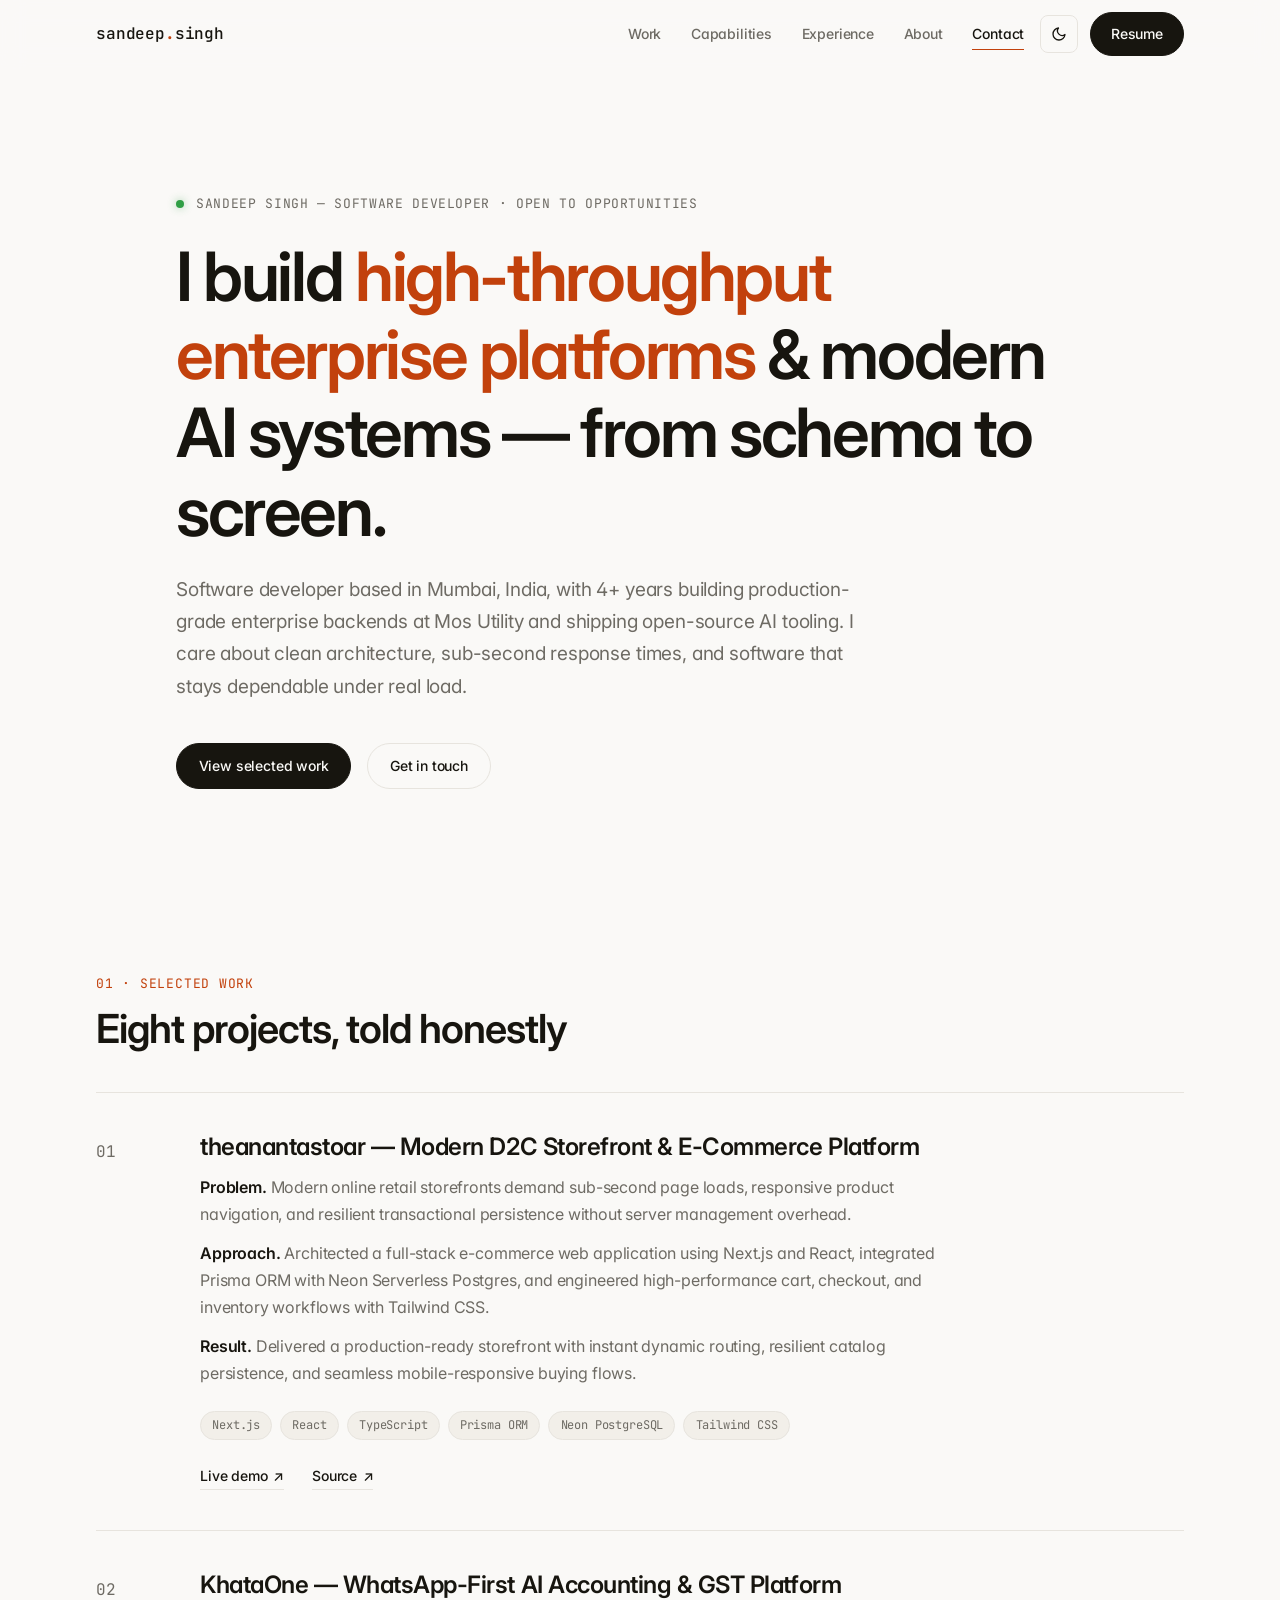
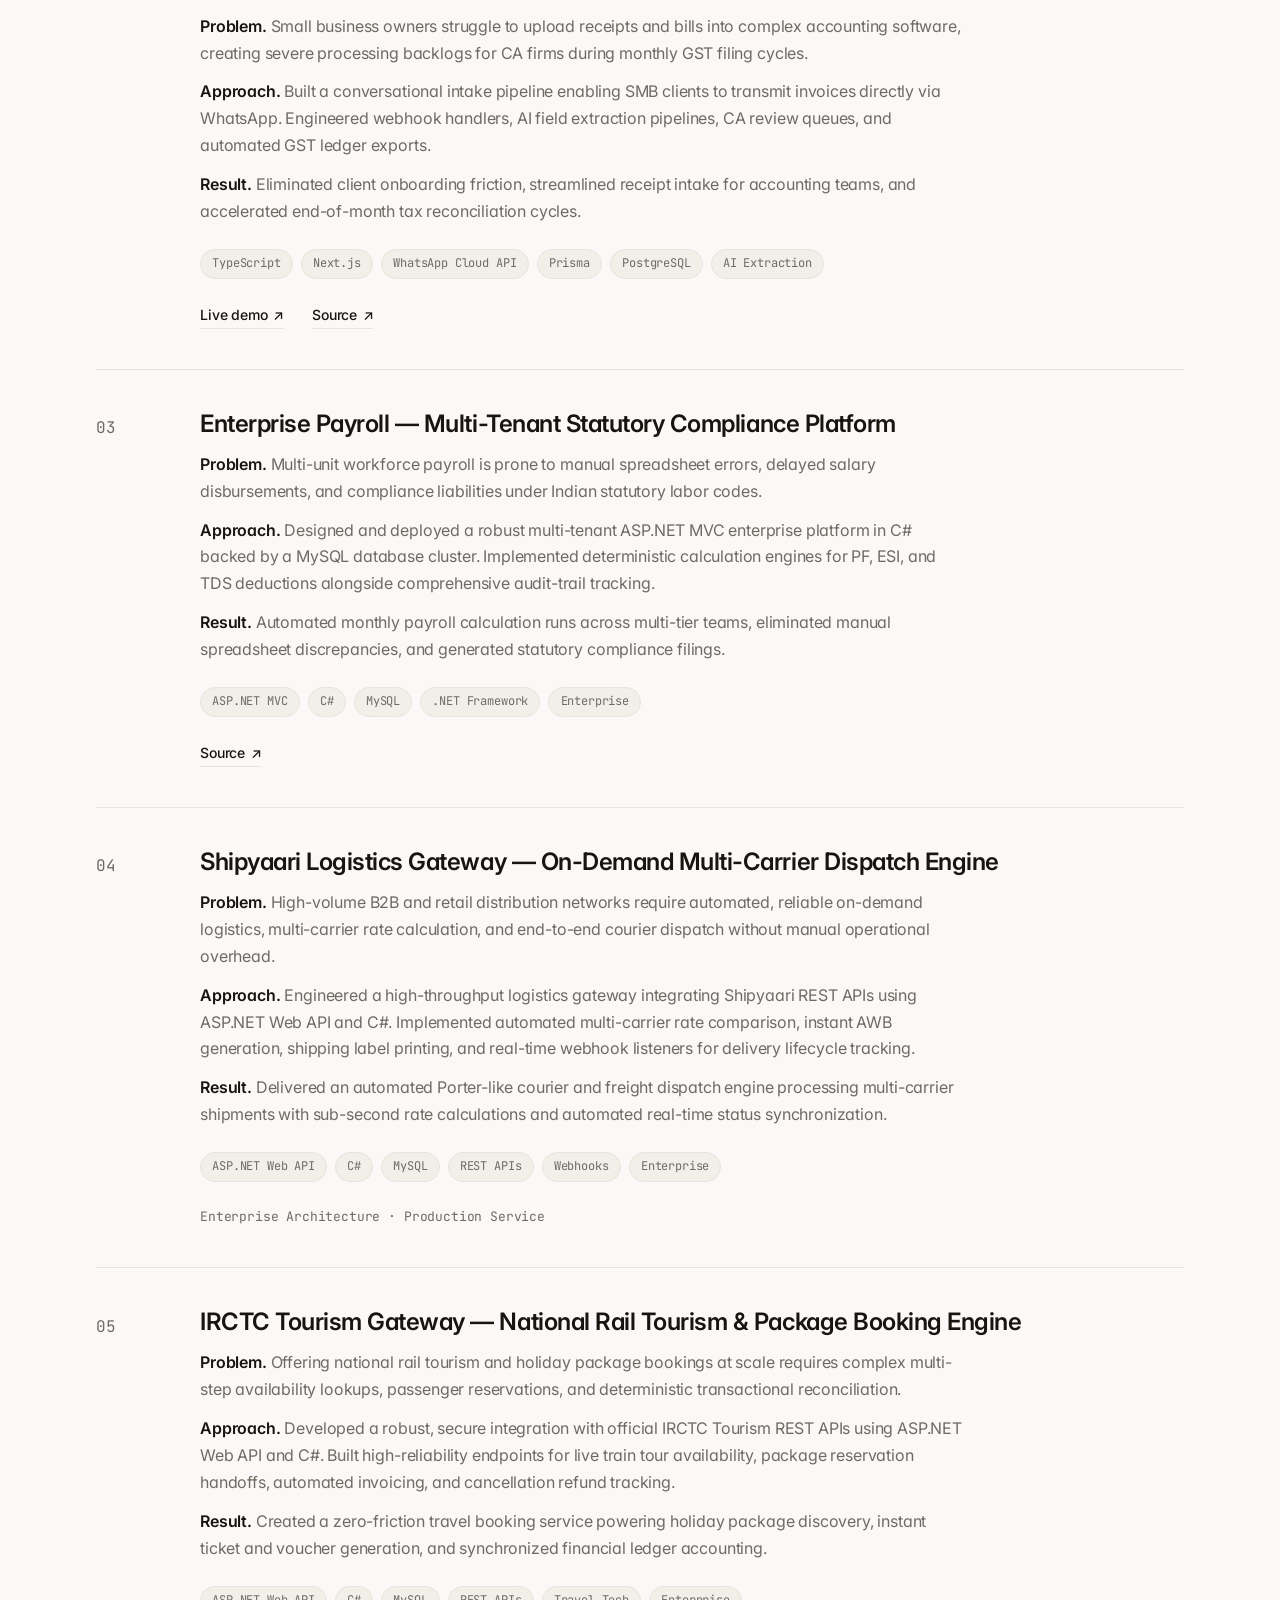
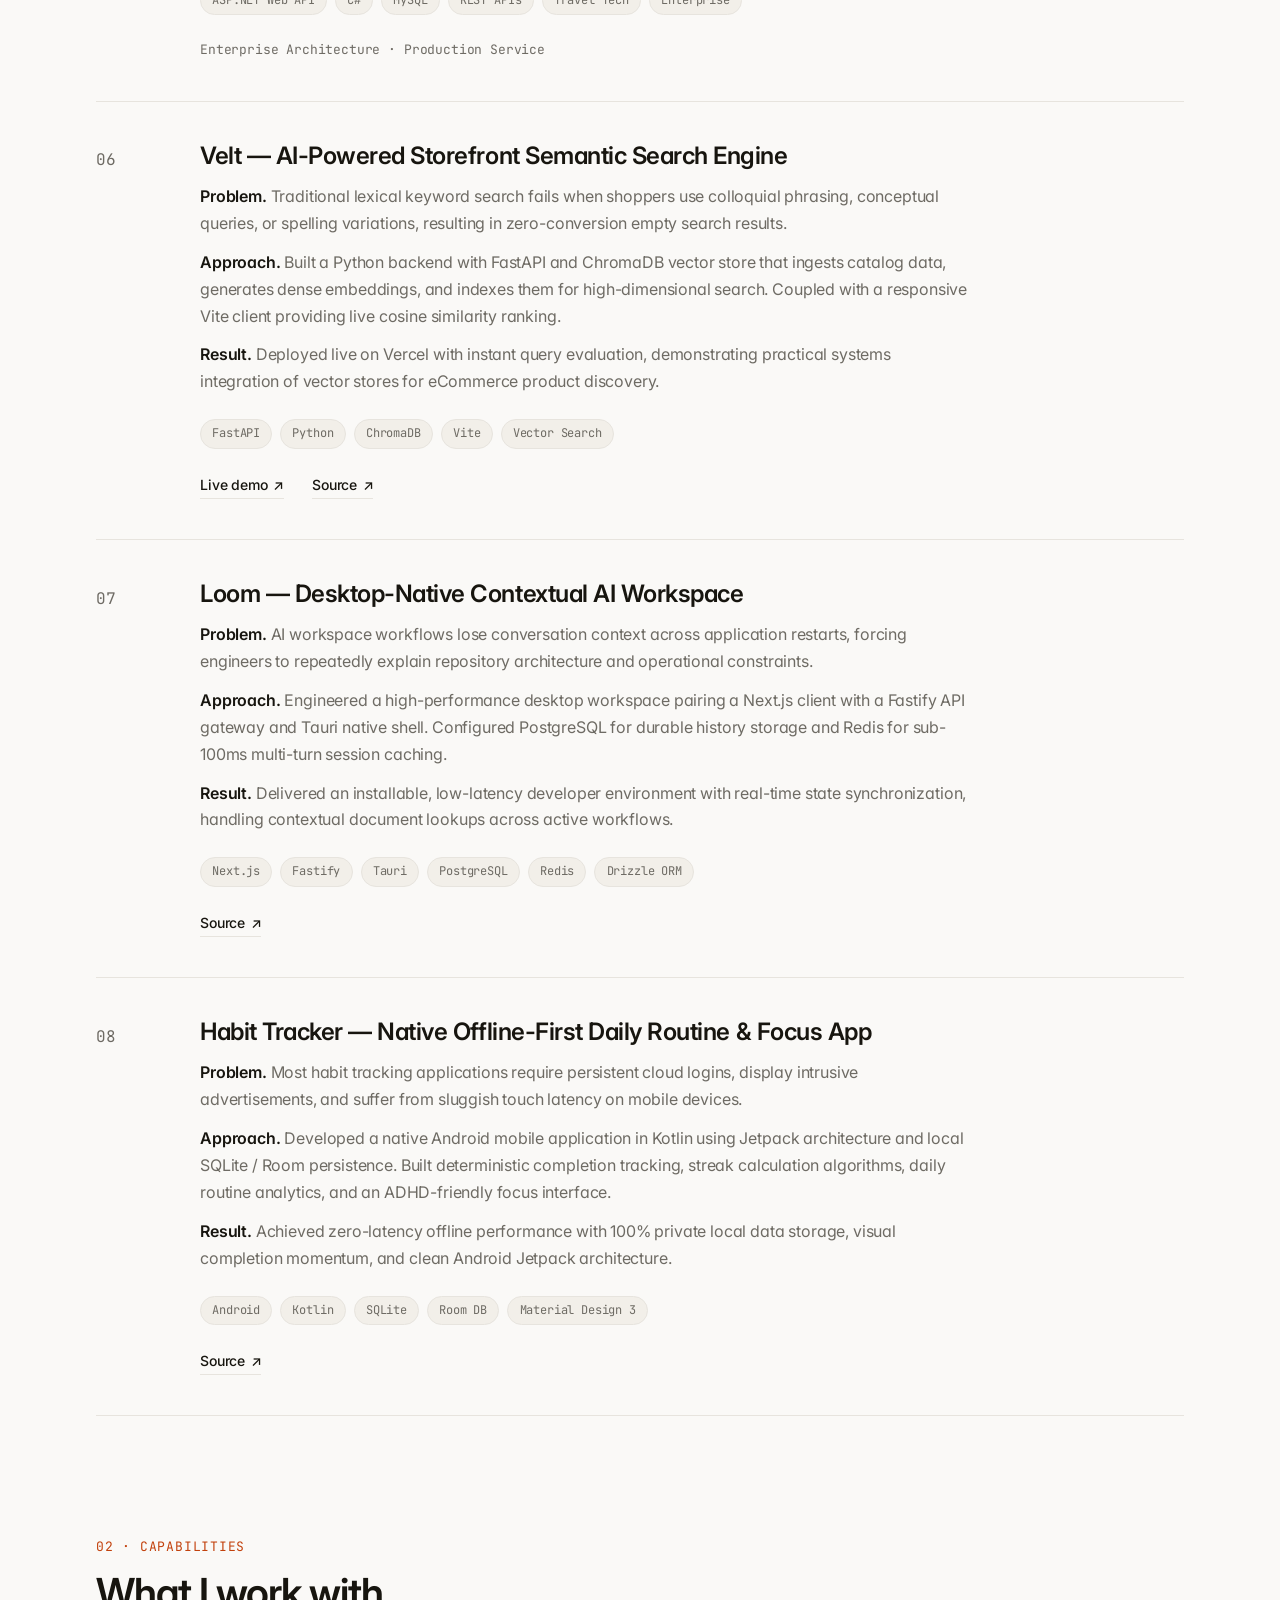
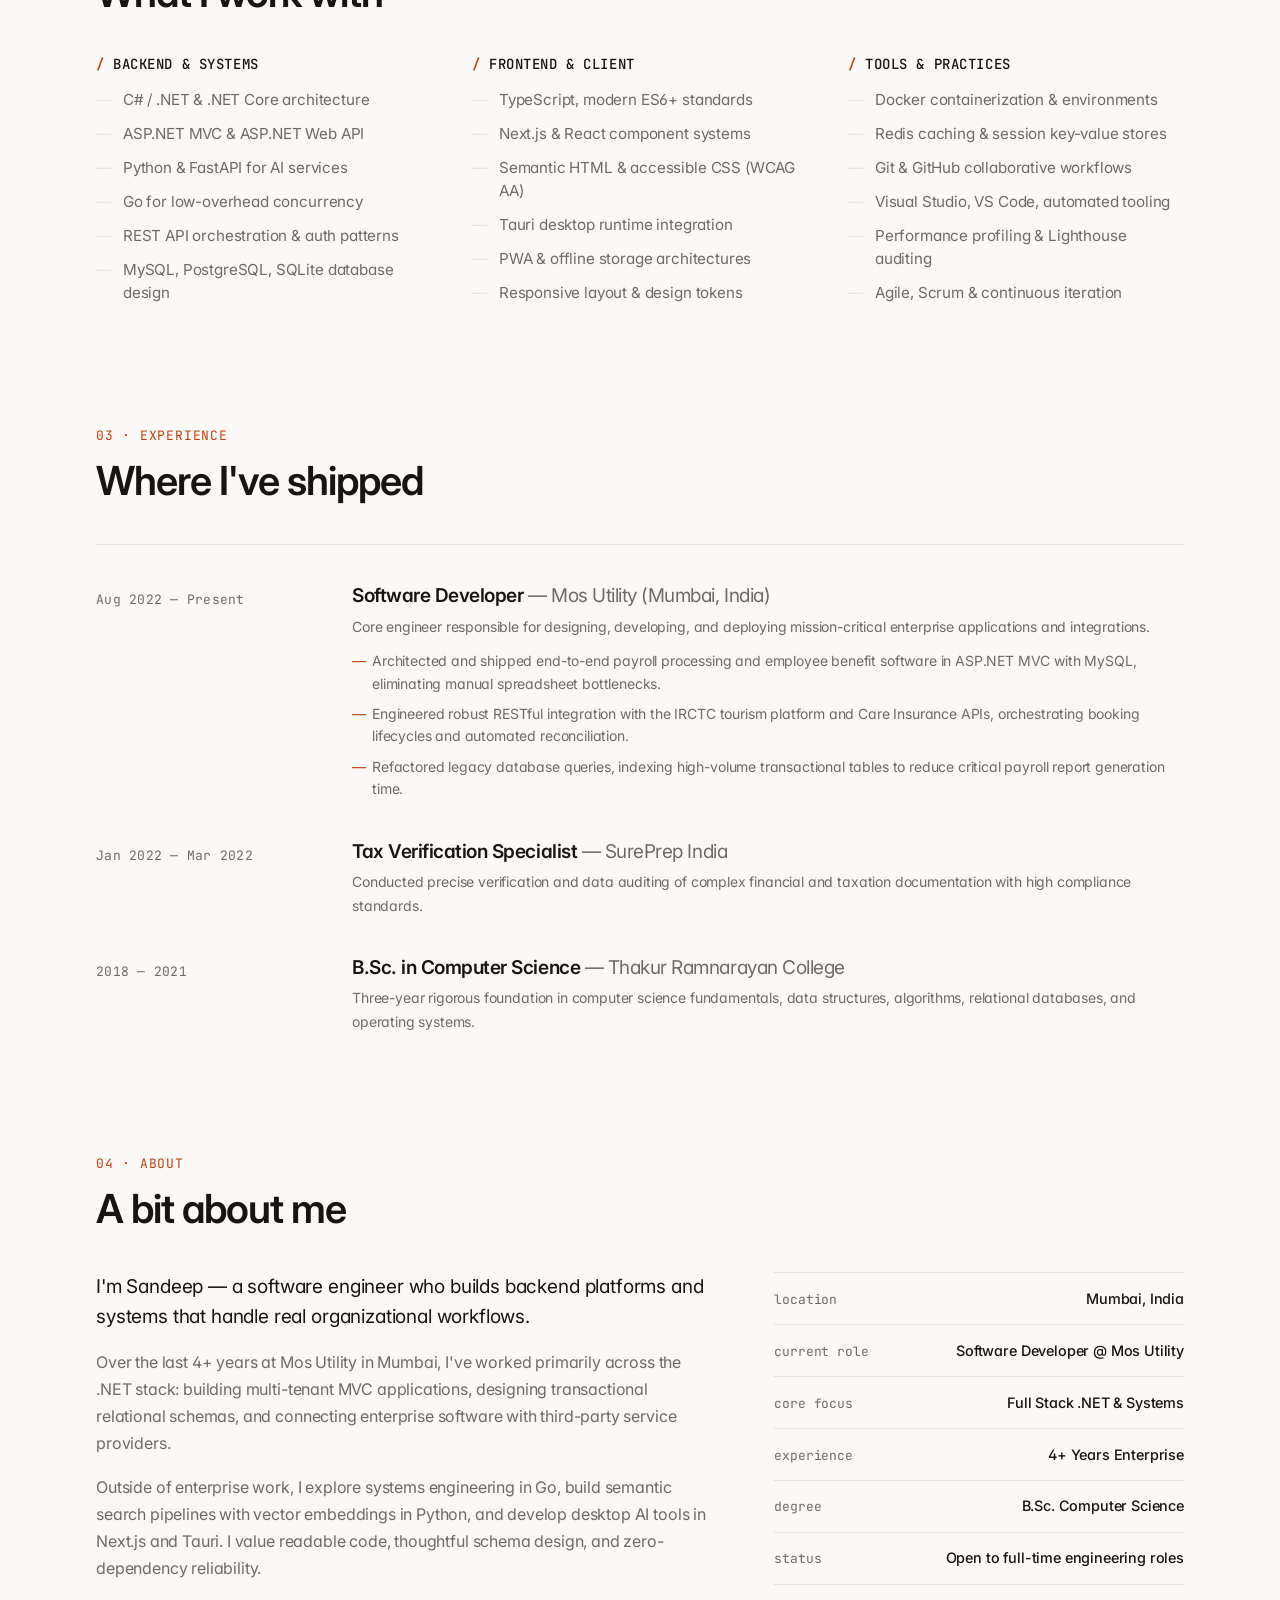
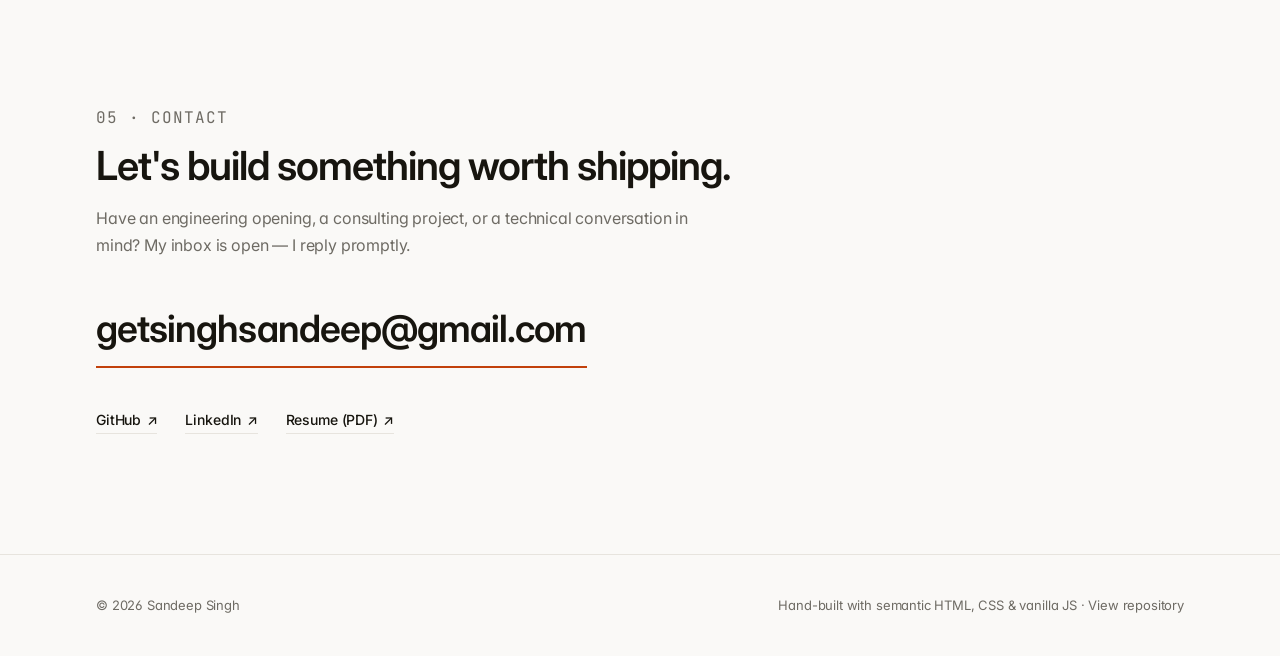
==== commit 6f606709: "Add live URLs for theanantastore.in, KhataOne, and Velt across resume and portfolio" ====
--- a/index.html
+++ b/index.html
@@ -135,6 +135,7 @@
             <li>Tailwind CSS</li>
           </ul>
           <div class="project-links">
+            <a class="text-link" href="https://theanantastore.in" target="_blank" rel="noopener noreferrer">Live demo <span aria-hidden="true">↗</span></a>
             <a class="text-link" href="https://github.com/Sandeep-S01/theanantastore.in" target="_blank" rel="noopener noreferrer">Source <span aria-hidden="true">↗</span></a>
           </div>
         </div>
@@ -159,6 +160,7 @@
             <li>AI Extraction</li>
           </ul>
           <div class="project-links">
+            <a class="text-link" href="https://khataone.vercel.app" target="_blank" rel="noopener noreferrer">Live demo <span aria-hidden="true">↗</span></a>
             <a class="text-link" href="https://github.com/Sandeep-S01/KhataOne" target="_blank" rel="noopener noreferrer">Source <span aria-hidden="true">↗</span></a>
           </div>
         </div>
